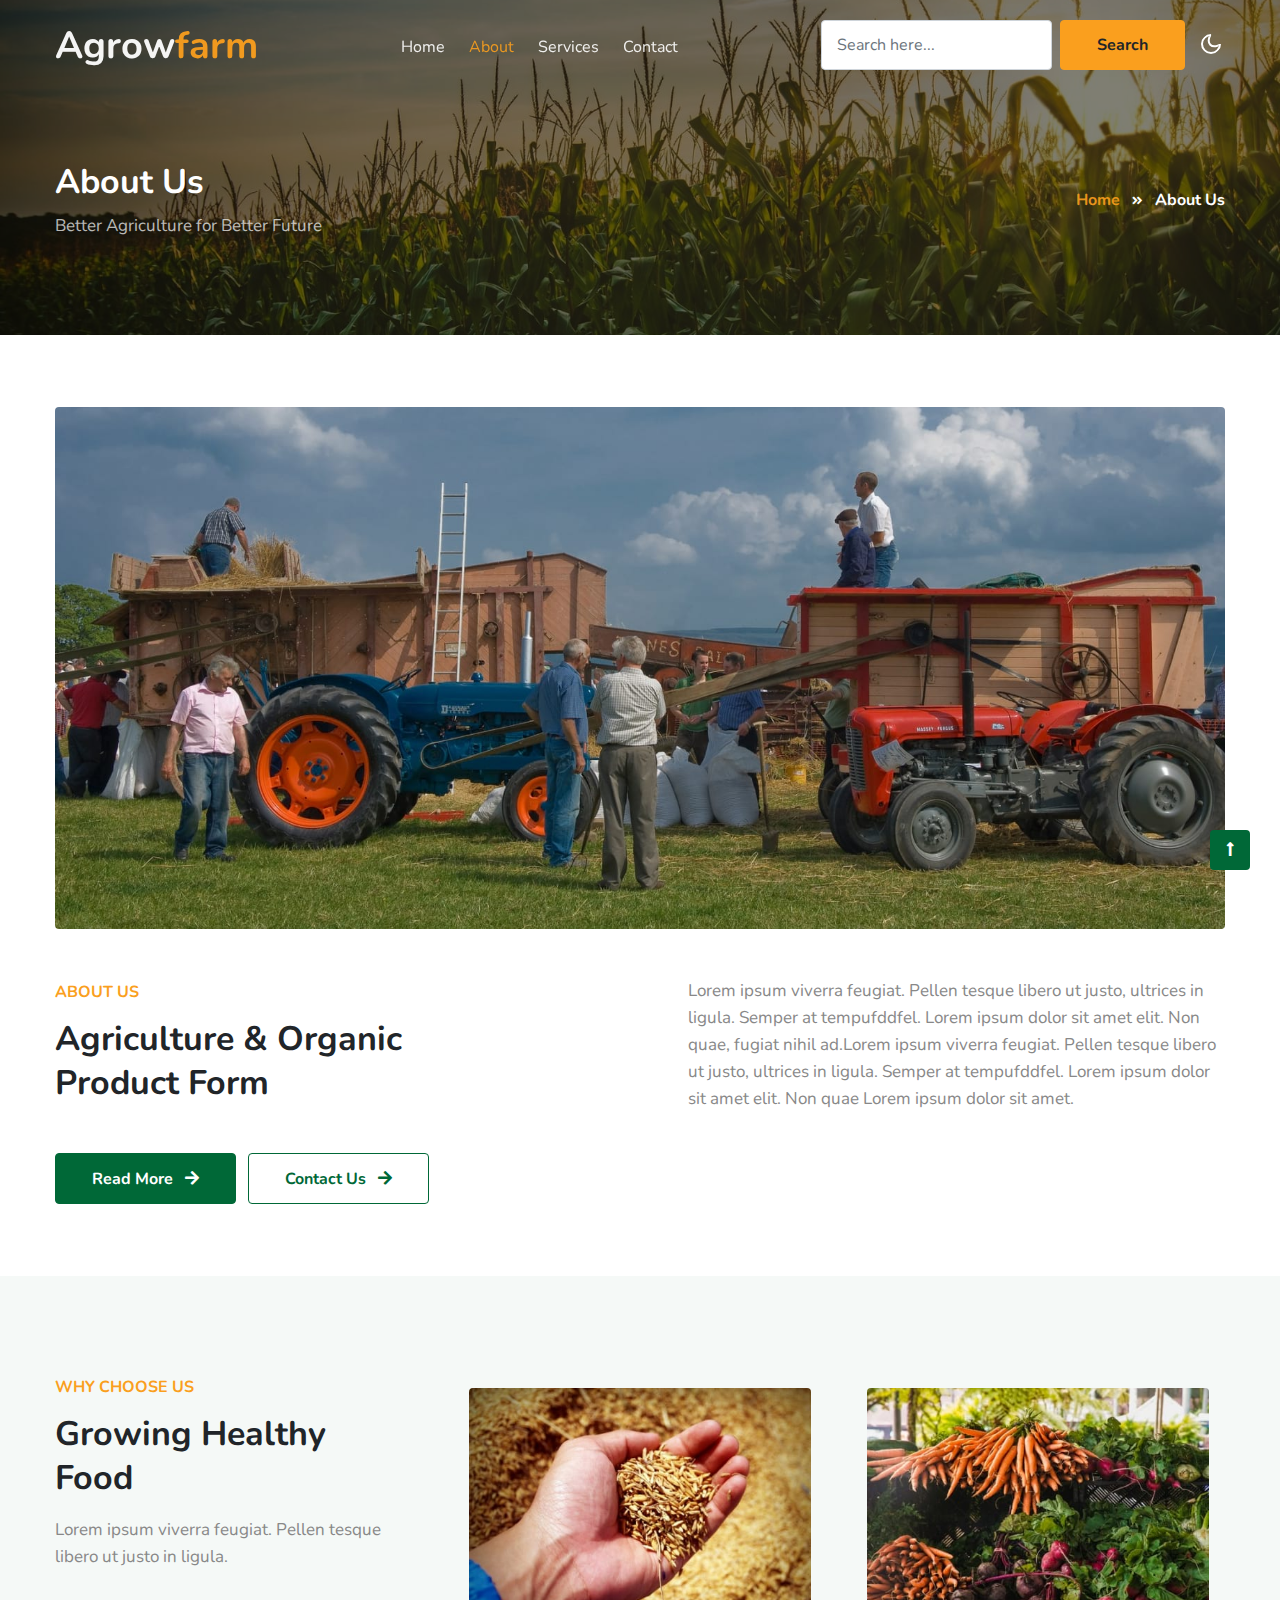
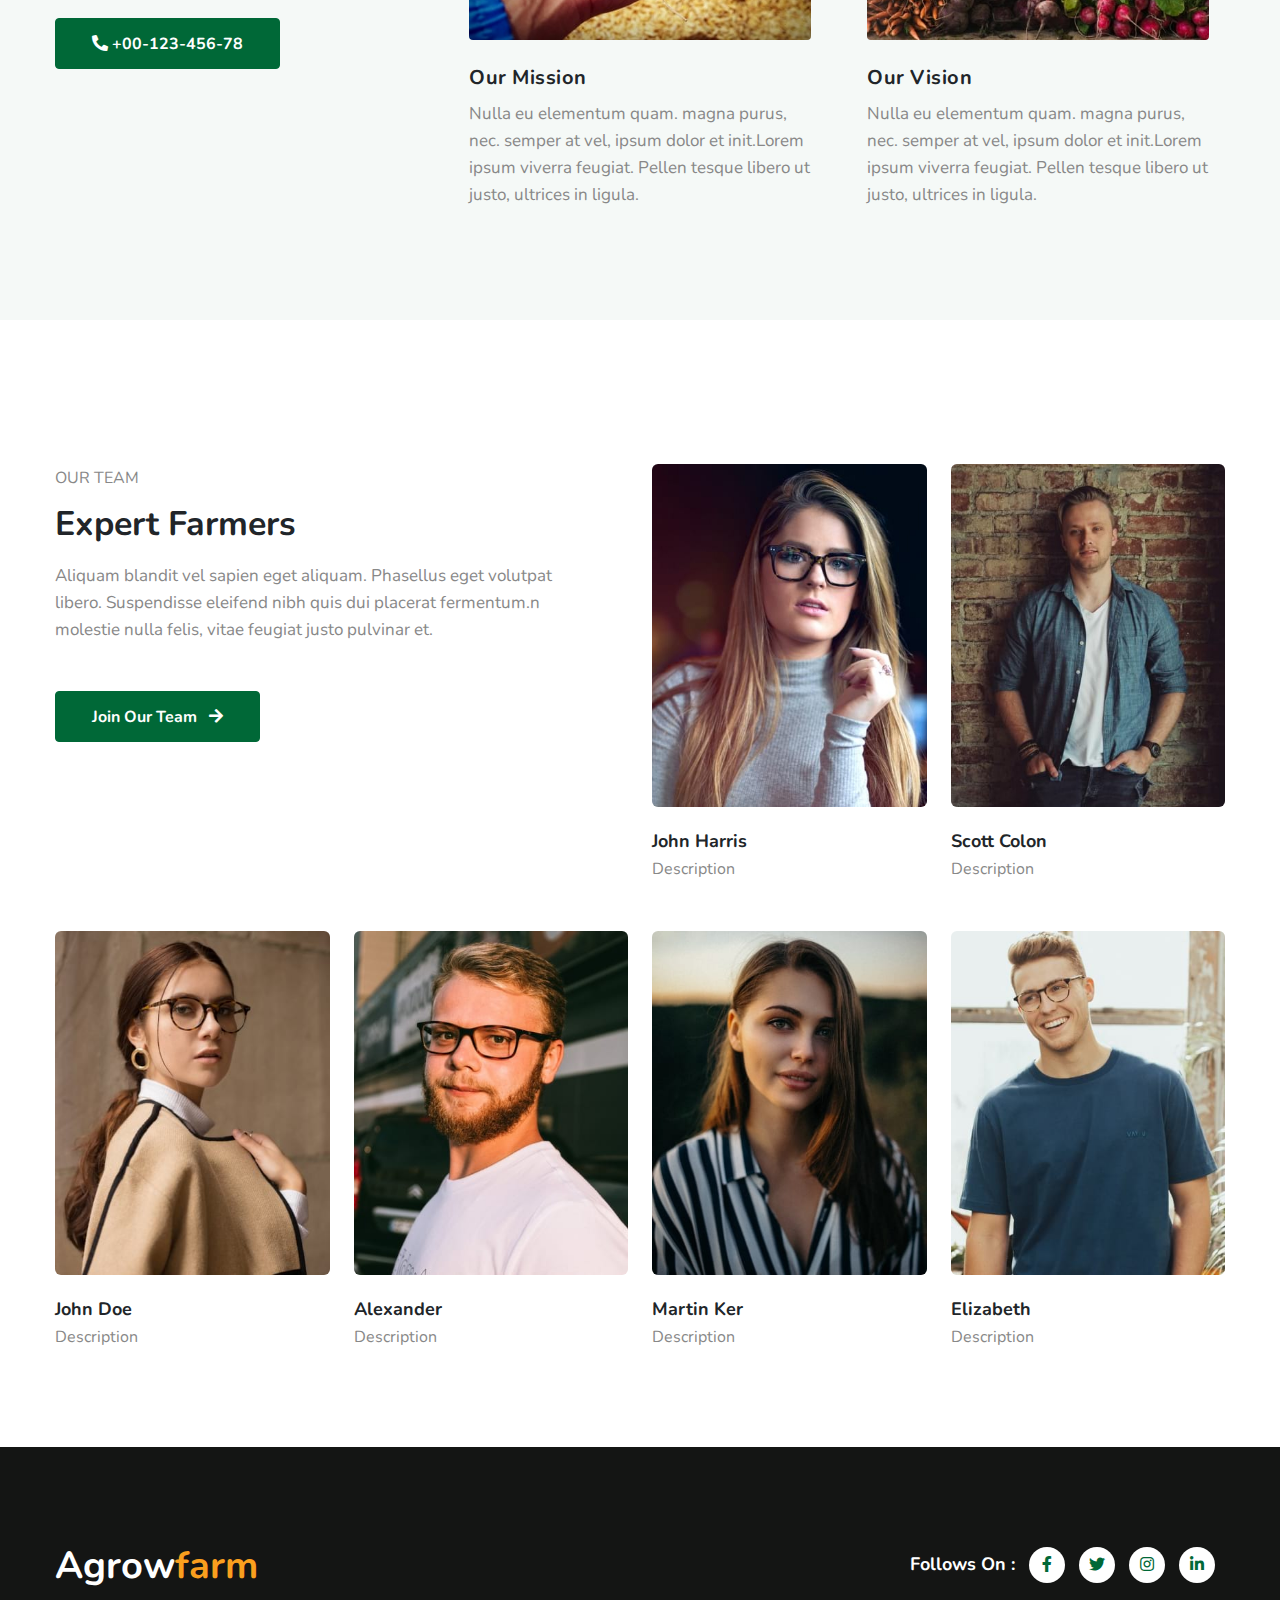
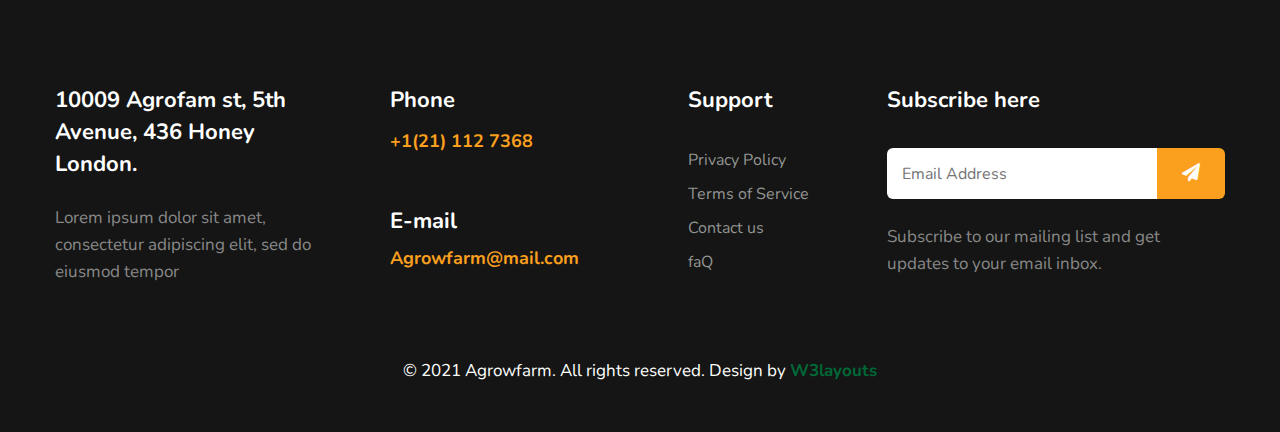
==== about.html @ 7af365a7 "initial commit" ====
<!--
Author: W3layouts
Author URL: http://w3layouts.com
-->
<!doctype html>
<html lang="en">

<head>
    <!-- Required meta tags -->
    <meta charset="utf-8">
    <meta name="viewport" content="width=device-width, initial-scale=1, shrink-to-fit=no">
    <title>Agrowfarm - Agriculture Category Bootstrap Responsive Template | About :: W3layouts </title>
    <!-- google fonts -->
    <link href="//fonts.googleapis.com/css2?family=Nunito:ital,wght@0,400;0,600;0,700;0,800;1,400&display=swap" rel="stylesheet">
    <!-- Template CSS -->
    <link rel="stylesheet" href="assets/css/style-starter.css">
</head>

<body>
    <!--/Header-->
    <header id="site-header" class="fixed-top">
        <div class="container">
            <nav class="navbar navbar-expand-lg navbar-light stroke">
                <h1><a class="navbar-brand" href="index.html">
                        Agrow<span class="sub-color">farm</span>
                    </a></h1>
                <button class="navbar-toggler collapsed" type="button" data-bs-toggle="collapse" data-bs-target="#navbarScroll" aria-controls="navbarScroll" aria-expanded="false" aria-label="Toggle navigation">
                    <span class="navbar-toggler-icon fa icon-expand fa-bars"></span>
                    <span class="navbar-toggler-icon fa icon-close fa-times"></span>
                </button>
                <div class="collapse navbar-collapse" id="navbarScroll">
                    <ul class="navbar-nav mx-lg-auto my-2 my-lg-0 navbar-nav-scroll">
                        <li class="nav-item">
                            <a class="nav-link" aria-current="page" href="index.html">Home</a>
                        </li>
                        <li class="nav-item">
                            <a class="nav-link active" href="about.html">About</a>
                        </li>
                        <li class="nav-item">
                            <a class="nav-link" href="services.html">Services</a>
                        </li>
                        
                        <li class="nav-item">
                            <a class="nav-link" href="contact.html">Contact</a>
                        </li>
                    </ul>
                    <form action="#" method="GET" class="d-flex search-header">
                        <input class="form-control me-2" type="search" placeholder="Search here..." aria-label="Search" required>
                        <button class="btn btn-style btn-secondary me-lg-3" type="submit">Search</button>
                    </form>
                </div>
                <!-- toggle switch for light and dark theme -->
                <div class="mobile-position">
                    <nav class="navigation">
                        <div class="theme-switch-wrapper">
                            <label class="theme-switch" for="checkbox">
                                <input type="checkbox" id="checkbox">
                                <div class="mode-container">
                                    <i class="gg-sun"></i>
                                    <i class="gg-moon"></i>
                                </div>
                            </label>
                        </div>
                    </nav>
                </div>
                <!-- //toggle switch for light and dark theme -->
            </nav>
        </div>
    </header>
    <!--//Header-->
    <!--/inner-page-->
    <div class="inner-banner py-5">
        <section class="w3l-breadcrumb text-left py-sm-5 ">
            <div class="container">
                <div class="w3breadcrumb-gids">
                    <div class="w3breadcrumb-left text-left">
                        <h2 class="inner-w3-title">
                            About Us </h2>
                        <p class="inner-page-para mt-2">
                            Better Agriculture
                            for Better Future</p>
                    </div>
                    <div class="w3breadcrumb-right">
                        <ul class="breadcrumbs-custom-path">
                            <li><a href="index.html">Home</a></li>
                            <li class="active"><span class="fas fa-angle-double-right mx-2"></span> About Us</li>
                        </ul>
                    </div>
                </div>

            </div>
        </section>
    </div>
    <!--//inner-page-->
    <!--/ab-->
    <section class="w3l-banner-agency py-5" id="work">
        <div class="midd-w3 py-md-4">
            <div class="container">
                <div class="about-img-top mb-lg-5 mb-4">
                    <img src="assets/images/banner2.jpg" alt="" class="img-fluid radius-image">
                </div>
                <div class="row">
                    <div class="col-lg-6 banner-content align-self">
                        <h6 class="title-subw3hny">About Us</h6>
                        <h3 class="title-w3l">Agriculture & Organic<br> Product Form</h3>
                        <div class="w3banner-content-btns">
                            <a href="about.html" class="btn btn-style btn-primary mt-lg-5 mt-4 me-2">Read More <i class="fas fa-arrow-right ms-2"></i></a>
                            <a href="contact.html" class="btn btn-style btn-outline-dark mt-lg-5 mt-4">Contact Us <i class="fas fa-arrow-right ms-2"></i></a>
                        </div>
                    </div>
                    <div class="col-lg-6 text-left ps-lg-5 mt-lg-0 mt-md-5 mt-4">
                        <p>Lorem ipsum viverra feugiat. Pellen tesque libero ut justo, ultrices in ligula. Semper at tempufddfel.
                            Lorem ipsum dolor sit amet elit. Non quae, fugiat nihil ad.Lorem ipsum viverra feugiat. Pellen tesque
                            libero ut justo, ultrices in ligula. Semper at tempufddfel. Lorem ipsum dolor sit amet elit. Non quae
                            Lorem ipsum dolor sit amet.</p>
                    </div>
                </div>
            </div>
        </div>
    </section>
    <!--//ab-->
    <section class="w3l-blog-se-3 py-5" id="ab-grids">
        <div class="container">
            <div class="inner-sec-w3ls py-lg-5 py-md-4 py-2">
                <!--/services-grids-->
                <div class="row blog-sec">
                    <div class="col-lg-4 manager-img mb-lg-0 mb-md-5 mb-4 pe-lg-5">
                        <h6 class="title-subw3hny">Why Choose Us</h6>
                        <h3 class="title-w3l">Growing Healthy Food</h3>
                        <p class="card-text mt-3">
                            Lorem ipsum viverra feugiat. Pellen tesque libero ut justo in
                            ligula.
                        </p>
                        <a href="tel:+44-123-456-78" class="btn btn-style btn-primary mt-lg-5 mt-4"><span class="fas fa-phone-alt" aria-hidden="true"></span> +00-123-456-78</a>


                    </div>
                    <div class="col-lg-4 col-md-6 about-in blog-grid-info text-left">
                        <div class="card img">
                            <div class="card-body img">
                                <a href="#" class="d-block zoom radius-image"><img src="assets/images/a2.jpg" alt="" class="img-fluid radius-image"></a>
                                <div class="blog-des mt-4">
                                    <h5 class="card-title mt-4">Our Mission</h5>
                                    <p class="card-text">Nulla eu elementum quam. magna purus, nec. semper at vel,
                                        ipsum dolor et init.Lorem ipsum viverra feugiat. Pellen tesque libero ut justo, ultrices in
                                        ligula.
                                    </p>
                                </div>
                            </div>
                        </div>
                    </div>
                    <div class="col-lg-4 col-md-6 about-in blog-grid-info text-left mt-md-0 mt-5">
                        <div class="card img">
                            <div class="card-body img">
                                <a href="#" class="d-block zoom radius-image"><img src="assets/images/a3.jpg" alt="" class="img-fluid radius-image"></a>
                                <div class="blog-des mt-3">
                                    <h5 class="card-title mt-4">Our Vision</h5>
                                    <p class="card-text">Nulla eu elementum quam. magna purus, nec. semper at vel,
                                        ipsum dolor et init.Lorem ipsum viverra feugiat. Pellen tesque libero ut justo, ultrices in
                                        ligula.
                                    </p>
                                </div>
                            </div>
                        </div>
                    </div>
                </div>
            </div>
        </div>
    </section>

    <!-- team -->
    <section class="w3l-team py-5" id="w3l-team">
        <div class="container py-md-5">
            <div class="row text-left">
                <div class="col-md-6 mt-md-5 pe-lg-5">
                    <div class="title-content text-left">
                        <h6 class="title-subw3hny">Our Team</h6>
                        <h3 class="title-w3l mb-3">Expert Farmers</h3>
                        <p>Aliquam blandit vel sapien eget aliquam. Phasellus eget volutpat libero. Suspendisse eleifend nibh quis
                            dui placerat fermentum.n molestie nulla felis, vitae feugiat justo pulvinar et.</p>
                        <a class="btn btn-style btn-primary mt-md-5 mt-4" href="#"> Join Our Team <span class="fas fa-arrow-right ms-2"></span></a>
                    </div>
                </div>
                <div class="col-md-3 col-6 mt-5">
                    <div class="team-grids text-center">
                        <img src="assets/images/team5.jpg" class="img-fluid" alt="">
                        <div class="team-info">
                            <div class="caption">
                                <div class="social-icons-section text-center">
                                    <a class="fac" href="#url">
                                        <i class="fab fa-facebook-f"></i>
                                    </a>
                                    <a class="twitter" href="#url">
                                        <i class="fab fa-twitter"></i>
                                    </a>
                                </div>
                            </div>
                        </div>
                    </div>
                    <h4>John Harris</h4>
                    <h6>Description</h6>
                </div>
                <div class="col-md-3 col-6 mt-5">
                    <div class="team-grids text-center">
                        <img src="assets/images/team6.jpg" class="img-fluid" alt="">
                        <div class="team-info">
                            <div class="caption">
                                <div class="social-icons-section text-center">
                                    <a class="fac" href="#url">
                                        <i class="fab fa-facebook-f"></i>
                                    </a>
                                    <a class="twitter" href="#url">
                                        <i class="fab fa-twitter"></i>
                                    </a>
                                </div>
                            </div>
                        </div>
                    </div>
                    <h4>Scott Colon</h4>
                    <h6>Description</h6>
                </div>
                <div class="col-md-3 col-6 mt-5">
                    <div class="team-grids text-center">
                        <img src="assets/images/team1.jpg" class="img-fluid" alt="">
                        <div class="team-info">
                            <div class="caption">
                                <div class="social-icons-section text-center">
                                    <a class="fac" href="#url">
                                        <i class="fab fa-facebook-f"></i>
                                    </a>
                                    <a class="twitter" href="#url">
                                        <i class="fab fa-twitter"></i>
                                    </a>
                                </div>
                            </div>
                        </div>
                    </div>
                    <h4>John Doe</h4>
                    <h6>Description</h6>
                </div>
                <div class="col-md-3 col-6 mt-5">
                    <div class="team-grids text-center">
                        <img src="assets/images/team2.jpg" class="img-fluid" alt="">
                        <div class="team-info">
                            <div class="caption">
                                <div class="social-icons-section text-center">
                                    <a class="fac" href="#url">
                                        <i class="fab fa-facebook-f"></i>
                                    </a>
                                    <a class="twitter" href="#url">
                                        <i class="fab fa-twitter"></i>
                                    </a>
                                </div>
                            </div>
                        </div>
                    </div>
                    <h4>Alexander</h4>
                    <h6>Description</h6>
                </div>
                <div class="col-md-3 col-6 mt-5">
                    <div class="team-grids text-center">
                        <img src="assets/images/team3.jpg" class="img-fluid" alt="">
                        <div class="team-info">
                            <div class="caption">
                                <div class="social-icons-section text-center">
                                    <a class="fac" href="#url">
                                        <i class="fab fa-facebook-f"></i>
                                    </a>
                                    <a class="twitter" href="#url">
                                        <i class="fab fa-twitter"></i>
                                    </a>
                                </div>
                            </div>
                        </div>
                    </div>
                    <h4>Martin ker </h4>
                    <h6>Description</h6>
                </div>
                <div class="col-md-3 col-6 mt-5">
                    <div class="team-grids text-center">
                        <img src="assets/images/team4.jpg" class="img-fluid" alt="">
                        <div class="team-info">
                            <div class="caption">
                                <div class="social-icons-section text-center">
                                    <a class="fac" href="#url">
                                        <i class="fab fa-facebook-f"></i>
                                    </a>
                                    <a class="twitter" href="#url">
                                        <i class="fab fa-twitter"></i>
                                    </a>
                                </div>
                            </div>
                        </div>
                    </div>
                    <h4>Elizabeth </h4>
                    <h6>Description</h6>
                </div>
            </div>

        </div>
    </section>
    <!-- team -->
    <!--/footer-->
    <footer class="w3l-footer-29-main">
        <div class="footer-29-w3l py-5">
            <div class="container pt-md-5">
                <div class="w3l-footer-text-style">
                    <div class="footer-list-cont d-sm-flex align-items-center justify-content-between mb-5">

                        <h2 class="w3logo"><a class="navbar-brand" href="index.html">
                                Agrow<span class="sub-color">farm</span>
                            </a></h2>
                        <div class="main-social-footer-29">
                            <ul>
                                <li class="w3follow mt-sm-0 mt-4">Follows On : </li>
                                <li><a href="#facebook" class="facebook"><i class="fab fa-facebook-f"></i></a></li>
                                <li><a href="#twitter" class="twitter"><i class="fab fa-twitter"></i></a></li>
                                <li><a href="#instagram" class="instagram"><i class="fab fa-instagram"></i></a></li>
                                <li><a href="#linkedin" class="linkedin"><i class="fab fa-linkedin-in"></i></a></li>
                            </ul>

                        </div>
                    </div>
                </div>
                <div class="row footer-top-29 pt-lg-5 pt-sm-4">
                    <div class="col-lg-3 col-sm-6">
                        <div class="address-grid">
                            <h5>10009 Agrofam st, 5th Avenue, 436 Honey <br> London.</h5>
                            <p class="mt-4">Lorem ipsum dolor sit amet, consectetur adipiscing elit, sed do eiusmod tempor </p>

                        </div>
                    </div>
                    <div class="col-lg-3 col-sm-6 mt-sm-0 mt-4 ps-lg-5">
                        <div class="address-grid">
                            <h5>Phone</h5>
                            <h5 class="phone-number-text mt-2"><a href="tel:+1(21) 112 7368">+1(21) 112 7368</a></h5>
                        </div>
                        <div class="address-grid mt-sm-5 mt-4">
                            <h5>E-mail</h5>
                            <h5 class="email-cont-text mt-1"> <a href="mailto:photogenic@mail.com" class="mail">Agrowfarm@mail.com</a></h5>
                        </div>
                    </div>
                    <div class="col-lg-2 col-md-6 col-sm-5 footer-list-menu ps-lg-5 mt-lg-0 mt-sm-5 mt-4">
                        <div class="address-grid">
                            <h5 class="mb-4 pb-lg-2">Support</h5>
                            <ul>
                                <li><a href="#privacy">Privacy Policy</a></li>
                                <li><a href="#terms"> Terms of Service</a></li>
                                <li><a href="contact.html">Contact us</a></li>
                                <li><a href="#faq">faQ</a></li>
                            </ul>
                        </div>
                    </div>
                    <div class="address-grid col-lg-4 col-md-6 col-sm-7 ps-lg-5 mt-lg-0 mt-sm-5 mt-4 w3l-footer-16-main">
                        <h5>Subscribe here</h5>
                        <form action="#" class="subscribe d-flex mt-4 pt-lg-2 mb-4" method="post">
                            <input type="email" name="email" placeholder="Email Address" required="">
                            <button><span class="fa fa-paper-plane" aria-hidden="true"></span></button>
                        </form>
                        <p>Subscribe to our mailing list and get updates to your email inbox.</p>
                    </div>
                </div>
                <!-- copyright -->
                <div class="w3l-copyright text-center mt-lg-5 mt-sm-4 pt-md-4 pt-3">
                    <p class="copy-footer-29">© 2021 Agrowfarm. All rights reserved. Design by <a href="https://w3layouts.com/" target="_blank">
                            W3layouts</a></p>
                </div>
            </div>
        </div>
    </footer>
    <!-- //footer -->

    <!-- Js scripts -->
    <!-- move top -->
    <button onclick="topFunction()" id="movetop" title="Go to top">
        <span class="fas fa-long-arrow-alt-up" aria-hidden="true"></span>
    </button>
    <script>
        // When the user scrolls down 20px from the top of the document, show the button
        window.onscroll = function() {
            scrollFunction()
        };

        function scrollFunction() {
            if (document.body.scrollTop > 20 || document.documentElement.scrollTop > 20) {
                document.getElementById("movetop").style.display = "block";
            } else {
                document.getElementById("movetop").style.display = "none";
            }
        }

        // When the user clicks on the button, scroll to the top of the document
        function topFunction() {
            document.body.scrollTop = 0;
            document.documentElement.scrollTop = 0;
        }

    </script>
    <!-- //move top -->

    <!-- Template JavaScript -->
    <script src="assets/js/jquery-3.3.1.min.js"></script>
    <script src="assets/js/theme-change.js"></script>
    <!--/slider-js-->
    <!-- MENU-JS -->
    <script>
        $(window).on("scroll", function() {
            var scroll = $(window).scrollTop();

            if (scroll >= 80) {
                $("#site-header").addClass("nav-fixed");
            } else {
                $("#site-header").removeClass("nav-fixed");
            }
        });

        //Main navigation Active Class Add Remove
        $(".navbar-toggler").on("click", function() {
            $("header").toggleClass("active");
        });
        $(document).on("ready", function() {
            if ($(window).width() > 991) {
                $("header").removeClass("active");
            }
            $(window).on("resize", function() {
                if ($(window).width() > 991) {
                    $("header").removeClass("active");
                }
            });
        });

    </script>
    <!-- //MENU-JS -->

    <!-- disable body scroll which navbar is in active -->
    <script>
        $(function() {
            $('.navbar-toggler').click(function() {
                $('body').toggleClass('noscroll');
            })
        });

    </script>
    <!-- //disable body scroll which navbar is in active -->
    <!-- //bootstrap -->
    <script src="assets/js/bootstrap.min.js"></script>

</body>

</html>
---- assets/css/style-starter.css ----
/*--
Author: W3layouts
Author URL: http://w3layouts.com
--*/
@charset "UTF-8";

/*!
 * Bootstrap v5.0.1 (https://getbootstrap.com/)
 * Copyright 2011-2021 The Bootstrap Authors
 * Copyright 2011-2021 Twitter, Inc.
 * Licensed under MIT (https://github.com/twbs/bootstrap/blob/main/LICENSE)
 */
:root {
    --bs-blue: #0d6efd;
    --bs-indigo: #6610f2;
    --bs-purple: #6f42c1 --bs-pink: #d63384;
    --bs-red: #dc3545;
    --bs-orange: #fd7e14;
    --bs-yellow: #ffc107;
    --bs-green: #198754;
    --bs-teal: #20c997;
    --bs-cyan: #0dcaf0;
    --bs-white: #fff;
    --bs-gray: #6c757d;
    --bs-gray-dark: #343a40;
    --bs-primary: #0d6efd;
    --bs-secondary: #6c757d;
    --bs-success: #198754;
    --bs-info: #0dcaf0;
    --bs-warning: #ffc107;
    --bs-danger: #dc3545;
    --bs-light: #f8f9fa;
    --bs-dark: #212529;
    --bs-font-sans-serif: system-ui, -apple-system, "Segoe UI", Roboto, "Helvetica Neue", Arial, "Noto Sans", "Liberation Sans", sans-serif, "Apple Color Emoji", "Segoe UI Emoji", "Segoe UI Symbol", "Noto Color Emoji";
    --bs-font-monospace: SFMono-Regular, Menlo, Monaco, Consolas, "Liberation Mono", "Courier New", monospace;
    --bs-gradient: linear-gradient(180deg, rgba(255, 255, 255, 0.15), rgba(255, 255, 255, 0))
}

*,
::after,
::before {
    box-sizing: border-box
}

@media (prefers-reduced-motion:no-preference) {
    :root {
        scroll-behavior: smooth
    }
}

body {
    margin: 0;
    font-family: 'Nunito', sans-serif;
    font-size: 1rem;
    font-weight: 400;
    line-height: 1.5;
    color: #212529;
    background-color: #fff;
    -webkit-text-size-adjust: 100%;
    -webkit-tap-highlight-color: transparent
}

hr {
    margin: 1rem 0;
    color: inherit;
    background-color: currentColor;
    border: 0;
    opacity: .25
}

hr:not([size]) {
    height: 1px
}

.h1,
.h2,
.h3,
.h4,
.h5,
.h6,
h1,
h2,
h3,
h4,
h5,
h6 {
    margin-top: 0;
    margin-bottom: .5rem;
    font-weight: 700;
    line-height: 1.2
}

.h1,
h1 {
    font-size: calc(1.375rem + 1.5vw)
}

@media (min-width:1200px) {

    .h1,
    h1 {
        font-size: 2.5rem
    }
}

.h2,
h2 {
    font-size: calc(1.325rem + .9vw)
}

@media (min-width:1200px) {

    .h2,
    h2 {
        font-size: 2rem
    }
}

.h3,
h3 {
    font-size: calc(1.3rem + .6vw)
}

@media (min-width:1200px) {

    .h3,
    h3 {
        font-size: 1.75rem
    }
}

.h4,
h4 {
    font-size: calc(1.275rem + .3vw)
}

@media (min-width:1200px) {

    .h4,
    h4 {
        font-size: 1.5rem
    }
}

.h5,
h5 {
    font-size: 1.25rem
}

.h6,
h6 {
    font-size: 1rem
}

p {
    margin-top: 0;
    margin-bottom: 1rem
}

abbr[data-bs-original-title],
abbr[title] {
    -webkit-text-decoration: underline dotted;
    text-decoration: underline dotted;
    cursor: help;
    -webkit-text-decoration-skip-ink: none;
    text-decoration-skip-ink: none
}

address {
    margin-bottom: 1rem;
    font-style: normal;
    line-height: inherit
}

ol,
ul {
    padding-left: 2rem
}

dl,
ol,
ul {
    margin-top: 0;
    margin-bottom: 1rem
}

ol ol,
ol ul,
ul ol,
ul ul {
    margin-bottom: 0
}

dt {
    font-weight: 700
}

dd {
    margin-bottom: .5rem;
    margin-left: 0
}

blockquote {
    margin: 0 0 1rem
}

b,
strong {
    font-weight: bolder
}

.small,
small {
    font-size: .875em
}

.mark,
mark {
    padding: .2em;
    background-color: #fcf8e3
}

sub,
sup {
    position: relative;
    font-size: .75em;
    line-height: 0;
    vertical-align: baseline
}

sub {
    bottom: -.25em
}

sup {
    top: -.5em
}

a {
    color: #0d6efd;
    text-decoration: underline
}

a:hover {
    color: var(--primary-color);
}

a:not([href]):not([class]),
a:not([href]):not([class]):hover {
    color: inherit;
    text-decoration: none
}

code,
kbd,
pre,
samp {
    font-family: 'Nunito', sans-serif;
    font-size: 1em;
    direction: ltr;
    unicode-bidi: bidi-override
}

pre {
    display: block;
    margin-top: 0;
    margin-bottom: 1rem;
    overflow: auto;
    font-size: .875em
}

pre code {
    font-size: inherit;
    color: inherit;
    word-break: normal
}

code {
    font-size: .875em;
    color: #d63384;
    word-wrap: break-word
}

a > code {
    color: inherit
}

kbd {
    padding: .2rem .4rem;
    font-size: .875em;
    color: #fff;
    background-color: #212529;
    border-radius: .2rem
}

kbd kbd {
    padding: 0;
    font-size: 1em;
    font-weight: 700
}

figure {
    margin: 0 0 1rem
}

img,
svg {
    vertical-align: middle
}

table {
    caption-side: bottom;
    border-collapse: collapse
}

caption {
    padding-top: .5rem;
    padding-bottom: .5rem;
    color: #6c757d;
    text-align: left
}

th {
    text-align: inherit;
    text-align: -webkit-match-parent
}

tbody,
td,
tfoot,
th,
thead,
tr {
    border-color: inherit;
    border-style: solid;
    border-width: 0
}

label {
    display: inline-block
}

button {
    border-radius: 0
}

button:focus:not(:focus-visible) {
    outline: 0
}

button,
input,
optgroup,
select,
textarea {
    margin: 0;
    font-family: 'Nunito', sans-serif;
    font-size: inherit;
    line-height: inherit
}

button,
select {
    text-transform: none
}

[role=button] {
    cursor: pointer
}

select {
    word-wrap: normal
}

select:disabled {
    opacity: 1
}

[list]::-webkit-calendar-picker-indicator {
    display: none
}

[type=button],
[type=reset],
[type=submit],
button {
    -webkit-appearance: button
}

[type=button]:not(:disabled),
[type=reset]:not(:disabled),
[type=submit]:not(:disabled),
button:not(:disabled) {
    cursor: pointer
}

::-moz-focus-inner {
    padding: 0;
    border-style: none
}

textarea {
    resize: vertical
}

fieldset {
    min-width: 0;
    padding: 0;
    margin: 0;
    border: 0
}

legend {
    float: left;
    width: 100%;
    padding: 0;
    margin-bottom: .5rem;
    font-size: calc(1.275rem + .3vw);
    line-height: inherit
}

@media (min-width:1200px) {
    legend {
        font-size: 1.5rem
    }
}

legend + * {
    clear: left
}

::-webkit-datetime-edit-day-field,
::-webkit-datetime-edit-fields-wrapper,
::-webkit-datetime-edit-hour-field,
::-webkit-datetime-edit-minute,
::-webkit-datetime-edit-month-field,
::-webkit-datetime-edit-text,
::-webkit-datetime-edit-year-field {
    padding: 0
}

::-webkit-inner-spin-button {
    height: auto
}

[type=search] {
    outline-offset: -2px;
    -webkit-appearance: textfield
}

::-webkit-search-decoration {
    -webkit-appearance: none
}

::-webkit-color-swatch-wrapper {
    padding: 0
}

::file-selector-button {
    font: inherit
}

::-webkit-file-upload-button {
    font: inherit;
    -webkit-appearance: button
}

output {
    display: inline-block
}

iframe {
    border: 0
}

summary {
    display: list-item;
    cursor: pointer
}

progress {
    vertical-align: baseline
}

[hidden] {
    display: none !important
}

.lead {
    font-size: 1.25rem;
    font-weight: 300
}

.display-1 {
    font-size: calc(1.625rem + 4.5vw);
    font-weight: 300;
    line-height: 1.2
}

@media (min-width:1200px) {
    .display-1 {
        font-size: 5rem
    }
}

.display-2 {
    font-size: calc(1.575rem + 3.9vw);
    font-weight: 300;
    line-height: 1.2
}

@media (min-width:1200px) {
    .display-2 {
        font-size: 4.5rem
    }
}

.display-3 {
    font-size: calc(1.525rem + 3.3vw);
    font-weight: 300;
    line-height: 1.2
}

@media (min-width:1200px) {
    .display-3 {
        font-size: 4rem
    }
}

.display-4 {
    font-size: calc(1.475rem + 2.7vw);
    font-weight: 300;
    line-height: 1.2
}

@media (min-width:1200px) {
    .display-4 {
        font-size: 3.5rem
    }
}

.display-5 {
    font-size: calc(1.425rem + 2.1vw);
    font-weight: 300;
    line-height: 1.2
}

@media (min-width:1200px) {
    .display-5 {
        font-size: 3rem
    }
}

.display-6 {
    font-size: calc(1.375rem + 1.5vw);
    font-weight: 300;
    line-height: 1.2
}

@media (min-width:1200px) {
    .display-6 {
        font-size: 2.5rem
    }
}

.list-unstyled {
    padding-left: 0;
    list-style: none
}

.list-inline {
    padding-left: 0;
    list-style: none
}

.list-inline-item {
    display: inline-block
}

.list-inline-item:not(:last-child) {
    margin-right: .5rem
}

.initialism {
    font-size: .875em;
    text-transform: uppercase
}

.blockquote {
    margin-bottom: 1rem;
    font-size: 1.25rem
}

.blockquote > :last-child {
    margin-bottom: 0
}

.blockquote-footer {
    margin-top: -1rem;
    margin-bottom: 1rem;
    font-size: .875em;
    color: #6c757d
}

.blockquote-footer::before {
    content: "— "
}

.img-fluid {
    max-width: 100%;
    height: auto
}

.img-thumbnail {
    padding: .25rem;
    background-color: #fff;
    border: 1px solid #dee2e6;
    border-radius: .25rem;
    max-width: 100%;
    height: auto
}

.figure {
    display: inline-block
}

.figure-img {
    margin-bottom: .5rem;
    line-height: 1
}

.figure-caption {
    font-size: .875em;
    color: #6c757d
}

.container,
.container-fluid,
.container-lg,
.container-md,
.container-sm,
.container-xl,
.container-xxl {
    width: 100%;
    padding-right: var(--bs-gutter-x, .75rem);
    padding-left: var(--bs-gutter-x, .75rem);
    margin-right: auto;
    margin-left: auto
}

@media (min-width:576px) {

    .container,
    .container-sm {
        max-width: 540px
    }
}

@media (min-width:768px) {

    .container,
    .container-md,
    .container-sm {
        max-width: 720px
    }
}

@media (min-width:992px) {

    .container,
    .container-lg,
    .container-md,
    .container-sm {
        max-width: 960px
    }
}

@media (min-width:1200px) {

    .container,
    .container-lg,
    .container-md,
    .container-sm,
    .container-xl {
        max-width: 1140px
    }
}

@media (min-width:1400px) {

    .container,
    .container-lg,
    .container-md,
    .container-sm,
    .container-xl,
    .container-xxl {
        max-width: 1320px
    }
}

.row {
    --bs-gutter-x: 1.5rem;
    --bs-gutter-y: 0;
    display: flex;
    flex-wrap: wrap;
    margin-top: calc(var(--bs-gutter-y) * -1);
    margin-right: calc(var(--bs-gutter-x)/ -2);
    margin-left: calc(var(--bs-gutter-x)/ -2)
}

.row > * {
    flex-shrink: 0;
    width: 100%;
    max-width: 100%;
    padding-right: calc(var(--bs-gutter-x)/ 2);
    padding-left: calc(var(--bs-gutter-x)/ 2);
    margin-top: var(--bs-gutter-y)
}

.col {
    flex: 1 0 0%
}

.row-cols-auto > * {
    flex: 0 0 auto;
    width: auto
}

.row-cols-1 > * {
    flex: 0 0 auto;
    width: 100%
}

.row-cols-2 > * {
    flex: 0 0 auto;
    width: 50%
}

.row-cols-3 > * {
    flex: 0 0 auto;
    width: 33.3333333333%
}

.row-cols-4 > * {
    flex: 0 0 auto;
    width: 25%
}

.row-cols-5 > * {
    flex: 0 0 auto;
    width: 20%
}

.row-cols-6 > * {
    flex: 0 0 auto;
    width: 16.6666666667%
}

.col-auto {
    flex: 0 0 auto;
    width: auto
}

.col-1 {
    flex: 0 0 auto;
    width: 8.3333333333%
}

.col-2 {
    flex: 0 0 auto;
    width: 16.6666666667%
}

.col-3 {
    flex: 0 0 auto;
    width: 25%
}

.col-4 {
    flex: 0 0 auto;
    width: 33.3333333333%
}

.col-5 {
    flex: 0 0 auto;
    width: 41.6666666667%
}

.col-6 {
    flex: 0 0 auto;
    width: 50%
}

.col-7 {
    flex: 0 0 auto;
    width: 58.3333333333%
}

.col-8 {
    flex: 0 0 auto;
    width: 66.6666666667%
}

.col-9 {
    flex: 0 0 auto;
    width: 75%
}

.col-10 {
    flex: 0 0 auto;
    width: 83.3333333333%
}

.col-11 {
    flex: 0 0 auto;
    width: 91.6666666667%
}

.col-12 {
    flex: 0 0 auto;
    width: 100%
}

.offset-1 {
    margin-left: 8.3333333333%
}

.offset-2 {
    margin-left: 16.6666666667%
}

.offset-3 {
    margin-left: 25%
}

.offset-4 {
    margin-left: 33.3333333333%
}

.offset-5 {
    margin-left: 41.6666666667%
}

.offset-6 {
    margin-left: 50%
}

.offset-7 {
    margin-left: 58.3333333333%
}

.offset-8 {
    margin-left: 66.6666666667%
}

.offset-9 {
    margin-left: 75%
}

.offset-10 {
    margin-left: 83.3333333333%
}

.offset-11 {
    margin-left: 91.6666666667%
}

.g-0,
.gx-0 {
    --bs-gutter-x: 0
}

.g-0,
.gy-0 {
    --bs-gutter-y: 0
}

.g-1,
.gx-1 {
    --bs-gutter-x: 0.25rem
}

.g-1,
.gy-1 {
    --bs-gutter-y: 0.25rem
}

.g-2,
.gx-2 {
    --bs-gutter-x: 0.5rem
}

.g-2,
.gy-2 {
    --bs-gutter-y: 0.5rem
}

.g-3,
.gx-3 {
    --bs-gutter-x: 1rem
}

.g-3,
.gy-3 {
    --bs-gutter-y: 1rem
}

.g-4,
.gx-4 {
    --bs-gutter-x: 1.5rem
}

.g-4,
.gy-4 {
    --bs-gutter-y: 1.5rem
}

.g-5,
.gx-5 {
    --bs-gutter-x: 3rem
}

.g-5,
.gy-5 {
    --bs-gutter-y: 3rem
}

@media (min-width:576px) {
    .col-sm {
        flex: 1 0 0%
    }

    .row-cols-sm-auto > * {
        flex: 0 0 auto;
        width: auto
    }

    .row-cols-sm-1 > * {
        flex: 0 0 auto;
        width: 100%
    }

    .row-cols-sm-2 > * {
        flex: 0 0 auto;
        width: 50%
    }

    .row-cols-sm-3 > * {
        flex: 0 0 auto;
        width: 33.3333333333%
    }

    .row-cols-sm-4 > * {
        flex: 0 0 auto;
        width: 25%
    }

    .row-cols-sm-5 > * {
        flex: 0 0 auto;
        width: 20%
    }

    .row-cols-sm-6 > * {
        flex: 0 0 auto;
        width: 16.6666666667%
    }

    .col-sm-auto {
        flex: 0 0 auto;
        width: auto
    }

    .col-sm-1 {
        flex: 0 0 auto;
        width: 8.3333333333%
    }

    .col-sm-2 {
        flex: 0 0 auto;
        width: 16.6666666667%
    }

    .col-sm-3 {
        flex: 0 0 auto;
        width: 25%
    }

    .col-sm-4 {
        flex: 0 0 auto;
        width: 33.3333333333%
    }

    .col-sm-5 {
        flex: 0 0 auto;
        width: 41.6666666667%
    }

    .col-sm-6 {
        flex: 0 0 auto;
        width: 50%
    }

    .col-sm-7 {
        flex: 0 0 auto;
        width: 58.3333333333%
    }

    .col-sm-8 {
        flex: 0 0 auto;
        width: 66.6666666667%
    }

    .col-sm-9 {
        flex: 0 0 auto;
        width: 75%
    }

    .col-sm-10 {
        flex: 0 0 auto;
        width: 83.3333333333%
    }

    .col-sm-11 {
        flex: 0 0 auto;
        width: 91.6666666667%
    }

    .col-sm-12 {
        flex: 0 0 auto;
        width: 100%
    }

    .offset-sm-0 {
        margin-left: 0
    }

    .offset-sm-1 {
        margin-left: 8.3333333333%
    }

    .offset-sm-2 {
        margin-left: 16.6666666667%
    }

    .offset-sm-3 {
        margin-left: 25%
    }

    .offset-sm-4 {
        margin-left: 33.3333333333%
    }

    .offset-sm-5 {
        margin-left: 41.6666666667%
    }

    .offset-sm-6 {
        margin-left: 50%
    }

    .offset-sm-7 {
        margin-left: 58.3333333333%
    }

    .offset-sm-8 {
        margin-left: 66.6666666667%
    }

    .offset-sm-9 {
        margin-left: 75%
    }

    .offset-sm-10 {
        margin-left: 83.3333333333%
    }

    .offset-sm-11 {
        margin-left: 91.6666666667%
    }

    .g-sm-0,
    .gx-sm-0 {
        --bs-gutter-x: 0
    }

    .g-sm-0,
    .gy-sm-0 {
        --bs-gutter-y: 0
    }

    .g-sm-1,
    .gx-sm-1 {
        --bs-gutter-x: 0.25rem
    }

    .g-sm-1,
    .gy-sm-1 {
        --bs-gutter-y: 0.25rem
    }

    .g-sm-2,
    .gx-sm-2 {
        --bs-gutter-x: 0.5rem
    }

    .g-sm-2,
    .gy-sm-2 {
        --bs-gutter-y: 0.5rem
    }

    .g-sm-3,
    .gx-sm-3 {
        --bs-gutter-x: 1rem
    }

    .g-sm-3,
    .gy-sm-3 {
        --bs-gutter-y: 1rem
    }

    .g-sm-4,
    .gx-sm-4 {
        --bs-gutter-x: 1.5rem
    }

    .g-sm-4,
    .gy-sm-4 {
        --bs-gutter-y: 1.5rem
    }

    .g-sm-5,
    .gx-sm-5 {
        --bs-gutter-x: 3rem
    }

    .g-sm-5,
    .gy-sm-5 {
        --bs-gutter-y: 3rem
    }
}

@media (min-width:768px) {
    .col-md {
        flex: 1 0 0%
    }

    .row-cols-md-auto > * {
        flex: 0 0 auto;
        width: auto
    }

    .row-cols-md-1 > * {
        flex: 0 0 auto;
        width: 100%
    }

    .row-cols-md-2 > * {
        flex: 0 0 auto;
        width: 50%
    }

    .row-cols-md-3 > * {
        flex: 0 0 auto;
        width: 33.3333333333%
    }

    .row-cols-md-4 > * {
        flex: 0 0 auto;
        width: 25%
    }

    .row-cols-md-5 > * {
        flex: 0 0 auto;
        width: 20%
    }

    .row-cols-md-6 > * {
        flex: 0 0 auto;
        width: 16.6666666667%
    }

    .col-md-auto {
        flex: 0 0 auto;
        width: auto
    }

    .col-md-1 {
        flex: 0 0 auto;
        width: 8.3333333333%
    }

    .col-md-2 {
        flex: 0 0 auto;
        width: 16.6666666667%
    }

    .col-md-3 {
        flex: 0 0 auto;
        width: 25%
    }

    .col-md-4 {
        flex: 0 0 auto;
        width: 33.3333333333%
    }

    .col-md-5 {
        flex: 0 0 auto;
        width: 41.6666666667%
    }

    .col-md-6 {
        flex: 0 0 auto;
        width: 50%
    }

    .col-md-7 {
        flex: 0 0 auto;
        width: 58.3333333333%
    }

    .col-md-8 {
        flex: 0 0 auto;
        width: 66.6666666667%
    }

    .col-md-9 {
        flex: 0 0 auto;
        width: 75%
    }

    .col-md-10 {
        flex: 0 0 auto;
        width: 83.3333333333%
    }

    .col-md-11 {
        flex: 0 0 auto;
        width: 91.6666666667%
    }

    .col-md-12 {
        flex: 0 0 auto;
        width: 100%
    }

    .offset-md-0 {
        margin-left: 0
    }

    .offset-md-1 {
        margin-left: 8.3333333333%
    }

    .offset-md-2 {
        margin-left: 16.6666666667%
    }

    .offset-md-3 {
        margin-left: 25%
    }

    .offset-md-4 {
        margin-left: 33.3333333333%
    }

    .offset-md-5 {
        margin-left: 41.6666666667%
    }

    .offset-md-6 {
        margin-left: 50%
    }

    .offset-md-7 {
        margin-left: 58.3333333333%
    }

    .offset-md-8 {
        margin-left: 66.6666666667%
    }

    .offset-md-9 {
        margin-left: 75%
    }

    .offset-md-10 {
        margin-left: 83.3333333333%
    }

    .offset-md-11 {
        margin-left: 91.6666666667%
    }

    .g-md-0,
    .gx-md-0 {
        --bs-gutter-x: 0
    }

    .g-md-0,
    .gy-md-0 {
        --bs-gutter-y: 0
    }

    .g-md-1,
    .gx-md-1 {
        --bs-gutter-x: 0.25rem
    }

    .g-md-1,
    .gy-md-1 {
        --bs-gutter-y: 0.25rem
    }

    .g-md-2,
    .gx-md-2 {
        --bs-gutter-x: 0.5rem
    }

    .g-md-2,
    .gy-md-2 {
        --bs-gutter-y: 0.5rem
    }

    .g-md-3,
    .gx-md-3 {
        --bs-gutter-x: 1rem
    }

    .g-md-3,
    .gy-md-3 {
        --bs-gutter-y: 1rem
    }

    .g-md-4,
    .gx-md-4 {
        --bs-gutter-x: 1.5rem
    }

    .g-md-4,
    .gy-md-4 {
        --bs-gutter-y: 1.5rem
    }

    .g-md-5,
    .gx-md-5 {
        --bs-gutter-x: 3rem
    }

    .g-md-5,
    .gy-md-5 {
        --bs-gutter-y: 3rem
    }
}

@media (min-width:992px) {
    .col-lg {
        flex: 1 0 0%
    }

    .row-cols-lg-auto > * {
        flex: 0 0 auto;
        width: auto
    }

    .row-cols-lg-1 > * {
        flex: 0 0 auto;
        width: 100%
    }

    .row-cols-lg-2 > * {
        flex: 0 0 auto;
        width: 50%
    }

    .row-cols-lg-3 > * {
        flex: 0 0 auto;
        width: 33.3333333333%
    }

    .row-cols-lg-4 > * {
        flex: 0 0 auto;
        width: 25%
    }

    .row-cols-lg-5 > * {
        flex: 0 0 auto;
        width: 20%
    }

    .row-cols-lg-6 > * {
        flex: 0 0 auto;
        width: 16.6666666667%
    }

    .col-lg-auto {
        flex: 0 0 auto;
        width: auto
    }

    .col-lg-1 {
        flex: 0 0 auto;
        width: 8.3333333333%
    }

    .col-lg-2 {
        flex: 0 0 auto;
        width: 16.6666666667%
    }

    .col-lg-3 {
        flex: 0 0 auto;
        width: 25%
    }

    .col-lg-4 {
        flex: 0 0 auto;
        width: 33.3333333333%
    }

    .col-lg-5 {
        flex: 0 0 auto;
        width: 41.6666666667%
    }

    .col-lg-6 {
        flex: 0 0 auto;
        width: 50%
    }

    .col-lg-7 {
        flex: 0 0 auto;
        width: 58.3333333333%
    }

    .col-lg-8 {
        flex: 0 0 auto;
        width: 66.6666666667%
    }

    .col-lg-9 {
        flex: 0 0 auto;
        width: 75%
    }

    .col-lg-10 {
        flex: 0 0 auto;
        width: 83.3333333333%
    }

    .col-lg-11 {
        flex: 0 0 auto;
        width: 91.6666666667%
    }

    .col-lg-12 {
        flex: 0 0 auto;
        width: 100%
    }

    .offset-lg-0 {
        margin-left: 0
    }

    .offset-lg-1 {
        margin-left: 8.3333333333%
    }

    .offset-lg-2 {
        margin-left: 16.6666666667%
    }

    .offset-lg-3 {
        margin-left: 25%
    }

    .offset-lg-4 {
        margin-left: 33.3333333333%
    }

    .offset-lg-5 {
        margin-left: 41.6666666667%
    }

    .offset-lg-6 {
        margin-left: 50%
    }

    .offset-lg-7 {
        margin-left: 58.3333333333%
    }

    .offset-lg-8 {
        margin-left: 66.6666666667%
    }

    .offset-lg-9 {
        margin-left: 75%
    }

    .offset-lg-10 {
        margin-left: 83.3333333333%
    }

    .offset-lg-11 {
        margin-left: 91.6666666667%
    }

    .g-lg-0,
    .gx-lg-0 {
        --bs-gutter-x: 0
    }

    .g-lg-0,
    .gy-lg-0 {
        --bs-gutter-y: 0
    }

    .g-lg-1,
    .gx-lg-1 {
        --bs-gutter-x: 0.25rem
    }

    .g-lg-1,
    .gy-lg-1 {
        --bs-gutter-y: 0.25rem
    }

    .g-lg-2,
    .gx-lg-2 {
        --bs-gutter-x: 0.5rem
    }

    .g-lg-2,
    .gy-lg-2 {
        --bs-gutter-y: 0.5rem
    }

    .g-lg-3,
    .gx-lg-3 {
        --bs-gutter-x: 1rem
    }

    .g-lg-3,
    .gy-lg-3 {
        --bs-gutter-y: 1rem
    }

    .g-lg-4,
    .gx-lg-4 {
        --bs-gutter-x: 1.5rem
    }

    .g-lg-4,
    .gy-lg-4 {
        --bs-gutter-y: 1.5rem
    }

    .g-lg-5,
    .gx-lg-5 {
        --bs-gutter-x: 3rem
    }

    .g-lg-5,
    .gy-lg-5 {
        --bs-gutter-y: 3rem
    }
}

@media (min-width:1200px) {
    .col-xl {
        flex: 1 0 0%
    }

    .row-cols-xl-auto > * {
        flex: 0 0 auto;
        width: auto
    }

    .row-cols-xl-1 > * {
        flex: 0 0 auto;
        width: 100%
    }

    .row-cols-xl-2 > * {
        flex: 0 0 auto;
        width: 50%
    }

    .row-cols-xl-3 > * {
        flex: 0 0 auto;
        width: 33.3333333333%
    }

    .row-cols-xl-4 > * {
        flex: 0 0 auto;
        width: 25%
    }

    .row-cols-xl-5 > * {
        flex: 0 0 auto;
        width: 20%
    }

    .row-cols-xl-6 > * {
        flex: 0 0 auto;
        width: 16.6666666667%
    }

    .col-xl-auto {
        flex: 0 0 auto;
        width: auto
    }

    .col-xl-1 {
        flex: 0 0 auto;
        width: 8.3333333333%
    }

    .col-xl-2 {
        flex: 0 0 auto;
        width: 16.6666666667%
    }

    .col-xl-3 {
        flex: 0 0 auto;
        width: 25%
    }

    .col-xl-4 {
        flex: 0 0 auto;
        width: 33.3333333333%
    }

    .col-xl-5 {
        flex: 0 0 auto;
        width: 41.6666666667%
    }

    .col-xl-6 {
        flex: 0 0 auto;
        width: 50%
    }

    .col-xl-7 {
        flex: 0 0 auto;
        width: 58.3333333333%
    }

    .col-xl-8 {
        flex: 0 0 auto;
        width: 66.6666666667%
    }

    .col-xl-9 {
        flex: 0 0 auto;
        width: 75%
    }

    .col-xl-10 {
        flex: 0 0 auto;
        width: 83.3333333333%
    }

    .col-xl-11 {
        flex: 0 0 auto;
        width: 91.6666666667%
    }

    .col-xl-12 {
        flex: 0 0 auto;
        width: 100%
    }

    .offset-xl-0 {
        margin-left: 0
    }

    .offset-xl-1 {
        margin-left: 8.3333333333%
    }

    .offset-xl-2 {
        margin-left: 16.6666666667%
    }

    .offset-xl-3 {
        margin-left: 25%
    }

    .offset-xl-4 {
        margin-left: 33.3333333333%
    }

    .offset-xl-5 {
        margin-left: 41.6666666667%
    }

    .offset-xl-6 {
        margin-left: 50%
    }

    .offset-xl-7 {
        margin-left: 58.3333333333%
    }

    .offset-xl-8 {
        margin-left: 66.6666666667%
    }

    .offset-xl-9 {
        margin-left: 75%
    }

    .offset-xl-10 {
        margin-left: 83.3333333333%
    }

    .offset-xl-11 {
        margin-left: 91.6666666667%
    }

    .g-xl-0,
    .gx-xl-0 {
        --bs-gutter-x: 0
    }

    .g-xl-0,
    .gy-xl-0 {
        --bs-gutter-y: 0
    }

    .g-xl-1,
    .gx-xl-1 {
        --bs-gutter-x: 0.25rem
    }

    .g-xl-1,
    .gy-xl-1 {
        --bs-gutter-y: 0.25rem
    }

    .g-xl-2,
    .gx-xl-2 {
        --bs-gutter-x: 0.5rem
    }

    .g-xl-2,
    .gy-xl-2 {
        --bs-gutter-y: 0.5rem
    }

    .g-xl-3,
    .gx-xl-3 {
        --bs-gutter-x: 1rem
    }

    .g-xl-3,
    .gy-xl-3 {
        --bs-gutter-y: 1rem
    }

    .g-xl-4,
    .gx-xl-4 {
        --bs-gutter-x: 1.5rem
    }

    .g-xl-4,
    .gy-xl-4 {
        --bs-gutter-y: 1.5rem
    }

    .g-xl-5,
    .gx-xl-5 {
        --bs-gutter-x: 3rem
    }

    .g-xl-5,
    .gy-xl-5 {
        --bs-gutter-y: 3rem
    }
}

@media (min-width:1400px) {
    .col-xxl {
        flex: 1 0 0%
    }

    .row-cols-xxl-auto > * {
        flex: 0 0 auto;
        width: auto
    }

    .row-cols-xxl-1 > * {
        flex: 0 0 auto;
        width: 100%
    }

    .row-cols-xxl-2 > * {
        flex: 0 0 auto;
        width: 50%
    }

    .row-cols-xxl-3 > * {
        flex: 0 0 auto;
        width: 33.3333333333%
    }

    .row-cols-xxl-4 > * {
        flex: 0 0 auto;
        width: 25%
    }

    .row-cols-xxl-5 > * {
        flex: 0 0 auto;
        width: 20%
    }

    .row-cols-xxl-6 > * {
        flex: 0 0 auto;
        width: 16.6666666667%
    }

    .col-xxl-auto {
        flex: 0 0 auto;
        width: auto
    }

    .col-xxl-1 {
        flex: 0 0 auto;
        width: 8.3333333333%
    }

    .col-xxl-2 {
        flex: 0 0 auto;
        width: 16.6666666667%
    }

    .col-xxl-3 {
        flex: 0 0 auto;
        width: 25%
    }

    .col-xxl-4 {
        flex: 0 0 auto;
        width: 33.3333333333%
    }

    .col-xxl-5 {
        flex: 0 0 auto;
        width: 41.6666666667%
    }

    .col-xxl-6 {
        flex: 0 0 auto;
        width: 50%
    }

    .col-xxl-7 {
        flex: 0 0 auto;
        width: 58.3333333333%
    }

    .col-xxl-8 {
        flex: 0 0 auto;
        width: 66.6666666667%
    }

    .col-xxl-9 {
        flex: 0 0 auto;
        width: 75%
    }

    .col-xxl-10 {
        flex: 0 0 auto;
        width: 83.3333333333%
    }

    .col-xxl-11 {
        flex: 0 0 auto;
        width: 91.6666666667%
    }

    .col-xxl-12 {
        flex: 0 0 auto;
        width: 100%
    }

    .offset-xxl-0 {
        margin-left: 0
    }

    .offset-xxl-1 {
        margin-left: 8.3333333333%
    }

    .offset-xxl-2 {
        margin-left: 16.6666666667%
    }

    .offset-xxl-3 {
        margin-left: 25%
    }

    .offset-xxl-4 {
        margin-left: 33.3333333333%
    }

    .offset-xxl-5 {
        margin-left: 41.6666666667%
    }

    .offset-xxl-6 {
        margin-left: 50%
    }

    .offset-xxl-7 {
        margin-left: 58.3333333333%
    }

    .offset-xxl-8 {
        margin-left: 66.6666666667%
    }

    .offset-xxl-9 {
        margin-left: 75%
    }

    .offset-xxl-10 {
        margin-left: 83.3333333333%
    }

    .offset-xxl-11 {
        margin-left: 91.6666666667%
    }

    .g-xxl-0,
    .gx-xxl-0 {
        --bs-gutter-x: 0
    }

    .g-xxl-0,
    .gy-xxl-0 {
        --bs-gutter-y: 0
    }

    .g-xxl-1,
    .gx-xxl-1 {
        --bs-gutter-x: 0.25rem
    }

    .g-xxl-1,
    .gy-xxl-1 {
        --bs-gutter-y: 0.25rem
    }

    .g-xxl-2,
    .gx-xxl-2 {
        --bs-gutter-x: 0.5rem
    }

    .g-xxl-2,
    .gy-xxl-2 {
        --bs-gutter-y: 0.5rem
    }

    .g-xxl-3,
    .gx-xxl-3 {
        --bs-gutter-x: 1rem
    }

    .g-xxl-3,
    .gy-xxl-3 {
        --bs-gutter-y: 1rem
    }

    .g-xxl-4,
    .gx-xxl-4 {
        --bs-gutter-x: 1.5rem
    }

    .g-xxl-4,
    .gy-xxl-4 {
        --bs-gutter-y: 1.5rem
    }

    .g-xxl-5,
    .gx-xxl-5 {
        --bs-gutter-x: 3rem
    }

    .g-xxl-5,
    .gy-xxl-5 {
        --bs-gutter-y: 3rem
    }
}

.table {
    --bs-table-bg: transparent;
    --bs-table-accent-bg: transparent;
    --bs-table-striped-color: #212529;
    --bs-table-striped-bg: rgba(0, 0, 0, 0.05);
    --bs-table-active-color: #212529;
    --bs-table-active-bg: rgba(0, 0, 0, 0.1);
    --bs-table-hover-color: #212529;
    --bs-table-hover-bg: rgba(0, 0, 0, 0.075);
    width: 100%;
    margin-bottom: 1rem;
    color: #212529;
    vertical-align: top;
    border-color: #dee2e6
}

.table > :not(caption) > * > * {
    padding: .5rem .5rem;
    background-color: var(--bs-table-bg);
    border-bottom-width: 1px;
    box-shadow: inset 0 0 0 9999px var(--bs-table-accent-bg)
}

.table > tbody {
    vertical-align: inherit
}

.table > thead {
    vertical-align: bottom
}

.table > :not(:last-child) > :last-child > * {
    border-bottom-color: currentColor
}

.caption-top {
    caption-side: top
}

.table-sm > :not(caption) > * > * {
    padding: .25rem .25rem
}

.table-bordered > :not(caption) > * {
    border-width: 1px 0
}

.table-bordered > :not(caption) > * > * {
    border-width: 0 1px
}

.table-borderless > :not(caption) > * > * {
    border-bottom-width: 0
}

.table-striped > tbody > tr:nth-of-type(odd) {
    --bs-table-accent-bg: var(--bs-table-striped-bg);
    color: var(--bs-table-striped-color)
}

.table-active {
    --bs-table-accent-bg: var(--bs-table-active-bg);
    color: var(--bs-table-active-color)
}

.table-hover > tbody > tr:hover {
    --bs-table-accent-bg: var(--bs-table-hover-bg);
    color: var(--bs-table-hover-color)
}

.table-primary {
    --bs-table-bg: #cfe2ff;
    --bs-table-striped-bg: #c5d7f2;
    --bs-table-striped-color: #000;
    --bs-table-active-bg: #bacbe6;
    --bs-table-active-color: #000;
    --bs-table-hover-bg: #bfd1ec;
    --bs-table-hover-color: #000;
    color: #000;
    border-color: #bacbe6
}

.table-secondary {
    --bs-table-bg: #e2e3e5;
    --bs-table-striped-bg: #d7d8da;
    --bs-table-striped-color: #000;
    --bs-table-active-bg: #cbccce;
    --bs-table-active-color: #000;
    --bs-table-hover-bg: #d1d2d4;
    --bs-table-hover-color: #000;
    color: #000;
    border-color: #cbccce
}

.table-success {
    --bs-table-bg: #d1e7dd;
    --bs-table-striped-bg: #c7dbd2;
    --bs-table-striped-color: #000;
    --bs-table-active-bg: #bcd0c7;
    --bs-table-active-color: #000;
    --bs-table-hover-bg: #c1d6cc;
    --bs-table-hover-color: #000;
    color: #000;
    border-color: #bcd0c7
}

.table-info {
    --bs-table-bg: #cff4fc;
    --bs-table-striped-bg: #c5e8ef;
    --bs-table-striped-color: #000;
    --bs-table-active-bg: #badce3;
    --bs-table-active-color: #000;
    --bs-table-hover-bg: #bfe2e9;
    --bs-table-hover-color: #000;
    color: #000;
    border-color: #badce3
}

.table-warning {
    --bs-table-bg: #fff3cd;
    --bs-table-striped-bg: #f2e7c3;
    --bs-table-striped-color: #000;
    --bs-table-active-bg: #e6dbb9;
    --bs-table-active-color: #000;
    --bs-table-hover-bg: #ece1be;
    --bs-table-hover-color: #000;
    color: #000;
    border-color: #e6dbb9
}

.table-danger {
    --bs-table-bg: #f8d7da;
    --bs-table-striped-bg: #eccccf;
    --bs-table-striped-color: #000;
    --bs-table-active-bg: #dfc2c4;
    --bs-table-active-color: #000;
    --bs-table-hover-bg: #e5c7ca;
    --bs-table-hover-color: #000;
    color: #000;
    border-color: #dfc2c4
}

.table-light {
    --bs-table-bg: #f8f9fa;
    --bs-table-striped-bg: #ecedee;
    --bs-table-striped-color: #000;
    --bs-table-active-bg: #dfe0e1;
    --bs-table-active-color: #000;
    --bs-table-hover-bg: #e5e6e7;
    --bs-table-hover-color: #000;
    color: #000;
    border-color: #dfe0e1
}

.table-dark {
    --bs-table-bg: #212529;
    --bs-table-striped-bg: #2c3034;
    --bs-table-striped-color: #fff;
    --bs-table-active-bg: #373b3e;
    --bs-table-active-color: #fff;
    --bs-table-hover-bg: #323539;
    --bs-table-hover-color: #fff;
    color: #fff;
    border-color: #373b3e
}

.table-responsive {
    overflow-x: auto;
    -webkit-overflow-scrolling: touch
}

@media (max-width:575.98px) {
    .table-responsive-sm {
        overflow-x: auto;
        -webkit-overflow-scrolling: touch
    }
}

@media (max-width:767.98px) {
    .table-responsive-md {
        overflow-x: auto;
        -webkit-overflow-scrolling: touch
    }
}

@media (max-width:991.98px) {
    .table-responsive-lg {
        overflow-x: auto;
        -webkit-overflow-scrolling: touch
    }
}

@media (max-width:1199.98px) {
    .table-responsive-xl {
        overflow-x: auto;
        -webkit-overflow-scrolling: touch
    }
}

@media (max-width:1399.98px) {
    .table-responsive-xxl {
        overflow-x: auto;
        -webkit-overflow-scrolling: touch
    }
}

.form-label {
    margin-bottom: .5rem
}

.col-form-label {
    padding-top: calc(.375rem + 1px);
    padding-bottom: calc(.375rem + 1px);
    margin-bottom: 0;
    font-size: inherit;
    line-height: 1.5
}

.col-form-label-lg {
    padding-top: calc(.5rem + 1px);
    padding-bottom: calc(.5rem + 1px);
    font-size: 1.25rem
}

.col-form-label-sm {
    padding-top: calc(.25rem + 1px);
    padding-bottom: calc(.25rem + 1px);
    font-size: .875rem
}

.form-text {
    margin-top: .25rem;
    font-size: .875em;
    color: #6c757d
}

.form-control {
    display: block;
    width: 100%;
    padding: .375rem .75rem;
    font-size: 1rem;
    font-weight: 400;
    line-height: 1.5;
    color: #212529;
    background-color: #fff;
    background-clip: padding-box;
    border: 1px solid #ced4da;
    -webkit-appearance: none;
    -moz-appearance: none;
    appearance: none;
    border-radius: .25rem;
    transition: border-color .15s ease-in-out, box-shadow .15s ease-in-out
}

@media (prefers-reduced-motion:reduce) {
    .form-control {
        transition: none
    }
}

.form-control[type=file] {
    overflow: hidden
}

.form-control[type=file]:not(:disabled):not([readonly]) {
    cursor: pointer
}

.form-control:focus {
    color: #212529;
    background-color: #fff;
    border: 1px solid var(--primary-color);
    outline: 0;
    box-shadow: none;
}

.form-control::-webkit-date-and-time-value {
    height: 1.5em
}

.form-control::-moz-placeholder {
    color: #6c757d;
    opacity: 1
}

.form-control::placeholder {
    color: #6c757d;
    opacity: 1
}

.form-control:disabled,
.form-control[readonly] {
    background-color: #e9ecef;
    opacity: 1
}

.form-control::file-selector-button {
    padding: .375rem .75rem;
    margin: -.375rem -.75rem;
    -webkit-margin-end: .75rem;
    margin-inline-end: .75rem;
    color: #212529;
    background-color: #e9ecef;
    pointer-events: none;
    border-color: inherit;
    border-style: solid;
    border-width: 0;
    border-inline-end-width: 1px;
    border-radius: 0;
    transition: color .15s ease-in-out, background-color .15s ease-in-out, border-color .15s ease-in-out, box-shadow .15s ease-in-out
}

@media (prefers-reduced-motion:reduce) {
    .form-control::file-selector-button {
        transition: none
    }
}

.form-control:hover:not(:disabled):not([readonly])::file-selector-button {
    background-color: #dde0e3
}

.form-control::-webkit-file-upload-button {
    padding: .375rem .75rem;
    margin: -.375rem -.75rem;
    -webkit-margin-end: .75rem;
    margin-inline-end: .75rem;
    color: #212529;
    background-color: #e9ecef;
    pointer-events: none;
    border-color: inherit;
    border-style: solid;
    border-width: 0;
    border-inline-end-width: 1px;
    border-radius: 0;
    -webkit-transition: color .15s ease-in-out, background-color .15s ease-in-out, border-color .15s ease-in-out, box-shadow .15s ease-in-out;
    transition: color .15s ease-in-out, background-color .15s ease-in-out, border-color .15s ease-in-out, box-shadow .15s ease-in-out
}

@media (prefers-reduced-motion:reduce) {
    .form-control::-webkit-file-upload-button {
        -webkit-transition: none;
        transition: none
    }
}

.form-control:hover:not(:disabled):not([readonly])::-webkit-file-upload-button {
    background-color: #dde0e3
}

.form-control-plaintext {
    display: block;
    width: 100%;
    padding: .375rem 0;
    margin-bottom: 0;
    line-height: 1.5;
    color: #212529;
    background-color: transparent;
    border: solid transparent;
    border-width: 1px 0
}

.form-control-plaintext.form-control-lg,
.form-control-plaintext.form-control-sm {
    padding-right: 0;
    padding-left: 0
}

.form-control-sm {
    min-height: calc(1.5em + .5rem + 2px);
    padding: .25rem .5rem;
    font-size: .875rem;
    border-radius: .2rem
}

.form-control-sm::file-selector-button {
    padding: .25rem .5rem;
    margin: -.25rem -.5rem;
    -webkit-margin-end: .5rem;
    margin-inline-end: .5rem
}

.form-control-sm::-webkit-file-upload-button {
    padding: .25rem .5rem;
    margin: -.25rem -.5rem;
    -webkit-margin-end: .5rem;
    margin-inline-end: .5rem
}

.form-control-lg {
    min-height: calc(1.5em + 1rem + 2px);
    padding: .5rem 1rem;
    font-size: 1.25rem;
    border-radius: .3rem
}

.form-control-lg::file-selector-button {
    padding: .5rem 1rem;
    margin: -.5rem -1rem;
    -webkit-margin-end: 1rem;
    margin-inline-end: 1rem
}

.form-control-lg::-webkit-file-upload-button {
    padding: .5rem 1rem;
    margin: -.5rem -1rem;
    -webkit-margin-end: 1rem;
    margin-inline-end: 1rem
}

textarea.form-control {
    min-height: calc(1.5em + .75rem + 2px)
}

textarea.form-control-sm {
    min-height: calc(1.5em + .5rem + 2px)
}

textarea.form-control-lg {
    min-height: calc(1.5em + 1rem + 2px)
}

.form-control-color {
    max-width: 3rem;
    height: auto;
    padding: .375rem
}

.form-control-color:not(:disabled):not([readonly]) {
    cursor: pointer
}

.form-control-color::-moz-color-swatch {
    height: 1.5em;
    border-radius: .25rem
}

.form-control-color::-webkit-color-swatch {
    height: 1.5em;
    border-radius: .25rem
}

.form-select {
    display: block;
    width: 100%;
    padding: .375rem 2.25rem .375rem .75rem;
    font-size: 1rem;
    font-weight: 400;
    line-height: 1.5;
    color: #212529;
    background-color: #fff;
    background-image: url("data:image/svg+xml,%3csvg xmlns='http://www.w3.org/2000/svg' viewBox='0 0 16 16'%3e%3cpath fill='none' stroke='%23343a40' stroke-linecap='round' stroke-linejoin='round' stroke-width='2' d='M2 5l6 6 6-6'/%3e%3c/svg%3e");
    background-repeat: no-repeat;
    background-position: right .75rem center;
    background-size: 16px 12px;
    border: 1px solid #ced4da;
    border-radius: .25rem;
    -webkit-appearance: none;
    -moz-appearance: none;
    appearance: none
}

.form-select:focus {
    border-color: #86b7fe;
    outline: 0;
    box-shadow: 0 0 0 .25rem rgba(13, 110, 253, .25)
}

.form-select[multiple],
.form-select[size]:not([size="1"]) {
    padding-right: .75rem;
    background-image: none
}

.form-select:disabled {
    background-color: #e9ecef
}

.form-select:-moz-focusring {
    color: transparent;
    text-shadow: 0 0 0 #212529
}

.form-select-sm {
    padding-top: .25rem;
    padding-bottom: .25rem;
    padding-left: .5rem;
    font-size: .875rem
}

.form-select-lg {
    padding-top: .5rem;
    padding-bottom: .5rem;
    padding-left: 1rem;
    font-size: 1.25rem
}

.form-check {
    display: block;
    min-height: 1.5rem;
    padding-left: 1.5em;
    margin-bottom: .125rem
}

.form-check .form-check-input {
    float: left;
    margin-left: -1.5em
}

.form-check-input {
    width: 1em;
    height: 1em;
    margin-top: .25em;
    vertical-align: top;
    background-color: #fff;
    background-repeat: no-repeat;
    background-position: center;
    background-size: contain;
    border: 1px solid rgba(0, 0, 0, .25);
    -webkit-appearance: none;
    -moz-appearance: none;
    appearance: none;
    -webkit-print-color-adjust: exact;
    color-adjust: exact
}

.form-check-input[type=checkbox] {
    border-radius: .25em
}

.form-check-input[type=radio] {
    border-radius: 50%
}

.form-check-input:active {
    filter: brightness(90%)
}

.form-check-input:focus {
    border-color: #86b7fe;
    outline: 0;
    box-shadow: 0 0 0 .25rem rgba(13, 110, 253, .25)
}

.form-check-input:checked {
    background-color: #0d6efd;
    border-color: #0d6efd
}

.form-check-input:checked[type=checkbox] {
    background-image: url("data:image/svg+xml,%3csvg xmlns='http://www.w3.org/2000/svg' viewBox='0 0 20 20'%3e%3cpath fill='none' stroke='%23fff' stroke-linecap='round' stroke-linejoin='round' stroke-width='3' d='M6 10l3 3l6-6'/%3e%3c/svg%3e")
}

.form-check-input:checked[type=radio] {
    background-image: url("data:image/svg+xml,%3csvg xmlns='http://www.w3.org/2000/svg' viewBox='-4 -4 8 8'%3e%3ccircle r='2' fill='%23fff'/%3e%3c/svg%3e")
}

.form-check-input[type=checkbox]:indeterminate {
    background-color: #0d6efd;
    border-color: #0d6efd;
    background-image: url("data:image/svg+xml,%3csvg xmlns='http://www.w3.org/2000/svg' viewBox='0 0 20 20'%3e%3cpath fill='none' stroke='%23fff' stroke-linecap='round' stroke-linejoin='round' stroke-width='3' d='M6 10h8'/%3e%3c/svg%3e")
}

.form-check-input:disabled {
    pointer-events: none;
    filter: none;
    opacity: .5
}

.form-check-input:disabled ~ .form-check-label,
.form-check-input[disabled] ~ .form-check-label {
    opacity: .5
}

.form-switch {
    padding-left: 2.5em
}

.form-switch .form-check-input {
    width: 2em;
    margin-left: -2.5em;
    background-image: url("data:image/svg+xml,%3csvg xmlns='http://www.w3.org/2000/svg' viewBox='-4 -4 8 8'%3e%3ccircle r='3' fill='rgba%280, 0, 0, 0.25%29'/%3e%3c/svg%3e");
    background-position: left center;
    border-radius: 2em;
    transition: background-position .15s ease-in-out
}

@media (prefers-reduced-motion:reduce) {
    .form-switch .form-check-input {
        transition: none
    }
}

.form-switch .form-check-input:focus {
    background-image: url("data:image/svg+xml,%3csvg xmlns='http://www.w3.org/2000/svg' viewBox='-4 -4 8 8'%3e%3ccircle r='3' fill='%2386b7fe'/%3e%3c/svg%3e")
}

.form-switch .form-check-input:checked {
    background-position: right center;
    background-image: url("data:image/svg+xml,%3csvg xmlns='http://www.w3.org/2000/svg' viewBox='-4 -4 8 8'%3e%3ccircle r='3' fill='%23fff'/%3e%3c/svg%3e")
}

.form-check-inline {
    display: inline-block;
    margin-right: 1rem
}

.btn-check {
    position: absolute;
    clip: rect(0, 0, 0, 0);
    pointer-events: none
}

.btn-check:disabled + .btn,
.btn-check[disabled] + .btn {
    pointer-events: none;
    filter: none;
    opacity: .65
}

.form-range {
    width: 100%;
    height: 1.5rem;
    padding: 0;
    background-color: transparent;
    -webkit-appearance: none;
    -moz-appearance: none;
    appearance: none
}

.form-range:focus {
    outline: 0
}

.form-range:focus::-webkit-slider-thumb {
    box-shadow: 0 0 0 1px #fff, 0 0 0 .25rem rgba(13, 110, 253, .25)
}

.form-range:focus::-moz-range-thumb {
    box-shadow: 0 0 0 1px #fff, 0 0 0 .25rem rgba(13, 110, 253, .25)
}

.form-range::-moz-focus-outer {
    border: 0
}

.form-range::-webkit-slider-thumb {
    width: 1rem;
    height: 1rem;
    margin-top: -.25rem;
    background-color: #0d6efd;
    border: 0;
    border-radius: 1rem;
    -webkit-transition: background-color .15s ease-in-out, border-color .15s ease-in-out, box-shadow .15s ease-in-out;
    transition: background-color .15s ease-in-out, border-color .15s ease-in-out, box-shadow .15s ease-in-out;
    -webkit-appearance: none;
    appearance: none
}

@media (prefers-reduced-motion:reduce) {
    .form-range::-webkit-slider-thumb {
        -webkit-transition: none;
        transition: none
    }
}

.form-range::-webkit-slider-thumb:active {
    background-color: #b6d4fe
}

.form-range::-webkit-slider-runnable-track {
    width: 100%;
    height: .5rem;
    color: transparent;
    cursor: pointer;
    background-color: #dee2e6;
    border-color: transparent;
    border-radius: 1rem
}

.form-range::-moz-range-thumb {
    width: 1rem;
    height: 1rem;
    background-color: #0d6efd;
    border: 0;
    border-radius: 1rem;
    -moz-transition: background-color .15s ease-in-out, border-color .15s ease-in-out, box-shadow .15s ease-in-out;
    transition: background-color .15s ease-in-out, border-color .15s ease-in-out, box-shadow .15s ease-in-out;
    -moz-appearance: none;
    appearance: none
}

@media (prefers-reduced-motion:reduce) {
    .form-range::-moz-range-thumb {
        -moz-transition: none;
        transition: none
    }
}

.form-range::-moz-range-thumb:active {
    background-color: #b6d4fe
}

.form-range::-moz-range-track {
    width: 100%;
    height: .5rem;
    color: transparent;
    cursor: pointer;
    background-color: #dee2e6;
    border-color: transparent;
    border-radius: 1rem
}

.form-range:disabled {
    pointer-events: none
}

.form-range:disabled::-webkit-slider-thumb {
    background-color: #adb5bd
}

.form-range:disabled::-moz-range-thumb {
    background-color: #adb5bd
}

.form-floating {
    position: relative
}

.form-floating > .form-control,
.form-floating > .form-select {
    height: calc(3.5rem + 2px);
    padding: 1rem .75rem
}

.form-floating > label {
    position: absolute;
    top: 0;
    left: 0;
    height: 100%;
    padding: 1rem .75rem;
    pointer-events: none;
    border: 1px solid transparent;
    transform-origin: 0 0;
    transition: opacity .1s ease-in-out, transform .1s ease-in-out
}

@media (prefers-reduced-motion:reduce) {
    .form-floating > label {
        transition: none
    }
}

.form-floating > .form-control::-moz-placeholder {
    color: transparent
}

.form-floating > .form-control::placeholder {
    color: transparent
}

.form-floating > .form-control:not(:-moz-placeholder-shown) {
    padding-top: 1.625rem;
    padding-bottom: .625rem
}

.form-floating > .form-control:focus,
.form-floating > .form-control:not(:placeholder-shown) {
    padding-top: 1.625rem;
    padding-bottom: .625rem
}

.form-floating > .form-control:-webkit-autofill {
    padding-top: 1.625rem;
    padding-bottom: .625rem
}

.form-floating > .form-select {
    padding-top: 1.625rem;
    padding-bottom: .625rem
}

.form-floating > .form-control:not(:-moz-placeholder-shown) ~ label {
    opacity: .65;
    transform: scale(.85) translateY(-.5rem) translateX(.15rem)
}

.form-floating > .form-control:focus ~ label,
.form-floating > .form-control:not(:placeholder-shown) ~ label,
.form-floating > .form-select ~ label {
    opacity: .65;
    transform: scale(.85) translateY(-.5rem) translateX(.15rem)
}

.form-floating > .form-control:-webkit-autofill ~ label {
    opacity: .65;
    transform: scale(.85) translateY(-.5rem) translateX(.15rem)
}

.input-group {
    position: relative;
    display: flex;
    flex-wrap: wrap;
    align-items: stretch;
    width: 100%
}

.input-group > .form-control,
.input-group > .form-select {
    position: relative;
    flex: 1 1 auto;
    width: 1%;
    min-width: 0
}

.input-group > .form-control:focus,
.input-group > .form-select:focus {
    z-index: 3
}

.input-group .btn {
    position: relative;
    z-index: 2
}

.input-group .btn:focus {
    z-index: 3
}

.input-group-text {
    display: flex;
    align-items: center;
    padding: .375rem .75rem;
    font-size: 1rem;
    font-weight: 400;
    line-height: 1.5;
    color: #212529;
    text-align: center;
    white-space: nowrap;
    background-color: #e9ecef;
    border: 1px solid #ced4da;
    border-radius: .25rem
}

.input-group-lg > .btn,
.input-group-lg > .form-control,
.input-group-lg > .form-select,
.input-group-lg > .input-group-text {
    padding: .5rem 1rem;
    font-size: 1.25rem;
    border-radius: .3rem
}

.input-group-sm > .btn,
.input-group-sm > .form-control,
.input-group-sm > .form-select,
.input-group-sm > .input-group-text {
    padding: .25rem .5rem;
    font-size: .875rem;
    border-radius: .2rem
}

.input-group-lg > .form-select,
.input-group-sm > .form-select {
    padding-right: 3rem
}

.input-group:not(.has-validation) > .dropdown-toggle:nth-last-child(n+3),
.input-group:not(.has-validation) > :not(:last-child):not(.dropdown-toggle):not(.dropdown-menu) {
    border-top-right-radius: 0;
    border-bottom-right-radius: 0
}

.input-group.has-validation > .dropdown-toggle:nth-last-child(n+4),
.input-group.has-validation > :nth-last-child(n+3):not(.dropdown-toggle):not(.dropdown-menu) {
    border-top-right-radius: 0;
    border-bottom-right-radius: 0
}

.input-group > :not(:first-child):not(.dropdown-menu):not(.valid-tooltip):not(.valid-feedback):not(.invalid-tooltip):not(.invalid-feedback) {
    margin-left: -1px;
    border-top-left-radius: 0;
    border-bottom-left-radius: 0
}

.valid-feedback {
    display: none;
    width: 100%;
    margin-top: .25rem;
    font-size: .875em;
    color: #198754
}

.valid-tooltip {
    position: absolute;
    top: 100%;
    z-index: 5;
    display: none;
    max-width: 100%;
    padding: .25rem .5rem;
    margin-top: .1rem;
    font-size: .875rem;
    color: #fff;
    background-color: rgba(25, 135, 84, .9);
    border-radius: .25rem
}

.is-valid ~ .valid-feedback,
.is-valid ~ .valid-tooltip,
.was-validated :valid ~ .valid-feedback,
.was-validated :valid ~ .valid-tooltip {
    display: block
}

.form-control.is-valid,
.was-validated .form-control:valid {
    border-color: #198754;
    padding-right: calc(1.5em + .75rem);
    background-image: url("data:image/svg+xml,%3csvg xmlns='http://www.w3.org/2000/svg' viewBox='0 0 8 8'%3e%3cpath fill='%23198754' d='M2.3 6.73L.6 4.53c-.4-1.04.46-1.4 1.1-.8l1.1 1.4 3.4-3.8c.6-.63 1.6-.27 1.2.7l-4 4.6c-.43.5-.8.4-1.1.1z'/%3e%3c/svg%3e");
    background-repeat: no-repeat;
    background-position: right calc(.375em + .1875rem) center;
    background-size: calc(.75em + .375rem) calc(.75em + .375rem)
}

.form-control.is-valid:focus,
.was-validated .form-control:valid:focus {
    border-color: #198754;
    box-shadow: 0 0 0 .25rem rgba(25, 135, 84, .25)
}

.was-validated textarea.form-control:valid,
textarea.form-control.is-valid {
    padding-right: calc(1.5em + .75rem);
    background-position: top calc(.375em + .1875rem) right calc(.375em + .1875rem)
}

.form-select.is-valid,
.was-validated .form-select:valid {
    border-color: #198754
}

.form-select.is-valid:not([multiple]):not([size]),
.form-select.is-valid:not([multiple])[size="1"],
.was-validated .form-select:valid:not([multiple]):not([size]),
.was-validated .form-select:valid:not([multiple])[size="1"] {
    padding-right: 4.125rem;
    background-image: url("data:image/svg+xml,%3csvg xmlns='http://www.w3.org/2000/svg' viewBox='0 0 16 16'%3e%3cpath fill='none' stroke='%23343a40' stroke-linecap='round' stroke-linejoin='round' stroke-width='2' d='M2 5l6 6 6-6'/%3e%3c/svg%3e"), url("data:image/svg+xml,%3csvg xmlns='http://www.w3.org/2000/svg' viewBox='0 0 8 8'%3e%3cpath fill='%23198754' d='M2.3 6.73L.6 4.53c-.4-1.04.46-1.4 1.1-.8l1.1 1.4 3.4-3.8c.6-.63 1.6-.27 1.2.7l-4 4.6c-.43.5-.8.4-1.1.1z'/%3e%3c/svg%3e");
    background-position: right .75rem center, center right 2.25rem;
    background-size: 16px 12px, calc(.75em + .375rem) calc(.75em + .375rem)
}

.form-select.is-valid:focus,
.was-validated .form-select:valid:focus {
    border-color: #198754;
    box-shadow: 0 0 0 .25rem rgba(25, 135, 84, .25)
}

.form-check-input.is-valid,
.was-validated .form-check-input:valid {
    border-color: #198754
}

.form-check-input.is-valid:checked,
.was-validated .form-check-input:valid:checked {
    background-color: #198754
}

.form-check-input.is-valid:focus,
.was-validated .form-check-input:valid:focus {
    box-shadow: 0 0 0 .25rem rgba(25, 135, 84, .25)
}

.form-check-input.is-valid ~ .form-check-label,
.was-validated .form-check-input:valid ~ .form-check-label {
    color: #198754
}

.form-check-inline .form-check-input ~ .valid-feedback {
    margin-left: .5em
}

.input-group .form-control.is-valid,
.input-group .form-select.is-valid,
.was-validated .input-group .form-control:valid,
.was-validated .input-group .form-select:valid {
    z-index: 1
}

.input-group .form-control.is-valid:focus,
.input-group .form-select.is-valid:focus,
.was-validated .input-group .form-control:valid:focus,
.was-validated .input-group .form-select:valid:focus {
    z-index: 3
}

.invalid-feedback {
    display: none;
    width: 100%;
    margin-top: .25rem;
    font-size: .875em;
    color: #dc3545
}

.invalid-tooltip {
    position: absolute;
    top: 100%;
    z-index: 5;
    display: none;
    max-width: 100%;
    padding: .25rem .5rem;
    margin-top: .1rem;
    font-size: .875rem;
    color: #fff;
    background-color: rgba(220, 53, 69, .9);
    border-radius: .25rem
}

.is-invalid ~ .invalid-feedback,
.is-invalid ~ .invalid-tooltip,
.was-validated :invalid ~ .invalid-feedback,
.was-validated :invalid ~ .invalid-tooltip {
    display: block
}

.form-control.is-invalid,
.was-validated .form-control:invalid {
    border-color: #dc3545;
    padding-right: calc(1.5em + .75rem);
    background-image: url("data:image/svg+xml,%3csvg xmlns='http://www.w3.org/2000/svg' viewBox='0 0 12 12' width='12' height='12' fill='none' stroke='%23dc3545'%3e%3ccircle cx='6' cy='6' r='4.5'/%3e%3cpath stroke-linejoin='round' d='M5.8 3.6h.4L6 6.5z'/%3e%3ccircle cx='6' cy='8.2' r='.6' fill='%23dc3545' stroke='none'/%3e%3c/svg%3e");
    background-repeat: no-repeat;
    background-position: right calc(.375em + .1875rem) center;
    background-size: calc(.75em + .375rem) calc(.75em + .375rem)
}

.form-control.is-invalid:focus,
.was-validated .form-control:invalid:focus {
    border-color: #dc3545;
    box-shadow: 0 0 0 .25rem rgba(220, 53, 69, .25)
}

.was-validated textarea.form-control:invalid,
textarea.form-control.is-invalid {
    padding-right: calc(1.5em + .75rem);
    background-position: top calc(.375em + .1875rem) right calc(.375em + .1875rem)
}

.form-select.is-invalid,
.was-validated .form-select:invalid {
    border-color: #dc3545
}

.form-select.is-invalid:not([multiple]):not([size]),
.form-select.is-invalid:not([multiple])[size="1"],
.was-validated .form-select:invalid:not([multiple]):not([size]),
.was-validated .form-select:invalid:not([multiple])[size="1"] {
    padding-right: 4.125rem;
    background-image: url("data:image/svg+xml,%3csvg xmlns='http://www.w3.org/2000/svg' viewBox='0 0 16 16'%3e%3cpath fill='none' stroke='%23343a40' stroke-linecap='round' stroke-linejoin='round' stroke-width='2' d='M2 5l6 6 6-6'/%3e%3c/svg%3e"), url("data:image/svg+xml,%3csvg xmlns='http://www.w3.org/2000/svg' viewBox='0 0 12 12' width='12' height='12' fill='none' stroke='%23dc3545'%3e%3ccircle cx='6' cy='6' r='4.5'/%3e%3cpath stroke-linejoin='round' d='M5.8 3.6h.4L6 6.5z'/%3e%3ccircle cx='6' cy='8.2' r='.6' fill='%23dc3545' stroke='none'/%3e%3c/svg%3e");
    background-position: right .75rem center, center right 2.25rem;
    background-size: 16px 12px, calc(.75em + .375rem) calc(.75em + .375rem)
}

.form-select.is-invalid:focus,
.was-validated .form-select:invalid:focus {
    border-color: #dc3545;
    box-shadow: 0 0 0 .25rem rgba(220, 53, 69, .25)
}

.form-check-input.is-invalid,
.was-validated .form-check-input:invalid {
    border-color: #dc3545
}

.form-check-input.is-invalid:checked,
.was-validated .form-check-input:invalid:checked {
    background-color: #dc3545
}

.form-check-input.is-invalid:focus,
.was-validated .form-check-input:invalid:focus {
    box-shadow: 0 0 0 .25rem rgba(220, 53, 69, .25)
}

.form-check-input.is-invalid ~ .form-check-label,
.was-validated .form-check-input:invalid ~ .form-check-label {
    color: #dc3545
}

.form-check-inline .form-check-input ~ .invalid-feedback {
    margin-left: .5em
}

.input-group .form-control.is-invalid,
.input-group .form-select.is-invalid,
.was-validated .input-group .form-control:invalid,
.was-validated .input-group .form-select:invalid {
    z-index: 2
}

.input-group .form-control.is-invalid:focus,
.input-group .form-select.is-invalid:focus,
.was-validated .input-group .form-control:invalid:focus,
.was-validated .input-group .form-select:invalid:focus {
    z-index: 3
}

.btn {
    display: inline-block;
    font-weight: 400;
    line-height: 1.5;
    color: #212529;
    text-align: center;
    text-decoration: none;
    vertical-align: middle;
    cursor: pointer;
    -webkit-user-select: none;
    -moz-user-select: none;
    user-select: none;
    background-color: transparent;
    border: 1px solid transparent;
    padding: .375rem .75rem;
    font-size: 1rem;
    border-radius: .25rem;
    transition: color .15s ease-in-out, background-color .15s ease-in-out, border-color .15s ease-in-out, box-shadow .15s ease-in-out
}

@media (prefers-reduced-motion:reduce) {
    .btn {
        transition: none
    }
}

.btn:hover {
    color: #212529
}

.btn-check:focus + .btn,
.btn:focus {
    outline: 0;
    box-shadow: 0 0 0 .25rem rgba(13, 110, 253, .25)
}

.btn.disabled,
.btn:disabled,
fieldset:disabled .btn {
    pointer-events: none;
    opacity: .65
}

.btn-primary {
    color: #fff;
    background-color: var(--primary-color);
    border-color: var(--primary-color);
}

.btn-primary:hover {
    color: #fff;
    background-color: #02924e;
    border-color: #02924e;
}

.btn-check:focus + .btn-primary,
.btn-primary:focus {
    color: #fff;
    background-color: #02924e;
    border-color: #02924e;
    box-shadow: 0 0 0 0.25rem rgb(76 175 80 / 35%);
}

.btn-check:active + .btn-primary,
.btn-check:checked + .btn-primary,
.btn-primary.active,
.btn-primary:active,
.show > .btn-primary.dropdown-toggle {
    color: #fff;
    background-color: #02924e;
    border-color: #02924e;
}

.btn-check:active + .btn-primary:focus,
.btn-check:checked + .btn-primary:focus,
.btn-primary.active:focus,
.btn-primary:active:focus,
.show > .btn-primary.dropdown-toggle:focus {
    box-shadow: 0 0 0 0.25rem rgb(76 175 80 / 35%);
}

.btn-primary.disabled,
.btn-primary:disabled {
    color: #fff;
    background-color: #02924e;
    border-color: #02924e;
}

.btn-secondary {
    color: #212529;
    background-color: var(--secondary-color);
    border-color: var(--secondary-color);
}

.btn-secondary:hover {
    color: #212529;
    background-color: #f39c20;
    border-color: #f39c20;
}

.btn-check:focus + .btn-secondary,
.btn-secondary:focus {
    color: #212529;
    background-color: #f39c20;
    border-color: #f39c20;
    box-shadow: 0 0 0 0.25rem rgb(250 159 30 / 33%);
}

.btn-check:active + .btn-secondary,
.btn-check:checked + .btn-secondary,
.btn-secondary.active,
.btn-secondary:active,
.show > .btn-secondary.dropdown-toggle {
    color: #212529;
    background-color: #f39c20;
    border-color: #f39c20;
}

.btn-check:active + .btn-secondary:focus,
.btn-check:checked + .btn-secondary:focus,
.btn-secondary.active:focus,
.btn-secondary:active:focus,
.show > .btn-secondary.dropdown-toggle:focus {
    box-shadow: 0 0 0 0.25rem rgb(250 159 30 / 33%);
}

.btn-secondary.disabled,
.btn-secondary:disabled {
    color: #212529;
    background-color: #f9a022;
    border-color: #f9a022;
}

.btn-success {
    color: #fff;
    background-color: #198754;
    border-color: #198754
}

.btn-success:hover {
    color: #fff;
    background-color: #157347;
    border-color: #146c43
}

.btn-check:focus + .btn-success,
.btn-success:focus {
    color: #fff;
    background-color: #157347;
    border-color: #146c43;
    box-shadow: 0 0 0 .25rem rgba(60, 153, 110, .5)
}

.btn-check:active + .btn-success,
.btn-check:checked + .btn-success,
.btn-success.active,
.btn-success:active,
.show > .btn-success.dropdown-toggle {
    color: #fff;
    background-color: #146c43;
    border-color: #13653f
}

.btn-check:active + .btn-success:focus,
.btn-check:checked + .btn-success:focus,
.btn-success.active:focus,
.btn-success:active:focus,
.show > .btn-success.dropdown-toggle:focus {
    box-shadow: 0 0 0 .25rem rgba(60, 153, 110, .5)
}

.btn-success.disabled,
.btn-success:disabled {
    color: #fff;
    background-color: #198754;
    border-color: #198754
}

.btn-info {
    color: #000;
    background-color: #0dcaf0;
    border-color: #0dcaf0
}

.btn-info:hover {
    color: #000;
    background-color: #31d2f2;
    border-color: #25cff2
}

.btn-check:focus + .btn-info,
.btn-info:focus {
    color: #000;
    background-color: #31d2f2;
    border-color: #25cff2;
    box-shadow: 0 0 0 .25rem rgba(11, 172, 204, .5)
}

.btn-check:active + .btn-info,
.btn-check:checked + .btn-info,
.btn-info.active,
.btn-info:active,
.show > .btn-info.dropdown-toggle {
    color: #000;
    background-color: #3dd5f3;
    border-color: #25cff2
}

.btn-check:active + .btn-info:focus,
.btn-check:checked + .btn-info:focus,
.btn-info.active:focus,
.btn-info:active:focus,
.show > .btn-info.dropdown-toggle:focus {
    box-shadow: 0 0 0 .25rem rgba(11, 172, 204, .5)
}

.btn-info.disabled,
.btn-info:disabled {
    color: #000;
    background-color: #0dcaf0;
    border-color: #0dcaf0
}

.btn-warning {
    color: #000;
    background-color: #ffc107;
    border-color: #ffc107
}

.btn-warning:hover {
    color: #000;
    background-color: #ffca2c;
    border-color: #ffc720
}

.btn-check:focus + .btn-warning,
.btn-warning:focus {
    color: #000;
    background-color: #ffca2c;
    border-color: #ffc720;
    box-shadow: 0 0 0 .25rem rgba(217, 164, 6, .5)
}

.btn-check:active + .btn-warning,
.btn-check:checked + .btn-warning,
.btn-warning.active,
.btn-warning:active,
.show > .btn-warning.dropdown-toggle {
    color: #000;
    background-color: #ffcd39;
    border-color: #ffc720
}

.btn-check:active + .btn-warning:focus,
.btn-check:checked + .btn-warning:focus,
.btn-warning.active:focus,
.btn-warning:active:focus,
.show > .btn-warning.dropdown-toggle:focus {
    box-shadow: 0 0 0 .25rem rgba(217, 164, 6, .5)
}

.btn-warning.disabled,
.btn-warning:disabled {
    color: #000;
    background-color: #ffc107;
    border-color: #ffc107
}

.btn-danger {
    color: #fff;
    background-color: #dc3545;
    border-color: #dc3545
}

.btn-danger:hover {
    color: #fff;
    background-color: #bb2d3b;
    border-color: #b02a37
}

.btn-check:focus + .btn-danger,
.btn-danger:focus {
    color: #fff;
    background-color: #bb2d3b;
    border-color: #b02a37;
    box-shadow: 0 0 0 .25rem rgba(225, 83, 97, .5)
}

.btn-check:active + .btn-danger,
.btn-check:checked + .btn-danger,
.btn-danger.active,
.btn-danger:active,
.show > .btn-danger.dropdown-toggle {
    color: #fff;
    background-color: #b02a37;
    border-color: #a52834
}

.btn-check:active + .btn-danger:focus,
.btn-check:checked + .btn-danger:focus,
.btn-danger.active:focus,
.btn-danger:active:focus,
.show > .btn-danger.dropdown-toggle:focus {
    box-shadow: 0 0 0 .25rem rgba(225, 83, 97, .5)
}

.btn-danger.disabled,
.btn-danger:disabled {
    color: #fff;
    background-color: #dc3545;
    border-color: #dc3545
}

.btn-light {
    color: #000;
    background-color: #f8f9fa;
    border-color: #f8f9fa
}

.btn-light:hover {
    color: #000;
    background-color: #f9fafb;
    border-color: #f9fafb
}

.btn-check:focus + .btn-light,
.btn-light:focus {
    color: #000;
    background-color: #f9fafb;
    border-color: #f9fafb;
    box-shadow: 0 0 0 .25rem rgba(211, 212, 213, .5)
}

.btn-check:active + .btn-light,
.btn-check:checked + .btn-light,
.btn-light.active,
.btn-light:active,
.show > .btn-light.dropdown-toggle {
    color: #000;
    background-color: #f9fafb;
    border-color: #f9fafb
}

.btn-check:active + .btn-light:focus,
.btn-check:checked + .btn-light:focus,
.btn-light.active:focus,
.btn-light:active:focus,
.show > .btn-light.dropdown-toggle:focus {
    box-shadow: 0 0 0 .25rem rgba(211, 212, 213, .5)
}

.btn-light.disabled,
.btn-light:disabled {
    color: #000;
    background-color: #f8f9fa;
    border-color: #f8f9fa
}

.btn-dark {
    color: var(--primary-color);
    background-color: transparent;
    border-color: var(--primary-color);
}

.btn-dark:hover {
    color: #fff;
    background-color: var(--primary-color);
    border-color: var(--primary-color);
}

.btn-check:focus + .btn-dark,
.btn-dark:focus {
    color: #fff;
    background-color: var(--primary-color);
    border-color: var(--primary-color);
    box-shadow: 0 0 0 0.25rem rgb(76 175 80 / 35%);
}

.btn-check:active + .btn-dark,
.btn-check:checked + .btn-dark,
.btn-dark.active,
.btn-dark:active,
.show > .btn-dark.dropdown-toggle {
    color: #fff;
    color: #fff;
    background-color: var(--primary-color);
    border-color: var(--primary-color);
}

.btn-check:active + .btn-dark:focus,
.btn-check:checked + .btn-dark:focus,
.btn-dark.active:focus,
.btn-dark:active:focus,
.show > .btn-dark.dropdown-toggle:focus {
    box-shadow: 0 0 0 .25rem rgba(66, 70, 73, .5)
}

.btn-dark.disabled,
.btn-dark:disabled {
    color: #fff;
    background-color: #212529;
    border-color: #212529
}

.btn-outline-primary {
    color: var(--primary-color);
    border-color: var(--primary-color);
}

.btn-outline-primary:hover {
    color: #fff;
    background-color: var(--primary-color);
    border-color: var(--primary-color);
}

.btn-check:focus + .btn-outline-primary,
.btn-outline-primary:focus {
    box-shadow: 0 0 0 0.25rem rgb(76 175 80 / 35%);
}

.btn-check:active + .btn-outline-primary,
.btn-check:checked + .btn-outline-primary,
.btn-outline-primary.active,
.btn-outline-primary.dropdown-toggle.show,
.btn-outline-primary:active {
    color: #fff;
    background-color: #0d6efd;
    border-color: #0d6efd
}

.btn-check:active + .btn-outline-primary:focus,
.btn-check:checked + .btn-outline-primary:focus,
.btn-outline-primary.active:focus,
.btn-outline-primary.dropdown-toggle.show:focus,
.btn-outline-primary:active:focus {
    box-shadow: 0 0 0 .25rem rgba(13, 110, 253, .5)
}

.btn-outline-primary.disabled,
.btn-outline-primary:disabled {
    color: #0d6efd;
    background-color: transparent
}

.btn-outline-secondary {
    color: #6c757d;
    border-color: #6c757d
}

.btn-outline-secondary:hover {
    color: #fff;
    background-color: #6c757d;
    border-color: #6c757d
}

.btn-check:focus + .btn-outline-secondary,
.btn-outline-secondary:focus {
    box-shadow: 0 0 0 .25rem rgba(108, 117, 125, .5)
}

.btn-check:active + .btn-outline-secondary,
.btn-check:checked + .btn-outline-secondary,
.btn-outline-secondary.active,
.btn-outline-secondary.dropdown-toggle.show,
.btn-outline-secondary:active {
    color: #fff;
    background-color: #6c757d;
    border-color: #6c757d
}

.btn-check:active + .btn-outline-secondary:focus,
.btn-check:checked + .btn-outline-secondary:focus,
.btn-outline-secondary.active:focus,
.btn-outline-secondary.dropdown-toggle.show:focus,
.btn-outline-secondary:active:focus {
    box-shadow: 0 0 0 .25rem rgba(108, 117, 125, .5)
}

.btn-outline-secondary.disabled,
.btn-outline-secondary:disabled {
    color: #6c757d;
    background-color: transparent
}

.btn-outline-success {
    color: #198754;
    border-color: #198754
}

.btn-outline-success:hover {
    color: #fff;
    background-color: #198754;
    border-color: #198754
}

.btn-check:focus + .btn-outline-success,
.btn-outline-success:focus {
    box-shadow: 0 0 0 .25rem rgba(25, 135, 84, .5)
}

.btn-check:active + .btn-outline-success,
.btn-check:checked + .btn-outline-success,
.btn-outline-success.active,
.btn-outline-success.dropdown-toggle.show,
.btn-outline-success:active {
    color: #fff;
    background-color: #198754;
    border-color: #198754
}

.btn-check:active + .btn-outline-success:focus,
.btn-check:checked + .btn-outline-success:focus,
.btn-outline-success.active:focus,
.btn-outline-success.dropdown-toggle.show:focus,
.btn-outline-success:active:focus {
    box-shadow: 0 0 0 .25rem rgba(25, 135, 84, .5)
}

.btn-outline-success.disabled,
.btn-outline-success:disabled {
    color: #198754;
    background-color: transparent
}

.btn-outline-info {
    color: #0dcaf0;
    border-color: #0dcaf0
}

.btn-outline-info:hover {
    color: #000;
    background-color: #0dcaf0;
    border-color: #0dcaf0
}

.btn-check:focus + .btn-outline-info,
.btn-outline-info:focus {
    box-shadow: 0 0 0 .25rem rgba(13, 202, 240, .5)
}

.btn-check:active + .btn-outline-info,
.btn-check:checked + .btn-outline-info,
.btn-outline-info.active,
.btn-outline-info.dropdown-toggle.show,
.btn-outline-info:active {
    color: #000;
    background-color: #0dcaf0;
    border-color: #0dcaf0
}

.btn-check:active + .btn-outline-info:focus,
.btn-check:checked + .btn-outline-info:focus,
.btn-outline-info.active:focus,
.btn-outline-info.dropdown-toggle.show:focus,
.btn-outline-info:active:focus {
    box-shadow: 0 0 0 .25rem rgba(13, 202, 240, .5)
}

.btn-outline-info.disabled,
.btn-outline-info:disabled {
    color: #0dcaf0;
    background-color: transparent
}

.btn-outline-warning {
    color: #ffc107;
    border-color: #ffc107
}

.btn-outline-warning:hover {
    color: #000;
    background-color: #ffc107;
    border-color: #ffc107
}

.btn-check:focus + .btn-outline-warning,
.btn-outline-warning:focus {
    box-shadow: 0 0 0 .25rem rgba(255, 193, 7, .5)
}

.btn-check:active + .btn-outline-warning,
.btn-check:checked + .btn-outline-warning,
.btn-outline-warning.active,
.btn-outline-warning.dropdown-toggle.show,
.btn-outline-warning:active {
    color: #000;
    background-color: #ffc107;
    border-color: #ffc107
}

.btn-check:active + .btn-outline-warning:focus,
.btn-check:checked + .btn-outline-warning:focus,
.btn-outline-warning.active:focus,
.btn-outline-warning.dropdown-toggle.show:focus,
.btn-outline-warning:active:focus {
    box-shadow: 0 0 0 .25rem rgba(255, 193, 7, .5)
}

.btn-outline-warning.disabled,
.btn-outline-warning:disabled {
    color: #ffc107;
    background-color: transparent
}

.btn-outline-danger {
    color: #dc3545;
    border-color: #dc3545
}

.btn-outline-danger:hover {
    color: #fff;
    background-color: #dc3545;
    border-color: #dc3545
}

.btn-check:focus + .btn-outline-danger,
.btn-outline-danger:focus {
    box-shadow: 0 0 0 .25rem rgba(220, 53, 69, .5)
}

.btn-check:active + .btn-outline-danger,
.btn-check:checked + .btn-outline-danger,
.btn-outline-danger.active,
.btn-outline-danger.dropdown-toggle.show,
.btn-outline-danger:active {
    color: #fff;
    background-color: #dc3545;
    border-color: #dc3545
}

.btn-check:active + .btn-outline-danger:focus,
.btn-check:checked + .btn-outline-danger:focus,
.btn-outline-danger.active:focus,
.btn-outline-danger.dropdown-toggle.show:focus,
.btn-outline-danger:active:focus {
    box-shadow: 0 0 0 .25rem rgba(220, 53, 69, .5)
}

.btn-outline-danger.disabled,
.btn-outline-danger:disabled {
    color: #dc3545;
    background-color: transparent
}

.btn-outline-light {
    color: #f8f9fa;
    border-color: #f8f9fa
}

.btn-outline-light:hover {
    color: #000;
    background-color: #f8f9fa;
    border-color: #f8f9fa
}

.btn-check:focus + .btn-outline-light,
.btn-outline-light:focus {
    box-shadow: 0 0 0 .25rem rgba(248, 249, 250, .5)
}

.btn-check:active + .btn-outline-light,
.btn-check:checked + .btn-outline-light,
.btn-outline-light.active,
.btn-outline-light.dropdown-toggle.show,
.btn-outline-light:active {
    color: #000;
    background-color: #f8f9fa;
    border-color: #f8f9fa
}

.btn-check:active + .btn-outline-light:focus,
.btn-check:checked + .btn-outline-light:focus,
.btn-outline-light.active:focus,
.btn-outline-light.dropdown-toggle.show:focus,
.btn-outline-light:active:focus {
    box-shadow: 0 0 0 .25rem rgba(248, 249, 250, .5)
}

.btn-outline-light.disabled,
.btn-outline-light:disabled {
    color: #f8f9fa;
    background-color: transparent
}

.btn-outline-dark {
    color: var(--primary-color);
    border-color: var(--primary-color);
}

.btn-outline-dark:hover {
    color: #fff;
    background-color: var(--primary-color);
    border-color: var(--primary-color);
}

.btn-check:focus + .btn-outline-dark,
.btn-outline-dark:focus {
    box-shadow: 0 0 0 0.25rem rgb(76 175 80 / 35%);
}

.btn-check:active + .btn-outline-dark,
.btn-check:checked + .btn-outline-dark,
.btn-outline-dark.active,
.btn-outline-dark.dropdown-toggle.show,
.btn-outline-dark:active {
    color: #fff;
    background-color: var(--primary-color);
    border-color: var(--primary-color);
}

.btn-check:active + .btn-outline-dark:focus,
.btn-check:checked + .btn-outline-dark:focus,
.btn-outline-dark.active:focus,
.btn-outline-dark.dropdown-toggle.show:focus,
.btn-outline-dark:active:focus {
    box-shadow: 0 0 0 0.25rem rgb(76 175 80 / 35%);
}

.btn-outline-dark.disabled,
.btn-outline-dark:disabled {
    color: var(--primary-color);
    background-color: transparent;
}

.btn-link {
    font-weight: 400;
    color: #0d6efd;
    text-decoration: underline
}

.btn-link:hover {
    color: #0a58ca
}

.btn-link.disabled,
.btn-link:disabled {
    color: #6c757d
}

.btn-group-lg > .btn,
.btn-lg {
    padding: .5rem 1rem;
    font-size: 1.25rem;
    border-radius: .3rem
}

.btn-group-sm > .btn,
.btn-sm {
    padding: .25rem .5rem;
    font-size: .875rem;
    border-radius: .2rem
}

.fade {
    transition: opacity .15s linear
}

@media (prefers-reduced-motion:reduce) {
    .fade {
        transition: none
    }
}

.fade:not(.show) {
    opacity: 0
}

.collapse:not(.show) {
    display: none
}

.collapsing {
    height: 0;
    overflow: hidden;
    transition: height .35s ease
}

@media (prefers-reduced-motion:reduce) {
    .collapsing {
        transition: none
    }
}

.dropdown,
.dropend,
.dropstart,
.dropup {
    position: relative
}

.dropdown-toggle {
    white-space: nowrap
}

.dropdown-toggle::after {
    display: inline-block;
    margin-left: .255em;
    vertical-align: .255em;
    content: "";
    border-top: .3em solid;
    border-right: .3em solid transparent;
    border-bottom: 0;
    border-left: .3em solid transparent
}

.dropdown-toggle:empty::after {
    margin-left: 0
}

.dropdown-menu {
    position: absolute;
    z-index: 1000;
    display: none;
    min-width: 10rem;
    padding: .5rem 0;
    margin: 0;
    font-size: 1rem;
    color: #212529;
    text-align: left;
    list-style: none;
    background-color: #fff;
    background-clip: padding-box;
    border: 1px solid rgba(0, 0, 0, .15);
    border-radius: .25rem
}

.dropdown-menu[data-bs-popper] {
    top: 100%;
    left: 0;
    margin-top: .125rem
}

.dropdown-menu-start {
    --bs-position: start
}

.dropdown-menu-start[data-bs-popper] {
    right: auto;
    left: 0
}

.dropdown-menu-end {
    --bs-position: end
}

.dropdown-menu-end[data-bs-popper] {
    right: 0;
    left: auto
}

@media (min-width:576px) {
    .dropdown-menu-sm-start {
        --bs-position: start
    }

    .dropdown-menu-sm-start[data-bs-popper] {
        right: auto;
        left: 0
    }

    .dropdown-menu-sm-end {
        --bs-position: end
    }

    .dropdown-menu-sm-end[data-bs-popper] {
        right: 0;
        left: auto
    }
}

@media (min-width:768px) {
    .dropdown-menu-md-start {
        --bs-position: start
    }

    .dropdown-menu-md-start[data-bs-popper] {
        right: auto;
        left: 0
    }

    .dropdown-menu-md-end {
        --bs-position: end
    }

    .dropdown-menu-md-end[data-bs-popper] {
        right: 0;
        left: auto
    }
}

@media (min-width:992px) {
    .dropdown-menu-lg-start {
        --bs-position: start
    }

    .dropdown-menu-lg-start[data-bs-popper] {
        right: auto;
        left: 0
    }

    .dropdown-menu-lg-end {
        --bs-position: end
    }

    .dropdown-menu-lg-end[data-bs-popper] {
        right: 0;
        left: auto
    }
}

@media (min-width:1200px) {
    .dropdown-menu-xl-start {
        --bs-position: start
    }

    .dropdown-menu-xl-start[data-bs-popper] {
        right: auto;
        left: 0
    }

    .dropdown-menu-xl-end {
        --bs-position: end
    }

    .dropdown-menu-xl-end[data-bs-popper] {
        right: 0;
        left: auto
    }
}

@media (min-width:1400px) {
    .dropdown-menu-xxl-start {
        --bs-position: start
    }

    .dropdown-menu-xxl-start[data-bs-popper] {
        right: auto;
        left: 0
    }

    .dropdown-menu-xxl-end {
        --bs-position: end
    }

    .dropdown-menu-xxl-end[data-bs-popper] {
        right: 0;
        left: auto
    }
}

.dropup .dropdown-menu[data-bs-popper] {
    top: auto;
    bottom: 100%;
    margin-top: 0;
    margin-bottom: .125rem
}

.dropup .dropdown-toggle::after {
    display: inline-block;
    margin-left: .255em;
    vertical-align: .255em;
    content: "";
    border-top: 0;
    border-right: .3em solid transparent;
    border-bottom: .3em solid;
    border-left: .3em solid transparent
}

.dropup .dropdown-toggle:empty::after {
    margin-left: 0
}

.dropend .dropdown-menu[data-bs-popper] {
    top: 0;
    right: auto;
    left: 100%;
    margin-top: 0;
    margin-left: .125rem
}

.dropend .dropdown-toggle::after {
    display: inline-block;
    margin-left: .255em;
    vertical-align: .255em;
    content: "";
    border-top: .3em solid transparent;
    border-right: 0;
    border-bottom: .3em solid transparent;
    border-left: .3em solid
}

.dropend .dropdown-toggle:empty::after {
    margin-left: 0
}

.dropend .dropdown-toggle::after {
    vertical-align: 0
}

.dropstart .dropdown-menu[data-bs-popper] {
    top: 0;
    right: 100%;
    left: auto;
    margin-top: 0;
    margin-right: .125rem
}

.dropstart .dropdown-toggle::after {
    display: inline-block;
    margin-left: .255em;
    vertical-align: .255em;
    content: ""
}

.dropstart .dropdown-toggle::after {
    display: none
}

.dropstart .dropdown-toggle::before {
    display: inline-block;
    margin-right: .255em;
    vertical-align: .255em;
    content: "";
    border-top: .3em solid transparent;
    border-right: .3em solid;
    border-bottom: .3em solid transparent
}

.dropstart .dropdown-toggle:empty::after {
    margin-left: 0
}

.dropstart .dropdown-toggle::before {
    vertical-align: 0
}

.dropdown-divider {
    height: 0;
    margin: .5rem 0;
    overflow: hidden;
    border-top: 1px solid rgba(0, 0, 0, .15)
}

.dropdown-item {
    display: block;
    width: 100%;
    padding: .25rem 1rem;
    clear: both;
    font-weight: 400;
    color: #212529;
    text-align: inherit;
    text-decoration: none;
    white-space: nowrap;
    background-color: transparent;
    border: 0
}

.dropdown-item:focus,
.dropdown-item:hover {
    color: #1e2125;
    background-color: transparent;
}

.dropdown-item.active,
.dropdown-item:active {
    color: #fff;
    text-decoration: none;
    background-color: #0d6efd
}

.dropdown-item.disabled,
.dropdown-item:disabled {
    color: #adb5bd;
    pointer-events: none;
    background-color: transparent
}

.dropdown-menu.show {
    display: block
}

.dropdown-header {
    display: block;
    padding: .5rem 1rem;
    margin-bottom: 0;
    font-size: .875rem;
    color: #6c757d;
    white-space: nowrap
}

.dropdown-item-text {
    display: block;
    padding: .25rem 1rem;
    color: #212529
}

.dropdown-menu-dark {
    color: #dee2e6;
    background-color: #343a40;
    border-color: rgba(0, 0, 0, .15)
}

.dropdown-menu-dark .dropdown-item {
    color: #dee2e6
}

.dropdown-menu-dark .dropdown-item:focus,
.dropdown-menu-dark .dropdown-item:hover {
    color: #fff;
    background-color: rgba(255, 255, 255, .15)
}

.dropdown-menu-dark .dropdown-item.active,
.dropdown-menu-dark .dropdown-item:active {
    color: #fff;
    background-color: #0d6efd
}

.dropdown-menu-dark .dropdown-item.disabled,
.dropdown-menu-dark .dropdown-item:disabled {
    color: #adb5bd
}

.dropdown-menu-dark .dropdown-divider {
    border-color: rgba(0, 0, 0, .15)
}

.dropdown-menu-dark .dropdown-item-text {
    color: #dee2e6
}

.dropdown-menu-dark .dropdown-header {
    color: #adb5bd
}

.btn-group,
.btn-group-vertical {
    position: relative;
    display: inline-flex;
    vertical-align: middle
}

.btn-group-vertical > .btn,
.btn-group > .btn {
    position: relative;
    flex: 1 1 auto
}

.btn-group-vertical > .btn-check:checked + .btn,
.btn-group-vertical > .btn-check:focus + .btn,
.btn-group-vertical > .btn.active,
.btn-group-vertical > .btn:active,
.btn-group-vertical > .btn:focus,
.btn-group-vertical > .btn:hover,
.btn-group > .btn-check:checked + .btn,
.btn-group > .btn-check:focus + .btn,
.btn-group > .btn.active,
.btn-group > .btn:active,
.btn-group > .btn:focus,
.btn-group > .btn:hover {
    z-index: 1
}

.btn-toolbar {
    display: flex;
    flex-wrap: wrap;
    justify-content: flex-start
}

.btn-toolbar .input-group {
    width: auto
}

.btn-group > .btn-group:not(:first-child),
.btn-group > .btn:not(:first-child) {
    margin-left: -1px
}

.btn-group > .btn-group:not(:last-child) > .btn,
.btn-group > .btn:not(:last-child):not(.dropdown-toggle) {
    border-top-right-radius: 0;
    border-bottom-right-radius: 0
}

.btn-group > .btn-group:not(:first-child) > .btn,
.btn-group > .btn:nth-child(n+3),
.btn-group > :not(.btn-check) + .btn {
    border-top-left-radius: 0;
    border-bottom-left-radius: 0
}

.dropdown-toggle-split {
    padding-right: .5625rem;
    padding-left: .5625rem
}

.dropdown-toggle-split::after,
.dropend .dropdown-toggle-split::after,
.dropup .dropdown-toggle-split::after {
    margin-left: 0
}

.dropstart .dropdown-toggle-split::before {
    margin-right: 0
}

.btn-group-sm > .btn + .dropdown-toggle-split,
.btn-sm + .dropdown-toggle-split {
    padding-right: .375rem;
    padding-left: .375rem
}

.btn-group-lg > .btn + .dropdown-toggle-split,
.btn-lg + .dropdown-toggle-split {
    padding-right: .75rem;
    padding-left: .75rem
}

.btn-group-vertical {
    flex-direction: column;
    align-items: flex-start;
    justify-content: center
}

.btn-group-vertical > .btn,
.btn-group-vertical > .btn-group {
    width: 100%
}

.btn-group-vertical > .btn-group:not(:first-child),
.btn-group-vertical > .btn:not(:first-child) {
    margin-top: -1px
}

.btn-group-vertical > .btn-group:not(:last-child) > .btn,
.btn-group-vertical > .btn:not(:last-child):not(.dropdown-toggle) {
    border-bottom-right-radius: 0;
    border-bottom-left-radius: 0
}

.btn-group-vertical > .btn-group:not(:first-child) > .btn,
.btn-group-vertical > .btn ~ .btn {
    border-top-left-radius: 0;
    border-top-right-radius: 0
}

.nav {
    display: flex;
    flex-wrap: wrap;
    padding-left: 0;
    margin-bottom: 0;
    list-style: none
}

.nav-link {
    display: block;
    padding: .5rem 1rem;
    color: #0d6efd;
    text-decoration: none;
    transition: color .15s ease-in-out, background-color .15s ease-in-out, border-color .15s ease-in-out
}

@media (prefers-reduced-motion:reduce) {
    .nav-link {
        transition: none
    }
}

.nav-link:focus,
.nav-link:hover {
    color: #0a58ca
}

.nav-link.disabled {
    color: #6c757d;
    pointer-events: none;
    cursor: default
}

.nav-tabs {
    border-bottom: 1px solid #dee2e6
}

.nav-tabs .nav-link {
    margin-bottom: -1px;
    background: 0 0;
    border: 1px solid transparent;
    border-top-left-radius: .25rem;
    border-top-right-radius: .25rem
}

.nav-tabs .nav-link:focus,
.nav-tabs .nav-link:hover {
    border-color: #e9ecef #e9ecef #dee2e6;
    isolation: isolate
}

.nav-tabs .nav-link.disabled {
    color: #6c757d;
    background-color: transparent;
    border-color: transparent
}

.nav-tabs .nav-item.show .nav-link,
.nav-tabs .nav-link.active {
    color: #495057;
    background-color: #fff;
    border-color: #dee2e6 #dee2e6 #fff
}

.nav-tabs .dropdown-menu {
    margin-top: -1px;
    border-top-left-radius: 0;
    border-top-right-radius: 0
}

.nav-pills .nav-link {
    background: 0 0;
    border: 0;
    border-radius: .25rem
}

.nav-pills .nav-link.active,
.nav-pills .show > .nav-link {
    color: #fff;
    background-color: #0d6efd
}

.nav-fill .nav-item,
.nav-fill > .nav-link {
    flex: 1 1 auto;
    text-align: center
}

.nav-justified .nav-item,
.nav-justified > .nav-link {
    flex-basis: 0;
    flex-grow: 1;
    text-align: center
}

.nav-fill .nav-item .nav-link,
.nav-justified .nav-item .nav-link {
    width: 100%
}

.tab-content > .tab-pane {
    display: none
}

.tab-content > .active {
    display: block
}

.navbar {
    position: relative;
    display: flex;
    flex-wrap: wrap;
    align-items: center;
    justify-content: space-between;
    padding-top: .5rem;
    padding-bottom: .5rem
}

.navbar > .container,
.navbar > .container-fluid,
.navbar > .container-lg,
.navbar > .container-md,
.navbar > .container-sm,
.navbar > .container-xl,
.navbar > .container-xxl {
    display: flex;
    flex-wrap: inherit;
    align-items: center;
    justify-content: space-between
}

.navbar-brand {
    padding-top: .3125rem;
    padding-bottom: .3125rem;
    margin-right: 1rem;
    font-size: 1.25rem;
    text-decoration: none;
    white-space: nowrap
}

.navbar-nav {
    display: flex;
    flex-direction: column;
    padding-left: 0;
    margin-bottom: 0;
    list-style: none
}

.navbar-nav .nav-link {
    padding-right: 0;
    padding-left: 0
}

.navbar-nav .dropdown-menu {
    position: static
}

.navbar-text {
    padding-top: .5rem;
    padding-bottom: .5rem
}

.navbar-collapse {
    flex-basis: 100%;
    flex-grow: 1;
    align-items: center
}

.navbar-toggler {
    padding: .25rem .75rem;
    font-size: 1.25rem;
    line-height: 1;
    background-color: transparent;
    border: 1px solid transparent;
    border-radius: .25rem;
    transition: box-shadow .15s ease-in-out
}

@media (prefers-reduced-motion:reduce) {
    .navbar-toggler {
        transition: none
    }
}

.navbar-toggler:hover {
    text-decoration: none
}

.navbar-toggler:focus {
    text-decoration: none;
    outline: 0;
    box-shadow: 0 0 0 .25rem
}

.navbar-toggler-icon {
    display: inline-block;
    width: 1.5em;
    height: 1.5em;
    vertical-align: middle;
    background-repeat: no-repeat;
    background-position: center;
    background-size: 100%
}

.navbar-nav-scroll {
    max-height: var(--bs-scroll-height, 75vh);
    overflow-y: auto
}

@media (min-width:576px) {
    .navbar-expand-sm {
        flex-wrap: nowrap;
        justify-content: flex-start
    }

    .navbar-expand-sm .navbar-nav {
        flex-direction: row
    }

    .navbar-expand-sm .navbar-nav .dropdown-menu {
        position: absolute
    }

    .navbar-expand-sm .navbar-nav .nav-link {
        padding-right: .5rem;
        padding-left: .5rem
    }

    .navbar-expand-sm .navbar-nav-scroll {
        overflow: visible
    }

    .navbar-expand-sm .navbar-collapse {
        display: flex !important;
        flex-basis: auto
    }

    .navbar-expand-sm .navbar-toggler {
        display: none
    }
}

@media (min-width:768px) {
    .navbar-expand-md {
        flex-wrap: nowrap;
        justify-content: flex-start
    }

    .navbar-expand-md .navbar-nav {
        flex-direction: row
    }

    .navbar-expand-md .navbar-nav .dropdown-menu {
        position: absolute
    }

    .navbar-expand-md .navbar-nav .nav-link {
        padding-right: .5rem;
        padding-left: .5rem
    }

    .navbar-expand-md .navbar-nav-scroll {
        overflow: visible
    }

    .navbar-expand-md .navbar-collapse {
        display: flex !important;
        flex-basis: auto
    }

    .navbar-expand-md .navbar-toggler {
        display: none
    }
}

@media (min-width:992px) {
    .navbar-expand-lg {
        flex-wrap: nowrap;
        justify-content: flex-start
    }

    .navbar-expand-lg .navbar-nav {
        flex-direction: row
    }

    .navbar-expand-lg .navbar-nav .dropdown-menu {
        position: absolute
    }

    .navbar-expand-lg .navbar-nav .nav-link {
        padding-right: .5rem;
        padding-left: .5rem
    }

    .navbar-expand-lg .navbar-nav-scroll {
        overflow: visible
    }

    .navbar-expand-lg .navbar-collapse {
        display: flex !important;
        flex-basis: auto
    }

    .navbar-expand-lg .navbar-toggler {
        display: none
    }
}

@media (min-width:1200px) {
    .navbar-expand-xl {
        flex-wrap: nowrap;
        justify-content: flex-start
    }

    .navbar-expand-xl .navbar-nav {
        flex-direction: row
    }

    .navbar-expand-xl .navbar-nav .dropdown-menu {
        position: absolute
    }

    .navbar-expand-xl .navbar-nav .nav-link {
        padding-right: .5rem;
        padding-left: .5rem
    }

    .navbar-expand-xl .navbar-nav-scroll {
        overflow: visible
    }

    .navbar-expand-xl .navbar-collapse {
        display: flex !important;
        flex-basis: auto
    }

    .navbar-expand-xl .navbar-toggler {
        display: none
    }
}

@media (min-width:1400px) {
    .navbar-expand-xxl {
        flex-wrap: nowrap;
        justify-content: flex-start
    }

    .navbar-expand-xxl .navbar-nav {
        flex-direction: row
    }

    .navbar-expand-xxl .navbar-nav .dropdown-menu {
        position: absolute
    }

    .navbar-expand-xxl .navbar-nav .nav-link {
        padding-right: .5rem;
        padding-left: .5rem
    }

    .navbar-expand-xxl .navbar-nav-scroll {
        overflow: visible
    }

    .navbar-expand-xxl .navbar-collapse {
        display: flex !important;
        flex-basis: auto
    }

    .navbar-expand-xxl .navbar-toggler {
        display: none
    }
}

.navbar-expand {
    flex-wrap: nowrap;
    justify-content: flex-start
}

.navbar-expand .navbar-nav {
    flex-direction: row
}

.navbar-expand .navbar-nav .dropdown-menu {
    position: absolute
}

.navbar-expand .navbar-nav .nav-link {
    padding-right: .5rem;
    padding-left: .5rem
}

.navbar-expand .navbar-nav-scroll {
    overflow: visible
}

.navbar-expand .navbar-collapse {
    display: flex !important;
    flex-basis: auto
}

.navbar-expand .navbar-toggler {
    display: none
}

.navbar-light .navbar-brand {
    opacity: 0.95;
}

.navbar-light .navbar-brand:focus,
.navbar-light .navbar-brand:hover {
    opacity: 0.95;
}

.navbar-light .navbar-nav .nav-link {
    color: rgba(0, 0, 0, .55);
}

.navbar-light .navbar-nav .nav-link:focus,
.navbar-light .navbar-nav .nav-link:hover {
    color: rgba(0, 0, 0, .7)
}

.navbar-light .navbar-nav .nav-link.disabled {
    color: rgba(0, 0, 0, .3)
}

.navbar-light .navbar-nav .nav-link.active,
.navbar-light .navbar-nav .show > .nav-link {
    color: rgba(0, 0, 0, .9)
}

.navbar-light .navbar-toggler {
    color: rgba(0, 0, 0, .55);
    border-color: rgba(0, 0, 0, .1)
}

.navbar-light .navbar-toggler-icon {
    background-image: url("data:image/svg+xml,%3csvg xmlns='http://www.w3.org/2000/svg' viewBox='0 0 30 30'%3e%3cpath stroke='rgba%280, 0, 0, 0.55%29' stroke-linecap='round' stroke-miterlimit='10' stroke-width='2' d='M4 7h22M4 15h22M4 23h22'/%3e%3c/svg%3e")
}

.navbar-light .navbar-text {
    color: rgba(0, 0, 0, .55)
}

.navbar-light .navbar-text a,
.navbar-light .navbar-text a:focus,
.navbar-light .navbar-text a:hover {
    color: rgba(0, 0, 0, .9)
}

.navbar-dark .navbar-brand {
    color: #fff
}

.navbar-dark .navbar-brand:focus,
.navbar-dark .navbar-brand:hover {
    color: #fff
}

.navbar-dark .navbar-nav .nav-link {
    color: rgba(255, 255, 255, .55)
}

.navbar-dark .navbar-nav .nav-link:focus,
.navbar-dark .navbar-nav .nav-link:hover {
    color: rgba(255, 255, 255, .75)
}

.navbar-dark .navbar-nav .nav-link.disabled {
    color: rgba(255, 255, 255, .25)
}

.navbar-dark .navbar-nav .nav-link.active,
.navbar-dark .navbar-nav .show > .nav-link {
    color: #fff
}

.navbar-dark .navbar-toggler {
    color: rgba(255, 255, 255, .55);
    border-color: rgba(255, 255, 255, .1)
}

.navbar-dark .navbar-toggler-icon {
    background-image: url("data:image/svg+xml,%3csvg xmlns='http://www.w3.org/2000/svg' viewBox='0 0 30 30'%3e%3cpath stroke='rgba%28255, 255, 255, 0.55%29' stroke-linecap='round' stroke-miterlimit='10' stroke-width='2' d='M4 7h22M4 15h22M4 23h22'/%3e%3c/svg%3e")
}

.navbar-dark .navbar-text {
    color: rgba(255, 255, 255, .55)
}

.navbar-dark .navbar-text a,
.navbar-dark .navbar-text a:focus,
.navbar-dark .navbar-text a:hover {
    color: #fff
}

.card {
    position: relative;
    display: flex;
    flex-direction: column;
    min-width: 0;
    word-wrap: break-word;
    background-color: #fff;
    background-clip: border-box;
    border: 1px solid rgba(0, 0, 0, .125);
    border-radius: .25rem
}

.card > hr {
    margin-right: 0;
    margin-left: 0
}

.card > .list-group {
    border-top: inherit;
    border-bottom: inherit
}

.card > .list-group:first-child {
    border-top-width: 0;
    border-top-left-radius: calc(.25rem - 1px);
    border-top-right-radius: calc(.25rem - 1px)
}

.card > .list-group:last-child {
    border-bottom-width: 0;
    border-bottom-right-radius: calc(.25rem - 1px);
    border-bottom-left-radius: calc(.25rem - 1px)
}

.card > .card-header + .list-group,
.card > .list-group + .card-footer {
    border-top: 0
}

.card-body {
    flex: 1 1 auto;
    padding: 1rem 1rem
}

.card-title {
    margin-bottom: .5rem
}

.card-subtitle {
    margin-top: -.25rem;
    margin-bottom: 0
}

.card-text:last-child {
    margin-bottom: 0
}

.card-link:hover {
    text-decoration: none
}

.card-link + .card-link {
    margin-left: 1rem
}

.card-header {
    padding: .5rem 1rem;
    margin-bottom: 0;
    background-color: rgba(0, 0, 0, .03);
    border-bottom: 1px solid rgba(0, 0, 0, .125)
}

.card-header:first-child {
    border-radius: calc(.25rem - 1px) calc(.25rem - 1px) 0 0
}

.card-footer {
    padding: .5rem 1rem;
    background-color: rgba(0, 0, 0, .03);
    border-top: 1px solid rgba(0, 0, 0, .125)
}

.card-footer:last-child {
    border-radius: 0 0 calc(.25rem - 1px) calc(.25rem - 1px)
}

.card-header-tabs {
    margin-right: -.5rem;
    margin-bottom: -.5rem;
    margin-left: -.5rem;
    border-bottom: 0
}

.card-header-pills {
    margin-right: -.5rem;
    margin-left: -.5rem
}

.card-img-overlay {
    position: absolute;
    top: 0;
    right: 0;
    bottom: 0;
    left: 0;
    padding: 1rem;
    border-radius: calc(.25rem - 1px)
}

.card-img,
.card-img-bottom,
.card-img-top {
    width: 100%
}

.card-img,
.card-img-top {
    border-top-left-radius: calc(.25rem - 1px);
    border-top-right-radius: calc(.25rem - 1px)
}

.card-img,
.card-img-bottom {
    border-bottom-right-radius: calc(.25rem - 1px);
    border-bottom-left-radius: calc(.25rem - 1px)
}

.card-group > .card {
    margin-bottom: .75rem
}

@media (min-width:576px) {
    .card-group {
        display: flex;
        flex-flow: row wrap
    }

    .card-group > .card {
        flex: 1 0 0%;
        margin-bottom: 0
    }

    .card-group > .card + .card {
        margin-left: 0;
        border-left: 0
    }

    .card-group > .card:not(:last-child) {
        border-top-right-radius: 0;
        border-bottom-right-radius: 0
    }

    .card-group > .card:not(:last-child) .card-header,
    .card-group > .card:not(:last-child) .card-img-top {
        border-top-right-radius: 0
    }

    .card-group > .card:not(:last-child) .card-footer,
    .card-group > .card:not(:last-child) .card-img-bottom {
        border-bottom-right-radius: 0
    }

    .card-group > .card:not(:first-child) {
        border-top-left-radius: 0;
        border-bottom-left-radius: 0
    }

    .card-group > .card:not(:first-child) .card-header,
    .card-group > .card:not(:first-child) .card-img-top {
        border-top-left-radius: 0
    }

    .card-group > .card:not(:first-child) .card-footer,
    .card-group > .card:not(:first-child) .card-img-bottom {
        border-bottom-left-radius: 0
    }
}

.accordion-button {
    position: relative;
    display: flex;
    align-items: center;
    width: 100%;
    padding: 1rem 1.25rem;
    font-size: 1rem;
    color: #212529;
    text-align: left;
    background-color: #fff;
    border: 0;
    border-radius: 0;
    overflow-anchor: none;
    transition: color .15s ease-in-out, background-color .15s ease-in-out, border-color .15s ease-in-out, box-shadow .15s ease-in-out, border-radius .15s ease
}

@media (prefers-reduced-motion:reduce) {
    .accordion-button {
        transition: none
    }
}

.accordion-button:not(.collapsed) {
    color: #0c63e4;
    background-color: #e7f1ff;
    box-shadow: inset 0 -1px 0 rgba(0, 0, 0, .125)
}

.accordion-button:not(.collapsed)::after {
    background-image: url("data:image/svg+xml,%3csvg xmlns='http://www.w3.org/2000/svg' viewBox='0 0 16 16' fill='%230c63e4'%3e%3cpath fill-rule='evenodd' d='M1.646 4.646a.5.5 0 0 1 .708 0L8 10.293l5.646-5.647a.5.5 0 0 1 .708.708l-6 6a.5.5 0 0 1-.708 0l-6-6a.5.5 0 0 1 0-.708z'/%3e%3c/svg%3e");
    transform: rotate(-180deg)
}

.accordion-button::after {
    flex-shrink: 0;
    width: 1.25rem;
    height: 1.25rem;
    margin-left: auto;
    content: "";
    background-image: url("data:image/svg+xml,%3csvg xmlns='http://www.w3.org/2000/svg' viewBox='0 0 16 16' fill='%23212529'%3e%3cpath fill-rule='evenodd' d='M1.646 4.646a.5.5 0 0 1 .708 0L8 10.293l5.646-5.647a.5.5 0 0 1 .708.708l-6 6a.5.5 0 0 1-.708 0l-6-6a.5.5 0 0 1 0-.708z'/%3e%3c/svg%3e");
    background-repeat: no-repeat;
    background-size: 1.25rem;
    transition: transform .2s ease-in-out
}

@media (prefers-reduced-motion:reduce) {
    .accordion-button::after {
        transition: none
    }
}

.accordion-button:hover {
    z-index: 2
}

.accordion-button:focus {
    z-index: 3;
    border-color: #86b7fe;
    outline: 0;
    box-shadow: 0 0 0 .25rem rgba(13, 110, 253, .25)
}

.accordion-header {
    margin-bottom: 0
}

.accordion-item {
    background-color: #fff;
    border: 1px solid rgba(0, 0, 0, .125)
}

.accordion-item:first-of-type {
    border-top-left-radius: .25rem;
    border-top-right-radius: .25rem
}

.accordion-item:first-of-type .accordion-button {
    border-top-left-radius: calc(.25rem - 1px);
    border-top-right-radius: calc(.25rem - 1px)
}

.accordion-item:not(:first-of-type) {
    border-top: 0
}

.accordion-item:last-of-type {
    border-bottom-right-radius: .25rem;
    border-bottom-left-radius: .25rem
}

.accordion-item:last-of-type .accordion-button.collapsed {
    border-bottom-right-radius: calc(.25rem - 1px);
    border-bottom-left-radius: calc(.25rem - 1px)
}

.accordion-item:last-of-type .accordion-collapse {
    border-bottom-right-radius: .25rem;
    border-bottom-left-radius: .25rem
}

.accordion-body {
    padding: 1rem 1.25rem
}

.accordion-flush .accordion-collapse {
    border-width: 0
}

.accordion-flush .accordion-item {
    border-right: 0;
    border-left: 0;
    border-radius: 0
}

.accordion-flush .accordion-item:first-child {
    border-top: 0
}

.accordion-flush .accordion-item:last-child {
    border-bottom: 0
}

.accordion-flush .accordion-item .accordion-button {
    border-radius: 0
}

.breadcrumb {
    display: flex;
    flex-wrap: wrap;
    padding: 0 0;
    margin-bottom: 1rem;
    list-style: none
}

.breadcrumb-item + .breadcrumb-item {
    padding-left: .5rem
}

.breadcrumb-item + .breadcrumb-item::before {
    float: left;
    padding-right: .5rem;
    color: #6c757d;
    content: var(--bs-breadcrumb-divider, "/")
}

.breadcrumb-item.active {
    color: #6c757d
}

.pagination {
    display: flex;
    padding-left: 0;
    list-style: none
}

.page-link {
    position: relative;
    display: block;
    color: #0d6efd;
    text-decoration: none;
    background-color: #fff;
    border: 1px solid #dee2e6;
    transition: color .15s ease-in-out, background-color .15s ease-in-out, border-color .15s ease-in-out, box-shadow .15s ease-in-out
}

@media (prefers-reduced-motion:reduce) {
    .page-link {
        transition: none
    }
}

.page-link:hover {
    z-index: 2;
    color: #0a58ca;
    background-color: #e9ecef;
    border-color: #dee2e6
}

.page-link:focus {
    z-index: 3;
    color: #0a58ca;
    background-color: #e9ecef;
    outline: 0;
    box-shadow: 0 0 0 .25rem rgba(13, 110, 253, .25)
}

.page-item:not(:first-child) .page-link {
    margin-left: -1px
}

.page-item.active .page-link {
    z-index: 3;
    color: #fff;
    background-color: #0d6efd;
    border-color: #0d6efd
}

.page-item.disabled .page-link {
    color: #6c757d;
    pointer-events: none;
    background-color: #fff;
    border-color: #dee2e6
}

.page-link {
    padding: .375rem .75rem
}

.page-item:first-child .page-link {
    border-top-left-radius: .25rem;
    border-bottom-left-radius: .25rem
}

.page-item:last-child .page-link {
    border-top-right-radius: .25rem;
    border-bottom-right-radius: .25rem
}

.pagination-lg .page-link {
    padding: .75rem 1.5rem;
    font-size: 1.25rem
}

.pagination-lg .page-item:first-child .page-link {
    border-top-left-radius: .3rem;
    border-bottom-left-radius: .3rem
}

.pagination-lg .page-item:last-child .page-link {
    border-top-right-radius: .3rem;
    border-bottom-right-radius: .3rem
}

.pagination-sm .page-link {
    padding: .25rem .5rem;
    font-size: .875rem
}

.pagination-sm .page-item:first-child .page-link {
    border-top-left-radius: .2rem;
    border-bottom-left-radius: .2rem
}

.pagination-sm .page-item:last-child .page-link {
    border-top-right-radius: .2rem;
    border-bottom-right-radius: .2rem
}

.badge {
    display: inline-block;
    padding: .35em .65em;
    font-size: .75em;
    font-weight: 700;
    line-height: 1;
    color: #fff;
    text-align: center;
    white-space: nowrap;
    vertical-align: baseline;
    border-radius: .25rem
}

.badge:empty {
    display: none
}

.btn .badge {
    position: relative;
    top: -1px
}

.alert {
    position: relative;
    padding: 1rem 1rem;
    margin-bottom: 1rem;
    border: 1px solid transparent;
    border-radius: .25rem
}

.alert-heading {
    color: inherit
}

.alert-link {
    font-weight: 700
}

.alert-dismissible {
    padding-right: 3rem
}

.alert-dismissible .btn-close {
    position: absolute;
    top: 0;
    right: 0;
    z-index: 2;
    padding: 1.25rem 1rem
}

.alert-primary {
    color: #084298;
    background-color: #cfe2ff;
    border-color: #b6d4fe
}

.alert-primary .alert-link {
    color: #06357a
}

.alert-secondary {
    color: #41464b;
    background-color: #e2e3e5;
    border-color: #d3d6d8
}

.alert-secondary .alert-link {
    color: #34383c
}

.alert-success {
    color: #0f5132;
    background-color: #d1e7dd;
    border-color: #badbcc
}

.alert-success .alert-link {
    color: #0c4128
}

.alert-info {
    color: #055160;
    background-color: #cff4fc;
    border-color: #b6effb
}

.alert-info .alert-link {
    color: #04414d
}

.alert-warning {
    color: #664d03;
    background-color: #fff3cd;
    border-color: #ffecb5
}

.alert-warning .alert-link {
    color: #523e02
}

.alert-danger {
    color: #842029;
    background-color: #f8d7da;
    border-color: #f5c2c7
}

.alert-danger .alert-link {
    color: #6a1a21
}

.alert-light {
    color: #636464;
    background-color: #fefefe;
    border-color: #fdfdfe
}

.alert-light .alert-link {
    color: #4f5050
}

.alert-dark {
    color: #141619;
    background-color: #d3d3d4;
    border-color: #bcbebf
}

.alert-dark .alert-link {
    color: #101214
}

@-webkit-keyframes progress-bar-stripes {
    0% {
        background-position-x: 1rem
    }
}

@keyframes progress-bar-stripes {
    0% {
        background-position-x: 1rem
    }
}

.progress {
    display: flex;
    height: 1rem;
    overflow: hidden;
    font-size: .75rem;
    background-color: #e9ecef;
    border-radius: .25rem
}

.progress-bar {
    display: flex;
    flex-direction: column;
    justify-content: center;
    overflow: hidden;
    color: #fff;
    text-align: center;
    white-space: nowrap;
    background-color: #0d6efd;
    transition: width .6s ease
}

@media (prefers-reduced-motion:reduce) {
    .progress-bar {
        transition: none
    }
}

.progress-bar-striped {
    background-image: linear-gradient(45deg, rgba(255, 255, 255, .15) 25%, transparent 25%, transparent 50%, rgba(255, 255, 255, .15) 50%, rgba(255, 255, 255, .15) 75%, transparent 75%, transparent);
    background-size: 1rem 1rem
}

.progress-bar-animated {
    -webkit-animation: 1s linear infinite progress-bar-stripes;
    animation: 1s linear infinite progress-bar-stripes
}

@media (prefers-reduced-motion:reduce) {
    .progress-bar-animated {
        -webkit-animation: none;
        animation: none
    }
}

.list-group {
    display: flex;
    flex-direction: column;
    padding-left: 0;
    margin-bottom: 0;
    border-radius: .25rem
}

.list-group-numbered {
    list-style-type: none;
    counter-reset: section
}

.list-group-numbered > li::before {
    content: counters(section, ".") ". ";
    counter-increment: section
}

.list-group-item-action {
    width: 100%;
    color: #495057;
    text-align: inherit
}

.list-group-item-action:focus,
.list-group-item-action:hover {
    z-index: 1;
    color: #495057;
    text-decoration: none;
    background-color: #f8f9fa
}

.list-group-item-action:active {
    color: #212529;
    background-color: #e9ecef
}

.list-group-item {
    position: relative;
    display: block;
    padding: .5rem 1rem;
    color: #212529;
    text-decoration: none;
    background-color: #fff;
    border: 1px solid rgba(0, 0, 0, .125)
}

.list-group-item:first-child {
    border-top-left-radius: inherit;
    border-top-right-radius: inherit
}

.list-group-item:last-child {
    border-bottom-right-radius: inherit;
    border-bottom-left-radius: inherit
}

.list-group-item.disabled,
.list-group-item:disabled {
    color: #6c757d;
    pointer-events: none;
    background-color: #fff
}

.list-group-item.active {
    z-index: 2;
    color: #fff;
    background-color: #0d6efd;
    border-color: #0d6efd
}

.list-group-item + .list-group-item {
    border-top-width: 0
}

.list-group-item + .list-group-item.active {
    margin-top: -1px;
    border-top-width: 1px
}

.list-group-horizontal {
    flex-direction: row
}

.list-group-horizontal > .list-group-item:first-child {
    border-bottom-left-radius: .25rem;
    border-top-right-radius: 0
}

.list-group-horizontal > .list-group-item:last-child {
    border-top-right-radius: .25rem;
    border-bottom-left-radius: 0
}

.list-group-horizontal > .list-group-item.active {
    margin-top: 0
}

.list-group-horizontal > .list-group-item + .list-group-item {
    border-top-width: 1px;
    border-left-width: 0
}

.list-group-horizontal > .list-group-item + .list-group-item.active {
    margin-left: -1px;
    border-left-width: 1px
}

@media (min-width:576px) {
    .list-group-horizontal-sm {
        flex-direction: row
    }

    .list-group-horizontal-sm > .list-group-item:first-child {
        border-bottom-left-radius: .25rem;
        border-top-right-radius: 0
    }

    .list-group-horizontal-sm > .list-group-item:last-child {
        border-top-right-radius: .25rem;
        border-bottom-left-radius: 0
    }

    .list-group-horizontal-sm > .list-group-item.active {
        margin-top: 0
    }

    .list-group-horizontal-sm > .list-group-item + .list-group-item {
        border-top-width: 1px;
        border-left-width: 0
    }

    .list-group-horizontal-sm > .list-group-item + .list-group-item.active {
        margin-left: -1px;
        border-left-width: 1px
    }
}

@media (min-width:768px) {
    .list-group-horizontal-md {
        flex-direction: row
    }

    .list-group-horizontal-md > .list-group-item:first-child {
        border-bottom-left-radius: .25rem;
        border-top-right-radius: 0
    }

    .list-group-horizontal-md > .list-group-item:last-child {
        border-top-right-radius: .25rem;
        border-bottom-left-radius: 0
    }

    .list-group-horizontal-md > .list-group-item.active {
        margin-top: 0
    }

    .list-group-horizontal-md > .list-group-item + .list-group-item {
        border-top-width: 1px;
        border-left-width: 0
    }

    .list-group-horizontal-md > .list-group-item + .list-group-item.active {
        margin-left: -1px;
        border-left-width: 1px
    }
}

@media (min-width:992px) {
    .list-group-horizontal-lg {
        flex-direction: row
    }

    .list-group-horizontal-lg > .list-group-item:first-child {
        border-bottom-left-radius: .25rem;
        border-top-right-radius: 0
    }

    .list-group-horizontal-lg > .list-group-item:last-child {
        border-top-right-radius: .25rem;
        border-bottom-left-radius: 0
    }

    .list-group-horizontal-lg > .list-group-item.active {
        margin-top: 0
    }

    .list-group-horizontal-lg > .list-group-item + .list-group-item {
        border-top-width: 1px;
        border-left-width: 0
    }

    .list-group-horizontal-lg > .list-group-item + .list-group-item.active {
        margin-left: -1px;
        border-left-width: 1px
    }
}

@media (min-width:1200px) {
    .list-group-horizontal-xl {
        flex-direction: row
    }

    .list-group-horizontal-xl > .list-group-item:first-child {
        border-bottom-left-radius: .25rem;
        border-top-right-radius: 0
    }

    .list-group-horizontal-xl > .list-group-item:last-child {
        border-top-right-radius: .25rem;
        border-bottom-left-radius: 0
    }

    .list-group-horizontal-xl > .list-group-item.active {
        margin-top: 0
    }

    .list-group-horizontal-xl > .list-group-item + .list-group-item {
        border-top-width: 1px;
        border-left-width: 0
    }

    .list-group-horizontal-xl > .list-group-item + .list-group-item.active {
        margin-left: -1px;
        border-left-width: 1px
    }
}

@media (min-width:1400px) {
    .list-group-horizontal-xxl {
        flex-direction: row
    }

    .list-group-horizontal-xxl > .list-group-item:first-child {
        border-bottom-left-radius: .25rem;
        border-top-right-radius: 0
    }

    .list-group-horizontal-xxl > .list-group-item:last-child {
        border-top-right-radius: .25rem;
        border-bottom-left-radius: 0
    }

    .list-group-horizontal-xxl > .list-group-item.active {
        margin-top: 0
    }

    .list-group-horizontal-xxl > .list-group-item + .list-group-item {
        border-top-width: 1px;
        border-left-width: 0
    }

    .list-group-horizontal-xxl > .list-group-item + .list-group-item.active {
        margin-left: -1px;
        border-left-width: 1px
    }
}

.list-group-flush {
    border-radius: 0
}

.list-group-flush > .list-group-item {
    border-width: 0 0 1px
}

.list-group-flush > .list-group-item:last-child {
    border-bottom-width: 0
}

.list-group-item-primary {
    color: #084298;
    background-color: #cfe2ff
}

.list-group-item-primary.list-group-item-action:focus,
.list-group-item-primary.list-group-item-action:hover {
    color: #084298;
    background-color: #bacbe6
}

.list-group-item-primary.list-group-item-action.active {
    color: #fff;
    background-color: #084298;
    border-color: #084298
}

.list-group-item-secondary {
    color: #41464b;
    background-color: #e2e3e5
}

.list-group-item-secondary.list-group-item-action:focus,
.list-group-item-secondary.list-group-item-action:hover {
    color: #41464b;
    background-color: #cbccce
}

.list-group-item-secondary.list-group-item-action.active {
    color: #fff;
    background-color: #41464b;
    border-color: #41464b
}

.list-group-item-success {
    color: #0f5132;
    background-color: #d1e7dd
}

.list-group-item-success.list-group-item-action:focus,
.list-group-item-success.list-group-item-action:hover {
    color: #0f5132;
    background-color: #bcd0c7
}

.list-group-item-success.list-group-item-action.active {
    color: #fff;
    background-color: #0f5132;
    border-color: #0f5132
}

.list-group-item-info {
    color: #055160;
    background-color: #cff4fc
}

.list-group-item-info.list-group-item-action:focus,
.list-group-item-info.list-group-item-action:hover {
    color: #055160;
    background-color: #badce3
}

.list-group-item-info.list-group-item-action.active {
    color: #fff;
    background-color: #055160;
    border-color: #055160
}

.list-group-item-warning {
    color: #664d03;
    background-color: #fff3cd
}

.list-group-item-warning.list-group-item-action:focus,
.list-group-item-warning.list-group-item-action:hover {
    color: #664d03;
    background-color: #e6dbb9
}

.list-group-item-warning.list-group-item-action.active {
    color: #fff;
    background-color: #664d03;
    border-color: #664d03
}

.list-group-item-danger {
    color: #842029;
    background-color: #f8d7da
}

.list-group-item-danger.list-group-item-action:focus,
.list-group-item-danger.list-group-item-action:hover {
    color: #842029;
    background-color: #dfc2c4
}

.list-group-item-danger.list-group-item-action.active {
    color: #fff;
    background-color: #842029;
    border-color: #842029
}

.list-group-item-light {
    color: #636464;
    background-color: #fefefe
}

.list-group-item-light.list-group-item-action:focus,
.list-group-item-light.list-group-item-action:hover {
    color: #636464;
    background-color: #e5e5e5
}

.list-group-item-light.list-group-item-action.active {
    color: #fff;
    background-color: #636464;
    border-color: #636464
}

.list-group-item-dark {
    color: #141619;
    background-color: #d3d3d4
}

.list-group-item-dark.list-group-item-action:focus,
.list-group-item-dark.list-group-item-action:hover {
    color: #141619;
    background-color: #bebebf
}

.list-group-item-dark.list-group-item-action.active {
    color: #fff;
    background-color: #141619;
    border-color: #141619
}

.btn-close {
    box-sizing: content-box;
    width: 1em;
    height: 1em;
    padding: .25em .25em;
    color: #000;
    background: transparent url("data:image/svg+xml,%3csvg xmlns='http://www.w3.org/2000/svg' viewBox='0 0 16 16' fill='%23000'%3e%3cpath d='M.293.293a1 1 0 011.414 0L8 6.586 14.293.293a1 1 0 111.414 1.414L9.414 8l6.293 6.293a1 1 0 01-1.414 1.414L8 9.414l-6.293 6.293a1 1 0 01-1.414-1.414L6.586 8 .293 1.707a1 1 0 010-1.414z'/%3e%3c/svg%3e") center/1em auto no-repeat;
    border: 0;
    border-radius: .25rem;
    opacity: .5
}

.btn-close:hover {
    color: #000;
    text-decoration: none;
    opacity: .75
}

.btn-close:focus {
    outline: 0;
    box-shadow: 0 0 0 .25rem rgba(13, 110, 253, .25);
    opacity: 1
}

.btn-close.disabled,
.btn-close:disabled {
    pointer-events: none;
    -webkit-user-select: none;
    -moz-user-select: none;
    user-select: none;
    opacity: .25
}

.btn-close-white {
    filter: invert(1) grayscale(100%) brightness(200%)
}

.toast {
    width: 350px;
    max-width: 100%;
    font-size: .875rem;
    pointer-events: auto;
    background-color: rgba(255, 255, 255, .85);
    background-clip: padding-box;
    border: 1px solid rgba(0, 0, 0, .1);
    box-shadow: 0 .5rem 1rem rgba(0, 0, 0, .15);
    border-radius: .25rem
}

.toast:not(.showing):not(.show) {
    opacity: 0
}

.toast.hide {
    display: none
}

.toast-container {
    width: -webkit-max-content;
    width: -moz-max-content;
    width: max-content;
    max-width: 100%;
    pointer-events: none
}

.toast-container > :not(:last-child) {
    margin-bottom: .75rem
}

.toast-header {
    display: flex;
    align-items: center;
    padding: .5rem .75rem;
    color: #6c757d;
    background-color: rgba(255, 255, 255, .85);
    background-clip: padding-box;
    border-bottom: 1px solid rgba(0, 0, 0, .05);
    border-top-left-radius: calc(.25rem - 1px);
    border-top-right-radius: calc(.25rem - 1px)
}

.toast-header .btn-close {
    margin-right: -.375rem;
    margin-left: .75rem
}

.toast-body {
    padding: .75rem;
    word-wrap: break-word
}

.modal {
    position: fixed;
    top: 0;
    left: 0;
    z-index: 1060;
    display: none;
    width: 100%;
    height: 100%;
    overflow-x: hidden;
    overflow-y: auto;
    outline: 0
}

.modal-dialog {
    position: relative;
    width: auto;
    margin: .5rem;
    pointer-events: none
}

.modal.fade .modal-dialog {
    transition: transform .3s ease-out;
    transform: translate(0, -50px)
}

@media (prefers-reduced-motion:reduce) {
    .modal.fade .modal-dialog {
        transition: none
    }
}

.modal.show .modal-dialog {
    transform: none
}

.modal.modal-static .modal-dialog {
    transform: scale(1.02)
}

.modal-dialog-scrollable {
    height: calc(100% - 1rem)
}

.modal-dialog-scrollable .modal-content {
    max-height: 100%;
    overflow: hidden
}

.modal-dialog-scrollable .modal-body {
    overflow-y: auto
}

.modal-dialog-centered {
    display: flex;
    align-items: center;
    min-height: calc(100% - 1rem)
}

.modal-content {
    position: relative;
    display: flex;
    flex-direction: column;
    width: 100%;
    pointer-events: auto;
    background-color: #fff;
    background-clip: padding-box;
    border: 1px solid rgba(0, 0, 0, .2);
    border-radius: .3rem;
    outline: 0
}

.modal-backdrop {
    position: fixed;
    top: 0;
    left: 0;
    z-index: 1040;
    width: 100vw;
    height: 100vh;
    background-color: #000
}

.modal-backdrop.fade {
    opacity: 0
}

.modal-backdrop.show {
    opacity: .5
}

.modal-header {
    display: flex;
    flex-shrink: 0;
    align-items: center;
    justify-content: space-between;
    padding: 1rem 1rem;
    border-bottom: 1px solid #dee2e6;
    border-top-left-radius: calc(.3rem - 1px);
    border-top-right-radius: calc(.3rem - 1px)
}

.modal-header .btn-close {
    padding: .5rem .5rem;
    margin: -.5rem -.5rem -.5rem auto
}

.modal-title {
    margin-bottom: 0;
    line-height: 1.5
}

.modal-body {
    position: relative;
    flex: 1 1 auto;
    padding: 1rem
}

.modal-footer {
    display: flex;
    flex-wrap: wrap;
    flex-shrink: 0;
    align-items: center;
    justify-content: flex-end;
    padding: .75rem;
    border-top: 1px solid #dee2e6;
    border-bottom-right-radius: calc(.3rem - 1px);
    border-bottom-left-radius: calc(.3rem - 1px)
}

.modal-footer > * {
    margin: .25rem
}

@media (min-width:576px) {
    .modal-dialog {
        max-width: 500px;
        margin: 1.75rem auto
    }

    .modal-dialog-scrollable {
        height: calc(100% - 3.5rem)
    }

    .modal-dialog-centered {
        min-height: calc(100% - 3.5rem)
    }

    .modal-sm {
        max-width: 300px
    }
}

@media (min-width:992px) {

    .modal-lg,
    .modal-xl {
        max-width: 800px
    }
}

@media (min-width:1200px) {
    .modal-xl {
        max-width: 1140px
    }
}

.modal-fullscreen {
    width: 100vw;
    max-width: none;
    height: 100%;
    margin: 0
}

.modal-fullscreen .modal-content {
    height: 100%;
    border: 0;
    border-radius: 0
}

.modal-fullscreen .modal-header {
    border-radius: 0
}

.modal-fullscreen .modal-body {
    overflow-y: auto
}

.modal-fullscreen .modal-footer {
    border-radius: 0
}

@media (max-width:575.98px) {
    .modal-fullscreen-sm-down {
        width: 100vw;
        max-width: none;
        height: 100%;
        margin: 0
    }

    .modal-fullscreen-sm-down .modal-content {
        height: 100%;
        border: 0;
        border-radius: 0
    }

    .modal-fullscreen-sm-down .modal-header {
        border-radius: 0
    }

    .modal-fullscreen-sm-down .modal-body {
        overflow-y: auto
    }

    .modal-fullscreen-sm-down .modal-footer {
        border-radius: 0
    }
}

@media (max-width:767.98px) {
    .modal-fullscreen-md-down {
        width: 100vw;
        max-width: none;
        height: 100%;
        margin: 0
    }

    .modal-fullscreen-md-down .modal-content {
        height: 100%;
        border: 0;
        border-radius: 0
    }

    .modal-fullscreen-md-down .modal-header {
        border-radius: 0
    }

    .modal-fullscreen-md-down .modal-body {
        overflow-y: auto
    }

    .modal-fullscreen-md-down .modal-footer {
        border-radius: 0
    }
}

@media (max-width:991.98px) {
    .modal-fullscreen-lg-down {
        width: 100vw;
        max-width: none;
        height: 100%;
        margin: 0
    }

    .modal-fullscreen-lg-down .modal-content {
        height: 100%;
        border: 0;
        border-radius: 0
    }

    .modal-fullscreen-lg-down .modal-header {
        border-radius: 0
    }

    .modal-fullscreen-lg-down .modal-body {
        overflow-y: auto
    }

    .modal-fullscreen-lg-down .modal-footer {
        border-radius: 0
    }
}

@media (max-width:1199.98px) {
    .modal-fullscreen-xl-down {
        width: 100vw;
        max-width: none;
        height: 100%;
        margin: 0
    }

    .modal-fullscreen-xl-down .modal-content {
        height: 100%;
        border: 0;
        border-radius: 0
    }

    .modal-fullscreen-xl-down .modal-header {
        border-radius: 0
    }

    .modal-fullscreen-xl-down .modal-body {
        overflow-y: auto
    }

    .modal-fullscreen-xl-down .modal-footer {
        border-radius: 0
    }
}

@media (max-width:1399.98px) {
    .modal-fullscreen-xxl-down {
        width: 100vw;
        max-width: none;
        height: 100%;
        margin: 0
    }

    .modal-fullscreen-xxl-down .modal-content {
        height: 100%;
        border: 0;
        border-radius: 0
    }

    .modal-fullscreen-xxl-down .modal-header {
        border-radius: 0
    }

    .modal-fullscreen-xxl-down .modal-body {
        overflow-y: auto
    }

    .modal-fullscreen-xxl-down .modal-footer {
        border-radius: 0
    }
}

.tooltip {
    position: absolute;
    z-index: 1080;
    display: block;
    margin: 0;
    font-family: 'Nunito', sans-serif;
    font-style: normal;
    font-weight: 400;
    line-height: 1.5;
    text-align: left;
    text-align: start;
    text-decoration: none;
    text-shadow: none;
    text-transform: none;
    letter-spacing: normal;
    word-break: normal;
    word-spacing: normal;
    white-space: normal;
    line-break: auto;
    font-size: .875rem;
    word-wrap: break-word;
    opacity: 0
}

.tooltip.show {
    opacity: .9
}

.tooltip .tooltip-arrow {
    position: absolute;
    display: block;
    width: .8rem;
    height: .4rem
}

.tooltip .tooltip-arrow::before {
    position: absolute;
    content: "";
    border-color: transparent;
    border-style: solid
}

.bs-tooltip-auto[data-popper-placement^=top],
.bs-tooltip-top {
    padding: .4rem 0
}

.bs-tooltip-auto[data-popper-placement^=top] .tooltip-arrow,
.bs-tooltip-top .tooltip-arrow {
    bottom: 0
}

.bs-tooltip-auto[data-popper-placement^=top] .tooltip-arrow::before,
.bs-tooltip-top .tooltip-arrow::before {
    top: -1px;
    border-width: .4rem .4rem 0;
    border-top-color: #000
}

.bs-tooltip-auto[data-popper-placement^=right],
.bs-tooltip-end {
    padding: 0 .4rem
}

.bs-tooltip-auto[data-popper-placement^=right] .tooltip-arrow,
.bs-tooltip-end .tooltip-arrow {
    left: 0;
    width: .4rem;
    height: .8rem
}

.bs-tooltip-auto[data-popper-placement^=right] .tooltip-arrow::before,
.bs-tooltip-end .tooltip-arrow::before {
    right: -1px;
    border-width: .4rem .4rem .4rem 0;
    border-right-color: #000
}

.bs-tooltip-auto[data-popper-placement^=bottom],
.bs-tooltip-bottom {
    padding: .4rem 0
}

.bs-tooltip-auto[data-popper-placement^=bottom] .tooltip-arrow,
.bs-tooltip-bottom .tooltip-arrow {
    top: 0
}

.bs-tooltip-auto[data-popper-placement^=bottom] .tooltip-arrow::before,
.bs-tooltip-bottom .tooltip-arrow::before {
    bottom: -1px;
    border-width: 0 .4rem .4rem;
    border-bottom-color: #000
}

.bs-tooltip-auto[data-popper-placement^=left],
.bs-tooltip-start {
    padding: 0 .4rem
}

.bs-tooltip-auto[data-popper-placement^=left] .tooltip-arrow,
.bs-tooltip-start .tooltip-arrow {
    right: 0;
    width: .4rem;
    height: .8rem
}

.bs-tooltip-auto[data-popper-placement^=left] .tooltip-arrow::before,
.bs-tooltip-start .tooltip-arrow::before {
    left: -1px;
    border-width: .4rem 0 .4rem .4rem;
    border-left-color: #000
}

.tooltip-inner {
    max-width: 200px;
    padding: .25rem .5rem;
    color: #fff;
    text-align: center;
    background-color: #000;
    border-radius: .25rem
}

.popover {
    position: absolute;
    top: 0;
    left: 0;
    z-index: 1070;
    display: block;
    max-width: 276px;
    font-family: 'Nunito', sans-serif;
    font-style: normal;
    font-weight: 400;
    line-height: 1.5;
    text-align: left;
    text-align: start;
    text-decoration: none;
    text-shadow: none;
    text-transform: none;
    letter-spacing: normal;
    word-break: normal;
    word-spacing: normal;
    white-space: normal;
    line-break: auto;
    font-size: .875rem;
    word-wrap: break-word;
    background-color: #fff;
    background-clip: padding-box;
    border: 1px solid rgba(0, 0, 0, .2);
    border-radius: .3rem
}

.popover .popover-arrow {
    position: absolute;
    display: block;
    width: 1rem;
    height: .5rem
}

.popover .popover-arrow::after,
.popover .popover-arrow::before {
    position: absolute;
    display: block;
    content: "";
    border-color: transparent;
    border-style: solid
}

.bs-popover-auto[data-popper-placement^=top] > .popover-arrow,
.bs-popover-top > .popover-arrow {
    bottom: calc(-.5rem - 1px)
}

.bs-popover-auto[data-popper-placement^=top] > .popover-arrow::before,
.bs-popover-top > .popover-arrow::before {
    bottom: 0;
    border-width: .5rem .5rem 0;
    border-top-color: rgba(0, 0, 0, .25)
}

.bs-popover-auto[data-popper-placement^=top] > .popover-arrow::after,
.bs-popover-top > .popover-arrow::after {
    bottom: 1px;
    border-width: .5rem .5rem 0;
    border-top-color: #fff
}

.bs-popover-auto[data-popper-placement^=right] > .popover-arrow,
.bs-popover-end > .popover-arrow {
    left: calc(-.5rem - 1px);
    width: .5rem;
    height: 1rem
}

.bs-popover-auto[data-popper-placement^=right] > .popover-arrow::before,
.bs-popover-end > .popover-arrow::before {
    left: 0;
    border-width: .5rem .5rem .5rem 0;
    border-right-color: rgba(0, 0, 0, .25)
}

.bs-popover-auto[data-popper-placement^=right] > .popover-arrow::after,
.bs-popover-end > .popover-arrow::after {
    left: 1px;
    border-width: .5rem .5rem .5rem 0;
    border-right-color: #fff
}

.bs-popover-auto[data-popper-placement^=bottom] > .popover-arrow,
.bs-popover-bottom > .popover-arrow {
    top: calc(-.5rem - 1px)
}

.bs-popover-auto[data-popper-placement^=bottom] > .popover-arrow::before,
.bs-popover-bottom > .popover-arrow::before {
    top: 0;
    border-width: 0 .5rem .5rem .5rem;
    border-bottom-color: rgba(0, 0, 0, .25)
}

.bs-popover-auto[data-popper-placement^=bottom] > .popover-arrow::after,
.bs-popover-bottom > .popover-arrow::after {
    top: 1px;
    border-width: 0 .5rem .5rem .5rem;
    border-bottom-color: #fff
}

.bs-popover-auto[data-popper-placement^=bottom] .popover-header::before,
.bs-popover-bottom .popover-header::before {
    position: absolute;
    top: 0;
    left: 50%;
    display: block;
    width: 1rem;
    margin-left: -.5rem;
    content: "";
    border-bottom: 1px solid #f0f0f0
}

.bs-popover-auto[data-popper-placement^=left] > .popover-arrow,
.bs-popover-start > .popover-arrow {
    right: calc(-.5rem - 1px);
    width: .5rem;
    height: 1rem
}

.bs-popover-auto[data-popper-placement^=left] > .popover-arrow::before,
.bs-popover-start > .popover-arrow::before {
    right: 0;
    border-width: .5rem 0 .5rem .5rem;
    border-left-color: rgba(0, 0, 0, .25)
}

.bs-popover-auto[data-popper-placement^=left] > .popover-arrow::after,
.bs-popover-start > .popover-arrow::after {
    right: 1px;
    border-width: .5rem 0 .5rem .5rem;
    border-left-color: #fff
}

.popover-header {
    padding: .5rem 1rem;
    margin-bottom: 0;
    font-size: 1rem;
    background-color: #f0f0f0;
    border-bottom: 1px solid #d8d8d8;
    border-top-left-radius: calc(.3rem - 1px);
    border-top-right-radius: calc(.3rem - 1px)
}

.popover-header:empty {
    display: none
}

.popover-body {
    padding: 1rem 1rem;
    color: #212529
}

.carousel {
    position: relative
}

.carousel.pointer-event {
    touch-action: pan-y
}

.carousel-inner {
    position: relative;
    width: 100%;
    overflow: hidden
}

.carousel-inner::after {
    display: block;
    clear: both;
    content: ""
}

.carousel-item {
    position: relative;
    display: none;
    float: left;
    width: 100%;
    margin-right: -100%;
    -webkit-backface-visibility: hidden;
    backface-visibility: hidden;
    transition: transform .6s ease-in-out
}

@media (prefers-reduced-motion:reduce) {
    .carousel-item {
        transition: none
    }
}

.carousel-item-next,
.carousel-item-prev,
.carousel-item.active {
    display: block
}

.active.carousel-item-end,
.carousel-item-next:not(.carousel-item-start) {
    transform: translateX(100%)
}

.active.carousel-item-start,
.carousel-item-prev:not(.carousel-item-end) {
    transform: translateX(-100%)
}

.carousel-fade .carousel-item {
    opacity: 0;
    transition-property: opacity;
    transform: none
}

.carousel-fade .carousel-item-next.carousel-item-start,
.carousel-fade .carousel-item-prev.carousel-item-end,
.carousel-fade .carousel-item.active {
    z-index: 1;
    opacity: 1
}

.carousel-fade .active.carousel-item-end,
.carousel-fade .active.carousel-item-start {
    z-index: 0;
    opacity: 0;
    transition: opacity 0s .6s
}

@media (prefers-reduced-motion:reduce) {

    .carousel-fade .active.carousel-item-end,
    .carousel-fade .active.carousel-item-start {
        transition: none
    }
}

.carousel-control-next,
.carousel-control-prev {
    position: absolute;
    top: 0;
    bottom: 0;
    z-index: 1;
    display: flex;
    align-items: center;
    justify-content: center;
    width: 15%;
    padding: 0;
    color: #fff;
    text-align: center;
    background: 0 0;
    border: 0;
    opacity: .5;
    transition: opacity .15s ease
}

@media (prefers-reduced-motion:reduce) {

    .carousel-control-next,
    .carousel-control-prev {
        transition: none
    }
}

.carousel-control-next:focus,
.carousel-control-next:hover,
.carousel-control-prev:focus,
.carousel-control-prev:hover {
    color: #fff;
    text-decoration: none;
    outline: 0;
    opacity: .9
}

.carousel-control-prev {
    left: 0
}

.carousel-control-next {
    right: 0
}

.carousel-control-next-icon,
.carousel-control-prev-icon {
    display: inline-block;
    width: 2rem;
    height: 2rem;
    background-repeat: no-repeat;
    background-position: 50%;
    background-size: 100% 100%
}

.carousel-control-prev-icon {
    background-image: url("data:image/svg+xml,%3csvg xmlns='http://www.w3.org/2000/svg' viewBox='0 0 16 16' fill='%23fff'%3e%3cpath d='M11.354 1.646a.5.5 0 0 1 0 .708L5.707 8l5.647 5.646a.5.5 0 0 1-.708.708l-6-6a.5.5 0 0 1 0-.708l6-6a.5.5 0 0 1 .708 0z'/%3e%3c/svg%3e")
}

.carousel-control-next-icon {
    background-image: url("data:image/svg+xml,%3csvg xmlns='http://www.w3.org/2000/svg' viewBox='0 0 16 16' fill='%23fff'%3e%3cpath d='M4.646 1.646a.5.5 0 0 1 .708 0l6 6a.5.5 0 0 1 0 .708l-6 6a.5.5 0 0 1-.708-.708L10.293 8 4.646 2.354a.5.5 0 0 1 0-.708z'/%3e%3c/svg%3e")
}

.carousel-indicators {
    position: absolute;
    right: 0;
    bottom: 0;
    left: 0;
    z-index: 2;
    display: flex;
    justify-content: center;
    padding: 0;
    margin-right: 15%;
    margin-bottom: 1rem;
    margin-left: 15%;
    list-style: none
}

.carousel-indicators [data-bs-target] {
    box-sizing: content-box;
    flex: 0 1 auto;
    width: 30px;
    height: 3px;
    padding: 0;
    margin-right: 3px;
    margin-left: 3px;
    text-indent: -999px;
    cursor: pointer;
    background-color: #fff;
    background-clip: padding-box;
    border: 0;
    border-top: 10px solid transparent;
    border-bottom: 10px solid transparent;
    opacity: .5;
    transition: opacity .6s ease
}

@media (prefers-reduced-motion:reduce) {
    .carousel-indicators [data-bs-target] {
        transition: none
    }
}

.carousel-indicators .active {
    opacity: 1
}

.carousel-caption {
    position: absolute;
    right: 15%;
    bottom: 1.25rem;
    left: 15%;
    padding-top: 1.25rem;
    padding-bottom: 1.25rem;
    color: #fff;
    text-align: center
}

.carousel-dark .carousel-control-next-icon,
.carousel-dark .carousel-control-prev-icon {
    filter: invert(1) grayscale(100)
}

.carousel-dark .carousel-indicators [data-bs-target] {
    background-color: #000
}

.carousel-dark .carousel-caption {
    color: #000
}

@-webkit-keyframes spinner-border {
    to {
        transform: rotate(360deg)
    }
}

@keyframes spinner-border {
    to {
        transform: rotate(360deg)
    }
}

.spinner-border {
    display: inline-block;
    width: 2rem;
    height: 2rem;
    vertical-align: -.125em;
    border: .25em solid currentColor;
    border-right-color: transparent;
    border-radius: 50%;
    -webkit-animation: .75s linear infinite spinner-border;
    animation: .75s linear infinite spinner-border
}

.spinner-border-sm {
    width: 1rem;
    height: 1rem;
    border-width: .2em
}

@-webkit-keyframes spinner-grow {
    0% {
        transform: scale(0)
    }

    50% {
        opacity: 1;
        transform: none
    }
}

@keyframes spinner-grow {
    0% {
        transform: scale(0)
    }

    50% {
        opacity: 1;
        transform: none
    }
}

.spinner-grow {
    display: inline-block;
    width: 2rem;
    height: 2rem;
    vertical-align: -.125em;
    background-color: currentColor;
    border-radius: 50%;
    opacity: 0;
    -webkit-animation: .75s linear infinite spinner-grow;
    animation: .75s linear infinite spinner-grow
}

.spinner-grow-sm {
    width: 1rem;
    height: 1rem
}

@media (prefers-reduced-motion:reduce) {

    .spinner-border,
    .spinner-grow {
        -webkit-animation-duration: 1.5s;
        animation-duration: 1.5s
    }
}

.offcanvas {
    position: fixed;
    bottom: 0;
    z-index: 1050;
    display: flex;
    flex-direction: column;
    max-width: 100%;
    visibility: hidden;
    background-color: #fff;
    background-clip: padding-box;
    outline: 0;
    transition: transform .3s ease-in-out
}

@media (prefers-reduced-motion:reduce) {
    .offcanvas {
        transition: none
    }
}

.offcanvas-header {
    display: flex;
    align-items: center;
    justify-content: space-between;
    padding: 1rem 1rem
}

.offcanvas-header .btn-close {
    padding: .5rem .5rem;
    margin: -.5rem -.5rem -.5rem auto
}

.offcanvas-title {
    margin-bottom: 0;
    line-height: 1.5
}

.offcanvas-body {
    flex-grow: 1;
    padding: 1rem 1rem;
    overflow-y: auto
}

.offcanvas-start {
    top: 0;
    left: 0;
    width: 400px;
    border-right: 1px solid rgba(0, 0, 0, .2);
    transform: translateX(-100%)
}

.offcanvas-end {
    top: 0;
    right: 0;
    width: 400px;
    border-left: 1px solid rgba(0, 0, 0, .2);
    transform: translateX(100%)
}

.offcanvas-top {
    top: 0;
    right: 0;
    left: 0;
    height: 30vh;
    max-height: 100%;
    border-bottom: 1px solid rgba(0, 0, 0, .2);
    transform: translateY(-100%)
}

.offcanvas-bottom {
    right: 0;
    left: 0;
    height: 30vh;
    max-height: 100%;
    border-top: 1px solid rgba(0, 0, 0, .2);
    transform: translateY(100%)
}

.offcanvas.show {
    transform: none
}

.clearfix::after {
    display: block;
    clear: both;
    content: ""
}

.link-primary {
    color: #0d6efd
}

.link-primary:focus,
.link-primary:hover {
    color: #0a58ca
}

.link-secondary {
    color: #6c757d
}

.link-secondary:focus,
.link-secondary:hover {
    color: #565e64
}

.link-success {
    color: #198754
}

.link-success:focus,
.link-success:hover {
    color: #146c43
}

.link-info {
    color: #0dcaf0
}

.link-info:focus,
.link-info:hover {
    color: #3dd5f3
}

.link-warning {
    color: #ffc107
}

.link-warning:focus,
.link-warning:hover {
    color: #ffcd39
}

.link-danger {
    color: #dc3545
}

.link-danger:focus,
.link-danger:hover {
    color: #b02a37
}

.link-light {
    color: #f8f9fa
}

.link-light:focus,
.link-light:hover {
    color: #f9fafb
}

.link-dark {
    color: #212529
}

.link-dark:focus,
.link-dark:hover {
    color: #1a1e21
}

.ratio {
    position: relative;
    width: 100%
}

.ratio::before {
    display: block;
    padding-top: var(--bs-aspect-ratio);
    content: ""
}

.ratio > * {
    position: absolute;
    top: 0;
    left: 0;
    width: 100%;
    height: 100%
}

.ratio-1x1 {
    --bs-aspect-ratio: 100%
}

.ratio-4x3 {
    --bs-aspect-ratio: calc(3 / 4 * 100%)
}

.ratio-16x9 {
    --bs-aspect-ratio: calc(9 / 16 * 100%)
}

.ratio-21x9 {
    --bs-aspect-ratio: calc(9 / 21 * 100%)
}

.fixed-top {
    position: fixed;
    top: 0;
    right: 0;
    left: 0;
    z-index: 1030
}

.fixed-bottom {
    position: fixed;
    right: 0;
    bottom: 0;
    left: 0;
    z-index: 1030
}

.sticky-top {
    position: -webkit-sticky;
    position: sticky;
    top: 0;
    z-index: 1020
}

@media (min-width:576px) {
    .sticky-sm-top {
        position: -webkit-sticky;
        position: sticky;
        top: 0;
        z-index: 1020
    }
}

@media (min-width:768px) {
    .sticky-md-top {
        position: -webkit-sticky;
        position: sticky;
        top: 0;
        z-index: 1020
    }
}

@media (min-width:992px) {
    .sticky-lg-top {
        position: -webkit-sticky;
        position: sticky;
        top: 0;
        z-index: 1020
    }
}

@media (min-width:1200px) {
    .sticky-xl-top {
        position: -webkit-sticky;
        position: sticky;
        top: 0;
        z-index: 1020
    }
}

@media (min-width:1400px) {
    .sticky-xxl-top {
        position: -webkit-sticky;
        position: sticky;
        top: 0;
        z-index: 1020
    }
}

.visually-hidden,
.visually-hidden-focusable:not(:focus):not(:focus-within) {
    position: absolute !important;
    width: 1px !important;
    height: 1px !important;
    padding: 0 !important;
    margin: -1px !important;
    overflow: hidden !important;
    clip: rect(0, 0, 0, 0) !important;
    white-space: nowrap !important;
    border: 0 !important
}

.stretched-link::after {
    position: absolute;
    top: 0;
    right: 0;
    bottom: 0;
    left: 0;
    z-index: 1;
    content: ""
}

.text-truncate {
    overflow: hidden;
    text-overflow: ellipsis;
    white-space: nowrap
}

.align-baseline {
    vertical-align: baseline !important
}

.align-top {
    vertical-align: top !important
}

.align-middle {
    vertical-align: middle !important
}

.align-bottom {
    vertical-align: bottom !important
}

.align-text-bottom {
    vertical-align: text-bottom !important
}

.align-text-top {
    vertical-align: text-top !important
}

.float-start {
    float: left !important
}

.float-end {
    float: right !important
}

.float-none {
    float: none !important
}

.overflow-auto {
    overflow: auto !important
}

.overflow-hidden {
    overflow: hidden !important
}

.overflow-visible {
    overflow: visible !important
}

.overflow-scroll {
    overflow: scroll !important
}

.d-inline {
    display: inline !important
}

.d-inline-block {
    display: inline-block !important
}

.d-block {
    display: block !important
}

.d-grid {
    display: grid !important
}

.d-table {
    display: table !important
}

.d-table-row {
    display: table-row !important
}

.d-table-cell {
    display: table-cell !important
}

.d-flex {
    display: flex !important
}

.d-inline-flex {
    display: inline-flex !important
}

.d-none {
    display: none !important
}

.shadow {
    box-shadow: 0 .5rem 1rem rgba(0, 0, 0, .15) !important
}

.shadow-sm {
    box-shadow: 0 .125rem .25rem rgba(0, 0, 0, .075) !important
}

.shadow-lg {
    box-shadow: 0 1rem 3rem rgba(0, 0, 0, .175) !important
}

.shadow-none {
    box-shadow: none !important
}

.position-static {
    position: static !important
}

.position-relative {
    position: relative !important
}

.position-absolute {
    position: absolute !important
}

.position-fixed {
    position: fixed !important
}

.position-sticky {
    position: -webkit-sticky !important;
    position: sticky !important
}

.top-0 {
    top: 0 !important
}

.top-50 {
    top: 50% !important
}

.top-100 {
    top: 100% !important
}

.bottom-0 {
    bottom: 0 !important
}

.bottom-50 {
    bottom: 50% !important
}

.bottom-100 {
    bottom: 100% !important
}

.start-0 {
    left: 0 !important
}

.start-50 {
    left: 50% !important
}

.start-100 {
    left: 100% !important
}

.end-0 {
    right: 0 !important
}

.end-50 {
    right: 50% !important
}

.end-100 {
    right: 100% !important
}

.translate-middle {
    transform: translate(-50%, -50%) !important
}

.translate-middle-x {
    transform: translateX(-50%) !important
}

.translate-middle-y {
    transform: translateY(-50%) !important
}

.border {
    border: 1px solid #dee2e6 !important
}

.border-0 {
    border: 0 !important
}

.border-top {
    border-top: 1px solid #dee2e6 !important
}

.border-top-0 {
    border-top: 0 !important
}

.border-end {
    border-right: 1px solid #dee2e6 !important
}

.border-end-0 {
    border-right: 0 !important
}

.border-bottom {
    border-bottom: 1px solid #dee2e6 !important
}

.border-bottom-0 {
    border-bottom: 0 !important
}

.border-start {
    border-left: 1px solid #dee2e6 !important
}

.border-start-0 {
    border-left: 0 !important
}

.border-primary {
    border-color: #0d6efd !important
}

.border-secondary {
    border-color: #6c757d !important
}

.border-success {
    border-color: #198754 !important
}

.border-info {
    border-color: #0dcaf0 !important
}

.border-warning {
    border-color: #ffc107 !important
}

.border-danger {
    border-color: #dc3545 !important
}

.border-light {
    border-color: #f8f9fa !important
}

.border-dark {
    border-color: #212529 !important
}

.border-white {
    border-color: #fff !important
}

.border-1 {
    border-width: 1px !important
}

.border-2 {
    border-width: 2px !important
}

.border-3 {
    border-width: 3px !important
}

.border-4 {
    border-width: 4px !important
}

.border-5 {
    border-width: 5px !important
}

.w-25 {
    width: 25% !important
}

.w-50 {
    width: 50% !important
}

.w-75 {
    width: 75% !important
}

.w-100 {
    width: 100% !important
}

.w-auto {
    width: auto !important
}

.mw-100 {
    max-width: 100% !important
}

.vw-100 {
    width: 100vw !important
}

.min-vw-100 {
    min-width: 100vw !important
}

.h-25 {
    height: 25% !important
}

.h-50 {
    height: 50% !important
}

.h-75 {
    height: 75% !important
}

.h-100 {
    height: 100% !important
}

.h-auto {
    height: auto !important
}

.mh-100 {
    max-height: 100% !important
}

.vh-100 {
    height: 100vh !important
}

.min-vh-100 {
    min-height: 100vh !important
}

.flex-fill {
    flex: 1 1 auto !important
}

.flex-row {
    flex-direction: row !important
}

.flex-column {
    flex-direction: column !important
}

.flex-row-reverse {
    flex-direction: row-reverse !important
}

.flex-column-reverse {
    flex-direction: column-reverse !important
}

.flex-grow-0 {
    flex-grow: 0 !important
}

.flex-grow-1 {
    flex-grow: 1 !important
}

.flex-shrink-0 {
    flex-shrink: 0 !important
}

.flex-shrink-1 {
    flex-shrink: 1 !important
}

.flex-wrap {
    flex-wrap: wrap !important
}

.flex-nowrap {
    flex-wrap: nowrap !important
}

.flex-wrap-reverse {
    flex-wrap: wrap-reverse !important
}

.gap-0 {
    gap: 0 !important
}

.gap-1 {
    gap: .25rem !important
}

.gap-2 {
    gap: .5rem !important
}

.gap-3 {
    gap: 1rem !important
}

.gap-4 {
    gap: 1.5rem !important
}

.gap-5 {
    gap: 3rem !important
}

.justify-content-start {
    justify-content: flex-start !important
}

.justify-content-end {
    justify-content: flex-end !important
}

.justify-content-center {
    justify-content: center !important
}

.justify-content-between {
    justify-content: space-between !important
}

.justify-content-around {
    justify-content: space-around !important
}

.justify-content-evenly {
    justify-content: space-evenly !important
}

.align-items-start {
    align-items: flex-start !important
}

.align-items-end {
    align-items: flex-end !important
}

.align-items-center {
    align-items: center !important
}

.align-items-baseline {
    align-items: baseline !important
}

.align-items-stretch {
    align-items: stretch !important
}

.align-content-start {
    align-content: flex-start !important
}

.align-content-end {
    align-content: flex-end !important
}

.align-content-center {
    align-content: center !important
}

.align-content-between {
    align-content: space-between !important
}

.align-content-around {
    align-content: space-around !important
}

.align-content-stretch {
    align-content: stretch !important
}

.align-self-auto {
    align-self: auto !important
}

.align-self-start {
    align-self: flex-start !important
}

.align-self-end {
    align-self: flex-end !important
}

.align-self-center {
    align-self: center !important
}

.align-self-baseline {
    align-self: baseline !important
}

.align-self-stretch {
    align-self: stretch !important
}

.order-first {
    order: -1 !important
}

.order-0 {
    order: 0 !important
}

.order-1 {
    order: 1 !important
}

.order-2 {
    order: 2 !important
}

.order-3 {
    order: 3 !important
}

.order-4 {
    order: 4 !important
}

.order-5 {
    order: 5 !important
}

.order-last {
    order: 6 !important
}

.m-0 {
    margin: 0 !important
}

.m-1 {
    margin: .25rem !important
}

.m-2 {
    margin: .5rem !important
}

.m-3 {
    margin: 1rem !important
}

.m-4 {
    margin: 1.5rem !important
}

.m-5 {
    margin: 3rem !important
}

.m-auto {
    margin: auto !important
}

.mx-0 {
    margin-right: 0 !important;
    margin-left: 0 !important
}

.mx-1 {
    margin-right: .25rem !important;
    margin-left: .25rem !important
}

.mx-2 {
    margin-right: .5rem !important;
    margin-left: .5rem !important
}

.mx-3 {
    margin-right: 1rem !important;
    margin-left: 1rem !important
}

.mx-4 {
    margin-right: 1.5rem !important;
    margin-left: 1.5rem !important
}

.mx-5 {
    margin-right: 3rem !important;
    margin-left: 3rem !important
}

.mx-auto {
    margin-right: auto !important;
    margin-left: auto !important
}

.my-0 {
    margin-top: 0 !important;
    margin-bottom: 0 !important
}

.my-1 {
    margin-top: .25rem !important;
    margin-bottom: .25rem !important
}

.my-2 {
    margin-top: .5rem !important;
    margin-bottom: .5rem !important
}

.my-3 {
    margin-top: 1rem !important;
    margin-bottom: 1rem !important
}

.my-4 {
    margin-top: 1.5rem !important;
    margin-bottom: 1.5rem !important
}

.my-5 {
    margin-top: 3rem !important;
    margin-bottom: 3rem !important
}

.my-auto {
    margin-top: auto !important;
    margin-bottom: auto !important
}

.mt-0 {
    margin-top: 0 !important
}

.mt-1 {
    margin-top: .25rem !important
}

.mt-2 {
    margin-top: .5rem !important
}

.mt-3 {
    margin-top: 1rem !important
}

.mt-4 {
    margin-top: 1.5rem !important
}

.mt-5 {
    margin-top: 3rem !important
}

.mt-auto {
    margin-top: auto !important
}

.me-0 {
    margin-right: 0 !important
}

.me-1 {
    margin-right: .25rem !important
}

.me-2 {
    margin-right: .5rem !important
}

.me-3 {
    margin-right: 1rem !important
}

.me-4 {
    margin-right: 1.5rem !important
}

.me-5 {
    margin-right: 3rem !important
}

.me-auto {
    margin-right: auto !important
}

.mb-0 {
    margin-bottom: 0 !important
}

.mb-1 {
    margin-bottom: .25rem !important
}

.mb-2 {
    margin-bottom: .5rem !important
}

.mb-3 {
    margin-bottom: 1rem !important
}

.mb-4 {
    margin-bottom: 1.5rem !important
}

.mb-5 {
    margin-bottom: 3rem !important
}

.mb-auto {
    margin-bottom: auto !important
}

.ms-0 {
    margin-left: 0 !important
}

.ms-1 {
    margin-left: .25rem !important
}

.ms-2 {
    margin-left: .5rem !important
}

.ms-3 {
    margin-left: 1rem !important
}

.ms-4 {
    margin-left: 1.5rem !important
}

.ms-5 {
    margin-left: 3rem !important
}

.ms-auto {
    margin-left: auto !important
}

.p-0 {
    padding: 0 !important
}

.p-1 {
    padding: .25rem !important
}

.p-2 {
    padding: .5rem !important
}

.p-3 {
    padding: 1rem !important
}

.p-4 {
    padding: 1.5rem !important
}

.p-5 {
    padding: 3rem !important
}

.px-0 {
    padding-right: 0 !important;
    padding-left: 0 !important
}

.px-1 {
    padding-right: .25rem !important;
    padding-left: .25rem !important
}

.px-2 {
    padding-right: .5rem !important;
    padding-left: .5rem !important
}

.px-3 {
    padding-right: 1rem !important;
    padding-left: 1rem !important
}

.px-4 {
    padding-right: 1.5rem !important;
    padding-left: 1.5rem !important
}

.px-5 {
    padding-right: 3rem !important;
    padding-left: 3rem !important
}

.py-0 {
    padding-top: 0 !important;
    padding-bottom: 0 !important
}

.py-1 {
    padding-top: .25rem !important;
    padding-bottom: .25rem !important
}

.py-2 {
    padding-top: .5rem !important;
    padding-bottom: .5rem !important
}

.py-3 {
    padding-top: 1rem !important;
    padding-bottom: 1rem !important
}

.py-4 {
    padding-top: 1.5rem !important;
    padding-bottom: 1.5rem !important
}

.py-5 {
    padding-top: 3rem !important;
    padding-bottom: 3rem !important
}

.pt-0 {
    padding-top: 0 !important
}

.pt-1 {
    padding-top: .25rem !important
}

.pt-2 {
    padding-top: .5rem !important
}

.pt-3 {
    padding-top: 1rem !important
}

.pt-4 {
    padding-top: 1.5rem !important
}

.pt-5 {
    padding-top: 3rem !important
}

.pe-0 {
    padding-right: 0 !important
}

.pe-1 {
    padding-right: .25rem !important
}

.pe-2 {
    padding-right: .5rem !important
}

.pe-3 {
    padding-right: 1rem !important
}

.pe-4 {
    padding-right: 1.5rem !important
}

.pe-5 {
    padding-right: 3rem !important
}

.pb-0 {
    padding-bottom: 0 !important
}

.pb-1 {
    padding-bottom: .25rem !important
}

.pb-2 {
    padding-bottom: .5rem !important
}

.pb-3 {
    padding-bottom: 1rem !important
}

.pb-4 {
    padding-bottom: 1.5rem !important
}

.pb-5 {
    padding-bottom: 3rem !important
}

.ps-0 {
    padding-left: 0 !important
}

.ps-1 {
    padding-left: .25rem !important
}

.ps-2 {
    padding-left: .5rem !important
}

.ps-3 {
    padding-left: 1rem !important
}

.ps-4 {
    padding-left: 1.5rem !important
}

.ps-5 {
    padding-left: 3rem !important
}

.font-monospace {
    font-family: var(--bs-font-monospace) !important
}

.fs-1 {
    font-size: calc(1.375rem + 1.5vw) !important
}

.fs-2 {
    font-size: calc(1.325rem + .9vw) !important
}

.fs-3 {
    font-size: calc(1.3rem + .6vw) !important
}

.fs-4 {
    font-size: calc(1.275rem + .3vw) !important
}

.fs-5 {
    font-size: 1.25rem !important
}

.fs-6 {
    font-size: 1rem !important
}

.fst-italic {
    font-style: italic !important
}

.fst-normal {
    font-style: normal !important
}

.fw-light {
    font-weight: 300 !important
}

.fw-lighter {
    font-weight: lighter !important
}

.fw-normal {
    font-weight: 400 !important
}

.fw-bold {
    font-weight: 700 !important
}

.fw-bolder {
    font-weight: bolder !important
}

.lh-1 {
    line-height: 1 !important
}

.lh-sm {
    line-height: 1.25 !important
}

.lh-base {
    line-height: 1.5 !important
}

.lh-lg {
    line-height: 2 !important
}

.text-start {
    text-align: left !important
}

.text-end {
    text-align: right !important
}

.text-center {
    text-align: center !important
}

.text-decoration-none {
    text-decoration: none !important
}

.text-decoration-underline {
    text-decoration: underline !important
}

.text-decoration-line-through {
    text-decoration: line-through !important
}

.text-lowercase {
    text-transform: lowercase !important
}

.text-uppercase {
    text-transform: uppercase !important
}

.text-capitalize {
    text-transform: capitalize !important
}

.text-wrap {
    white-space: normal !important
}

.text-nowrap {
    white-space: nowrap !important
}

.text-break {
    word-wrap: break-word !important;
    word-break: break-word !important
}

.text-primary {
    color: #0d6efd !important
}

.text-secondary {
    color: #6c757d !important
}

.text-success {
    color: #198754 !important
}

.text-info {
    color: #0dcaf0 !important
}

.text-warning {
    color: #ffc107 !important
}

.text-danger {
    color: #dc3545 !important
}

.text-light {
    color: #f8f9fa !important
}

.text-dark {
    color: #212529 !important
}

.text-white {
    color: #fff !important
}

.text-body {
    color: #212529 !important
}

.text-muted {
    color: #6c757d !important
}

.text-black-50 {
    color: rgba(0, 0, 0, .5) !important
}

.text-white-50 {
    color: rgba(255, 255, 255, .5) !important
}

.text-reset {
    color: inherit !important
}

.bg-primary {
    background-color: #0d6efd !important
}

.bg-secondary {
    background-color: #6c757d !important
}

.bg-success {
    background-color: #198754 !important
}

.bg-info {
    background-color: #0dcaf0 !important
}

.bg-warning {
    background-color: #ffc107 !important
}

.bg-danger {
    background-color: #dc3545 !important
}

.bg-light {
    background-color: #f8f9fa !important
}

.bg-dark {
    background-color: #212529 !important
}

.bg-body {
    background-color: #fff !important
}

.bg-white {
    background-color: #fff !important
}

.bg-transparent {
    background-color: transparent !important
}

.bg-gradient {
    background-image: var(--bs-gradient) !important
}

.user-select-all {
    -webkit-user-select: all !important;
    -moz-user-select: all !important;
    user-select: all !important
}

.user-select-auto {
    -webkit-user-select: auto !important;
    -moz-user-select: auto !important;
    user-select: auto !important
}

.user-select-none {
    -webkit-user-select: none !important;
    -moz-user-select: none !important;
    user-select: none !important
}

.pe-none {
    pointer-events: none !important
}

.pe-auto {
    pointer-events: auto !important
}

.rounded {
    border-radius: .25rem !important
}

.rounded-0 {
    border-radius: 0 !important
}

.rounded-1 {
    border-radius: .2rem !important
}

.rounded-2 {
    border-radius: .25rem !important
}

.rounded-3 {
    border-radius: .3rem !important
}

.rounded-circle {
    border-radius: 50% !important
}

.rounded-pill {
    border-radius: 50rem !important
}

.rounded-top {
    border-top-left-radius: .25rem !important;
    border-top-right-radius: .25rem !important
}

.rounded-end {
    border-top-right-radius: .25rem !important;
    border-bottom-right-radius: .25rem !important
}

.rounded-bottom {
    border-bottom-right-radius: .25rem !important;
    border-bottom-left-radius: .25rem !important
}

.rounded-start {
    border-bottom-left-radius: .25rem !important;
    border-top-left-radius: .25rem !important
}

.visible {
    visibility: visible !important
}

.invisible {
    visibility: hidden !important
}

@media (min-width:576px) {
    .float-sm-start {
        float: left !important
    }

    .float-sm-end {
        float: right !important
    }

    .float-sm-none {
        float: none !important
    }

    .d-sm-inline {
        display: inline !important
    }

    .d-sm-inline-block {
        display: inline-block !important
    }

    .d-sm-block {
        display: block !important
    }

    .d-sm-grid {
        display: grid !important
    }

    .d-sm-table {
        display: table !important
    }

    .d-sm-table-row {
        display: table-row !important
    }

    .d-sm-table-cell {
        display: table-cell !important
    }

    .d-sm-flex {
        display: flex !important
    }

    .d-sm-inline-flex {
        display: inline-flex !important
    }

    .d-sm-none {
        display: none !important
    }

    .flex-sm-fill {
        flex: 1 1 auto !important
    }

    .flex-sm-row {
        flex-direction: row !important
    }

    .flex-sm-column {
        flex-direction: column !important
    }

    .flex-sm-row-reverse {
        flex-direction: row-reverse !important
    }

    .flex-sm-column-reverse {
        flex-direction: column-reverse !important
    }

    .flex-sm-grow-0 {
        flex-grow: 0 !important
    }

    .flex-sm-grow-1 {
        flex-grow: 1 !important
    }

    .flex-sm-shrink-0 {
        flex-shrink: 0 !important
    }

    .flex-sm-shrink-1 {
        flex-shrink: 1 !important
    }

    .flex-sm-wrap {
        flex-wrap: wrap !important
    }

    .flex-sm-nowrap {
        flex-wrap: nowrap !important
    }

    .flex-sm-wrap-reverse {
        flex-wrap: wrap-reverse !important
    }

    .gap-sm-0 {
        gap: 0 !important
    }

    .gap-sm-1 {
        gap: .25rem !important
    }

    .gap-sm-2 {
        gap: .5rem !important
    }

    .gap-sm-3 {
        gap: 1rem !important
    }

    .gap-sm-4 {
        gap: 1.5rem !important
    }

    .gap-sm-5 {
        gap: 3rem !important
    }

    .justify-content-sm-start {
        justify-content: flex-start !important
    }

    .justify-content-sm-end {
        justify-content: flex-end !important
    }

    .justify-content-sm-center {
        justify-content: center !important
    }

    .justify-content-sm-between {
        justify-content: space-between !important
    }

    .justify-content-sm-around {
        justify-content: space-around !important
    }

    .justify-content-sm-evenly {
        justify-content: space-evenly !important
    }

    .align-items-sm-start {
        align-items: flex-start !important
    }

    .align-items-sm-end {
        align-items: flex-end !important
    }

    .align-items-sm-center {
        align-items: center !important
    }

    .align-items-sm-baseline {
        align-items: baseline !important
    }

    .align-items-sm-stretch {
        align-items: stretch !important
    }

    .align-content-sm-start {
        align-content: flex-start !important
    }

    .align-content-sm-end {
        align-content: flex-end !important
    }

    .align-content-sm-center {
        align-content: center !important
    }

    .align-content-sm-between {
        align-content: space-between !important
    }

    .align-content-sm-around {
        align-content: space-around !important
    }

    .align-content-sm-stretch {
        align-content: stretch !important
    }

    .align-self-sm-auto {
        align-self: auto !important
    }

    .align-self-sm-start {
        align-self: flex-start !important
    }

    .align-self-sm-end {
        align-self: flex-end !important
    }

    .align-self-sm-center {
        align-self: center !important
    }

    .align-self-sm-baseline {
        align-self: baseline !important
    }

    .align-self-sm-stretch {
        align-self: stretch !important
    }

    .order-sm-first {
        order: -1 !important
    }

    .order-sm-0 {
        order: 0 !important
    }

    .order-sm-1 {
        order: 1 !important
    }

    .order-sm-2 {
        order: 2 !important
    }

    .order-sm-3 {
        order: 3 !important
    }

    .order-sm-4 {
        order: 4 !important
    }

    .order-sm-5 {
        order: 5 !important
    }

    .order-sm-last {
        order: 6 !important
    }

    .m-sm-0 {
        margin: 0 !important
    }

    .m-sm-1 {
        margin: .25rem !important
    }

    .m-sm-2 {
        margin: .5rem !important
    }

    .m-sm-3 {
        margin: 1rem !important
    }

    .m-sm-4 {
        margin: 1.5rem !important
    }

    .m-sm-5 {
        margin: 3rem !important
    }

    .m-sm-auto {
        margin: auto !important
    }

    .mx-sm-0 {
        margin-right: 0 !important;
        margin-left: 0 !important
    }

    .mx-sm-1 {
        margin-right: .25rem !important;
        margin-left: .25rem !important
    }

    .mx-sm-2 {
        margin-right: .5rem !important;
        margin-left: .5rem !important
    }

    .mx-sm-3 {
        margin-right: 1rem !important;
        margin-left: 1rem !important
    }

    .mx-sm-4 {
        margin-right: 1.5rem !important;
        margin-left: 1.5rem !important
    }

    .mx-sm-5 {
        margin-right: 3rem !important;
        margin-left: 3rem !important
    }

    .mx-sm-auto {
        margin-right: auto !important;
        margin-left: auto !important
    }

    .my-sm-0 {
        margin-top: 0 !important;
        margin-bottom: 0 !important
    }

    .my-sm-1 {
        margin-top: .25rem !important;
        margin-bottom: .25rem !important
    }

    .my-sm-2 {
        margin-top: .5rem !important;
        margin-bottom: .5rem !important
    }

    .my-sm-3 {
        margin-top: 1rem !important;
        margin-bottom: 1rem !important
    }

    .my-sm-4 {
        margin-top: 1.5rem !important;
        margin-bottom: 1.5rem !important
    }

    .my-sm-5 {
        margin-top: 3rem !important;
        margin-bottom: 3rem !important
    }

    .my-sm-auto {
        margin-top: auto !important;
        margin-bottom: auto !important
    }

    .mt-sm-0 {
        margin-top: 0 !important
    }

    .mt-sm-1 {
        margin-top: .25rem !important
    }

    .mt-sm-2 {
        margin-top: .5rem !important
    }

    .mt-sm-3 {
        margin-top: 1rem !important
    }

    .mt-sm-4 {
        margin-top: 1.5rem !important
    }

    .mt-sm-5 {
        margin-top: 3rem !important
    }

    .mt-sm-auto {
        margin-top: auto !important
    }

    .me-sm-0 {
        margin-right: 0 !important
    }

    .me-sm-1 {
        margin-right: .25rem !important
    }

    .me-sm-2 {
        margin-right: .5rem !important
    }

    .me-sm-3 {
        margin-right: 1rem !important
    }

    .me-sm-4 {
        margin-right: 1.5rem !important
    }

    .me-sm-5 {
        margin-right: 3rem !important
    }

    .me-sm-auto {
        margin-right: auto !important
    }

    .mb-sm-0 {
        margin-bottom: 0 !important
    }

    .mb-sm-1 {
        margin-bottom: .25rem !important
    }

    .mb-sm-2 {
        margin-bottom: .5rem !important
    }

    .mb-sm-3 {
        margin-bottom: 1rem !important
    }

    .mb-sm-4 {
        margin-bottom: 1.5rem !important
    }

    .mb-sm-5 {
        margin-bottom: 3rem !important
    }

    .mb-sm-auto {
        margin-bottom: auto !important
    }

    .ms-sm-0 {
        margin-left: 0 !important
    }

    .ms-sm-1 {
        margin-left: .25rem !important
    }

    .ms-sm-2 {
        margin-left: .5rem !important
    }

    .ms-sm-3 {
        margin-left: 1rem !important
    }

    .ms-sm-4 {
        margin-left: 1.5rem !important
    }

    .ms-sm-5 {
        margin-left: 3rem !important
    }

    .ms-sm-auto {
        margin-left: auto !important
    }

    .p-sm-0 {
        padding: 0 !important
    }

    .p-sm-1 {
        padding: .25rem !important
    }

    .p-sm-2 {
        padding: .5rem !important
    }

    .p-sm-3 {
        padding: 1rem !important
    }

    .p-sm-4 {
        padding: 1.5rem !important
    }

    .p-sm-5 {
        padding: 3rem !important
    }

    .px-sm-0 {
        padding-right: 0 !important;
        padding-left: 0 !important
    }

    .px-sm-1 {
        padding-right: .25rem !important;
        padding-left: .25rem !important
    }

    .px-sm-2 {
        padding-right: .5rem !important;
        padding-left: .5rem !important
    }

    .px-sm-3 {
        padding-right: 1rem !important;
        padding-left: 1rem !important
    }

    .px-sm-4 {
        padding-right: 1.5rem !important;
        padding-left: 1.5rem !important
    }

    .px-sm-5 {
        padding-right: 3rem !important;
        padding-left: 3rem !important
    }

    .py-sm-0 {
        padding-top: 0 !important;
        padding-bottom: 0 !important
    }

    .py-sm-1 {
        padding-top: .25rem !important;
        padding-bottom: .25rem !important
    }

    .py-sm-2 {
        padding-top: .5rem !important;
        padding-bottom: .5rem !important
    }

    .py-sm-3 {
        padding-top: 1rem !important;
        padding-bottom: 1rem !important
    }

    .py-sm-4 {
        padding-top: 1.5rem !important;
        padding-bottom: 1.5rem !important
    }

    .py-sm-5 {
        padding-top: 3rem !important;
        padding-bottom: 3rem !important
    }

    .pt-sm-0 {
        padding-top: 0 !important
    }

    .pt-sm-1 {
        padding-top: .25rem !important
    }

    .pt-sm-2 {
        padding-top: .5rem !important
    }

    .pt-sm-3 {
        padding-top: 1rem !important
    }

    .pt-sm-4 {
        padding-top: 1.5rem !important
    }

    .pt-sm-5 {
        padding-top: 3rem !important
    }

    .pe-sm-0 {
        padding-right: 0 !important
    }

    .pe-sm-1 {
        padding-right: .25rem !important
    }

    .pe-sm-2 {
        padding-right: .5rem !important
    }

    .pe-sm-3 {
        padding-right: 1rem !important
    }

    .pe-sm-4 {
        padding-right: 1.5rem !important
    }

    .pe-sm-5 {
        padding-right: 3rem !important
    }

    .pb-sm-0 {
        padding-bottom: 0 !important
    }

    .pb-sm-1 {
        padding-bottom: .25rem !important
    }

    .pb-sm-2 {
        padding-bottom: .5rem !important
    }

    .pb-sm-3 {
        padding-bottom: 1rem !important
    }

    .pb-sm-4 {
        padding-bottom: 1.5rem !important
    }

    .pb-sm-5 {
        padding-bottom: 3rem !important
    }

    .ps-sm-0 {
        padding-left: 0 !important
    }

    .ps-sm-1 {
        padding-left: .25rem !important
    }

    .ps-sm-2 {
        padding-left: .5rem !important
    }

    .ps-sm-3 {
        padding-left: 1rem !important
    }

    .ps-sm-4 {
        padding-left: 1.5rem !important
    }

    .ps-sm-5 {
        padding-left: 3rem !important
    }

    .text-sm-start {
        text-align: left !important
    }

    .text-sm-end {
        text-align: right !important
    }

    .text-sm-center {
        text-align: center !important
    }
}

@media (min-width:768px) {
    .float-md-start {
        float: left !important
    }

    .float-md-end {
        float: right !important
    }

    .float-md-none {
        float: none !important
    }

    .d-md-inline {
        display: inline !important
    }

    .d-md-inline-block {
        display: inline-block !important
    }

    .d-md-block {
        display: block !important
    }

    .d-md-grid {
        display: grid !important
    }

    .d-md-table {
        display: table !important
    }

    .d-md-table-row {
        display: table-row !important
    }

    .d-md-table-cell {
        display: table-cell !important
    }

    .d-md-flex {
        display: flex !important
    }

    .d-md-inline-flex {
        display: inline-flex !important
    }

    .d-md-none {
        display: none !important
    }

    .flex-md-fill {
        flex: 1 1 auto !important
    }

    .flex-md-row {
        flex-direction: row !important
    }

    .flex-md-column {
        flex-direction: column !important
    }

    .flex-md-row-reverse {
        flex-direction: row-reverse !important
    }

    .flex-md-column-reverse {
        flex-direction: column-reverse !important
    }

    .flex-md-grow-0 {
        flex-grow: 0 !important
    }

    .flex-md-grow-1 {
        flex-grow: 1 !important
    }

    .flex-md-shrink-0 {
        flex-shrink: 0 !important
    }

    .flex-md-shrink-1 {
        flex-shrink: 1 !important
    }

    .flex-md-wrap {
        flex-wrap: wrap !important
    }

    .flex-md-nowrap {
        flex-wrap: nowrap !important
    }

    .flex-md-wrap-reverse {
        flex-wrap: wrap-reverse !important
    }

    .gap-md-0 {
        gap: 0 !important
    }

    .gap-md-1 {
        gap: .25rem !important
    }

    .gap-md-2 {
        gap: .5rem !important
    }

    .gap-md-3 {
        gap: 1rem !important
    }

    .gap-md-4 {
        gap: 1.5rem !important
    }

    .gap-md-5 {
        gap: 3rem !important
    }

    .justify-content-md-start {
        justify-content: flex-start !important
    }

    .justify-content-md-end {
        justify-content: flex-end !important
    }

    .justify-content-md-center {
        justify-content: center !important
    }

    .justify-content-md-between {
        justify-content: space-between !important
    }

    .justify-content-md-around {
        justify-content: space-around !important
    }

    .justify-content-md-evenly {
        justify-content: space-evenly !important
    }

    .align-items-md-start {
        align-items: flex-start !important
    }

    .align-items-md-end {
        align-items: flex-end !important
    }

    .align-items-md-center {
        align-items: center !important
    }

    .align-items-md-baseline {
        align-items: baseline !important
    }

    .align-items-md-stretch {
        align-items: stretch !important
    }

    .align-content-md-start {
        align-content: flex-start !important
    }

    .align-content-md-end {
        align-content: flex-end !important
    }

    .align-content-md-center {
        align-content: center !important
    }

    .align-content-md-between {
        align-content: space-between !important
    }

    .align-content-md-around {
        align-content: space-around !important
    }

    .align-content-md-stretch {
        align-content: stretch !important
    }

    .align-self-md-auto {
        align-self: auto !important
    }

    .align-self-md-start {
        align-self: flex-start !important
    }

    .align-self-md-end {
        align-self: flex-end !important
    }

    .align-self-md-center {
        align-self: center !important
    }

    .align-self-md-baseline {
        align-self: baseline !important
    }

    .align-self-md-stretch {
        align-self: stretch !important
    }

    .order-md-first {
        order: -1 !important
    }

    .order-md-0 {
        order: 0 !important
    }

    .order-md-1 {
        order: 1 !important
    }

    .order-md-2 {
        order: 2 !important
    }

    .order-md-3 {
        order: 3 !important
    }

    .order-md-4 {
        order: 4 !important
    }

    .order-md-5 {
        order: 5 !important
    }

    .order-md-last {
        order: 6 !important
    }

    .m-md-0 {
        margin: 0 !important
    }

    .m-md-1 {
        margin: .25rem !important
    }

    .m-md-2 {
        margin: .5rem !important
    }

    .m-md-3 {
        margin: 1rem !important
    }

    .m-md-4 {
        margin: 1.5rem !important
    }

    .m-md-5 {
        margin: 3rem !important
    }

    .m-md-auto {
        margin: auto !important
    }

    .mx-md-0 {
        margin-right: 0 !important;
        margin-left: 0 !important
    }

    .mx-md-1 {
        margin-right: .25rem !important;
        margin-left: .25rem !important
    }

    .mx-md-2 {
        margin-right: .5rem !important;
        margin-left: .5rem !important
    }

    .mx-md-3 {
        margin-right: 1rem !important;
        margin-left: 1rem !important
    }

    .mx-md-4 {
        margin-right: 1.5rem !important;
        margin-left: 1.5rem !important
    }

    .mx-md-5 {
        margin-right: 3rem !important;
        margin-left: 3rem !important
    }

    .mx-md-auto {
        margin-right: auto !important;
        margin-left: auto !important
    }

    .my-md-0 {
        margin-top: 0 !important;
        margin-bottom: 0 !important
    }

    .my-md-1 {
        margin-top: .25rem !important;
        margin-bottom: .25rem !important
    }

    .my-md-2 {
        margin-top: .5rem !important;
        margin-bottom: .5rem !important
    }

    .my-md-3 {
        margin-top: 1rem !important;
        margin-bottom: 1rem !important
    }

    .my-md-4 {
        margin-top: 1.5rem !important;
        margin-bottom: 1.5rem !important
    }

    .my-md-5 {
        margin-top: 3rem !important;
        margin-bottom: 3rem !important
    }

    .my-md-auto {
        margin-top: auto !important;
        margin-bottom: auto !important
    }

    .mt-md-0 {
        margin-top: 0 !important
    }

    .mt-md-1 {
        margin-top: .25rem !important
    }

    .mt-md-2 {
        margin-top: .5rem !important
    }

    .mt-md-3 {
        margin-top: 1rem !important
    }

    .mt-md-4 {
        margin-top: 1.5rem !important
    }

    .mt-md-5 {
        margin-top: 3rem !important
    }

    .mt-md-auto {
        margin-top: auto !important
    }

    .me-md-0 {
        margin-right: 0 !important
    }

    .me-md-1 {
        margin-right: .25rem !important
    }

    .me-md-2 {
        margin-right: .5rem !important
    }

    .me-md-3 {
        margin-right: 1rem !important
    }

    .me-md-4 {
        margin-right: 1.5rem !important
    }

    .me-md-5 {
        margin-right: 3rem !important
    }

    .me-md-auto {
        margin-right: auto !important
    }

    .mb-md-0 {
        margin-bottom: 0 !important
    }

    .mb-md-1 {
        margin-bottom: .25rem !important
    }

    .mb-md-2 {
        margin-bottom: .5rem !important
    }

    .mb-md-3 {
        margin-bottom: 1rem !important
    }

    .mb-md-4 {
        margin-bottom: 1.5rem !important
    }

    .mb-md-5 {
        margin-bottom: 3rem !important
    }

    .mb-md-auto {
        margin-bottom: auto !important
    }

    .ms-md-0 {
        margin-left: 0 !important
    }

    .ms-md-1 {
        margin-left: .25rem !important
    }

    .ms-md-2 {
        margin-left: .5rem !important
    }

    .ms-md-3 {
        margin-left: 1rem !important
    }

    .ms-md-4 {
        margin-left: 1.5rem !important
    }

    .ms-md-5 {
        margin-left: 3rem !important
    }

    .ms-md-auto {
        margin-left: auto !important
    }

    .p-md-0 {
        padding: 0 !important
    }

    .p-md-1 {
        padding: .25rem !important
    }

    .p-md-2 {
        padding: .5rem !important
    }

    .p-md-3 {
        padding: 1rem !important
    }

    .p-md-4 {
        padding: 1.5rem !important
    }

    .p-md-5 {
        padding: 3rem !important
    }

    .px-md-0 {
        padding-right: 0 !important;
        padding-left: 0 !important
    }

    .px-md-1 {
        padding-right: .25rem !important;
        padding-left: .25rem !important
    }

    .px-md-2 {
        padding-right: .5rem !important;
        padding-left: .5rem !important
    }

    .px-md-3 {
        padding-right: 1rem !important;
        padding-left: 1rem !important
    }

    .px-md-4 {
        padding-right: 1.5rem !important;
        padding-left: 1.5rem !important
    }

    .px-md-5 {
        padding-right: 3rem !important;
        padding-left: 3rem !important
    }

    .py-md-0 {
        padding-top: 0 !important;
        padding-bottom: 0 !important
    }

    .py-md-1 {
        padding-top: .25rem !important;
        padding-bottom: .25rem !important
    }

    .py-md-2 {
        padding-top: .5rem !important;
        padding-bottom: .5rem !important
    }

    .py-md-3 {
        padding-top: 1rem !important;
        padding-bottom: 1rem !important
    }

    .py-md-4 {
        padding-top: 1.5rem !important;
        padding-bottom: 1.5rem !important
    }

    .py-md-5 {
        padding-top: 3rem !important;
        padding-bottom: 3rem !important
    }

    .pt-md-0 {
        padding-top: 0 !important
    }

    .pt-md-1 {
        padding-top: .25rem !important
    }

    .pt-md-2 {
        padding-top: .5rem !important
    }

    .pt-md-3 {
        padding-top: 1rem !important
    }

    .pt-md-4 {
        padding-top: 1.5rem !important
    }

    .pt-md-5 {
        padding-top: 3rem !important
    }

    .pe-md-0 {
        padding-right: 0 !important
    }

    .pe-md-1 {
        padding-right: .25rem !important
    }

    .pe-md-2 {
        padding-right: .5rem !important
    }

    .pe-md-3 {
        padding-right: 1rem !important
    }

    .pe-md-4 {
        padding-right: 1.5rem !important
    }

    .pe-md-5 {
        padding-right: 3rem !important
    }

    .pb-md-0 {
        padding-bottom: 0 !important
    }

    .pb-md-1 {
        padding-bottom: .25rem !important
    }

    .pb-md-2 {
        padding-bottom: .5rem !important
    }

    .pb-md-3 {
        padding-bottom: 1rem !important
    }

    .pb-md-4 {
        padding-bottom: 1.5rem !important
    }

    .pb-md-5 {
        padding-bottom: 3rem !important
    }

    .ps-md-0 {
        padding-left: 0 !important
    }

    .ps-md-1 {
        padding-left: .25rem !important
    }

    .ps-md-2 {
        padding-left: .5rem !important
    }

    .ps-md-3 {
        padding-left: 1rem !important
    }

    .ps-md-4 {
        padding-left: 1.5rem !important
    }

    .ps-md-5 {
        padding-left: 3rem !important
    }

    .text-md-start {
        text-align: left !important
    }

    .text-md-end {
        text-align: right !important
    }

    .text-md-center {
        text-align: center !important
    }
}

@media (min-width:992px) {
    .float-lg-start {
        float: left !important
    }

    .float-lg-end {
        float: right !important
    }

    .float-lg-none {
        float: none !important
    }

    .d-lg-inline {
        display: inline !important
    }

    .d-lg-inline-block {
        display: inline-block !important
    }

    .d-lg-block {
        display: block !important
    }

    .d-lg-grid {
        display: grid !important
    }

    .d-lg-table {
        display: table !important
    }

    .d-lg-table-row {
        display: table-row !important
    }

    .d-lg-table-cell {
        display: table-cell !important
    }

    .d-lg-flex {
        display: flex !important
    }

    .d-lg-inline-flex {
        display: inline-flex !important
    }

    .d-lg-none {
        display: none !important
    }

    .flex-lg-fill {
        flex: 1 1 auto !important
    }

    .flex-lg-row {
        flex-direction: row !important
    }

    .flex-lg-column {
        flex-direction: column !important
    }

    .flex-lg-row-reverse {
        flex-direction: row-reverse !important
    }

    .flex-lg-column-reverse {
        flex-direction: column-reverse !important
    }

    .flex-lg-grow-0 {
        flex-grow: 0 !important
    }

    .flex-lg-grow-1 {
        flex-grow: 1 !important
    }

    .flex-lg-shrink-0 {
        flex-shrink: 0 !important
    }

    .flex-lg-shrink-1 {
        flex-shrink: 1 !important
    }

    .flex-lg-wrap {
        flex-wrap: wrap !important
    }

    .flex-lg-nowrap {
        flex-wrap: nowrap !important
    }

    .flex-lg-wrap-reverse {
        flex-wrap: wrap-reverse !important
    }

    .gap-lg-0 {
        gap: 0 !important
    }

    .gap-lg-1 {
        gap: .25rem !important
    }

    .gap-lg-2 {
        gap: .5rem !important
    }

    .gap-lg-3 {
        gap: 1rem !important
    }

    .gap-lg-4 {
        gap: 1.5rem !important
    }

    .gap-lg-5 {
        gap: 3rem !important
    }

    .justify-content-lg-start {
        justify-content: flex-start !important
    }

    .justify-content-lg-end {
        justify-content: flex-end !important
    }

    .justify-content-lg-center {
        justify-content: center !important
    }

    .justify-content-lg-between {
        justify-content: space-between !important
    }

    .justify-content-lg-around {
        justify-content: space-around !important
    }

    .justify-content-lg-evenly {
        justify-content: space-evenly !important
    }

    .align-items-lg-start {
        align-items: flex-start !important
    }

    .align-items-lg-end {
        align-items: flex-end !important
    }

    .align-items-lg-center {
        align-items: center !important
    }

    .align-items-lg-baseline {
        align-items: baseline !important
    }

    .align-items-lg-stretch {
        align-items: stretch !important
    }

    .align-content-lg-start {
        align-content: flex-start !important
    }

    .align-content-lg-end {
        align-content: flex-end !important
    }

    .align-content-lg-center {
        align-content: center !important
    }

    .align-content-lg-between {
        align-content: space-between !important
    }

    .align-content-lg-around {
        align-content: space-around !important
    }

    .align-content-lg-stretch {
        align-content: stretch !important
    }

    .align-self-lg-auto {
        align-self: auto !important
    }

    .align-self-lg-start {
        align-self: flex-start !important
    }

    .align-self-lg-end {
        align-self: flex-end !important
    }

    .align-self-lg-center {
        align-self: center !important
    }

    .align-self-lg-baseline {
        align-self: baseline !important
    }

    .align-self-lg-stretch {
        align-self: stretch !important
    }

    .order-lg-first {
        order: -1 !important
    }

    .order-lg-0 {
        order: 0 !important
    }

    .order-lg-1 {
        order: 1 !important
    }

    .order-lg-2 {
        order: 2 !important
    }

    .order-lg-3 {
        order: 3 !important
    }

    .order-lg-4 {
        order: 4 !important
    }

    .order-lg-5 {
        order: 5 !important
    }

    .order-lg-last {
        order: 6 !important
    }

    .m-lg-0 {
        margin: 0 !important
    }

    .m-lg-1 {
        margin: .25rem !important
    }

    .m-lg-2 {
        margin: .5rem !important
    }

    .m-lg-3 {
        margin: 1rem !important
    }

    .m-lg-4 {
        margin: 1.5rem !important
    }

    .m-lg-5 {
        margin: 3rem !important
    }

    .m-lg-auto {
        margin: auto !important
    }

    .mx-lg-0 {
        margin-right: 0 !important;
        margin-left: 0 !important
    }

    .mx-lg-1 {
        margin-right: .25rem !important;
        margin-left: .25rem !important
    }

    .mx-lg-2 {
        margin-right: .5rem !important;
        margin-left: .5rem !important
    }

    .mx-lg-3 {
        margin-right: 1rem !important;
        margin-left: 1rem !important
    }

    .mx-lg-4 {
        margin-right: 1.5rem !important;
        margin-left: 1.5rem !important
    }

    .mx-lg-5 {
        margin-right: 3rem !important;
        margin-left: 3rem !important
    }

    .mx-lg-auto {
        margin-right: auto !important;
        margin-left: auto !important
    }

    .my-lg-0 {
        margin-top: 0 !important;
        margin-bottom: 0 !important
    }

    .my-lg-1 {
        margin-top: .25rem !important;
        margin-bottom: .25rem !important
    }

    .my-lg-2 {
        margin-top: .5rem !important;
        margin-bottom: .5rem !important
    }

    .my-lg-3 {
        margin-top: 1rem !important;
        margin-bottom: 1rem !important
    }

    .my-lg-4 {
        margin-top: 1.5rem !important;
        margin-bottom: 1.5rem !important
    }

    .my-lg-5 {
        margin-top: 3rem !important;
        margin-bottom: 3rem !important
    }

    .my-lg-auto {
        margin-top: auto !important;
        margin-bottom: auto !important
    }

    .mt-lg-0 {
        margin-top: 0 !important
    }

    .mt-lg-1 {
        margin-top: .25rem !important
    }

    .mt-lg-2 {
        margin-top: .5rem !important
    }

    .mt-lg-3 {
        margin-top: 1rem !important
    }

    .mt-lg-4 {
        margin-top: 1.5rem !important
    }

    .mt-lg-5 {
        margin-top: 3rem !important
    }

    .mt-lg-auto {
        margin-top: auto !important
    }

    .me-lg-0 {
        margin-right: 0 !important
    }

    .me-lg-1 {
        margin-right: .25rem !important
    }

    .me-lg-2 {
        margin-right: .5rem !important
    }

    .me-lg-3 {
        margin-right: 1rem !important
    }

    .me-lg-4 {
        margin-right: 1.5rem !important
    }

    .me-lg-5 {
        margin-right: 3rem !important
    }

    .me-lg-auto {
        margin-right: auto !important
    }

    .mb-lg-0 {
        margin-bottom: 0 !important
    }

    .mb-lg-1 {
        margin-bottom: .25rem !important
    }

    .mb-lg-2 {
        margin-bottom: .5rem !important
    }

    .mb-lg-3 {
        margin-bottom: 1rem !important
    }

    .mb-lg-4 {
        margin-bottom: 1.5rem !important
    }

    .mb-lg-5 {
        margin-bottom: 3rem !important
    }

    .mb-lg-auto {
        margin-bottom: auto !important
    }

    .ms-lg-0 {
        margin-left: 0 !important
    }

    .ms-lg-1 {
        margin-left: .25rem !important
    }

    .ms-lg-2 {
        margin-left: .5rem !important
    }

    .ms-lg-3 {
        margin-left: 1rem !important
    }

    .ms-lg-4 {
        margin-left: 1.5rem !important
    }

    .ms-lg-5 {
        margin-left: 3rem !important
    }

    .ms-lg-auto {
        margin-left: auto !important
    }

    .p-lg-0 {
        padding: 0 !important
    }

    .p-lg-1 {
        padding: .25rem !important
    }

    .p-lg-2 {
        padding: .5rem !important
    }

    .p-lg-3 {
        padding: 1rem !important
    }

    .p-lg-4 {
        padding: 1.5rem !important
    }

    .p-lg-5 {
        padding: 3rem !important
    }

    .px-lg-0 {
        padding-right: 0 !important;
        padding-left: 0 !important
    }

    .px-lg-1 {
        padding-right: .25rem !important;
        padding-left: .25rem !important
    }

    .px-lg-2 {
        padding-right: .5rem !important;
        padding-left: .5rem !important
    }

    .px-lg-3 {
        padding-right: 1rem !important;
        padding-left: 1rem !important
    }

    .px-lg-4 {
        padding-right: 1.5rem !important;
        padding-left: 1.5rem !important
    }

    .px-lg-5 {
        padding-right: 3rem !important;
        padding-left: 3rem !important
    }

    .py-lg-0 {
        padding-top: 0 !important;
        padding-bottom: 0 !important
    }

    .py-lg-1 {
        padding-top: .25rem !important;
        padding-bottom: .25rem !important
    }

    .py-lg-2 {
        padding-top: .5rem !important;
        padding-bottom: .5rem !important
    }

    .py-lg-3 {
        padding-top: 1rem !important;
        padding-bottom: 1rem !important
    }

    .py-lg-4 {
        padding-top: 1.5rem !important;
        padding-bottom: 1.5rem !important
    }

    .py-lg-5 {
        padding-top: 3rem !important;
        padding-bottom: 3rem !important
    }

    .pt-lg-0 {
        padding-top: 0 !important
    }

    .pt-lg-1 {
        padding-top: .25rem !important
    }

    .pt-lg-2 {
        padding-top: .5rem !important
    }

    .pt-lg-3 {
        padding-top: 1rem !important
    }

    .pt-lg-4 {
        padding-top: 1.5rem !important
    }

    .pt-lg-5 {
        padding-top: 3rem !important
    }

    .pe-lg-0 {
        padding-right: 0 !important
    }

    .pe-lg-1 {
        padding-right: .25rem !important
    }

    .pe-lg-2 {
        padding-right: .5rem !important
    }

    .pe-lg-3 {
        padding-right: 1rem !important
    }

    .pe-lg-4 {
        padding-right: 1.5rem !important
    }

    .pe-lg-5 {
        padding-right: 3rem !important
    }

    .pb-lg-0 {
        padding-bottom: 0 !important
    }

    .pb-lg-1 {
        padding-bottom: .25rem !important
    }

    .pb-lg-2 {
        padding-bottom: .5rem !important
    }

    .pb-lg-3 {
        padding-bottom: 1rem !important
    }

    .pb-lg-4 {
        padding-bottom: 1.5rem !important
    }

    .pb-lg-5 {
        padding-bottom: 3rem !important
    }

    .ps-lg-0 {
        padding-left: 0 !important
    }

    .ps-lg-1 {
        padding-left: .25rem !important
    }

    .ps-lg-2 {
        padding-left: .5rem !important
    }

    .ps-lg-3 {
        padding-left: 1rem !important
    }

    .ps-lg-4 {
        padding-left: 1.5rem !important
    }

    .ps-lg-5 {
        padding-left: 3rem !important
    }

    .text-lg-start {
        text-align: left !important
    }

    .text-lg-end {
        text-align: right !important
    }

    .text-lg-center {
        text-align: center !important
    }
}

@media (min-width:1200px) {
    .float-xl-start {
        float: left !important
    }

    .float-xl-end {
        float: right !important
    }

    .float-xl-none {
        float: none !important
    }

    .d-xl-inline {
        display: inline !important
    }

    .d-xl-inline-block {
        display: inline-block !important
    }

    .d-xl-block {
        display: block !important
    }

    .d-xl-grid {
        display: grid !important
    }

    .d-xl-table {
        display: table !important
    }

    .d-xl-table-row {
        display: table-row !important
    }

    .d-xl-table-cell {
        display: table-cell !important
    }

    .d-xl-flex {
        display: flex !important
    }

    .d-xl-inline-flex {
        display: inline-flex !important
    }

    .d-xl-none {
        display: none !important
    }

    .flex-xl-fill {
        flex: 1 1 auto !important
    }

    .flex-xl-row {
        flex-direction: row !important
    }

    .flex-xl-column {
        flex-direction: column !important
    }

    .flex-xl-row-reverse {
        flex-direction: row-reverse !important
    }

    .flex-xl-column-reverse {
        flex-direction: column-reverse !important
    }

    .flex-xl-grow-0 {
        flex-grow: 0 !important
    }

    .flex-xl-grow-1 {
        flex-grow: 1 !important
    }

    .flex-xl-shrink-0 {
        flex-shrink: 0 !important
    }

    .flex-xl-shrink-1 {
        flex-shrink: 1 !important
    }

    .flex-xl-wrap {
        flex-wrap: wrap !important
    }

    .flex-xl-nowrap {
        flex-wrap: nowrap !important
    }

    .flex-xl-wrap-reverse {
        flex-wrap: wrap-reverse !important
    }

    .gap-xl-0 {
        gap: 0 !important
    }

    .gap-xl-1 {
        gap: .25rem !important
    }

    .gap-xl-2 {
        gap: .5rem !important
    }

    .gap-xl-3 {
        gap: 1rem !important
    }

    .gap-xl-4 {
        gap: 1.5rem !important
    }

    .gap-xl-5 {
        gap: 3rem !important
    }

    .justify-content-xl-start {
        justify-content: flex-start !important
    }

    .justify-content-xl-end {
        justify-content: flex-end !important
    }

    .justify-content-xl-center {
        justify-content: center !important
    }

    .justify-content-xl-between {
        justify-content: space-between !important
    }

    .justify-content-xl-around {
        justify-content: space-around !important
    }

    .justify-content-xl-evenly {
        justify-content: space-evenly !important
    }

    .align-items-xl-start {
        align-items: flex-start !important
    }

    .align-items-xl-end {
        align-items: flex-end !important
    }

    .align-items-xl-center {
        align-items: center !important
    }

    .align-items-xl-baseline {
        align-items: baseline !important
    }

    .align-items-xl-stretch {
        align-items: stretch !important
    }

    .align-content-xl-start {
        align-content: flex-start !important
    }

    .align-content-xl-end {
        align-content: flex-end !important
    }

    .align-content-xl-center {
        align-content: center !important
    }

    .align-content-xl-between {
        align-content: space-between !important
    }

    .align-content-xl-around {
        align-content: space-around !important
    }

    .align-content-xl-stretch {
        align-content: stretch !important
    }

    .align-self-xl-auto {
        align-self: auto !important
    }

    .align-self-xl-start {
        align-self: flex-start !important
    }

    .align-self-xl-end {
        align-self: flex-end !important
    }

    .align-self-xl-center {
        align-self: center !important
    }

    .align-self-xl-baseline {
        align-self: baseline !important
    }

    .align-self-xl-stretch {
        align-self: stretch !important
    }

    .order-xl-first {
        order: -1 !important
    }

    .order-xl-0 {
        order: 0 !important
    }

    .order-xl-1 {
        order: 1 !important
    }

    .order-xl-2 {
        order: 2 !important
    }

    .order-xl-3 {
        order: 3 !important
    }

    .order-xl-4 {
        order: 4 !important
    }

    .order-xl-5 {
        order: 5 !important
    }

    .order-xl-last {
        order: 6 !important
    }

    .m-xl-0 {
        margin: 0 !important
    }

    .m-xl-1 {
        margin: .25rem !important
    }

    .m-xl-2 {
        margin: .5rem !important
    }

    .m-xl-3 {
        margin: 1rem !important
    }

    .m-xl-4 {
        margin: 1.5rem !important
    }

    .m-xl-5 {
        margin: 3rem !important
    }

    .m-xl-auto {
        margin: auto !important
    }

    .mx-xl-0 {
        margin-right: 0 !important;
        margin-left: 0 !important
    }

    .mx-xl-1 {
        margin-right: .25rem !important;
        margin-left: .25rem !important
    }

    .mx-xl-2 {
        margin-right: .5rem !important;
        margin-left: .5rem !important
    }

    .mx-xl-3 {
        margin-right: 1rem !important;
        margin-left: 1rem !important
    }

    .mx-xl-4 {
        margin-right: 1.5rem !important;
        margin-left: 1.5rem !important
    }

    .mx-xl-5 {
        margin-right: 3rem !important;
        margin-left: 3rem !important
    }

    .mx-xl-auto {
        margin-right: auto !important;
        margin-left: auto !important
    }

    .my-xl-0 {
        margin-top: 0 !important;
        margin-bottom: 0 !important
    }

    .my-xl-1 {
        margin-top: .25rem !important;
        margin-bottom: .25rem !important
    }

    .my-xl-2 {
        margin-top: .5rem !important;
        margin-bottom: .5rem !important
    }

    .my-xl-3 {
        margin-top: 1rem !important;
        margin-bottom: 1rem !important
    }

    .my-xl-4 {
        margin-top: 1.5rem !important;
        margin-bottom: 1.5rem !important
    }

    .my-xl-5 {
        margin-top: 3rem !important;
        margin-bottom: 3rem !important
    }

    .my-xl-auto {
        margin-top: auto !important;
        margin-bottom: auto !important
    }

    .mt-xl-0 {
        margin-top: 0 !important
    }

    .mt-xl-1 {
        margin-top: .25rem !important
    }

    .mt-xl-2 {
        margin-top: .5rem !important
    }

    .mt-xl-3 {
        margin-top: 1rem !important
    }

    .mt-xl-4 {
        margin-top: 1.5rem !important
    }

    .mt-xl-5 {
        margin-top: 3rem !important
    }

    .mt-xl-auto {
        margin-top: auto !important
    }

    .me-xl-0 {
        margin-right: 0 !important
    }

    .me-xl-1 {
        margin-right: .25rem !important
    }

    .me-xl-2 {
        margin-right: .5rem !important
    }

    .me-xl-3 {
        margin-right: 1rem !important
    }

    .me-xl-4 {
        margin-right: 1.5rem !important
    }

    .me-xl-5 {
        margin-right: 3rem !important
    }

    .me-xl-auto {
        margin-right: auto !important
    }

    .mb-xl-0 {
        margin-bottom: 0 !important
    }

    .mb-xl-1 {
        margin-bottom: .25rem !important
    }

    .mb-xl-2 {
        margin-bottom: .5rem !important
    }

    .mb-xl-3 {
        margin-bottom: 1rem !important
    }

    .mb-xl-4 {
        margin-bottom: 1.5rem !important
    }

    .mb-xl-5 {
        margin-bottom: 3rem !important
    }

    .mb-xl-auto {
        margin-bottom: auto !important
    }

    .ms-xl-0 {
        margin-left: 0 !important
    }

    .ms-xl-1 {
        margin-left: .25rem !important
    }

    .ms-xl-2 {
        margin-left: .5rem !important
    }

    .ms-xl-3 {
        margin-left: 1rem !important
    }

    .ms-xl-4 {
        margin-left: 1.5rem !important
    }

    .ms-xl-5 {
        margin-left: 3rem !important
    }

    .ms-xl-auto {
        margin-left: auto !important
    }

    .p-xl-0 {
        padding: 0 !important
    }

    .p-xl-1 {
        padding: .25rem !important
    }

    .p-xl-2 {
        padding: .5rem !important
    }

    .p-xl-3 {
        padding: 1rem !important
    }

    .p-xl-4 {
        padding: 1.5rem !important
    }

    .p-xl-5 {
        padding: 3rem !important
    }

    .px-xl-0 {
        padding-right: 0 !important;
        padding-left: 0 !important
    }

    .px-xl-1 {
        padding-right: .25rem !important;
        padding-left: .25rem !important
    }

    .px-xl-2 {
        padding-right: .5rem !important;
        padding-left: .5rem !important
    }

    .px-xl-3 {
        padding-right: 1rem !important;
        padding-left: 1rem !important
    }

    .px-xl-4 {
        padding-right: 1.5rem !important;
        padding-left: 1.5rem !important
    }

    .px-xl-5 {
        padding-right: 3rem !important;
        padding-left: 3rem !important
    }

    .py-xl-0 {
        padding-top: 0 !important;
        padding-bottom: 0 !important
    }

    .py-xl-1 {
        padding-top: .25rem !important;
        padding-bottom: .25rem !important
    }

    .py-xl-2 {
        padding-top: .5rem !important;
        padding-bottom: .5rem !important
    }

    .py-xl-3 {
        padding-top: 1rem !important;
        padding-bottom: 1rem !important
    }

    .py-xl-4 {
        padding-top: 1.5rem !important;
        padding-bottom: 1.5rem !important
    }

    .py-xl-5 {
        padding-top: 3rem !important;
        padding-bottom: 3rem !important
    }

    .pt-xl-0 {
        padding-top: 0 !important
    }

    .pt-xl-1 {
        padding-top: .25rem !important
    }

    .pt-xl-2 {
        padding-top: .5rem !important
    }

    .pt-xl-3 {
        padding-top: 1rem !important
    }

    .pt-xl-4 {
        padding-top: 1.5rem !important
    }

    .pt-xl-5 {
        padding-top: 3rem !important
    }

    .pe-xl-0 {
        padding-right: 0 !important
    }

    .pe-xl-1 {
        padding-right: .25rem !important
    }

    .pe-xl-2 {
        padding-right: .5rem !important
    }

    .pe-xl-3 {
        padding-right: 1rem !important
    }

    .pe-xl-4 {
        padding-right: 1.5rem !important
    }

    .pe-xl-5 {
        padding-right: 3rem !important
    }

    .pb-xl-0 {
        padding-bottom: 0 !important
    }

    .pb-xl-1 {
        padding-bottom: .25rem !important
    }

    .pb-xl-2 {
        padding-bottom: .5rem !important
    }

    .pb-xl-3 {
        padding-bottom: 1rem !important
    }

    .pb-xl-4 {
        padding-bottom: 1.5rem !important
    }

    .pb-xl-5 {
        padding-bottom: 3rem !important
    }

    .ps-xl-0 {
        padding-left: 0 !important
    }

    .ps-xl-1 {
        padding-left: .25rem !important
    }

    .ps-xl-2 {
        padding-left: .5rem !important
    }

    .ps-xl-3 {
        padding-left: 1rem !important
    }

    .ps-xl-4 {
        padding-left: 1.5rem !important
    }

    .ps-xl-5 {
        padding-left: 3rem !important
    }

    .text-xl-start {
        text-align: left !important
    }

    .text-xl-end {
        text-align: right !important
    }

    .text-xl-center {
        text-align: center !important
    }
}

@media (min-width:1400px) {
    .float-xxl-start {
        float: left !important
    }

    .float-xxl-end {
        float: right !important
    }

    .float-xxl-none {
        float: none !important
    }

    .d-xxl-inline {
        display: inline !important
    }

    .d-xxl-inline-block {
        display: inline-block !important
    }

    .d-xxl-block {
        display: block !important
    }

    .d-xxl-grid {
        display: grid !important
    }

    .d-xxl-table {
        display: table !important
    }

    .d-xxl-table-row {
        display: table-row !important
    }

    .d-xxl-table-cell {
        display: table-cell !important
    }

    .d-xxl-flex {
        display: flex !important
    }

    .d-xxl-inline-flex {
        display: inline-flex !important
    }

    .d-xxl-none {
        display: none !important
    }

    .flex-xxl-fill {
        flex: 1 1 auto !important
    }

    .flex-xxl-row {
        flex-direction: row !important
    }

    .flex-xxl-column {
        flex-direction: column !important
    }

    .flex-xxl-row-reverse {
        flex-direction: row-reverse !important
    }

    .flex-xxl-column-reverse {
        flex-direction: column-reverse !important
    }

    .flex-xxl-grow-0 {
        flex-grow: 0 !important
    }

    .flex-xxl-grow-1 {
        flex-grow: 1 !important
    }

    .flex-xxl-shrink-0 {
        flex-shrink: 0 !important
    }

    .flex-xxl-shrink-1 {
        flex-shrink: 1 !important
    }

    .flex-xxl-wrap {
        flex-wrap: wrap !important
    }

    .flex-xxl-nowrap {
        flex-wrap: nowrap !important
    }

    .flex-xxl-wrap-reverse {
        flex-wrap: wrap-reverse !important
    }

    .gap-xxl-0 {
        gap: 0 !important
    }

    .gap-xxl-1 {
        gap: .25rem !important
    }

    .gap-xxl-2 {
        gap: .5rem !important
    }

    .gap-xxl-3 {
        gap: 1rem !important
    }

    .gap-xxl-4 {
        gap: 1.5rem !important
    }

    .gap-xxl-5 {
        gap: 3rem !important
    }

    .justify-content-xxl-start {
        justify-content: flex-start !important
    }

    .justify-content-xxl-end {
        justify-content: flex-end !important
    }

    .justify-content-xxl-center {
        justify-content: center !important
    }

    .justify-content-xxl-between {
        justify-content: space-between !important
    }

    .justify-content-xxl-around {
        justify-content: space-around !important
    }

    .justify-content-xxl-evenly {
        justify-content: space-evenly !important
    }

    .align-items-xxl-start {
        align-items: flex-start !important
    }

    .align-items-xxl-end {
        align-items: flex-end !important
    }

    .align-items-xxl-center {
        align-items: center !important
    }

    .align-items-xxl-baseline {
        align-items: baseline !important
    }

    .align-items-xxl-stretch {
        align-items: stretch !important
    }

    .align-content-xxl-start {
        align-content: flex-start !important
    }

    .align-content-xxl-end {
        align-content: flex-end !important
    }

    .align-content-xxl-center {
        align-content: center !important
    }

    .align-content-xxl-between {
        align-content: space-between !important
    }

    .align-content-xxl-around {
        align-content: space-around !important
    }

    .align-content-xxl-stretch {
        align-content: stretch !important
    }

    .align-self-xxl-auto {
        align-self: auto !important
    }

    .align-self-xxl-start {
        align-self: flex-start !important
    }

    .align-self-xxl-end {
        align-self: flex-end !important
    }

    .align-self-xxl-center {
        align-self: center !important
    }

    .align-self-xxl-baseline {
        align-self: baseline !important
    }

    .align-self-xxl-stretch {
        align-self: stretch !important
    }

    .order-xxl-first {
        order: -1 !important
    }

    .order-xxl-0 {
        order: 0 !important
    }

    .order-xxl-1 {
        order: 1 !important
    }

    .order-xxl-2 {
        order: 2 !important
    }

    .order-xxl-3 {
        order: 3 !important
    }

    .order-xxl-4 {
        order: 4 !important
    }

    .order-xxl-5 {
        order: 5 !important
    }

    .order-xxl-last {
        order: 6 !important
    }

    .m-xxl-0 {
        margin: 0 !important
    }

    .m-xxl-1 {
        margin: .25rem !important
    }

    .m-xxl-2 {
        margin: .5rem !important
    }

    .m-xxl-3 {
        margin: 1rem !important
    }

    .m-xxl-4 {
        margin: 1.5rem !important
    }

    .m-xxl-5 {
        margin: 3rem !important
    }

    .m-xxl-auto {
        margin: auto !important
    }

    .mx-xxl-0 {
        margin-right: 0 !important;
        margin-left: 0 !important
    }

    .mx-xxl-1 {
        margin-right: .25rem !important;
        margin-left: .25rem !important
    }

    .mx-xxl-2 {
        margin-right: .5rem !important;
        margin-left: .5rem !important
    }

    .mx-xxl-3 {
        margin-right: 1rem !important;
        margin-left: 1rem !important
    }

    .mx-xxl-4 {
        margin-right: 1.5rem !important;
        margin-left: 1.5rem !important
    }

    .mx-xxl-5 {
        margin-right: 3rem !important;
        margin-left: 3rem !important
    }

    .mx-xxl-auto {
        margin-right: auto !important;
        margin-left: auto !important
    }

    .my-xxl-0 {
        margin-top: 0 !important;
        margin-bottom: 0 !important
    }

    .my-xxl-1 {
        margin-top: .25rem !important;
        margin-bottom: .25rem !important
    }

    .my-xxl-2 {
        margin-top: .5rem !important;
        margin-bottom: .5rem !important
    }

    .my-xxl-3 {
        margin-top: 1rem !important;
        margin-bottom: 1rem !important
    }

    .my-xxl-4 {
        margin-top: 1.5rem !important;
        margin-bottom: 1.5rem !important
    }

    .my-xxl-5 {
        margin-top: 3rem !important;
        margin-bottom: 3rem !important
    }

    .my-xxl-auto {
        margin-top: auto !important;
        margin-bottom: auto !important
    }

    .mt-xxl-0 {
        margin-top: 0 !important
    }

    .mt-xxl-1 {
        margin-top: .25rem !important
    }

    .mt-xxl-2 {
        margin-top: .5rem !important
    }

    .mt-xxl-3 {
        margin-top: 1rem !important
    }

    .mt-xxl-4 {
        margin-top: 1.5rem !important
    }

    .mt-xxl-5 {
        margin-top: 3rem !important
    }

    .mt-xxl-auto {
        margin-top: auto !important
    }

    .me-xxl-0 {
        margin-right: 0 !important
    }

    .me-xxl-1 {
        margin-right: .25rem !important
    }

    .me-xxl-2 {
        margin-right: .5rem !important
    }

    .me-xxl-3 {
        margin-right: 1rem !important
    }

    .me-xxl-4 {
        margin-right: 1.5rem !important
    }

    .me-xxl-5 {
        margin-right: 3rem !important
    }

    .me-xxl-auto {
        margin-right: auto !important
    }

    .mb-xxl-0 {
        margin-bottom: 0 !important
    }

    .mb-xxl-1 {
        margin-bottom: .25rem !important
    }

    .mb-xxl-2 {
        margin-bottom: .5rem !important
    }

    .mb-xxl-3 {
        margin-bottom: 1rem !important
    }

    .mb-xxl-4 {
        margin-bottom: 1.5rem !important
    }

    .mb-xxl-5 {
        margin-bottom: 3rem !important
    }

    .mb-xxl-auto {
        margin-bottom: auto !important
    }

    .ms-xxl-0 {
        margin-left: 0 !important
    }

    .ms-xxl-1 {
        margin-left: .25rem !important
    }

    .ms-xxl-2 {
        margin-left: .5rem !important
    }

    .ms-xxl-3 {
        margin-left: 1rem !important
    }

    .ms-xxl-4 {
        margin-left: 1.5rem !important
    }

    .ms-xxl-5 {
        margin-left: 3rem !important
    }

    .ms-xxl-auto {
        margin-left: auto !important
    }

    .p-xxl-0 {
        padding: 0 !important
    }

    .p-xxl-1 {
        padding: .25rem !important
    }

    .p-xxl-2 {
        padding: .5rem !important
    }

    .p-xxl-3 {
        padding: 1rem !important
    }

    .p-xxl-4 {
        padding: 1.5rem !important
    }

    .p-xxl-5 {
        padding: 3rem !important
    }

    .px-xxl-0 {
        padding-right: 0 !important;
        padding-left: 0 !important
    }

    .px-xxl-1 {
        padding-right: .25rem !important;
        padding-left: .25rem !important
    }

    .px-xxl-2 {
        padding-right: .5rem !important;
        padding-left: .5rem !important
    }

    .px-xxl-3 {
        padding-right: 1rem !important;
        padding-left: 1rem !important
    }

    .px-xxl-4 {
        padding-right: 1.5rem !important;
        padding-left: 1.5rem !important
    }

    .px-xxl-5 {
        padding-right: 3rem !important;
        padding-left: 3rem !important
    }

    .py-xxl-0 {
        padding-top: 0 !important;
        padding-bottom: 0 !important
    }

    .py-xxl-1 {
        padding-top: .25rem !important;
        padding-bottom: .25rem !important
    }

    .py-xxl-2 {
        padding-top: .5rem !important;
        padding-bottom: .5rem !important
    }

    .py-xxl-3 {
        padding-top: 1rem !important;
        padding-bottom: 1rem !important
    }

    .py-xxl-4 {
        padding-top: 1.5rem !important;
        padding-bottom: 1.5rem !important
    }

    .py-xxl-5 {
        padding-top: 3rem !important;
        padding-bottom: 3rem !important
    }

    .pt-xxl-0 {
        padding-top: 0 !important
    }

    .pt-xxl-1 {
        padding-top: .25rem !important
    }

    .pt-xxl-2 {
        padding-top: .5rem !important
    }

    .pt-xxl-3 {
        padding-top: 1rem !important
    }

    .pt-xxl-4 {
        padding-top: 1.5rem !important
    }

    .pt-xxl-5 {
        padding-top: 3rem !important
    }

    .pe-xxl-0 {
        padding-right: 0 !important
    }

    .pe-xxl-1 {
        padding-right: .25rem !important
    }

    .pe-xxl-2 {
        padding-right: .5rem !important
    }

    .pe-xxl-3 {
        padding-right: 1rem !important
    }

    .pe-xxl-4 {
        padding-right: 1.5rem !important
    }

    .pe-xxl-5 {
        padding-right: 3rem !important
    }

    .pb-xxl-0 {
        padding-bottom: 0 !important
    }

    .pb-xxl-1 {
        padding-bottom: .25rem !important
    }

    .pb-xxl-2 {
        padding-bottom: .5rem !important
    }

    .pb-xxl-3 {
        padding-bottom: 1rem !important
    }

    .pb-xxl-4 {
        padding-bottom: 1.5rem !important
    }

    .pb-xxl-5 {
        padding-bottom: 3rem !important
    }

    .ps-xxl-0 {
        padding-left: 0 !important
    }

    .ps-xxl-1 {
        padding-left: .25rem !important
    }

    .ps-xxl-2 {
        padding-left: .5rem !important
    }

    .ps-xxl-3 {
        padding-left: 1rem !important
    }

    .ps-xxl-4 {
        padding-left: 1.5rem !important
    }

    .ps-xxl-5 {
        padding-left: 3rem !important
    }

    .text-xxl-start {
        text-align: left !important
    }

    .text-xxl-end {
        text-align: right !important
    }

    .text-xxl-center {
        text-align: center !important
    }
}

@media (min-width:1200px) {
    .fs-1 {
        font-size: 2.5rem !important
    }

    .fs-2 {
        font-size: 2rem !important
    }

    .fs-3 {
        font-size: 1.75rem !important
    }

    .fs-4 {
        font-size: 1.5rem !important
    }
}

@media print {
    .d-print-inline {
        display: inline !important
    }

    .d-print-inline-block {
        display: inline-block !important
    }

    .d-print-block {
        display: block !important
    }

    .d-print-grid {
        display: grid !important
    }

    .d-print-table {
        display: table !important
    }

    .d-print-table-row {
        display: table-row !important
    }

    .d-print-table-cell {
        display: table-cell !important
    }

    .d-print-flex {
        display: flex !important
    }

    .d-print-inline-flex {
        display: inline-flex !important
    }

    .d-print-none {
        display: none !important
    }
}

/*# sourceMappingURL=bootstrap.min.css.map */

/*--/Font-Awesome--*/
/*!
 * Font Awesome Free 5.15.2 by @fontawesome - https://fontawesome.com
 * License - https://fontawesome.com/license/free (Icons: CC BY 4.0, Fonts: SIL OFL 1.1, Code: MIT License)
 */
.fa,
.fas,
.far,
.fal,
.fad,
.fab {
    -moz-osx-font-smoothing: grayscale;
    -webkit-font-smoothing: antialiased;
    display: inline-block;
    font-style: normal;
    font-variant: normal;
    text-rendering: auto;
    line-height: 1;
}

.fa-lg {
    font-size: 1.33333em;
    line-height: 0.75em;
    vertical-align: -.0667em;
}

.fa-xs {
    font-size: .75em;
}

.fa-sm {
    font-size: .875em;
}

.fa-1x {
    font-size: 1em;
}

.fa-2x {
    font-size: 2em;
}

.fa-3x {
    font-size: 3em;
}

.fa-4x {
    font-size: 4em;
}

.fa-5x {
    font-size: 5em;
}

.fa-6x {
    font-size: 6em;
}

.fa-7x {
    font-size: 7em;
}

.fa-8x {
    font-size: 8em;
}

.fa-9x {
    font-size: 9em;
}

.fa-10x {
    font-size: 10em;
}

.fa-fw {
    text-align: center;
    width: 1.25em;
}

.fa-ul {
    list-style-type: none;
    margin-left: 2.5em;
    padding-left: 0;
}

.fa-ul > li {
    position: relative;
}

.fa-li {
    left: -2em;
    position: absolute;
    text-align: center;
    width: 2em;
    line-height: inherit;
}

.fa-border {
    border: solid 0.08em #eee;
    border-radius: .1em;
    padding: .2em .25em .15em;
}

.fa-pull-left {
    float: left;
}

.fa-pull-right {
    float: right;
}

.fa.fa-pull-left,
.fas.fa-pull-left,
.far.fa-pull-left,
.fal.fa-pull-left,
.fab.fa-pull-left {
    margin-right: .3em;
}

.fa.fa-pull-right,
.fas.fa-pull-right,
.far.fa-pull-right,
.fal.fa-pull-right,
.fab.fa-pull-right {
    margin-left: .3em;
}

.fa-spin {
    -webkit-animation: fa-spin 2s infinite linear;
    animation: fa-spin 2s infinite linear;
}

.fa-pulse {
    -webkit-animation: fa-spin 1s infinite steps(8);
    animation: fa-spin 1s infinite steps(8);
}

@-webkit-keyframes fa-spin {
    0% {
        -webkit-transform: rotate(0deg);
        transform: rotate(0deg);
    }

    100% {
        -webkit-transform: rotate(360deg);
        transform: rotate(360deg);
    }
}

@keyframes fa-spin {
    0% {
        -webkit-transform: rotate(0deg);
        transform: rotate(0deg);
    }

    100% {
        -webkit-transform: rotate(360deg);
        transform: rotate(360deg);
    }
}

.fa-rotate-90 {
    -ms-filter: "progid:DXImageTransform.Microsoft.BasicImage(rotation=1)";
    -webkit-transform: rotate(90deg);
    transform: rotate(90deg);
}

.fa-rotate-180 {
    -ms-filter: "progid:DXImageTransform.Microsoft.BasicImage(rotation=2)";
    -webkit-transform: rotate(180deg);
    transform: rotate(180deg);
}

.fa-rotate-270 {
    -ms-filter: "progid:DXImageTransform.Microsoft.BasicImage(rotation=3)";
    -webkit-transform: rotate(270deg);
    transform: rotate(270deg);
}

.fa-flip-horizontal {
    -ms-filter: "progid:DXImageTransform.Microsoft.BasicImage(rotation=0, mirror=1)";
    -webkit-transform: scale(-1, 1);
    transform: scale(-1, 1);
}

.fa-flip-vertical {
    -ms-filter: "progid:DXImageTransform.Microsoft.BasicImage(rotation=2, mirror=1)";
    -webkit-transform: scale(1, -1);
    transform: scale(1, -1);
}

.fa-flip-both,
.fa-flip-horizontal.fa-flip-vertical {
    -ms-filter: "progid:DXImageTransform.Microsoft.BasicImage(rotation=2, mirror=1)";
    -webkit-transform: scale(-1, -1);
    transform: scale(-1, -1);
}

:root .fa-rotate-90,
:root .fa-rotate-180,
:root .fa-rotate-270,
:root .fa-flip-horizontal,
:root .fa-flip-vertical,
:root .fa-flip-both {
    -webkit-filter: none;
    filter: none;
}

.fa-stack {
    display: inline-block;
    height: 2em;
    line-height: 2em;
    position: relative;
    vertical-align: middle;
    width: 2.5em;
}

.fa-stack-1x,
.fa-stack-2x {
    left: 0;
    position: absolute;
    text-align: center;
    width: 100%;
}

.fa-stack-1x {
    line-height: inherit;
}

.fa-stack-2x {
    font-size: 2em;
}

.fa-inverse {
    color: #fff;
}

/* Font Awesome uses the Unicode Private Use Area (PUA) to ensure screen
  readers do not read off random characters that represent icons */
.fa-500px:before {
    content: "\f26e";
}

.fa-accessible-icon:before {
    content: "\f368";
}

.fa-accusoft:before {
    content: "\f369";
}

.fa-acquisitions-incorporated:before {
    content: "\f6af";
}

.fa-ad:before {
    content: "\f641";
}

.fa-address-book:before {
    content: "\f2b9";
}

.fa-address-card:before {
    content: "\f2bb";
}

.fa-adjust:before {
    content: "\f042";
}

.fa-adn:before {
    content: "\f170";
}

.fa-adversal:before {
    content: "\f36a";
}

.fa-affiliatetheme:before {
    content: "\f36b";
}

.fa-air-freshener:before {
    content: "\f5d0";
}

.fa-airbnb:before {
    content: "\f834";
}

.fa-algolia:before {
    content: "\f36c";
}

.fa-align-center:before {
    content: "\f037";
}

.fa-align-justify:before {
    content: "\f039";
}

.fa-align-left:before {
    content: "\f036";
}

.fa-align-right:before {
    content: "\f038";
}

.fa-alipay:before {
    content: "\f642";
}

.fa-allergies:before {
    content: "\f461";
}

.fa-amazon:before {
    content: "\f270";
}

.fa-amazon-pay:before {
    content: "\f42c";
}

.fa-ambulance:before {
    content: "\f0f9";
}

.fa-american-sign-language-interpreting:before {
    content: "\f2a3";
}

.fa-amilia:before {
    content: "\f36d";
}

.fa-anchor:before {
    content: "\f13d";
}

.fa-android:before {
    content: "\f17b";
}

.fa-angellist:before {
    content: "\f209";
}

.fa-angle-double-down:before {
    content: "\f103";
}

.fa-angle-double-left:before {
    content: "\f100";
}

.fa-angle-double-right:before {
    content: "\f101";
}

.fa-angle-double-up:before {
    content: "\f102";
}

.fa-angle-down:before {
    content: "\f107";
}

.fa-angle-left:before {
    content: "\f104";
}

.fa-angle-right:before {
    content: "\f105";
}

.fa-angle-up:before {
    content: "\f106";
}

.fa-angry:before {
    content: "\f556";
}

.fa-angrycreative:before {
    content: "\f36e";
}

.fa-angular:before {
    content: "\f420";
}

.fa-ankh:before {
    content: "\f644";
}

.fa-app-store:before {
    content: "\f36f";
}

.fa-app-store-ios:before {
    content: "\f370";
}

.fa-apper:before {
    content: "\f371";
}

.fa-apple:before {
    content: "\f179";
}

.fa-apple-alt:before {
    content: "\f5d1";
}

.fa-apple-pay:before {
    content: "\f415";
}

.fa-archive:before {
    content: "\f187";
}

.fa-archway:before {
    content: "\f557";
}

.fa-arrow-alt-circle-down:before {
    content: "\f358";
}

.fa-arrow-alt-circle-left:before {
    content: "\f359";
}

.fa-arrow-alt-circle-right:before {
    content: "\f35a";
}

.fa-arrow-alt-circle-up:before {
    content: "\f35b";
}

.fa-arrow-circle-down:before {
    content: "\f0ab";
}

.fa-arrow-circle-left:before {
    content: "\f0a8";
}

.fa-arrow-circle-right:before {
    content: "\f0a9";
}

.fa-arrow-circle-up:before {
    content: "\f0aa";
}

.fa-arrow-down:before {
    content: "\f063";
}

.fa-arrow-left:before {
    content: "\f060";
}

.fa-arrow-right:before {
    content: "\f061";
}

.fa-arrow-up:before {
    content: "\f062";
}

.fa-arrows-alt:before {
    content: "\f0b2";
}

.fa-arrows-alt-h:before {
    content: "\f337";
}

.fa-arrows-alt-v:before {
    content: "\f338";
}

.fa-artstation:before {
    content: "\f77a";
}

.fa-assistive-listening-systems:before {
    content: "\f2a2";
}

.fa-asterisk:before {
    content: "\f069";
}

.fa-asymmetrik:before {
    content: "\f372";
}

.fa-at:before {
    content: "\f1fa";
}

.fa-atlas:before {
    content: "\f558";
}

.fa-atlassian:before {
    content: "\f77b";
}

.fa-atom:before {
    content: "\f5d2";
}

.fa-audible:before {
    content: "\f373";
}

.fa-audio-description:before {
    content: "\f29e";
}

.fa-autoprefixer:before {
    content: "\f41c";
}

.fa-avianex:before {
    content: "\f374";
}

.fa-aviato:before {
    content: "\f421";
}

.fa-award:before {
    content: "\f559";
}

.fa-aws:before {
    content: "\f375";
}

.fa-baby:before {
    content: "\f77c";
}

.fa-baby-carriage:before {
    content: "\f77d";
}

.fa-backspace:before {
    content: "\f55a";
}

.fa-backward:before {
    content: "\f04a";
}

.fa-bacon:before {
    content: "\f7e5";
}

.fa-bacteria:before {
    content: "\e059";
}

.fa-bacterium:before {
    content: "\e05a";
}

.fa-bahai:before {
    content: "\f666";
}

.fa-balance-scale:before {
    content: "\f24e";
}

.fa-balance-scale-left:before {
    content: "\f515";
}

.fa-balance-scale-right:before {
    content: "\f516";
}

.fa-ban:before {
    content: "\f05e";
}

.fa-band-aid:before {
    content: "\f462";
}

.fa-bandcamp:before {
    content: "\f2d5";
}

.fa-barcode:before {
    content: "\f02a";
}

.fa-bars:before {
    content: "\f0c9";
}

.fa-baseball-ball:before {
    content: "\f433";
}

.fa-basketball-ball:before {
    content: "\f434";
}

.fa-bath:before {
    content: "\f2cd";
}

.fa-battery-empty:before {
    content: "\f244";
}

.fa-battery-full:before {
    content: "\f240";
}

.fa-battery-half:before {
    content: "\f242";
}

.fa-battery-quarter:before {
    content: "\f243";
}

.fa-battery-three-quarters:before {
    content: "\f241";
}

.fa-battle-net:before {
    content: "\f835";
}

.fa-bed:before {
    content: "\f236";
}

.fa-beer:before {
    content: "\f0fc";
}

.fa-behance:before {
    content: "\f1b4";
}

.fa-behance-square:before {
    content: "\f1b5";
}

.fa-bell:before {
    content: "\f0f3";
}

.fa-bell-slash:before {
    content: "\f1f6";
}

.fa-bezier-curve:before {
    content: "\f55b";
}

.fa-bible:before {
    content: "\f647";
}

.fa-bicycle:before {
    content: "\f206";
}

.fa-biking:before {
    content: "\f84a";
}

.fa-bimobject:before {
    content: "\f378";
}

.fa-binoculars:before {
    content: "\f1e5";
}

.fa-biohazard:before {
    content: "\f780";
}

.fa-birthday-cake:before {
    content: "\f1fd";
}

.fa-bitbucket:before {
    content: "\f171";
}

.fa-bitcoin:before {
    content: "\f379";
}

.fa-bity:before {
    content: "\f37a";
}

.fa-black-tie:before {
    content: "\f27e";
}

.fa-blackberry:before {
    content: "\f37b";
}

.fa-blender:before {
    content: "\f517";
}

.fa-blender-phone:before {
    content: "\f6b6";
}

.fa-blind:before {
    content: "\f29d";
}

.fa-blog:before {
    content: "\f781";
}

.fa-blogger:before {
    content: "\f37c";
}

.fa-blogger-b:before {
    content: "\f37d";
}

.fa-bluetooth:before {
    content: "\f293";
}

.fa-bluetooth-b:before {
    content: "\f294";
}

.fa-bold:before {
    content: "\f032";
}

.fa-bolt:before {
    content: "\f0e7";
}

.fa-bomb:before {
    content: "\f1e2";
}

.fa-bone:before {
    content: "\f5d7";
}

.fa-bong:before {
    content: "\f55c";
}

.fa-book:before {
    content: "\f02d";
}

.fa-book-dead:before {
    content: "\f6b7";
}

.fa-book-medical:before {
    content: "\f7e6";
}

.fa-book-open:before {
    content: "\f518";
}

.fa-book-reader:before {
    content: "\f5da";
}

.fa-bookmark:before {
    content: "\f02e";
}

.fa-bootstrap:before {
    content: "\f836";
}

.fa-border-all:before {
    content: "\f84c";
}

.fa-border-none:before {
    content: "\f850";
}

.fa-border-style:before {
    content: "\f853";
}

.fa-bowling-ball:before {
    content: "\f436";
}

.fa-box:before {
    content: "\f466";
}

.fa-box-open:before {
    content: "\f49e";
}

.fa-box-tissue:before {
    content: "\e05b";
}

.fa-boxes:before {
    content: "\f468";
}

.fa-braille:before {
    content: "\f2a1";
}

.fa-brain:before {
    content: "\f5dc";
}

.fa-bread-slice:before {
    content: "\f7ec";
}

.fa-briefcase:before {
    content: "\f0b1";
}

.fa-briefcase-medical:before {
    content: "\f469";
}

.fa-broadcast-tower:before {
    content: "\f519";
}

.fa-broom:before {
    content: "\f51a";
}

.fa-brush:before {
    content: "\f55d";
}

.fa-btc:before {
    content: "\f15a";
}

.fa-buffer:before {
    content: "\f837";
}

.fa-bug:before {
    content: "\f188";
}

.fa-building:before {
    content: "\f1ad";
}

.fa-bullhorn:before {
    content: "\f0a1";
}

.fa-bullseye:before {
    content: "\f140";
}

.fa-burn:before {
    content: "\f46a";
}

.fa-buromobelexperte:before {
    content: "\f37f";
}

.fa-bus:before {
    content: "\f207";
}

.fa-bus-alt:before {
    content: "\f55e";
}

.fa-business-time:before {
    content: "\f64a";
}

.fa-buy-n-large:before {
    content: "\f8a6";
}

.fa-buysellads:before {
    content: "\f20d";
}

.fa-calculator:before {
    content: "\f1ec";
}

.fa-calendar:before {
    content: "\f133";
}

.fa-calendar-alt:before {
    content: "\f073";
}

.fa-calendar-check:before {
    content: "\f274";
}

.fa-calendar-day:before {
    content: "\f783";
}

.fa-calendar-minus:before {
    content: "\f272";
}

.fa-calendar-plus:before {
    content: "\f271";
}

.fa-calendar-times:before {
    content: "\f273";
}

.fa-calendar-week:before {
    content: "\f784";
}

.fa-camera:before {
    content: "\f030";
}

.fa-camera-retro:before {
    content: "\f083";
}

.fa-campground:before {
    content: "\f6bb";
}

.fa-canadian-maple-leaf:before {
    content: "\f785";
}

.fa-candy-cane:before {
    content: "\f786";
}

.fa-cannabis:before {
    content: "\f55f";
}

.fa-capsules:before {
    content: "\f46b";
}

.fa-car:before {
    content: "\f1b9";
}

.fa-car-alt:before {
    content: "\f5de";
}

.fa-car-battery:before {
    content: "\f5df";
}

.fa-car-crash:before {
    content: "\f5e1";
}

.fa-car-side:before {
    content: "\f5e4";
}

.fa-caravan:before {
    content: "\f8ff";
}

.fa-caret-down:before {
    content: "\f0d7";
}

.fa-caret-left:before {
    content: "\f0d9";
}

.fa-caret-right:before {
    content: "\f0da";
}

.fa-caret-square-down:before {
    content: "\f150";
}

.fa-caret-square-left:before {
    content: "\f191";
}

.fa-caret-square-right:before {
    content: "\f152";
}

.fa-caret-square-up:before {
    content: "\f151";
}

.fa-caret-up:before {
    content: "\f0d8";
}

.fa-carrot:before {
    content: "\f787";
}

.fa-cart-arrow-down:before {
    content: "\f218";
}

.fa-cart-plus:before {
    content: "\f217";
}

.fa-cash-register:before {
    content: "\f788";
}

.fa-cat:before {
    content: "\f6be";
}

.fa-cc-amazon-pay:before {
    content: "\f42d";
}

.fa-cc-amex:before {
    content: "\f1f3";
}

.fa-cc-apple-pay:before {
    content: "\f416";
}

.fa-cc-diners-club:before {
    content: "\f24c";
}

.fa-cc-discover:before {
    content: "\f1f2";
}

.fa-cc-jcb:before {
    content: "\f24b";
}

.fa-cc-mastercard:before {
    content: "\f1f1";
}

.fa-cc-paypal:before {
    content: "\f1f4";
}

.fa-cc-stripe:before {
    content: "\f1f5";
}

.fa-cc-visa:before {
    content: "\f1f0";
}

.fa-centercode:before {
    content: "\f380";
}

.fa-centos:before {
    content: "\f789";
}

.fa-certificate:before {
    content: "\f0a3";
}

.fa-chair:before {
    content: "\f6c0";
}

.fa-chalkboard:before {
    content: "\f51b";
}

.fa-chalkboard-teacher:before {
    content: "\f51c";
}

.fa-charging-station:before {
    content: "\f5e7";
}

.fa-chart-area:before {
    content: "\f1fe";
}

.fa-chart-bar:before {
    content: "\f080";
}

.fa-chart-line:before {
    content: "\f201";
}

.fa-chart-pie:before {
    content: "\f200";
}

.fa-check:before {
    content: "\f00c";
}

.fa-check-circle:before {
    content: "\f058";
}

.fa-check-double:before {
    content: "\f560";
}

.fa-check-square:before {
    content: "\f14a";
}

.fa-cheese:before {
    content: "\f7ef";
}

.fa-chess:before {
    content: "\f439";
}

.fa-chess-bishop:before {
    content: "\f43a";
}

.fa-chess-board:before {
    content: "\f43c";
}

.fa-chess-king:before {
    content: "\f43f";
}

.fa-chess-knight:before {
    content: "\f441";
}

.fa-chess-pawn:before {
    content: "\f443";
}

.fa-chess-queen:before {
    content: "\f445";
}

.fa-chess-rook:before {
    content: "\f447";
}

.fa-chevron-circle-down:before {
    content: "\f13a";
}

.fa-chevron-circle-left:before {
    content: "\f137";
}

.fa-chevron-circle-right:before {
    content: "\f138";
}

.fa-chevron-circle-up:before {
    content: "\f139";
}

.fa-chevron-down:before {
    content: "\f078";
}

.fa-chevron-left:before {
    content: "\f053";
}

.fa-chevron-right:before {
    content: "\f054";
}

.fa-chevron-up:before {
    content: "\f077";
}

.fa-child:before {
    content: "\f1ae";
}

.fa-chrome:before {
    content: "\f268";
}

.fa-chromecast:before {
    content: "\f838";
}

.fa-church:before {
    content: "\f51d";
}

.fa-circle:before {
    content: "\f111";
}

.fa-circle-notch:before {
    content: "\f1ce";
}

.fa-city:before {
    content: "\f64f";
}

.fa-clinic-medical:before {
    content: "\f7f2";
}

.fa-clipboard:before {
    content: "\f328";
}

.fa-clipboard-check:before {
    content: "\f46c";
}

.fa-clipboard-list:before {
    content: "\f46d";
}

.fa-clock:before {
    content: "\f017";
}

.fa-clone:before {
    content: "\f24d";
}

.fa-closed-captioning:before {
    content: "\f20a";
}

.fa-cloud:before {
    content: "\f0c2";
}

.fa-cloud-download-alt:before {
    content: "\f381";
}

.fa-cloud-meatball:before {
    content: "\f73b";
}

.fa-cloud-moon:before {
    content: "\f6c3";
}

.fa-cloud-moon-rain:before {
    content: "\f73c";
}

.fa-cloud-rain:before {
    content: "\f73d";
}

.fa-cloud-showers-heavy:before {
    content: "\f740";
}

.fa-cloud-sun:before {
    content: "\f6c4";
}

.fa-cloud-sun-rain:before {
    content: "\f743";
}

.fa-cloud-upload-alt:before {
    content: "\f382";
}

.fa-cloudflare:before {
    content: "\e07d";
}

.fa-cloudscale:before {
    content: "\f383";
}

.fa-cloudsmith:before {
    content: "\f384";
}

.fa-cloudversify:before {
    content: "\f385";
}

.fa-cocktail:before {
    content: "\f561";
}

.fa-code:before {
    content: "\f121";
}

.fa-code-branch:before {
    content: "\f126";
}

.fa-codepen:before {
    content: "\f1cb";
}

.fa-codiepie:before {
    content: "\f284";
}

.fa-coffee:before {
    content: "\f0f4";
}

.fa-cog:before {
    content: "\f013";
}

.fa-cogs:before {
    content: "\f085";
}

.fa-coins:before {
    content: "\f51e";
}

.fa-columns:before {
    content: "\f0db";
}

.fa-comment:before {
    content: "\f075";
}

.fa-comment-alt:before {
    content: "\f27a";
}

.fa-comment-dollar:before {
    content: "\f651";
}

.fa-comment-dots:before {
    content: "\f4ad";
}

.fa-comment-medical:before {
    content: "\f7f5";
}

.fa-comment-slash:before {
    content: "\f4b3";
}

.fa-comments:before {
    content: "\f086";
}

.fa-comments-dollar:before {
    content: "\f653";
}

.fa-compact-disc:before {
    content: "\f51f";
}

.fa-compass:before {
    content: "\f14e";
}

.fa-compress:before {
    content: "\f066";
}

.fa-compress-alt:before {
    content: "\f422";
}

.fa-compress-arrows-alt:before {
    content: "\f78c";
}

.fa-concierge-bell:before {
    content: "\f562";
}

.fa-confluence:before {
    content: "\f78d";
}

.fa-connectdevelop:before {
    content: "\f20e";
}

.fa-contao:before {
    content: "\f26d";
}

.fa-cookie:before {
    content: "\f563";
}

.fa-cookie-bite:before {
    content: "\f564";
}

.fa-copy:before {
    content: "\f0c5";
}

.fa-copyright:before {
    content: "\f1f9";
}

.fa-cotton-bureau:before {
    content: "\f89e";
}

.fa-couch:before {
    content: "\f4b8";
}

.fa-cpanel:before {
    content: "\f388";
}

.fa-creative-commons:before {
    content: "\f25e";
}

.fa-creative-commons-by:before {
    content: "\f4e7";
}

.fa-creative-commons-nc:before {
    content: "\f4e8";
}

.fa-creative-commons-nc-eu:before {
    content: "\f4e9";
}

.fa-creative-commons-nc-jp:before {
    content: "\f4ea";
}

.fa-creative-commons-nd:before {
    content: "\f4eb";
}

.fa-creative-commons-pd:before {
    content: "\f4ec";
}

.fa-creative-commons-pd-alt:before {
    content: "\f4ed";
}

.fa-creative-commons-remix:before {
    content: "\f4ee";
}

.fa-creative-commons-sa:before {
    content: "\f4ef";
}

.fa-creative-commons-sampling:before {
    content: "\f4f0";
}

.fa-creative-commons-sampling-plus:before {
    content: "\f4f1";
}

.fa-creative-commons-share:before {
    content: "\f4f2";
}

.fa-creative-commons-zero:before {
    content: "\f4f3";
}

.fa-credit-card:before {
    content: "\f09d";
}

.fa-critical-role:before {
    content: "\f6c9";
}

.fa-crop:before {
    content: "\f125";
}

.fa-crop-alt:before {
    content: "\f565";
}

.fa-cross:before {
    content: "\f654";
}

.fa-crosshairs:before {
    content: "\f05b";
}

.fa-crow:before {
    content: "\f520";
}

.fa-crown:before {
    content: "\f521";
}

.fa-crutch:before {
    content: "\f7f7";
}

.fa-css3:before {
    content: "\f13c";
}

.fa-css3-alt:before {
    content: "\f38b";
}

.fa-cube:before {
    content: "\f1b2";
}

.fa-cubes:before {
    content: "\f1b3";
}

.fa-cut:before {
    content: "\f0c4";
}

.fa-cuttlefish:before {
    content: "\f38c";
}

.fa-d-and-d:before {
    content: "\f38d";
}

.fa-d-and-d-beyond:before {
    content: "\f6ca";
}

.fa-dailymotion:before {
    content: "\e052";
}

.fa-dashcube:before {
    content: "\f210";
}

.fa-database:before {
    content: "\f1c0";
}

.fa-deaf:before {
    content: "\f2a4";
}

.fa-deezer:before {
    content: "\e077";
}

.fa-delicious:before {
    content: "\f1a5";
}

.fa-democrat:before {
    content: "\f747";
}

.fa-deploydog:before {
    content: "\f38e";
}

.fa-deskpro:before {
    content: "\f38f";
}

.fa-desktop:before {
    content: "\f108";
}

.fa-dev:before {
    content: "\f6cc";
}

.fa-deviantart:before {
    content: "\f1bd";
}

.fa-dharmachakra:before {
    content: "\f655";
}

.fa-dhl:before {
    content: "\f790";
}

.fa-diagnoses:before {
    content: "\f470";
}

.fa-diaspora:before {
    content: "\f791";
}

.fa-dice:before {
    content: "\f522";
}

.fa-dice-d20:before {
    content: "\f6cf";
}

.fa-dice-d6:before {
    content: "\f6d1";
}

.fa-dice-five:before {
    content: "\f523";
}

.fa-dice-four:before {
    content: "\f524";
}

.fa-dice-one:before {
    content: "\f525";
}

.fa-dice-six:before {
    content: "\f526";
}

.fa-dice-three:before {
    content: "\f527";
}

.fa-dice-two:before {
    content: "\f528";
}

.fa-digg:before {
    content: "\f1a6";
}

.fa-digital-ocean:before {
    content: "\f391";
}

.fa-digital-tachograph:before {
    content: "\f566";
}

.fa-directions:before {
    content: "\f5eb";
}

.fa-discord:before {
    content: "\f392";
}

.fa-discourse:before {
    content: "\f393";
}

.fa-disease:before {
    content: "\f7fa";
}

.fa-divide:before {
    content: "\f529";
}

.fa-dizzy:before {
    content: "\f567";
}

.fa-dna:before {
    content: "\f471";
}

.fa-dochub:before {
    content: "\f394";
}

.fa-docker:before {
    content: "\f395";
}

.fa-dog:before {
    content: "\f6d3";
}

.fa-dollar-sign:before {
    content: "\f155";
}

.fa-dolly:before {
    content: "\f472";
}

.fa-dolly-flatbed:before {
    content: "\f474";
}

.fa-donate:before {
    content: "\f4b9";
}

.fa-door-closed:before {
    content: "\f52a";
}

.fa-door-open:before {
    content: "\f52b";
}

.fa-dot-circle:before {
    content: "\f192";
}

.fa-dove:before {
    content: "\f4ba";
}

.fa-download:before {
    content: "\f019";
}

.fa-draft2digital:before {
    content: "\f396";
}

.fa-drafting-compass:before {
    content: "\f568";
}

.fa-dragon:before {
    content: "\f6d5";
}

.fa-draw-polygon:before {
    content: "\f5ee";
}

.fa-dribbble:before {
    content: "\f17d";
}

.fa-dribbble-square:before {
    content: "\f397";
}

.fa-dropbox:before {
    content: "\f16b";
}

.fa-drum:before {
    content: "\f569";
}

.fa-drum-steelpan:before {
    content: "\f56a";
}

.fa-drumstick-bite:before {
    content: "\f6d7";
}

.fa-drupal:before {
    content: "\f1a9";
}

.fa-dumbbell:before {
    content: "\f44b";
}

.fa-dumpster:before {
    content: "\f793";
}

.fa-dumpster-fire:before {
    content: "\f794";
}

.fa-dungeon:before {
    content: "\f6d9";
}

.fa-dyalog:before {
    content: "\f399";
}

.fa-earlybirds:before {
    content: "\f39a";
}

.fa-ebay:before {
    content: "\f4f4";
}

.fa-edge:before {
    content: "\f282";
}

.fa-edge-legacy:before {
    content: "\e078";
}

.fa-edit:before {
    content: "\f044";
}

.fa-egg:before {
    content: "\f7fb";
}

.fa-eject:before {
    content: "\f052";
}

.fa-elementor:before {
    content: "\f430";
}

.fa-ellipsis-h:before {
    content: "\f141";
}

.fa-ellipsis-v:before {
    content: "\f142";
}

.fa-ello:before {
    content: "\f5f1";
}

.fa-ember:before {
    content: "\f423";
}

.fa-empire:before {
    content: "\f1d1";
}

.fa-envelope:before {
    content: "\f0e0";
}

.fa-envelope-open:before {
    content: "\f2b6";
}

.fa-envelope-open-text:before {
    content: "\f658";
}

.fa-envelope-square:before {
    content: "\f199";
}

.fa-envira:before {
    content: "\f299";
}

.fa-equals:before {
    content: "\f52c";
}

.fa-eraser:before {
    content: "\f12d";
}

.fa-erlang:before {
    content: "\f39d";
}

.fa-ethereum:before {
    content: "\f42e";
}

.fa-ethernet:before {
    content: "\f796";
}

.fa-etsy:before {
    content: "\f2d7";
}

.fa-euro-sign:before {
    content: "\f153";
}

.fa-evernote:before {
    content: "\f839";
}

.fa-exchange-alt:before {
    content: "\f362";
}

.fa-exclamation:before {
    content: "\f12a";
}

.fa-exclamation-circle:before {
    content: "\f06a";
}

.fa-exclamation-triangle:before {
    content: "\f071";
}

.fa-expand:before {
    content: "\f065";
}

.fa-expand-alt:before {
    content: "\f424";
}

.fa-expand-arrows-alt:before {
    content: "\f31e";
}

.fa-expeditedssl:before {
    content: "\f23e";
}

.fa-external-link-alt:before {
    content: "\f35d";
}

.fa-external-link-square-alt:before {
    content: "\f360";
}

.fa-eye:before {
    content: "\f06e";
}

.fa-eye-dropper:before {
    content: "\f1fb";
}

.fa-eye-slash:before {
    content: "\f070";
}

.fa-facebook:before {
    content: "\f09a";
}

.fa-facebook-f:before {
    content: "\f39e";
}

.fa-facebook-messenger:before {
    content: "\f39f";
}

.fa-facebook-square:before {
    content: "\f082";
}

.fa-fan:before {
    content: "\f863";
}

.fa-fantasy-flight-games:before {
    content: "\f6dc";
}

.fa-fast-backward:before {
    content: "\f049";
}

.fa-fast-forward:before {
    content: "\f050";
}

.fa-faucet:before {
    content: "\e005";
}

.fa-fax:before {
    content: "\f1ac";
}

.fa-feather:before {
    content: "\f52d";
}

.fa-feather-alt:before {
    content: "\f56b";
}

.fa-fedex:before {
    content: "\f797";
}

.fa-fedora:before {
    content: "\f798";
}

.fa-female:before {
    content: "\f182";
}

.fa-fighter-jet:before {
    content: "\f0fb";
}

.fa-figma:before {
    content: "\f799";
}

.fa-file:before {
    content: "\f15b";
}

.fa-file-alt:before {
    content: "\f15c";
}

.fa-file-archive:before {
    content: "\f1c6";
}

.fa-file-audio:before {
    content: "\f1c7";
}

.fa-file-code:before {
    content: "\f1c9";
}

.fa-file-contract:before {
    content: "\f56c";
}

.fa-file-csv:before {
    content: "\f6dd";
}

.fa-file-download:before {
    content: "\f56d";
}

.fa-file-excel:before {
    content: "\f1c3";
}

.fa-file-export:before {
    content: "\f56e";
}

.fa-file-image:before {
    content: "\f1c5";
}

.fa-file-import:before {
    content: "\f56f";
}

.fa-file-invoice:before {
    content: "\f570";
}

.fa-file-invoice-dollar:before {
    content: "\f571";
}

.fa-file-medical:before {
    content: "\f477";
}

.fa-file-medical-alt:before {
    content: "\f478";
}

.fa-file-pdf:before {
    content: "\f1c1";
}

.fa-file-powerpoint:before {
    content: "\f1c4";
}

.fa-file-prescription:before {
    content: "\f572";
}

.fa-file-signature:before {
    content: "\f573";
}

.fa-file-upload:before {
    content: "\f574";
}

.fa-file-video:before {
    content: "\f1c8";
}

.fa-file-word:before {
    content: "\f1c2";
}

.fa-fill:before {
    content: "\f575";
}

.fa-fill-drip:before {
    content: "\f576";
}

.fa-film:before {
    content: "\f008";
}

.fa-filter:before {
    content: "\f0b0";
}

.fa-fingerprint:before {
    content: "\f577";
}

.fa-fire:before {
    content: "\f06d";
}

.fa-fire-alt:before {
    content: "\f7e4";
}

.fa-fire-extinguisher:before {
    content: "\f134";
}

.fa-firefox:before {
    content: "\f269";
}

.fa-firefox-browser:before {
    content: "\e007";
}

.fa-first-aid:before {
    content: "\f479";
}

.fa-first-order:before {
    content: "\f2b0";
}

.fa-first-order-alt:before {
    content: "\f50a";
}

.fa-firstdraft:before {
    content: "\f3a1";
}

.fa-fish:before {
    content: "\f578";
}

.fa-fist-raised:before {
    content: "\f6de";
}

.fa-flag:before {
    content: "\f024";
}

.fa-flag-checkered:before {
    content: "\f11e";
}

.fa-flag-usa:before {
    content: "\f74d";
}

.fa-flask:before {
    content: "\f0c3";
}

.fa-flickr:before {
    content: "\f16e";
}

.fa-flipboard:before {
    content: "\f44d";
}

.fa-flushed:before {
    content: "\f579";
}

.fa-fly:before {
    content: "\f417";
}

.fa-folder:before {
    content: "\f07b";
}

.fa-folder-minus:before {
    content: "\f65d";
}

.fa-folder-open:before {
    content: "\f07c";
}

.fa-folder-plus:before {
    content: "\f65e";
}

.fa-font:before {
    content: "\f031";
}

.fa-font-awesome:before {
    content: "\f2b4";
}

.fa-font-awesome-alt:before {
    content: "\f35c";
}

.fa-font-awesome-flag:before {
    content: "\f425";
}

.fa-font-awesome-logo-full:before {
    content: "\f4e6";
}

.fa-fonticons:before {
    content: "\f280";
}

.fa-fonticons-fi:before {
    content: "\f3a2";
}

.fa-football-ball:before {
    content: "\f44e";
}

.fa-fort-awesome:before {
    content: "\f286";
}

.fa-fort-awesome-alt:before {
    content: "\f3a3";
}

.fa-forumbee:before {
    content: "\f211";
}

.fa-forward:before {
    content: "\f04e";
}

.fa-foursquare:before {
    content: "\f180";
}

.fa-free-code-camp:before {
    content: "\f2c5";
}

.fa-freebsd:before {
    content: "\f3a4";
}

.fa-frog:before {
    content: "\f52e";
}

.fa-frown:before {
    content: "\f119";
}

.fa-frown-open:before {
    content: "\f57a";
}

.fa-fulcrum:before {
    content: "\f50b";
}

.fa-funnel-dollar:before {
    content: "\f662";
}

.fa-futbol:before {
    content: "\f1e3";
}

.fa-galactic-republic:before {
    content: "\f50c";
}

.fa-galactic-senate:before {
    content: "\f50d";
}

.fa-gamepad:before {
    content: "\f11b";
}

.fa-gas-pump:before {
    content: "\f52f";
}

.fa-gavel:before {
    content: "\f0e3";
}

.fa-gem:before {
    content: "\f3a5";
}

.fa-genderless:before {
    content: "\f22d";
}

.fa-get-pocket:before {
    content: "\f265";
}

.fa-gg:before {
    content: "\f260";
}

.fa-gg-circle:before {
    content: "\f261";
}

.fa-ghost:before {
    content: "\f6e2";
}

.fa-gift:before {
    content: "\f06b";
}

.fa-gifts:before {
    content: "\f79c";
}

.fa-git:before {
    content: "\f1d3";
}

.fa-git-alt:before {
    content: "\f841";
}

.fa-git-square:before {
    content: "\f1d2";
}

.fa-github:before {
    content: "\f09b";
}

.fa-github-alt:before {
    content: "\f113";
}

.fa-github-square:before {
    content: "\f092";
}

.fa-gitkraken:before {
    content: "\f3a6";
}

.fa-gitlab:before {
    content: "\f296";
}

.fa-gitter:before {
    content: "\f426";
}

.fa-glass-cheers:before {
    content: "\f79f";
}

.fa-glass-martini:before {
    content: "\f000";
}

.fa-glass-martini-alt:before {
    content: "\f57b";
}

.fa-glass-whiskey:before {
    content: "\f7a0";
}

.fa-glasses:before {
    content: "\f530";
}

.fa-glide:before {
    content: "\f2a5";
}

.fa-glide-g:before {
    content: "\f2a6";
}

.fa-globe:before {
    content: "\f0ac";
}

.fa-globe-africa:before {
    content: "\f57c";
}

.fa-globe-americas:before {
    content: "\f57d";
}

.fa-globe-asia:before {
    content: "\f57e";
}

.fa-globe-europe:before {
    content: "\f7a2";
}

.fa-gofore:before {
    content: "\f3a7";
}

.fa-golf-ball:before {
    content: "\f450";
}

.fa-goodreads:before {
    content: "\f3a8";
}

.fa-goodreads-g:before {
    content: "\f3a9";
}

.fa-google:before {
    content: "\f1a0";
}

.fa-google-drive:before {
    content: "\f3aa";
}

.fa-google-pay:before {
    content: "\e079";
}

.fa-google-play:before {
    content: "\f3ab";
}

.fa-google-plus:before {
    content: "\f2b3";
}

.fa-google-plus-g:before {
    content: "\f0d5";
}

.fa-google-plus-square:before {
    content: "\f0d4";
}

.fa-google-wallet:before {
    content: "\f1ee";
}

.fa-gopuram:before {
    content: "\f664";
}

.fa-graduation-cap:before {
    content: "\f19d";
}

.fa-gratipay:before {
    content: "\f184";
}

.fa-grav:before {
    content: "\f2d6";
}

.fa-greater-than:before {
    content: "\f531";
}

.fa-greater-than-equal:before {
    content: "\f532";
}

.fa-grimace:before {
    content: "\f57f";
}

.fa-grin:before {
    content: "\f580";
}

.fa-grin-alt:before {
    content: "\f581";
}

.fa-grin-beam:before {
    content: "\f582";
}

.fa-grin-beam-sweat:before {
    content: "\f583";
}

.fa-grin-hearts:before {
    content: "\f584";
}

.fa-grin-squint:before {
    content: "\f585";
}

.fa-grin-squint-tears:before {
    content: "\f586";
}

.fa-grin-stars:before {
    content: "\f587";
}

.fa-grin-tears:before {
    content: "\f588";
}

.fa-grin-tongue:before {
    content: "\f589";
}

.fa-grin-tongue-squint:before {
    content: "\f58a";
}

.fa-grin-tongue-wink:before {
    content: "\f58b";
}

.fa-grin-wink:before {
    content: "\f58c";
}

.fa-grip-horizontal:before {
    content: "\f58d";
}

.fa-grip-lines:before {
    content: "\f7a4";
}

.fa-grip-lines-vertical:before {
    content: "\f7a5";
}

.fa-grip-vertical:before {
    content: "\f58e";
}

.fa-gripfire:before {
    content: "\f3ac";
}

.fa-grunt:before {
    content: "\f3ad";
}

.fa-guilded:before {
    content: "\e07e";
}

.fa-guitar:before {
    content: "\f7a6";
}

.fa-gulp:before {
    content: "\f3ae";
}

.fa-h-square:before {
    content: "\f0fd";
}

.fa-hacker-news:before {
    content: "\f1d4";
}

.fa-hacker-news-square:before {
    content: "\f3af";
}

.fa-hackerrank:before {
    content: "\f5f7";
}

.fa-hamburger:before {
    content: "\f805";
}

.fa-hammer:before {
    content: "\f6e3";
}

.fa-hamsa:before {
    content: "\f665";
}

.fa-hand-holding:before {
    content: "\f4bd";
}

.fa-hand-holding-heart:before {
    content: "\f4be";
}

.fa-hand-holding-medical:before {
    content: "\e05c";
}

.fa-hand-holding-usd:before {
    content: "\f4c0";
}

.fa-hand-holding-water:before {
    content: "\f4c1";
}

.fa-hand-lizard:before {
    content: "\f258";
}

.fa-hand-middle-finger:before {
    content: "\f806";
}

.fa-hand-paper:before {
    content: "\f256";
}

.fa-hand-peace:before {
    content: "\f25b";
}

.fa-hand-point-down:before {
    content: "\f0a7";
}

.fa-hand-point-left:before {
    content: "\f0a5";
}

.fa-hand-point-right:before {
    content: "\f0a4";
}

.fa-hand-point-up:before {
    content: "\f0a6";
}

.fa-hand-pointer:before {
    content: "\f25a";
}

.fa-hand-rock:before {
    content: "\f255";
}

.fa-hand-scissors:before {
    content: "\f257";
}

.fa-hand-sparkles:before {
    content: "\e05d";
}

.fa-hand-spock:before {
    content: "\f259";
}

.fa-hands:before {
    content: "\f4c2";
}

.fa-hands-helping:before {
    content: "\f4c4";
}

.fa-hands-wash:before {
    content: "\e05e";
}

.fa-handshake:before {
    content: "\f2b5";
}

.fa-handshake-alt-slash:before {
    content: "\e05f";
}

.fa-handshake-slash:before {
    content: "\e060";
}

.fa-hanukiah:before {
    content: "\f6e6";
}

.fa-hard-hat:before {
    content: "\f807";
}

.fa-hashtag:before {
    content: "\f292";
}

.fa-hat-cowboy:before {
    content: "\f8c0";
}

.fa-hat-cowboy-side:before {
    content: "\f8c1";
}

.fa-hat-wizard:before {
    content: "\f6e8";
}

.fa-hdd:before {
    content: "\f0a0";
}

.fa-head-side-cough:before {
    content: "\e061";
}

.fa-head-side-cough-slash:before {
    content: "\e062";
}

.fa-head-side-mask:before {
    content: "\e063";
}

.fa-head-side-virus:before {
    content: "\e064";
}

.fa-heading:before {
    content: "\f1dc";
}

.fa-headphones:before {
    content: "\f025";
}

.fa-headphones-alt:before {
    content: "\f58f";
}

.fa-headset:before {
    content: "\f590";
}

.fa-heart:before {
    content: "\f004";
}

.fa-heart-broken:before {
    content: "\f7a9";
}

.fa-heartbeat:before {
    content: "\f21e";
}

.fa-helicopter:before {
    content: "\f533";
}

.fa-highlighter:before {
    content: "\f591";
}

.fa-hiking:before {
    content: "\f6ec";
}

.fa-hippo:before {
    content: "\f6ed";
}

.fa-hips:before {
    content: "\f452";
}

.fa-hire-a-helper:before {
    content: "\f3b0";
}

.fa-history:before {
    content: "\f1da";
}

.fa-hive:before {
    content: "\e07f";
}

.fa-hockey-puck:before {
    content: "\f453";
}

.fa-holly-berry:before {
    content: "\f7aa";
}

.fa-home:before {
    content: "\f015";
}

.fa-hooli:before {
    content: "\f427";
}

.fa-hornbill:before {
    content: "\f592";
}

.fa-horse:before {
    content: "\f6f0";
}

.fa-horse-head:before {
    content: "\f7ab";
}

.fa-hospital:before {
    content: "\f0f8";
}

.fa-hospital-alt:before {
    content: "\f47d";
}

.fa-hospital-symbol:before {
    content: "\f47e";
}

.fa-hospital-user:before {
    content: "\f80d";
}

.fa-hot-tub:before {
    content: "\f593";
}

.fa-hotdog:before {
    content: "\f80f";
}

.fa-hotel:before {
    content: "\f594";
}

.fa-hotjar:before {
    content: "\f3b1";
}

.fa-hourglass:before {
    content: "\f254";
}

.fa-hourglass-end:before {
    content: "\f253";
}

.fa-hourglass-half:before {
    content: "\f252";
}

.fa-hourglass-start:before {
    content: "\f251";
}

.fa-house-damage:before {
    content: "\f6f1";
}

.fa-house-user:before {
    content: "\e065";
}

.fa-houzz:before {
    content: "\f27c";
}

.fa-hryvnia:before {
    content: "\f6f2";
}

.fa-html5:before {
    content: "\f13b";
}

.fa-hubspot:before {
    content: "\f3b2";
}

.fa-i-cursor:before {
    content: "\f246";
}

.fa-ice-cream:before {
    content: "\f810";
}

.fa-icicles:before {
    content: "\f7ad";
}

.fa-icons:before {
    content: "\f86d";
}

.fa-id-badge:before {
    content: "\f2c1";
}

.fa-id-card:before {
    content: "\f2c2";
}

.fa-id-card-alt:before {
    content: "\f47f";
}

.fa-ideal:before {
    content: "\e013";
}

.fa-igloo:before {
    content: "\f7ae";
}

.fa-image:before {
    content: "\f03e";
}

.fa-images:before {
    content: "\f302";
}

.fa-imdb:before {
    content: "\f2d8";
}

.fa-inbox:before {
    content: "\f01c";
}

.fa-indent:before {
    content: "\f03c";
}

.fa-industry:before {
    content: "\f275";
}

.fa-infinity:before {
    content: "\f534";
}

.fa-info:before {
    content: "\f129";
}

.fa-info-circle:before {
    content: "\f05a";
}

.fa-innosoft:before {
    content: "\e080";
}

.fa-instagram:before {
    content: "\f16d";
}

.fa-instagram-square:before {
    content: "\e055";
}

.fa-instalod:before {
    content: "\e081";
}

.fa-intercom:before {
    content: "\f7af";
}

.fa-internet-explorer:before {
    content: "\f26b";
}

.fa-invision:before {
    content: "\f7b0";
}

.fa-ioxhost:before {
    content: "\f208";
}

.fa-italic:before {
    content: "\f033";
}

.fa-itch-io:before {
    content: "\f83a";
}

.fa-itunes:before {
    content: "\f3b4";
}

.fa-itunes-note:before {
    content: "\f3b5";
}

.fa-java:before {
    content: "\f4e4";
}

.fa-jedi:before {
    content: "\f669";
}

.fa-jedi-order:before {
    content: "\f50e";
}

.fa-jenkins:before {
    content: "\f3b6";
}

.fa-jira:before {
    content: "\f7b1";
}

.fa-joget:before {
    content: "\f3b7";
}

.fa-joint:before {
    content: "\f595";
}

.fa-joomla:before {
    content: "\f1aa";
}

.fa-journal-whills:before {
    content: "\f66a";
}

.fa-js:before {
    content: "\f3b8";
}

.fa-js-square:before {
    content: "\f3b9";
}

.fa-jsfiddle:before {
    content: "\f1cc";
}

.fa-kaaba:before {
    content: "\f66b";
}

.fa-kaggle:before {
    content: "\f5fa";
}

.fa-key:before {
    content: "\f084";
}

.fa-keybase:before {
    content: "\f4f5";
}

.fa-keyboard:before {
    content: "\f11c";
}

.fa-keycdn:before {
    content: "\f3ba";
}

.fa-khanda:before {
    content: "\f66d";
}

.fa-kickstarter:before {
    content: "\f3bb";
}

.fa-kickstarter-k:before {
    content: "\f3bc";
}

.fa-kiss:before {
    content: "\f596";
}

.fa-kiss-beam:before {
    content: "\f597";
}

.fa-kiss-wink-heart:before {
    content: "\f598";
}

.fa-kiwi-bird:before {
    content: "\f535";
}

.fa-korvue:before {
    content: "\f42f";
}

.fa-landmark:before {
    content: "\f66f";
}

.fa-language:before {
    content: "\f1ab";
}

.fa-laptop:before {
    content: "\f109";
}

.fa-laptop-code:before {
    content: "\f5fc";
}

.fa-laptop-house:before {
    content: "\e066";
}

.fa-laptop-medical:before {
    content: "\f812";
}

.fa-laravel:before {
    content: "\f3bd";
}

.fa-lastfm:before {
    content: "\f202";
}

.fa-lastfm-square:before {
    content: "\f203";
}

.fa-laugh:before {
    content: "\f599";
}

.fa-laugh-beam:before {
    content: "\f59a";
}

.fa-laugh-squint:before {
    content: "\f59b";
}

.fa-laugh-wink:before {
    content: "\f59c";
}

.fa-layer-group:before {
    content: "\f5fd";
}

.fa-leaf:before {
    content: "\f06c";
}

.fa-leanpub:before {
    content: "\f212";
}

.fa-lemon:before {
    content: "\f094";
}

.fa-less:before {
    content: "\f41d";
}

.fa-less-than:before {
    content: "\f536";
}

.fa-less-than-equal:before {
    content: "\f537";
}

.fa-level-down-alt:before {
    content: "\f3be";
}

.fa-level-up-alt:before {
    content: "\f3bf";
}

.fa-life-ring:before {
    content: "\f1cd";
}

.fa-lightbulb:before {
    content: "\f0eb";
}

.fa-line:before {
    content: "\f3c0";
}

.fa-link:before {
    content: "\f0c1";
}

.fa-linkedin:before {
    content: "\f08c";
}

.fa-linkedin-in:before {
    content: "\f0e1";
}

.fa-linode:before {
    content: "\f2b8";
}

.fa-linux:before {
    content: "\f17c";
}

.fa-lira-sign:before {
    content: "\f195";
}

.fa-list:before {
    content: "\f03a";
}

.fa-list-alt:before {
    content: "\f022";
}

.fa-list-ol:before {
    content: "\f0cb";
}

.fa-list-ul:before {
    content: "\f0ca";
}

.fa-location-arrow:before {
    content: "\f124";
}

.fa-lock:before {
    content: "\f023";
}

.fa-lock-open:before {
    content: "\f3c1";
}

.fa-long-arrow-alt-down:before {
    content: "\f309";
}

.fa-long-arrow-alt-left:before {
    content: "\f30a";
}

.fa-long-arrow-alt-right:before {
    content: "\f30b";
}

.fa-long-arrow-alt-up:before {
    content: "\f30c";
}

.fa-low-vision:before {
    content: "\f2a8";
}

.fa-luggage-cart:before {
    content: "\f59d";
}

.fa-lungs:before {
    content: "\f604";
}

.fa-lungs-virus:before {
    content: "\e067";
}

.fa-lyft:before {
    content: "\f3c3";
}

.fa-magento:before {
    content: "\f3c4";
}

.fa-magic:before {
    content: "\f0d0";
}

.fa-magnet:before {
    content: "\f076";
}

.fa-mail-bulk:before {
    content: "\f674";
}

.fa-mailchimp:before {
    content: "\f59e";
}

.fa-male:before {
    content: "\f183";
}

.fa-mandalorian:before {
    content: "\f50f";
}

.fa-map:before {
    content: "\f279";
}

.fa-map-marked:before {
    content: "\f59f";
}

.fa-map-marked-alt:before {
    content: "\f5a0";
}

.fa-map-marker:before {
    content: "\f041";
}

.fa-map-marker-alt:before {
    content: "\f3c5";
}

.fa-map-pin:before {
    content: "\f276";
}

.fa-map-signs:before {
    content: "\f277";
}

.fa-markdown:before {
    content: "\f60f";
}

.fa-marker:before {
    content: "\f5a1";
}

.fa-mars:before {
    content: "\f222";
}

.fa-mars-double:before {
    content: "\f227";
}

.fa-mars-stroke:before {
    content: "\f229";
}

.fa-mars-stroke-h:before {
    content: "\f22b";
}

.fa-mars-stroke-v:before {
    content: "\f22a";
}

.fa-mask:before {
    content: "\f6fa";
}

.fa-mastodon:before {
    content: "\f4f6";
}

.fa-maxcdn:before {
    content: "\f136";
}

.fa-mdb:before {
    content: "\f8ca";
}

.fa-medal:before {
    content: "\f5a2";
}

.fa-medapps:before {
    content: "\f3c6";
}

.fa-medium:before {
    content: "\f23a";
}

.fa-medium-m:before {
    content: "\f3c7";
}

.fa-medkit:before {
    content: "\f0fa";
}

.fa-medrt:before {
    content: "\f3c8";
}

.fa-meetup:before {
    content: "\f2e0";
}

.fa-megaport:before {
    content: "\f5a3";
}

.fa-meh:before {
    content: "\f11a";
}

.fa-meh-blank:before {
    content: "\f5a4";
}

.fa-meh-rolling-eyes:before {
    content: "\f5a5";
}

.fa-memory:before {
    content: "\f538";
}

.fa-mendeley:before {
    content: "\f7b3";
}

.fa-menorah:before {
    content: "\f676";
}

.fa-mercury:before {
    content: "\f223";
}

.fa-meteor:before {
    content: "\f753";
}

.fa-microblog:before {
    content: "\e01a";
}

.fa-microchip:before {
    content: "\f2db";
}

.fa-microphone:before {
    content: "\f130";
}

.fa-microphone-alt:before {
    content: "\f3c9";
}

.fa-microphone-alt-slash:before {
    content: "\f539";
}

.fa-microphone-slash:before {
    content: "\f131";
}

.fa-microscope:before {
    content: "\f610";
}

.fa-microsoft:before {
    content: "\f3ca";
}

.fa-minus:before {
    content: "\f068";
}

.fa-minus-circle:before {
    content: "\f056";
}

.fa-minus-square:before {
    content: "\f146";
}

.fa-mitten:before {
    content: "\f7b5";
}

.fa-mix:before {
    content: "\f3cb";
}

.fa-mixcloud:before {
    content: "\f289";
}

.fa-mixer:before {
    content: "\e056";
}

.fa-mizuni:before {
    content: "\f3cc";
}

.fa-mobile:before {
    content: "\f10b";
}

.fa-mobile-alt:before {
    content: "\f3cd";
}

.fa-modx:before {
    content: "\f285";
}

.fa-monero:before {
    content: "\f3d0";
}

.fa-money-bill:before {
    content: "\f0d6";
}

.fa-money-bill-alt:before {
    content: "\f3d1";
}

.fa-money-bill-wave:before {
    content: "\f53a";
}

.fa-money-bill-wave-alt:before {
    content: "\f53b";
}

.fa-money-check:before {
    content: "\f53c";
}

.fa-money-check-alt:before {
    content: "\f53d";
}

.fa-monument:before {
    content: "\f5a6";
}

.fa-moon:before {
    content: "\f186";
}

.fa-mortar-pestle:before {
    content: "\f5a7";
}

.fa-mosque:before {
    content: "\f678";
}

.fa-motorcycle:before {
    content: "\f21c";
}

.fa-mountain:before {
    content: "\f6fc";
}

.fa-mouse:before {
    content: "\f8cc";
}

.fa-mouse-pointer:before {
    content: "\f245";
}

.fa-mug-hot:before {
    content: "\f7b6";
}

.fa-music:before {
    content: "\f001";
}

.fa-napster:before {
    content: "\f3d2";
}

.fa-neos:before {
    content: "\f612";
}

.fa-network-wired:before {
    content: "\f6ff";
}

.fa-neuter:before {
    content: "\f22c";
}

.fa-newspaper:before {
    content: "\f1ea";
}

.fa-nimblr:before {
    content: "\f5a8";
}

.fa-node:before {
    content: "\f419";
}

.fa-node-js:before {
    content: "\f3d3";
}

.fa-not-equal:before {
    content: "\f53e";
}

.fa-notes-medical:before {
    content: "\f481";
}

.fa-npm:before {
    content: "\f3d4";
}

.fa-ns8:before {
    content: "\f3d5";
}

.fa-nutritionix:before {
    content: "\f3d6";
}

.fa-object-group:before {
    content: "\f247";
}

.fa-object-ungroup:before {
    content: "\f248";
}

.fa-octopus-deploy:before {
    content: "\e082";
}

.fa-odnoklassniki:before {
    content: "\f263";
}

.fa-odnoklassniki-square:before {
    content: "\f264";
}

.fa-oil-can:before {
    content: "\f613";
}

.fa-old-republic:before {
    content: "\f510";
}

.fa-om:before {
    content: "\f679";
}

.fa-opencart:before {
    content: "\f23d";
}

.fa-openid:before {
    content: "\f19b";
}

.fa-opera:before {
    content: "\f26a";
}

.fa-optin-monster:before {
    content: "\f23c";
}

.fa-orcid:before {
    content: "\f8d2";
}

.fa-osi:before {
    content: "\f41a";
}

.fa-otter:before {
    content: "\f700";
}

.fa-outdent:before {
    content: "\f03b";
}

.fa-page4:before {
    content: "\f3d7";
}

.fa-pagelines:before {
    content: "\f18c";
}

.fa-pager:before {
    content: "\f815";
}

.fa-paint-brush:before {
    content: "\f1fc";
}

.fa-paint-roller:before {
    content: "\f5aa";
}

.fa-palette:before {
    content: "\f53f";
}

.fa-palfed:before {
    content: "\f3d8";
}

.fa-pallet:before {
    content: "\f482";
}

.fa-paper-plane:before {
    content: "\f1d8";
}

.fa-paperclip:before {
    content: "\f0c6";
}

.fa-parachute-box:before {
    content: "\f4cd";
}

.fa-paragraph:before {
    content: "\f1dd";
}

.fa-parking:before {
    content: "\f540";
}

.fa-passport:before {
    content: "\f5ab";
}

.fa-pastafarianism:before {
    content: "\f67b";
}

.fa-paste:before {
    content: "\f0ea";
}

.fa-patreon:before {
    content: "\f3d9";
}

.fa-pause:before {
    content: "\f04c";
}

.fa-pause-circle:before {
    content: "\f28b";
}

.fa-paw:before {
    content: "\f1b0";
}

.fa-paypal:before {
    content: "\f1ed";
}

.fa-peace:before {
    content: "\f67c";
}

.fa-pen:before {
    content: "\f304";
}

.fa-pen-alt:before {
    content: "\f305";
}

.fa-pen-fancy:before {
    content: "\f5ac";
}

.fa-pen-nib:before {
    content: "\f5ad";
}

.fa-pen-square:before {
    content: "\f14b";
}

.fa-pencil-alt:before {
    content: "\f303";
}

.fa-pencil-ruler:before {
    content: "\f5ae";
}

.fa-penny-arcade:before {
    content: "\f704";
}

.fa-people-arrows:before {
    content: "\e068";
}

.fa-people-carry:before {
    content: "\f4ce";
}

.fa-pepper-hot:before {
    content: "\f816";
}

.fa-perbyte:before {
    content: "\e083";
}

.fa-percent:before {
    content: "\f295";
}

.fa-percentage:before {
    content: "\f541";
}

.fa-periscope:before {
    content: "\f3da";
}

.fa-person-booth:before {
    content: "\f756";
}

.fa-phabricator:before {
    content: "\f3db";
}

.fa-phoenix-framework:before {
    content: "\f3dc";
}

.fa-phoenix-squadron:before {
    content: "\f511";
}

.fa-phone:before {
    content: "\f095";
}

.fa-phone-alt:before {
    content: "\f879";
}

.fa-phone-slash:before {
    content: "\f3dd";
}

.fa-phone-square:before {
    content: "\f098";
}

.fa-phone-square-alt:before {
    content: "\f87b";
}

.fa-phone-volume:before {
    content: "\f2a0";
}

.fa-photo-video:before {
    content: "\f87c";
}

.fa-php:before {
    content: "\f457";
}

.fa-pied-piper:before {
    content: "\f2ae";
}

.fa-pied-piper-alt:before {
    content: "\f1a8";
}

.fa-pied-piper-hat:before {
    content: "\f4e5";
}

.fa-pied-piper-pp:before {
    content: "\f1a7";
}

.fa-pied-piper-square:before {
    content: "\e01e";
}

.fa-piggy-bank:before {
    content: "\f4d3";
}

.fa-pills:before {
    content: "\f484";
}

.fa-pinterest:before {
    content: "\f0d2";
}

.fa-pinterest-p:before {
    content: "\f231";
}

.fa-pinterest-square:before {
    content: "\f0d3";
}

.fa-pizza-slice:before {
    content: "\f818";
}

.fa-place-of-worship:before {
    content: "\f67f";
}

.fa-plane:before {
    content: "\f072";
}

.fa-plane-arrival:before {
    content: "\f5af";
}

.fa-plane-departure:before {
    content: "\f5b0";
}

.fa-plane-slash:before {
    content: "\e069";
}

.fa-play:before {
    content: "\f04b";
}

.fa-play-circle:before {
    content: "\f144";
}

.fa-playstation:before {
    content: "\f3df";
}

.fa-plug:before {
    content: "\f1e6";
}

.fa-plus:before {
    content: "\f067";
}

.fa-plus-circle:before {
    content: "\f055";
}

.fa-plus-square:before {
    content: "\f0fe";
}

.fa-podcast:before {
    content: "\f2ce";
}

.fa-poll:before {
    content: "\f681";
}

.fa-poll-h:before {
    content: "\f682";
}

.fa-poo:before {
    content: "\f2fe";
}

.fa-poo-storm:before {
    content: "\f75a";
}

.fa-poop:before {
    content: "\f619";
}

.fa-portrait:before {
    content: "\f3e0";
}

.fa-pound-sign:before {
    content: "\f154";
}

.fa-power-off:before {
    content: "\f011";
}

.fa-pray:before {
    content: "\f683";
}

.fa-praying-hands:before {
    content: "\f684";
}

.fa-prescription:before {
    content: "\f5b1";
}

.fa-prescription-bottle:before {
    content: "\f485";
}

.fa-prescription-bottle-alt:before {
    content: "\f486";
}

.fa-print:before {
    content: "\f02f";
}

.fa-procedures:before {
    content: "\f487";
}

.fa-product-hunt:before {
    content: "\f288";
}

.fa-project-diagram:before {
    content: "\f542";
}

.fa-pump-medical:before {
    content: "\e06a";
}

.fa-pump-soap:before {
    content: "\e06b";
}

.fa-pushed:before {
    content: "\f3e1";
}

.fa-puzzle-piece:before {
    content: "\f12e";
}

.fa-python:before {
    content: "\f3e2";
}

.fa-qq:before {
    content: "\f1d6";
}

.fa-qrcode:before {
    content: "\f029";
}

.fa-question:before {
    content: "\f128";
}

.fa-question-circle:before {
    content: "\f059";
}

.fa-quidditch:before {
    content: "\f458";
}

.fa-quinscape:before {
    content: "\f459";
}

.fa-quora:before {
    content: "\f2c4";
}

.fa-quote-left:before {
    content: "\f10d";
}

.fa-quote-right:before {
    content: "\f10e";
}

.fa-quran:before {
    content: "\f687";
}

.fa-r-project:before {
    content: "\f4f7";
}

.fa-radiation:before {
    content: "\f7b9";
}

.fa-radiation-alt:before {
    content: "\f7ba";
}

.fa-rainbow:before {
    content: "\f75b";
}

.fa-random:before {
    content: "\f074";
}

.fa-raspberry-pi:before {
    content: "\f7bb";
}

.fa-ravelry:before {
    content: "\f2d9";
}

.fa-react:before {
    content: "\f41b";
}

.fa-reacteurope:before {
    content: "\f75d";
}

.fa-readme:before {
    content: "\f4d5";
}

.fa-rebel:before {
    content: "\f1d0";
}

.fa-receipt:before {
    content: "\f543";
}

.fa-record-vinyl:before {
    content: "\f8d9";
}

.fa-recycle:before {
    content: "\f1b8";
}

.fa-red-river:before {
    content: "\f3e3";
}

.fa-reddit:before {
    content: "\f1a1";
}

.fa-reddit-alien:before {
    content: "\f281";
}

.fa-reddit-square:before {
    content: "\f1a2";
}

.fa-redhat:before {
    content: "\f7bc";
}

.fa-redo:before {
    content: "\f01e";
}

.fa-redo-alt:before {
    content: "\f2f9";
}

.fa-registered:before {
    content: "\f25d";
}

.fa-remove-format:before {
    content: "\f87d";
}

.fa-renren:before {
    content: "\f18b";
}

.fa-reply:before {
    content: "\f3e5";
}

.fa-reply-all:before {
    content: "\f122";
}

.fa-replyd:before {
    content: "\f3e6";
}

.fa-republican:before {
    content: "\f75e";
}

.fa-researchgate:before {
    content: "\f4f8";
}

.fa-resolving:before {
    content: "\f3e7";
}

.fa-restroom:before {
    content: "\f7bd";
}

.fa-retweet:before {
    content: "\f079";
}

.fa-rev:before {
    content: "\f5b2";
}

.fa-ribbon:before {
    content: "\f4d6";
}

.fa-ring:before {
    content: "\f70b";
}

.fa-road:before {
    content: "\f018";
}

.fa-robot:before {
    content: "\f544";
}

.fa-rocket:before {
    content: "\f135";
}

.fa-rocketchat:before {
    content: "\f3e8";
}

.fa-rockrms:before {
    content: "\f3e9";
}

.fa-route:before {
    content: "\f4d7";
}

.fa-rss:before {
    content: "\f09e";
}

.fa-rss-square:before {
    content: "\f143";
}

.fa-ruble-sign:before {
    content: "\f158";
}

.fa-ruler:before {
    content: "\f545";
}

.fa-ruler-combined:before {
    content: "\f546";
}

.fa-ruler-horizontal:before {
    content: "\f547";
}

.fa-ruler-vertical:before {
    content: "\f548";
}

.fa-running:before {
    content: "\f70c";
}

.fa-rupee-sign:before {
    content: "\f156";
}

.fa-rust:before {
    content: "\e07a";
}

.fa-sad-cry:before {
    content: "\f5b3";
}

.fa-sad-tear:before {
    content: "\f5b4";
}

.fa-safari:before {
    content: "\f267";
}

.fa-salesforce:before {
    content: "\f83b";
}

.fa-sass:before {
    content: "\f41e";
}

.fa-satellite:before {
    content: "\f7bf";
}

.fa-satellite-dish:before {
    content: "\f7c0";
}

.fa-save:before {
    content: "\f0c7";
}

.fa-schlix:before {
    content: "\f3ea";
}

.fa-school:before {
    content: "\f549";
}

.fa-screwdriver:before {
    content: "\f54a";
}

.fa-scribd:before {
    content: "\f28a";
}

.fa-scroll:before {
    content: "\f70e";
}

.fa-sd-card:before {
    content: "\f7c2";
}

.fa-search:before {
    content: "\f002";
}

.fa-search-dollar:before {
    content: "\f688";
}

.fa-search-location:before {
    content: "\f689";
}

.fa-search-minus:before {
    content: "\f010";
}

.fa-search-plus:before {
    content: "\f00e";
}

.fa-searchengin:before {
    content: "\f3eb";
}

.fa-seedling:before {
    content: "\f4d8";
}

.fa-sellcast:before {
    content: "\f2da";
}

.fa-sellsy:before {
    content: "\f213";
}

.fa-server:before {
    content: "\f233";
}

.fa-servicestack:before {
    content: "\f3ec";
}

.fa-shapes:before {
    content: "\f61f";
}

.fa-share:before {
    content: "\f064";
}

.fa-share-alt:before {
    content: "\f1e0";
}

.fa-share-alt-square:before {
    content: "\f1e1";
}

.fa-share-square:before {
    content: "\f14d";
}

.fa-shekel-sign:before {
    content: "\f20b";
}

.fa-shield-alt:before {
    content: "\f3ed";
}

.fa-shield-virus:before {
    content: "\e06c";
}

.fa-ship:before {
    content: "\f21a";
}

.fa-shipping-fast:before {
    content: "\f48b";
}

.fa-shirtsinbulk:before {
    content: "\f214";
}

.fa-shoe-prints:before {
    content: "\f54b";
}

.fa-shopify:before {
    content: "\e057";
}

.fa-shopping-bag:before {
    content: "\f290";
}

.fa-shopping-basket:before {
    content: "\f291";
}

.fa-shopping-cart:before {
    content: "\f07a";
}

.fa-shopware:before {
    content: "\f5b5";
}

.fa-shower:before {
    content: "\f2cc";
}

.fa-shuttle-van:before {
    content: "\f5b6";
}

.fa-sign:before {
    content: "\f4d9";
}

.fa-sign-in-alt:before {
    content: "\f2f6";
}

.fa-sign-language:before {
    content: "\f2a7";
}

.fa-sign-out-alt:before {
    content: "\f2f5";
}

.fa-signal:before {
    content: "\f012";
}

.fa-signature:before {
    content: "\f5b7";
}

.fa-sim-card:before {
    content: "\f7c4";
}

.fa-simplybuilt:before {
    content: "\f215";
}

.fa-sink:before {
    content: "\e06d";
}

.fa-sistrix:before {
    content: "\f3ee";
}

.fa-sitemap:before {
    content: "\f0e8";
}

.fa-sith:before {
    content: "\f512";
}

.fa-skating:before {
    content: "\f7c5";
}

.fa-sketch:before {
    content: "\f7c6";
}

.fa-skiing:before {
    content: "\f7c9";
}

.fa-skiing-nordic:before {
    content: "\f7ca";
}

.fa-skull:before {
    content: "\f54c";
}

.fa-skull-crossbones:before {
    content: "\f714";
}

.fa-skyatlas:before {
    content: "\f216";
}

.fa-skype:before {
    content: "\f17e";
}

.fa-slack:before {
    content: "\f198";
}

.fa-slack-hash:before {
    content: "\f3ef";
}

.fa-slash:before {
    content: "\f715";
}

.fa-sleigh:before {
    content: "\f7cc";
}

.fa-sliders-h:before {
    content: "\f1de";
}

.fa-slideshare:before {
    content: "\f1e7";
}

.fa-smile:before {
    content: "\f118";
}

.fa-smile-beam:before {
    content: "\f5b8";
}

.fa-smile-wink:before {
    content: "\f4da";
}

.fa-smog:before {
    content: "\f75f";
}

.fa-smoking:before {
    content: "\f48d";
}

.fa-smoking-ban:before {
    content: "\f54d";
}

.fa-sms:before {
    content: "\f7cd";
}

.fa-snapchat:before {
    content: "\f2ab";
}

.fa-snapchat-ghost:before {
    content: "\f2ac";
}

.fa-snapchat-square:before {
    content: "\f2ad";
}

.fa-snowboarding:before {
    content: "\f7ce";
}

.fa-snowflake:before {
    content: "\f2dc";
}

.fa-snowman:before {
    content: "\f7d0";
}

.fa-snowplow:before {
    content: "\f7d2";
}

.fa-soap:before {
    content: "\e06e";
}

.fa-socks:before {
    content: "\f696";
}

.fa-solar-panel:before {
    content: "\f5ba";
}

.fa-sort:before {
    content: "\f0dc";
}

.fa-sort-alpha-down:before {
    content: "\f15d";
}

.fa-sort-alpha-down-alt:before {
    content: "\f881";
}

.fa-sort-alpha-up:before {
    content: "\f15e";
}

.fa-sort-alpha-up-alt:before {
    content: "\f882";
}

.fa-sort-amount-down:before {
    content: "\f160";
}

.fa-sort-amount-down-alt:before {
    content: "\f884";
}

.fa-sort-amount-up:before {
    content: "\f161";
}

.fa-sort-amount-up-alt:before {
    content: "\f885";
}

.fa-sort-down:before {
    content: "\f0dd";
}

.fa-sort-numeric-down:before {
    content: "\f162";
}

.fa-sort-numeric-down-alt:before {
    content: "\f886";
}

.fa-sort-numeric-up:before {
    content: "\f163";
}

.fa-sort-numeric-up-alt:before {
    content: "\f887";
}

.fa-sort-up:before {
    content: "\f0de";
}

.fa-soundcloud:before {
    content: "\f1be";
}

.fa-sourcetree:before {
    content: "\f7d3";
}

.fa-spa:before {
    content: "\f5bb";
}

.fa-space-shuttle:before {
    content: "\f197";
}

.fa-speakap:before {
    content: "\f3f3";
}

.fa-speaker-deck:before {
    content: "\f83c";
}

.fa-spell-check:before {
    content: "\f891";
}

.fa-spider:before {
    content: "\f717";
}

.fa-spinner:before {
    content: "\f110";
}

.fa-splotch:before {
    content: "\f5bc";
}

.fa-spotify:before {
    content: "\f1bc";
}

.fa-spray-can:before {
    content: "\f5bd";
}

.fa-square:before {
    content: "\f0c8";
}

.fa-square-full:before {
    content: "\f45c";
}

.fa-square-root-alt:before {
    content: "\f698";
}

.fa-squarespace:before {
    content: "\f5be";
}

.fa-stack-exchange:before {
    content: "\f18d";
}

.fa-stack-overflow:before {
    content: "\f16c";
}

.fa-stackpath:before {
    content: "\f842";
}

.fa-stamp:before {
    content: "\f5bf";
}

.fa-star:before {
    content: "\f005";
}

.fa-star-and-crescent:before {
    content: "\f699";
}

.fa-star-half:before {
    content: "\f089";
}

.fa-star-half-alt:before {
    content: "\f5c0";
}

.fa-star-of-david:before {
    content: "\f69a";
}

.fa-star-of-life:before {
    content: "\f621";
}

.fa-staylinked:before {
    content: "\f3f5";
}

.fa-steam:before {
    content: "\f1b6";
}

.fa-steam-square:before {
    content: "\f1b7";
}

.fa-steam-symbol:before {
    content: "\f3f6";
}

.fa-step-backward:before {
    content: "\f048";
}

.fa-step-forward:before {
    content: "\f051";
}

.fa-stethoscope:before {
    content: "\f0f1";
}

.fa-sticker-mule:before {
    content: "\f3f7";
}

.fa-sticky-note:before {
    content: "\f249";
}

.fa-stop:before {
    content: "\f04d";
}

.fa-stop-circle:before {
    content: "\f28d";
}

.fa-stopwatch:before {
    content: "\f2f2";
}

.fa-stopwatch-20:before {
    content: "\e06f";
}

.fa-store:before {
    content: "\f54e";
}

.fa-store-alt:before {
    content: "\f54f";
}

.fa-store-alt-slash:before {
    content: "\e070";
}

.fa-store-slash:before {
    content: "\e071";
}

.fa-strava:before {
    content: "\f428";
}

.fa-stream:before {
    content: "\f550";
}

.fa-street-view:before {
    content: "\f21d";
}

.fa-strikethrough:before {
    content: "\f0cc";
}

.fa-stripe:before {
    content: "\f429";
}

.fa-stripe-s:before {
    content: "\f42a";
}

.fa-stroopwafel:before {
    content: "\f551";
}

.fa-studiovinari:before {
    content: "\f3f8";
}

.fa-stumbleupon:before {
    content: "\f1a4";
}

.fa-stumbleupon-circle:before {
    content: "\f1a3";
}

.fa-subscript:before {
    content: "\f12c";
}

.fa-subway:before {
    content: "\f239";
}

.fa-suitcase:before {
    content: "\f0f2";
}

.fa-suitcase-rolling:before {
    content: "\f5c1";
}

.fa-sun:before {
    content: "\f185";
}

.fa-superpowers:before {
    content: "\f2dd";
}

.fa-superscript:before {
    content: "\f12b";
}

.fa-supple:before {
    content: "\f3f9";
}

.fa-surprise:before {
    content: "\f5c2";
}

.fa-suse:before {
    content: "\f7d6";
}

.fa-swatchbook:before {
    content: "\f5c3";
}

.fa-swift:before {
    content: "\f8e1";
}

.fa-swimmer:before {
    content: "\f5c4";
}

.fa-swimming-pool:before {
    content: "\f5c5";
}

.fa-symfony:before {
    content: "\f83d";
}

.fa-synagogue:before {
    content: "\f69b";
}

.fa-sync:before {
    content: "\f021";
}

.fa-sync-alt:before {
    content: "\f2f1";
}

.fa-syringe:before {
    content: "\f48e";
}

.fa-table:before {
    content: "\f0ce";
}

.fa-table-tennis:before {
    content: "\f45d";
}

.fa-tablet:before {
    content: "\f10a";
}

.fa-tablet-alt:before {
    content: "\f3fa";
}

.fa-tablets:before {
    content: "\f490";
}

.fa-tachometer-alt:before {
    content: "\f3fd";
}

.fa-tag:before {
    content: "\f02b";
}

.fa-tags:before {
    content: "\f02c";
}

.fa-tape:before {
    content: "\f4db";
}

.fa-tasks:before {
    content: "\f0ae";
}

.fa-taxi:before {
    content: "\f1ba";
}

.fa-teamspeak:before {
    content: "\f4f9";
}

.fa-teeth:before {
    content: "\f62e";
}

.fa-teeth-open:before {
    content: "\f62f";
}

.fa-telegram:before {
    content: "\f2c6";
}

.fa-telegram-plane:before {
    content: "\f3fe";
}

.fa-temperature-high:before {
    content: "\f769";
}

.fa-temperature-low:before {
    content: "\f76b";
}

.fa-tencent-weibo:before {
    content: "\f1d5";
}

.fa-tenge:before {
    content: "\f7d7";
}

.fa-terminal:before {
    content: "\f120";
}

.fa-text-height:before {
    content: "\f034";
}

.fa-text-width:before {
    content: "\f035";
}

.fa-th:before {
    content: "\f00a";
}

.fa-th-large:before {
    content: "\f009";
}

.fa-th-list:before {
    content: "\f00b";
}

.fa-the-red-yeti:before {
    content: "\f69d";
}

.fa-theater-masks:before {
    content: "\f630";
}

.fa-themeco:before {
    content: "\f5c6";
}

.fa-themeisle:before {
    content: "\f2b2";
}

.fa-thermometer:before {
    content: "\f491";
}

.fa-thermometer-empty:before {
    content: "\f2cb";
}

.fa-thermometer-full:before {
    content: "\f2c7";
}

.fa-thermometer-half:before {
    content: "\f2c9";
}

.fa-thermometer-quarter:before {
    content: "\f2ca";
}

.fa-thermometer-three-quarters:before {
    content: "\f2c8";
}

.fa-think-peaks:before {
    content: "\f731";
}

.fa-thumbs-down:before {
    content: "\f165";
}

.fa-thumbs-up:before {
    content: "\f164";
}

.fa-thumbtack:before {
    content: "\f08d";
}

.fa-ticket-alt:before {
    content: "\f3ff";
}

.fa-tiktok:before {
    content: "\e07b";
}

.fa-times:before {
    content: "\f00d";
}

.fa-times-circle:before {
    content: "\f057";
}

.fa-tint:before {
    content: "\f043";
}

.fa-tint-slash:before {
    content: "\f5c7";
}

.fa-tired:before {
    content: "\f5c8";
}

.fa-toggle-off:before {
    content: "\f204";
}

.fa-toggle-on:before {
    content: "\f205";
}

.fa-toilet:before {
    content: "\f7d8";
}

.fa-toilet-paper:before {
    content: "\f71e";
}

.fa-toilet-paper-slash:before {
    content: "\e072";
}

.fa-toolbox:before {
    content: "\f552";
}

.fa-tools:before {
    content: "\f7d9";
}

.fa-tooth:before {
    content: "\f5c9";
}

.fa-torah:before {
    content: "\f6a0";
}

.fa-torii-gate:before {
    content: "\f6a1";
}

.fa-tractor:before {
    content: "\f722";
}

.fa-trade-federation:before {
    content: "\f513";
}

.fa-trademark:before {
    content: "\f25c";
}

.fa-traffic-light:before {
    content: "\f637";
}

.fa-trailer:before {
    content: "\e041";
}

.fa-train:before {
    content: "\f238";
}

.fa-tram:before {
    content: "\f7da";
}

.fa-transgender:before {
    content: "\f224";
}

.fa-transgender-alt:before {
    content: "\f225";
}

.fa-trash:before {
    content: "\f1f8";
}

.fa-trash-alt:before {
    content: "\f2ed";
}

.fa-trash-restore:before {
    content: "\f829";
}

.fa-trash-restore-alt:before {
    content: "\f82a";
}

.fa-tree:before {
    content: "\f1bb";
}

.fa-trello:before {
    content: "\f181";
}

.fa-tripadvisor:before {
    content: "\f262";
}

.fa-trophy:before {
    content: "\f091";
}

.fa-truck:before {
    content: "\f0d1";
}

.fa-truck-loading:before {
    content: "\f4de";
}

.fa-truck-monster:before {
    content: "\f63b";
}

.fa-truck-moving:before {
    content: "\f4df";
}

.fa-truck-pickup:before {
    content: "\f63c";
}

.fa-tshirt:before {
    content: "\f553";
}

.fa-tty:before {
    content: "\f1e4";
}

.fa-tumblr:before {
    content: "\f173";
}

.fa-tumblr-square:before {
    content: "\f174";
}

.fa-tv:before {
    content: "\f26c";
}

.fa-twitch:before {
    content: "\f1e8";
}

.fa-twitter:before {
    content: "\f099";
}

.fa-twitter-square:before {
    content: "\f081";
}

.fa-typo3:before {
    content: "\f42b";
}

.fa-uber:before {
    content: "\f402";
}

.fa-ubuntu:before {
    content: "\f7df";
}

.fa-uikit:before {
    content: "\f403";
}

.fa-umbraco:before {
    content: "\f8e8";
}

.fa-umbrella:before {
    content: "\f0e9";
}

.fa-umbrella-beach:before {
    content: "\f5ca";
}

.fa-uncharted:before {
    content: "\e084";
}

.fa-underline:before {
    content: "\f0cd";
}

.fa-undo:before {
    content: "\f0e2";
}

.fa-undo-alt:before {
    content: "\f2ea";
}

.fa-uniregistry:before {
    content: "\f404";
}

.fa-unity:before {
    content: "\e049";
}

.fa-universal-access:before {
    content: "\f29a";
}

.fa-university:before {
    content: "\f19c";
}

.fa-unlink:before {
    content: "\f127";
}

.fa-unlock:before {
    content: "\f09c";
}

.fa-unlock-alt:before {
    content: "\f13e";
}

.fa-unsplash:before {
    content: "\e07c";
}

.fa-untappd:before {
    content: "\f405";
}

.fa-upload:before {
    content: "\f093";
}

.fa-ups:before {
    content: "\f7e0";
}

.fa-usb:before {
    content: "\f287";
}

.fa-user:before {
    content: "\f007";
}

.fa-user-alt:before {
    content: "\f406";
}

.fa-user-alt-slash:before {
    content: "\f4fa";
}

.fa-user-astronaut:before {
    content: "\f4fb";
}

.fa-user-check:before {
    content: "\f4fc";
}

.fa-user-circle:before {
    content: "\f2bd";
}

.fa-user-clock:before {
    content: "\f4fd";
}

.fa-user-cog:before {
    content: "\f4fe";
}

.fa-user-edit:before {
    content: "\f4ff";
}

.fa-user-friends:before {
    content: "\f500";
}

.fa-user-graduate:before {
    content: "\f501";
}

.fa-user-injured:before {
    content: "\f728";
}

.fa-user-lock:before {
    content: "\f502";
}

.fa-user-md:before {
    content: "\f0f0";
}

.fa-user-minus:before {
    content: "\f503";
}

.fa-user-ninja:before {
    content: "\f504";
}

.fa-user-nurse:before {
    content: "\f82f";
}

.fa-user-plus:before {
    content: "\f234";
}

.fa-user-secret:before {
    content: "\f21b";
}

.fa-user-shield:before {
    content: "\f505";
}

.fa-user-slash:before {
    content: "\f506";
}

.fa-user-tag:before {
    content: "\f507";
}

.fa-user-tie:before {
    content: "\f508";
}

.fa-user-times:before {
    content: "\f235";
}

.fa-users:before {
    content: "\f0c0";
}

.fa-users-cog:before {
    content: "\f509";
}

.fa-users-slash:before {
    content: "\e073";
}

.fa-usps:before {
    content: "\f7e1";
}

.fa-ussunnah:before {
    content: "\f407";
}

.fa-utensil-spoon:before {
    content: "\f2e5";
}

.fa-utensils:before {
    content: "\f2e7";
}

.fa-vaadin:before {
    content: "\f408";
}

.fa-vector-square:before {
    content: "\f5cb";
}

.fa-venus:before {
    content: "\f221";
}

.fa-venus-double:before {
    content: "\f226";
}

.fa-venus-mars:before {
    content: "\f228";
}

.fa-vest:before {
    content: "\e085";
}

.fa-vest-patches:before {
    content: "\e086";
}

.fa-viacoin:before {
    content: "\f237";
}

.fa-viadeo:before {
    content: "\f2a9";
}

.fa-viadeo-square:before {
    content: "\f2aa";
}

.fa-vial:before {
    content: "\f492";
}

.fa-vials:before {
    content: "\f493";
}

.fa-viber:before {
    content: "\f409";
}

.fa-video:before {
    content: "\f03d";
}

.fa-video-slash:before {
    content: "\f4e2";
}

.fa-vihara:before {
    content: "\f6a7";
}

.fa-vimeo:before {
    content: "\f40a";
}

.fa-vimeo-square:before {
    content: "\f194";
}

.fa-vimeo-v:before {
    content: "\f27d";
}

.fa-vine:before {
    content: "\f1ca";
}

.fa-virus:before {
    content: "\e074";
}

.fa-virus-slash:before {
    content: "\e075";
}

.fa-viruses:before {
    content: "\e076";
}

.fa-vk:before {
    content: "\f189";
}

.fa-vnv:before {
    content: "\f40b";
}

.fa-voicemail:before {
    content: "\f897";
}

.fa-volleyball-ball:before {
    content: "\f45f";
}

.fa-volume-down:before {
    content: "\f027";
}

.fa-volume-mute:before {
    content: "\f6a9";
}

.fa-volume-off:before {
    content: "\f026";
}

.fa-volume-up:before {
    content: "\f028";
}

.fa-vote-yea:before {
    content: "\f772";
}

.fa-vr-cardboard:before {
    content: "\f729";
}

.fa-vuejs:before {
    content: "\f41f";
}

.fa-walking:before {
    content: "\f554";
}

.fa-wallet:before {
    content: "\f555";
}

.fa-warehouse:before {
    content: "\f494";
}

.fa-watchman-monitoring:before {
    content: "\e087";
}

.fa-water:before {
    content: "\f773";
}

.fa-wave-square:before {
    content: "\f83e";
}

.fa-waze:before {
    content: "\f83f";
}

.fa-weebly:before {
    content: "\f5cc";
}

.fa-weibo:before {
    content: "\f18a";
}

.fa-weight:before {
    content: "\f496";
}

.fa-weight-hanging:before {
    content: "\f5cd";
}

.fa-weixin:before {
    content: "\f1d7";
}

.fa-whatsapp:before {
    content: "\f232";
}

.fa-whatsapp-square:before {
    content: "\f40c";
}

.fa-wheelchair:before {
    content: "\f193";
}

.fa-whmcs:before {
    content: "\f40d";
}

.fa-wifi:before {
    content: "\f1eb";
}

.fa-wikipedia-w:before {
    content: "\f266";
}

.fa-wind:before {
    content: "\f72e";
}

.fa-window-close:before {
    content: "\f410";
}

.fa-window-maximize:before {
    content: "\f2d0";
}

.fa-window-minimize:before {
    content: "\f2d1";
}

.fa-window-restore:before {
    content: "\f2d2";
}

.fa-windows:before {
    content: "\f17a";
}

.fa-wine-bottle:before {
    content: "\f72f";
}

.fa-wine-glass:before {
    content: "\f4e3";
}

.fa-wine-glass-alt:before {
    content: "\f5ce";
}

.fa-wix:before {
    content: "\f5cf";
}

.fa-wizards-of-the-coast:before {
    content: "\f730";
}

.fa-wodu:before {
    content: "\e088";
}

.fa-wolf-pack-battalion:before {
    content: "\f514";
}

.fa-won-sign:before {
    content: "\f159";
}

.fa-wordpress:before {
    content: "\f19a";
}

.fa-wordpress-simple:before {
    content: "\f411";
}

.fa-wpbeginner:before {
    content: "\f297";
}

.fa-wpexplorer:before {
    content: "\f2de";
}

.fa-wpforms:before {
    content: "\f298";
}

.fa-wpressr:before {
    content: "\f3e4";
}

.fa-wrench:before {
    content: "\f0ad";
}

.fa-x-ray:before {
    content: "\f497";
}

.fa-xbox:before {
    content: "\f412";
}

.fa-xing:before {
    content: "\f168";
}

.fa-xing-square:before {
    content: "\f169";
}

.fa-y-combinator:before {
    content: "\f23b";
}

.fa-yahoo:before {
    content: "\f19e";
}

.fa-yammer:before {
    content: "\f840";
}

.fa-yandex:before {
    content: "\f413";
}

.fa-yandex-international:before {
    content: "\f414";
}

.fa-yarn:before {
    content: "\f7e3";
}

.fa-yelp:before {
    content: "\f1e9";
}

.fa-yen-sign:before {
    content: "\f157";
}

.fa-yin-yang:before {
    content: "\f6ad";
}

.fa-yoast:before {
    content: "\f2b1";
}

.fa-youtube:before {
    content: "\f167";
}

.fa-youtube-square:before {
    content: "\f431";
}

.fa-zhihu:before {
    content: "\f63f";
}

.sr-only {
    border: 0;
    clip: rect(0, 0, 0, 0);
    height: 1px;
    margin: -1px;
    overflow: hidden;
    padding: 0;
    position: absolute;
    width: 1px;
}

.sr-only-focusable:active,
.sr-only-focusable:focus {
    clip: auto;
    height: auto;
    margin: 0;
    overflow: visible;
    position: static;
    width: auto;
}

@font-face {
    font-family: 'Font Awesome 5 Brands';
    font-style: normal;
    font-weight: 400;
    font-display: block;
    src: url("../webfonts/fa-brands-400.eot");
    src: url("../webfonts/fa-brands-400.eot?#iefix") format("embedded-opentype"), url("../webfonts/fa-brands-400.woff2") format("woff2"), url("../webfonts/fa-brands-400.woff") format("woff"), url("../webfonts/fa-brands-400.ttf") format("truetype"), url("../webfonts/fa-brands-400.svg#fontawesome") format("svg");
}

.fab {
    font-family: 'Font Awesome 5 Brands';
    font-weight: 400;
}

@font-face {
    font-family: 'Font Awesome 5 Free';
    font-style: normal;
    font-weight: 400;
    font-display: block;
    src: url("../webfonts/fa-regular-400.eot");
    src: url("../webfonts/fa-regular-400.eot?#iefix") format("embedded-opentype"), url("../webfonts/fa-regular-400.woff2") format("woff2"), url("../webfonts/fa-regular-400.woff") format("woff"), url("../webfonts/fa-regular-400.ttf") format("truetype"), url("../webfonts/fa-regular-400.svg#fontawesome") format("svg");
}

.far {
    font-family: 'Font Awesome 5 Free';
    font-weight: 400;
}

@font-face {
    font-family: 'Font Awesome 5 Free';
    font-style: normal;
    font-weight: 900;
    font-display: block;
    src: url("../webfonts/fa-solid-900.eot");
    src: url("../webfonts/fa-solid-900.eot?#iefix") format("embedded-opentype"), url("../webfonts/fa-solid-900.woff2") format("woff2"), url("../webfonts/fa-solid-900.woff") format("woff"), url("../webfonts/fa-solid-900.ttf") format("truetype"), url("../webfonts/fa-solid-900.svg#fontawesome") format("svg");
}

.fa,
.fas {
    font-family: 'Font Awesome 5 Free';
    font-weight: 900;
}

/*--//Font-Awesome--*/

.sr-only {
    position: absolute;
    width: 1px;
    height: 1px;
    padding: 0;
    margin: -1px;
    overflow: hidden;
    clip: rect(0, 0, 0, 0);
    border: 0;
}

.sr-only-focusable:active,
.sr-only-focusable:focus {
    position: static;
    width: auto;
    height: auto;
    margin: 0;
    overflow: visible;
    clip: auto;
}

:root {
    --primary-color: #006837;
    --secondary-color: #fa9f1e;
    --font-color: #888;
    --bg-color: #fff;
    --heading-color: #212529;
    --primary-dark: #212529;
    --border-radius: 4px;
    --border-radius-full: 35px;
    --border-color: transparent;
    --border-color-light: #e4e6e5;
    --nav-color: #212529;
    --dropdown-color: #fff;
    --iframe-filter: grayscale(0%);
    --bg-grey: #f5f9f7;
    --bg-lightgrey: #f3f5f4;
    --layer: rgb(10 8 0 / 52%);
    --footer-bg: #141514;
    --footer-bglight: #272d3a;
}

[data-theme="dark"] {
    --primary-color: #006837;
    --primary-dark: #212127;
    --secondary-color: #fa9f1e;
    --font-color: #c2c2c2;
    --bg-color: #0e0e0e;
    --heading-color: #eee;
    --border-color: rgba(255, 255, 255, 0.2);
    --border-color-light: rgba(255, 255, 255, 0.1);
    --nav-color: #fff;
    --dropdown-color: #121725;
    --iframe-filter: grayscale(100%);
    --bg-grey: #080808;
    --bg-lightgrey: var(--heading-color);
    --layer: rgb(0 0 0 / 60%);
    --footer-bg: #000402;
    --footer-bglight: #111;
}

.noscroll {
    overflow: hidden;
    height: 100vh;
}

html {
    scroll-behavior: smooth;
}

body,
html {
    margin: 0;
    padding: 0;
    background: var(--bg-color);
    color: var(--font-color);
    font-family: 'Nunito', sans-serif;

}

body a,
button,
.btn {
    cursor: pointer !important;
}

.clear {
    clear: both;
}

.img-responsive {
    max-width: 100%;
    display: block;
}

.d-grid {
    display: grid;
}

.align-self {
    align-self: center;
}

button,
input,
select,
label,
li,
span {
    -webkit-appearance: none;
    outline: none;
    font-family: 'Nunito', sans-serif;

}

a,
a:hover {
    text-decoration: none;
}

iframe {
    border: none;
    display: block;
}

ul {
    margin: 0;
    padding: 0;
}

h1,
h2,
h3,
h4,
h5,
h6 {
    margin: 0;
    padding: 0;
    color: var(--heading-color);
}

p {
    margin: 0;
    padding: 0;
    font-size: 17px;
    line-height: 27px;
    color: var(--font-color);
    font-family: 'Nunito', sans-serif;

}

li {
    list-style-type: none;
}

p.white {
    color: #eee;
}

.align-center {
    align-self: center;
}

.noscroll {
    min-height: 100vh;
    overflow: hidden;
}

.radius-image {
    border-radius: var(--border-radius);
}

.radius-image-full {
    border-radius: var(--border-radius-full);
}

/*-- container --*/
.container {
    width: 100%;
    padding-right: 15px;
    padding-left: 15px;
    margin-right: auto;
    margin-left: auto;
}

@media (min-width: 992px) {
    .container {
        max-width: 960px;
        margin-right: auto;
        margin-left: auto;
    }
}

@media (min-width: 1200px) {
    .container {
        max-width: 1140px;
        margin-right: auto;
        margin-left: auto;
    }
}

@media (min-width: 1280px) {
    .container {
        max-width: 1200px;
    }
}

/*-- //container --*/
.btn-style {
    padding: 16px 36px;
    font-size: 16px;
    line-height: 16px;
    font-weight: 700;
    transition: 0.3s ease-in;
    border-radius: var(--border-radius);
    text-transform: capitalize;
}

.btn-white {
    color: var(--primary-color);
    background: #fff;
    border: 1px solid #fff;
}

.btn-style1 {
    padding: 8px 35px;
    font-size: 16px;
    line-height: 28px;
    font-weight: 700;
    transition: 0.3s ease-in;
    color: var(--heading-color);
    border-radius: var(--border-radius);
}

.transparant-btn {
    color: var(--primary-color);
    background: transparent;
    border: 1px solid var(--primary-color);
}

.transparant-btn:hover,
.btn-white:hover {
    color: #fff;
    background: var(--primary-color);
    border: 1px solid var(--primary-color);
}

.transparant-btn:focus {
    box-shadow: none;
}

.title-w3l,
.title-w3l.two {
    font-size: 34px;
    line-height: 44px;
    font-weight: 700;
    text-transform: capitalize;
}

.title-w3l span.thin {
    font-weight: 300;
    font-size: 38px;
    line-height: 48px;
    color: var(--heading-color)
}

.title-w3l.two {
    color: #fff;
}

.title-subw3hny {
    font-size: 16px;
    font-weight: 700;
    text-transform: uppercase;
    line-height: 30px;
    color: var(--secondary-color);
    display: block;
    margin-bottom: 10px;
}

a.read {
    text-transform: capitalize;
    font-size: 16px;
    font-weight: 700;
    letter-spacing: .02em;
    color: var(--heading-color);
    opacity: .8;
}

a.read:hover {
    color: var(--primary-color);
}

a.read span.fa,
a.read span.fas {
    font-size: 15px;
    transition: 0.3s ease-in;
    font-weight: 700;
    vertical-align: 0px;
}

a.read:hover span.fa,
a.read:hover span.fas {
    transform: translateX(4px);
    transition: 0.3s ease-in;
}

@media (max-width: 1080px) {
    .title-w3l {
        font-size: 32px !important;
        line-height: 40px;
    }
}

@media (max-width: 568px) {
    .title-w3l {
        font-size: 30px !important;
        line-height: 38px;
    }

    .btn-style {
        padding: 16px 30px;
    }
}

@media (max-width:480px) {
    .title-w3l {
        font-size: 26px !important;
        line-height: 32px;
    }

    .btn-style {
        padding: 14px 28px;
    }
}

@media (max-width: 375px) {
    .title-w3l {
        font-size: 24px !important;
        line-height: 30px;
    }

    p {
        font-size: 16px;
        line-height: 26px;
    }
}

/*-- toggle switch --*/
.theme-switch-wrapper {
    display: flex;
    align-items: center;
}

.theme-switch-wrapper em {
    margin-left: 10px;
    font-size: 1rem;
}

.theme-switch {
    display: inline-block;
    position: relative;
    margin: 0;
}

.theme-switch input {
    display: none;
}

/*-- //toggle switch --*/
/*-- dark and light mode styling --*/
.mode-container {
    width: 24px;
    height: 24px;
    padding: 1px 0;
}

.gg-sun {
    position: relative;
    transform: scale(var(--ggs, 1));
    height: 24px;
    background: linear-gradient(180deg, currentColor 4px, transparent 0) no-repeat 5px -6px/2px 6px, linear-gradient(180deg, currentColor 4px, transparent 0) no-repeat 5px 14px/2px 6px, linear-gradient(180deg, currentColor 4px, transparent 0) no-repeat -8px 5px/6px 2px, linear-gradient(180deg, currentColor 4px, transparent 0) no-repeat 14px 5px/6px 2px;
    border-radius: 100px;
    box-shadow: inset 0 0 0 2px;
    border: 6px solid transparent;
}

.gg-moon {
    overflow: hidden;
    position: relative;
    transform: rotate(-135deg) scale(var(--ggs, 1));
    width: 20px;
    height: 20px;
    border: 2px solid;
    border-bottom: 2px solid transparent;
}

.gg-moon,
.gg-moon:after {
    display: block;
    box-sizing: border-box;
    border-radius: 50%;
    color: #fff;
}

.nav-fixed .gg-moon,
.nav-fixed .gg-moon:after {
    display: block;
    box-sizing: border-box;
    border-radius: 50%;
    color: #fff;
}

.gg-moon:after {
    content: "";
    position: absolute;
    width: 12px;
    height: 18px;
    border: 2px solid transparent;
    box-shadow: 0 0 0 2px;
    top: 8px;
    left: 2px;
}

.gg-sun,
.gg-sun:after,
.gg-sun:before {
    box-sizing: border-box;
    display: block;
    width: 24px;
    color: #eee;
}

.gg-sun:after,
.gg-sun:before {
    content: "";
    position: absolute;
    height: 2px;
    border-right: 4px solid;
    border-left: 4px solid;
    left: -6px;
    top: 5px;
}

.gg-sun:before {
    transform: rotate(-45deg);
}

.gg-sun:after {
    transform: rotate(45deg);
}

.mode-container i.gg-sun {
    display: none;
}

.mode-container i.gg-moon {
    display: block;
}

input:checked + .mode-container i.gg-sun {
    display: block;
}

input:checked + .mode-container i.gg-moon {
    display: none;
}

/*--//Light-and-Drak-Mode--*/
/*---/Header-Style--*/
/* header */
header {
    background-color: transparent;
    padding: 0;
    transition: all 0.4s ease 0s;
    height: 90px;
    display: grid;
    align-items: center;
    /* box-shadow: 0 3px 9px rgba(0, 0, 0, 0.05); */
}

header.nav-fixed {
    padding: 0;
    background-color: var(--bg-color);
    height: 80px;
    border-bottom: none;
    box-shadow: 0 25px 98px 0 rgba(0, 0, 0, 0.03);
    z-index: 10 !important;
    /* for z-index:10 to display gallery popup */
}

.navbar .navbar-brand {
    margin: 0;
    padding: 0;
    font-size: 38px;
    font-weight: 700;
    /* text-transform: uppercase; */
    color: #fff;
    margin: 0;
}

span.sub-color {
    color: var(--secondary-color);
}

.navbar .navbar-brand i {
    font-weight: 900;
    color: var(--primary-color);
}

.navbar h1 {
    line-height: 0;
}

.navbar .navbar-brand img {
    max-width: 140px;
    transition: all 0.5s ease;
}

.navbar-nav .nav-item {
    padding: 0 12px;
    transition: all 0.5s ease;
    position: relative;
}

.navbar-nav .nav-link:focus {
    color: var(--secondary-color);
}

.navbar-expand-lg .navbar-nav .show > .nav-link,
.navbar-expand-lg .navbar-nav .active > .nav-link,
.navbar-expand-lg .navbar-nav .nav-link.show,
.navbar-expand-lg .navbar-nav .nav-link.active,
.navbar-expand-lg .navbar-nav .nav-link:hover {
    color: var(--secondary-color);
}

nav ul li a,
nav ul li a:after,
nav ul li a:before {
    transition: all .5s;
}

.navbar-expand-lg .navbar-nav .nav-link {
    transition: all 0.5s ease;
    padding: 14px 0 10px;
    font-size: 16px;
    font-weight: 400;
    color: #fff;
    position: relative;
    opacity: .9;
    text-transform: capitalize;
}

a.nav-link:before,
a.dropdown-item:before {
    position: absolute;
    content: '';
    background: var(--secondary-color);
    width: 0px;
    height: 2px;
    bottom: 8px;
}

.navbar-nav .nav-link:hover:before,
a.dropdown-item:hover:before {
    width: 100%;
}

.navbar-nav .dropdown-menu li {
    width: 100%;
}


a.dropdown-item {
    font-weight: 400;
    font-size: 1em;
    position: relative;
    color: var(--heading-color);
    padding-top: 0;
    display: block;
    width: 100px;
    padding-bottom: 14px;
}

a.dropdown-item:hover {
    color: var(--primary-color);
    background: none;
}

a.dropdown-item.active {
    background: transparent;
    color: var(--primary-color);
}

.navbar-expand-lg .navbar-nav .dropdown-menu {
    transform: translateX(-30px);
    background: var(--bg-color);
    border: 1px solid var(--border-color-light);

}

.navbar-expand-lg .navbar-nav .dropdown-menu:before {
    content: '';
    width: 14px;
    height: 14px;
    background: var(--bg-color);
    border: 1px solid var(--border-color-light);
    display: block;
    border-right: none;
    border-bottom: none;
    transform: translateX(-50%) rotateZ(45deg);
    position: absolute;
    top: -7px;
    left: 49%;
    z-index: 1001;
}


.dropdown-toggle::after {
    display: none;
}

/*--/serach--*/
.search-header input {
    font-size: 16px;
    border-radius: 4px;
    background: var(--bg-color);
    padding: 8px 15px;
    color: var(--font-color);
}

.search-header input:focus {
    box-shadow: none;
    border-color: var(--primary-color);
    background: var(--bg-color);
}

.nav-fixed .navbar-nav .nav-link {
    color: var(--heading-color);
    opacity: 0.8;
}

.nav-fixed .navbar-brand {
    color: var(--heading-color);
}

.nav-fixed .gg-moon,
.nav-fixed .gg-moon:after {
    color: var(--heading-color);
}

/*--//serach--*/
@media only screen and (max-width: 992px) {
    header.nav-fixed {
        height: auto;
        padding: 14px 0;
    }

    header {
        height: auto;
        padding: 17px 0;
    }

    nav.navbar.navbar-expand-lg.navbar-light {
        padding: 0;
    }

    .navbar-collapse {
        max-height: calc(100vh - 80px);
        overflow-y: scroll;
    }

    .navbar-toggler {
        padding: 0rem !important;
        border: none;
    }

    .navbar-toggler:focus {
        box-shadow: none;
    }

    .navbar-collapse {
        float: left;
        text-align: center;
        width: 100%;
        background: var(--bg-color);
        padding: 20px;
        margin-top: 16px;
        /* box-shadow: 0 6px 19px rgb(0 0 0 / 5%); */
        border-radius: 4px;
        border: 1px solid var(--border-color-light);
    }

    .navbar-expand-lg .navbar-nav .nav-item {
        padding: 2px 0;
    }

    .navbar-nav .dropdown-menu {
        text-align: center;
    }

    .navbar-expand-lg .navbar-nav .nav-link {
        display: inline-block;
        text-align: center;
    }

    .navbar-expand-lg .navbar-nav .dropdown-menu {
        transform: translateX(0px);
        border: 1px solid var(--border-color-light);
    }

    .navbar-expand-lg .navbar-nav .dropdown-menu:before {
        border: 1px solid var(--border-color-light);
        border-right: none;
        border-bottom: none;
    }

    .navbar-toggler-icon {
        background-image: none;
        padding: 0;
        width: 34px;
        height: 34px;
        display: inline-block;
        background: #272121;
        border-radius: 4px;
        text-align: center;
    }

    .navbar-toggler-icon.fa {
        font-size: 20px;
        line-height: 1.2em;
        background: var(--primary-color);
        line-height: 34px;
        color: #fff;
    }

    button.navbar-toggler .icon-close {
        display: block;
    }

    button.navbar-toggler .icon-expand {
        display: none;
    }

    button.navbar-toggler.collapsed .icon-close {
        display: none;
    }

    button.navbar-toggler.collapsed .icon-expand {
        display: block;
    }

    .mobile-position {
        position: absolute;
        right: 50px;
        top: 6px;
    }
}

@media only screen and (max-width: 480px) {
    .navbar .navbar-brand {
        font-size: 32px;
    }

    .mobile-position {
        top: 12px;
    }
}

/*---//Header-Style--*/

/*---/Banner-Style--*/
#myVideo {
    position: absolute;
    right: 0;
    bottom: 0;
    min-width: 100%;
    min-height: 100%;
    z-index: 0;
    width: 100%;
}

.banner-19 .banner-layer {
    background: url(../images/banner1.jpg) no-repeat center;
    -ms-background-size: cover;
    background-size: cover;
    z-index: 0;
    position: relative;
    display: grid;
    align-items: center;
    min-height: 680px;
    background-size: cover;
}
.main-content-top {
    position: absolute;
    top: 0;
    /* min-height: 100vh; */
    bottom: 0;
    left: 0;
    right: 0;
    display: flex;
    align-items: center;
    background: var(--layer);
}

.banner-19 .main-content {
    /* max-width: 560px; */
    margin-top: 70px;
    display: grid;
    grid-gap: 40px;
    grid-template-columns: 1.5fr 1fr;
    align-items: center;
}

.banner-19 .main-content h6 {
    font-size: 14px;
    line-height: 28px;
    color: #fff;
    text-transform: uppercase;
    opacity: 0.9;
    font-weight: 700;
    letter-spacing: 1px;
}

.banner-19 .main-content h4 {
    font-size: 80px;
    line-height: 90px;
    color: #fff;
    font-weight: 700;
}

.banner-19 .w3lbanner-right p {
    font-size: 22px;
    line-height: 32px;
    color: #fff;
    opacity: 0.9;
}

/* responsive */
@media (max-width: 1130px) {
    #myVideo {
        width: auto;
        height: 100%;
    }

    .banner-19 .w3lbanner-right p {
        font-size: 20px;
        line-height: 30px;
    }
}

@media (max-width: 1080px) {
    .banner-19 .banner-layer {
        min-height: 600px;
    }

    .banner-19 .main-content {
        display: grid;
        grid-gap: 20px;
    }
}

@media (max-width: 992px) {
    .banner-19 .main-content h4 {
        font-size: 45px;
        line-height: 55px;
    }

    .banner-19 .banner-layer {
        min-height: 580px;
    }

    .banner-19 .main-content {
        /* max-width: 560px; */
        margin-top: 70px;
        display: grid;
        grid-gap: 30px;
        grid-template-columns: 1fr;
        align-items: center;
    }
}

@media (max-width:640px) {
    .banner-19 .main-content h4 {
        font-size: 40px;
        line-height: 50px;

    }

    .banner-19 .w3lbanner-right p {
        font-size: 18px;
        line-height: 28px;
    }

    .banner-19 .main-content {
        margin-top: 30px;
    }

    .banner-19 .banner-layer {
        min-height: 500px;
    }

}

@media (max-width:600px) {
    .banner-19 .main-content h4 {
        font-size: 35px;
        line-height: 45px;
    }

    .banner-19 .banner-layer {
        min-height: 460px;
    }
}

@media (max-width:480px) {
    .banner-19 .main-content h4 {
        font-size: 30px;
        line-height: 40px;
    }

    .brk-btn {
        padding: 12px;
        margin-top: 1em;
    }
}

/*---//Banner-Style--*/
/*--/about--*/
.w3l-about-6 ul.service-list li {
    display: block;
    margin-bottom: 15px;
}

.w3l-about-6 ul.service-list li:last-child {
    margin-bottom: 0px;
}

.w3l-about-6 ul.service-list li a {
    font-size: 18px;
    line-height: 28px;
    font-weight: 700;
    color: var(--heading-color);
    position: relative;
}

.w3l-about-6 ul.service-list li a span.fa {
    color: var(--primary-color);
    margin-right: 5px;
    opacity: .8;
}

.w3l-about-6 ul.service-list li a:hover {
    transition: 0.3s ease;
    color: var(--primary-color);
}

@media (max-width: 568px) {
    .w3l-about-6 ul.service-list li {
        margin-bottom: 10px;
    }
}

@media (max-width: 480px) {
    .HomeAboutImages .row {
        padding: 0 10px;
    }

    .HomeAboutImages .col-6 {
        padding: 0 5px;
    }
}

@media (max-width: 415px) {
    .w3l-about-6 ul.service-list li {
        margin-bottom: 5px;
    }
}

@media (max-width: 384px) {
    .w3l-about-6 ul.service-list li a {
        font-size: 16px;
        line-height: 27px;
    }
}

/*--//about--*/
/*--/w3l-grids-3hny--*/
.w3l-grids-3hny {
    background-color: var(--bg-grey);
}

.w3l-grids-3hny img.news-image {
    border-radius: var(--border-radius);
}

.w3l-grids-3hny h4 a {
    font-size: 22px;
    line-height: 32px;
    font-weight: 700;
    margin-bottom: 8px;
    display: block;
    color: var(--heading-color);
}

.w3l-grids-3hny h4 a:hover {
    color: var(--primary-color);
    transition: 0.3s ease-in-out;
}

.w3l-grids-3hny .grids3-info-in {
    display: grid;
    grid-template-columns: 1fr 7fr;
    grid-gap: 10px 20px;
    margin-top: 26px;
}

.w3l-grids-3hny .grids3-info-in i {
    color: var(--primary-color);
    font-size: 36px;
    margin-top: 4px;
}

.grids-of-3-saas-info {
    position: relative;
    padding: 20px 30px;
}

.grids-of-3-saas-info h5 a {
    background: var(--bg-color);
    padding: 12px;
    position: absolute;
    left: 0;
    right: 0;
    margin: 0 auto;
    top: -32px;
    z-index: 99;
    max-width: 68%;
    border-radius: var(--border-radius);
    box-shadow: rgb(1 1 1 / 5%) 1px 1px 5px 0px;
    font-weight: 700;
    color: var(--primary-color);
}

p.saas-para {
    margin-top: 20px;
}

/*--//w3l-grids-3hny--*/
/*--/w3l-circles--*/
.w3l-circles {
    background: var(--bg-color);
}

.circliful {
    position: relative;
}

.circle-text,
.circle-info,
.circle-text-half,
.circle-info-half {
    width: 100%;
    position: absolute;
    text-align: center;
    display: inline-block;
    font-weight: 700;
    color: var(--heading-color);
}

.circle-info,
.circle-info-half {
    color: #999;
}

.circliful .fa {
    margin: -10px 3px 0 3px;
    position: relative;
    bottom: 4px;
}

.progress-circles-grids {
    display: grid;
    grid-template-columns: 1fr 1fr;
    grid-gap: 20px;
}

.progress-left {
    display: grid;
    grid-template-columns: 1fr 6fr;
    grid-gap: 15px;
}

.progress-circles h4 {
    font-weight: 700;
    font-size: 20px;
    line-height: 28px;
    margin-bottom: 8px;
}

@media (max-width: 991px) {
    .progress-left {
        display: grid;
        grid-template-columns: 1fr;
        grid-gap: 10px;
    }
}

@media (max-width:767px) {
    .progress-circles h4 {
        font-weight: 700;
        font-size: 18px;
        line-height: 20px;
        margin-bottom: 6px;
    }
}

@media (max-width: 480px) {
    canvas {
        width: 120px;
        height: 120px;
    }

    .circle-text,
    .circle-info,
    .circle-text-half,
    .circle-info-half {
        font-size: 26px !important;
        line-height: 160px !important;
    }

    .circliful {
        width: 120px !important;
    }
}

@media (max-width:480px) {

    .circle-text,
    .circle-info,
    .circle-text-half,
    .circle-info-half {
        font-size: 20px !important;
        line-height: 126px !important;
    }

    .progress-circles h4 {
        font-size: 16px;
        line-height: 26px;
    }
}

@media (max-width: 365px) {}

/*--//w3l-circles--*/
/* card section */
.w3l-features-4 .features4-grid h5 {
    margin: 20px 0 20px;
}

a.grid-link {
    color: var(--primary-color);
    font-weight: 700;
    display: block;
}

a.grid-link span {
    font-size: 13px;
    padding-left: 2px;
}

.w3l-features-4 .features4-grid {
    box-shadow: 0 10px 30px 0 rgb(17 17 17 / 2%);
    background: var(--bg-grey);
    padding: 30px;
    transition: all 0.2s ease;
    -moz-transition: all 0.2s ease;
    -webkit-transition: all 0.2s ease;
    -ms-transition: all 0.2s ease;
    -o-transition: all 0.2s ease;
    border-radius: var(--border-radius);
    border: 1px solid var(--border-color-light);
}

.w3l-features-4 .features4-grid:hover,
.w3l-features-4 .features4-grid.active {
    background: var(--primary-color);
}

.w3l-features-4 .feature-images span {
    color: var(--primary-color);
    font-size: 36px;
}

.w3l-features-4 .features4-grid:hover span,
.w3l-features-4 .features4-grid.active span {
    color: var(--secondary-color);
}

.w3l-features-4 .features4-grid:hover a,
.w3l-features-4 .features4-grid.active a {
    color: #fff;
}

.w3l-features-4 .features4-grid:hover,
.w3l-features-4 .features4-grid.active {
    box-shadow: 0 10px 30px 0 rgba(17, 17, 17, 0.13);
}

.w3l-features-4 .features4-grid h5 a {
    font-size: 22px;
    line-height: 30px;
    font-weight: 700;
    color: var(--heading-color);
}

.w3l-features-4 .middle-button {
    text-align: center;
    margin-top: 4em;
}

@media all and (max-width: 768px) {
    .w3l-features-4 .features4-grid h5 a {
        font-size: 19px;
    }

    .w3l-features-4 .features4-grid {
        padding: 25px;
    }
}

/* //card section */
.w3l-content-4 {
    background: var(--bg-lightgrey);
}

.w3l-content-4 .content-info-in h6 a {
    text-align: left;
    margin-bottom: 0;
    color: var(--heading-color);
    font-weight: 700;
    font-size: 24px;
}

.w3l-content-4 .content-info-in h6 a:hover {
    color: var(--primary-color);
}

.w3l-content-4 .content-info-in h6 {
    margin: 0px 0 12px 0;
}

.w3l-content-4 .content4-icon {
    font-size: 30px;
    text-align: center;
}

.w3l-content-4 .content4-right-info {
    padding-left: 0;
}

.w3l-content-4 .content4-icon span {
    width: 80px;
    height: 80px;
    line-height: 80px;
    color: #fff;
    font-size: 32px;
    border-radius: var(--border-radius);
    background: var(--primary-color);
}


@media (max-width: 767px) {
    .w3l-content-4 .content4-icon {
        font-size: 30px;
    }

    .w3l-content-4 .content-info-in h6 a {
        font-size: 22px;
    }

    .w3l-content-4 .content4-right-info {
        padding-left: 20px;
    }

    .w3l-content-4 .content4-icon span.fa {
        margin-top: 0px;
        vertical-align: middle;
    }
}

@media (max-width:640px) {
    .w3l-content-4 .content4-right-info {
        padding-left: 30px;
    }
}

@media (max-width: 480px) {



    .w3l-content-4 .content4-icon {
        font-size: 25px;
    }

    .w3l-content-4 .content4-right-info {
        padding-left: 30px;
    }
}

@media (max-width: 384px) {


    .w3l-content-4 .content4-right-info {
        padding-left: 35px;
    }

    .w3l-content-4 .content-info-in h6 a {
        font-size: 20px;
        letter-spacing: 0;
    }
}


/*-- play icon animation --*/
@-webkit-keyframes ripple {
    0% {
        box-shadow: 0 0 0 0 rgb(255 255 255 / 30%), 0 0 0 10px rgb(255 255 255 / 30%), 0 0 0 20px rgb(255 255 255 / 30%);
    }

    100% {
        box-shadow: 0 0 0 10px rgb(255 255 255 / 30%), 0 0 0 20px rgb(255 255 255 / 30%), 0 0 0 40px rgb(255 255 255 / 20%);
    }
}

@keyframes ripple {
    0% {
        box-shadow: 0 0 0 0 rgb(255 255 255 / 30%), 0 0 0 10px rgb(255 255 255 / 30%), 0 0 0 20px rgb(255 255 255 / 30%);
    }

    100% {
        box-shadow: 0 0 0 10px rgb(255 255 255 / 30%), 0 0 0 20px rgb(255 255 255 / 30%), 0 0 0 40px rgb(255 255 255 / 20%);
    }
}

/*-- //play icon animation --*/
/*--//video--*/
/*--/testimonials--*/
.w3l-testimonials {
    background: url(../images/banner4.jpg) no-repeat center;
    background-size: cover;
    -webkit-background-size: cover;
    -o-background-size: cover;
    -moz-background-size: cover;
    -ms-background-size: cover;
    position: relative;
    z-index: 1;
}

.w3l-testimonials::before {
    background: var(--layer);
    content: "";
    position: absolute;
    top: 0;
    min-height: 100%;
    left: 0;
    right: 0;
    z-index: -1;
}

.w3l-testimonials .testimonial {
    position: relative;
    overflow: hidden;
    text-align: center;
}

.w3l-testimonials .testimonial {
    display: block;
    padding: 40px 30px;
    position: relative;
    border: none;
    max-width: 750px;
    margin: auto;
    text-align: center;
}

.w3l-testimonials blockquote q {
    font-size: 20px;
    line-height: 28px;
    color: #fff;
    font-weight: 700;
}

.w3l-testimonials blockquote q::before {
    display: none;
}

.w3l-testimonials .test-img {
    width: 70px;
    height: 70px;
    display: inline-block;
    overflow: hidden;
    background: var(--bg-color);
    border-radius: 50%;
}

.w3l-testimonials .testimonial img {
    width: 100%;
    min-height: 100%;
    -o-object-fit: cover;
    object-fit: cover;
    -o-object-position: center;
    object-position: center;
}

.testi-des {
    display: grid;
    grid-auto-flow: column;
    justify-content: center;
    text-align: left;
    grid-gap: 20px;
}

.w3l-testimonials .testimonial blockquote {
    font-size: 16px;
    font-weight: 400;
    line-height: 26px;
    position: relative;
    margin-bottom: 1.5em;
}

.w3l-clients .testimonial .peopl {
    margin: 0;
    margin-left: 20px;
    text-align: left;
}

.testimonial i.fas.fa-quote-right {
    color: #fff;
    font-size: 50px;
    margin-bottom: 20px;
}

.w3l-testimonials .testimonial .peopl h3 {
    margin: 0;
    font-weight: 700;
    font-size: 20px;
    color: #fff;
}

.w3l-testimonials p.indentity {
    font-style: normal;
    margin-bottom: 0;
    opacity: 0.7;
    color: #fff;
}

.w3l-testimonials .title-subw3hny {
    opacity: 0.8;
    color: #fff;
}

@media (max-width: 768px) {
    .w3l-testimonials .testimonial {
        padding: 20px 20px;
    }

    .w3l-testimonials blockquote q {
        font-size: 18px;
        line-height: 28px;
        color: #fff;
        font-weight: 700;
    }
}

@media (max-width: 415px) {
    .w3l-testimonials .testimonial {
        padding: 20px 0px;
    }
}


/*--/testimonials--*/
/*--/video--*/
.w3l-index5 {
    background: url(../images/banner1.jpg) no-repeat;
    -ms-background-size: cover;
    background-size: cover;
    z-index: 0;
    position: relative;
    display: grid;
    align-items: center;
    background-size: cover;
}

.w3l-index5:before {
    content: "";
    background: rgb(0 0 0 / 55%);
    position: absolute;
    top: 0;
    bottom: 0;
    left: 0;
    right: 0;
    z-index: -1;
}

.w3l-index5 .new-block {
    display: grid;
    align-items: center;
    padding: 2rem 0;
}

.w3l-index5 .middle-section h2 {
    font-size: 45px;
    line-height: 55px;
    font-weight: 700;
}

.w3l-index5 .video-info p,
p.vhny-para {
    color: #fff;
    opacity: 0.8;
}

.w3l-index5 span.video-play-icon {
    background: #fff;
    display: inline-block;
    width: 55px;
    height: 55px;
    line-height: 55px;
    border-radius: 50%;
    -webkit-animation: ripple 1s linear infinite;
    animation: ripple 1s linear infinite;
    animation: ripple 1s linear infinite;
	    -webkit-animation: ripple 1s linear infinite;
    transition: 0.3s ease-in-out;
    -webkit-transition: 0.3s ease-in-out;
    -moz-transition: 0.3s ease-in-out;
    -ms-transition: 0.3s ease-in-out;
    -o-transition: 0.3s ease-in-out;

}

.w3l-index5 span.video-play-icon span {
    color: var(--primary-color);
}

.w3l-index5 span.video-play-icon:hover {
    transform: scale(1.1);
 transition: 0.3s ease-in-out;
    -webkit-transition: 0.3s ease-in-out;
    -moz-transition: 0.3s ease-in-out;
    -ms-transition: 0.3s ease-in-out;
    -o-transition: 0.3s ease-in-out;
}

.w3l-index5 span.fa.fa-play {
    line-height: 55px;
}

.w3l-index5 .play-view {
    left: 0;
    right: 0;
    top: calc(50% - 40px);
}

@media (max-width: 800px) {
    .w3l-index5 .middle-section h2 {
        font-size: 40px;
        line-height: 50px;
    }
}

@media (max-width: 667px) {
    .w3l-index5 .middle-section h2 {
        font-size: 32px !important;
        line-height: 42px;
    }

    .w3l-index5 .play-view {
        left: 0;
        right: 0;
        top: calc(50% - 28px);
    }
}

/*-- stats --*/
.w3l-stats-main {
    background: var(--bg-color);
}

.stats-content-left {
    align-content: center;
    display: grid;
}

.stat-icon-des {
    text-align: left;
}

.w3l-stats-main .icon.stat-icon {
    text-align: left;
}

.w3l-stats-main .icon.stat-icon span {
    font-size: 46px;
    color: var(--primary-color);
}

.stats_info p {
    font-size: 46px;
    line-height: 56px;
    font-weight: 700;
    color: var(--secondary-color);
    margin-top: 10px;
    margin-bottom: 0;
}

p.para-stat {
    font-size: 17px;
    line-height: 27px;
    color: var(--font-color);
    font-weight: normal;
    opacity: 0.9;
}

.stats_info h4 {
    font-size: 26px;
    line-height: 36px;
    color: var(--heading-color);
    font-weight: 700;
    opacity: 1;
}

.stats_bottom_grid_left img {
    margin: 0 auto;
}

.stats_info {
    text-align: center;
    border-top: none;
    display: grid;
    grid-template-columns: 1fr 6fr;
    grid-gap: 40px;
}

@media (max-width:1280px) {
    .stats_info h4 {
        font-size: 20px;
        line-height: 30px;
    }

    .stats_info {
        text-align: center;
        border-top: none;
        display: grid;
        grid-template-columns: 1fr 2fr;
        grid-gap: 10px 20px;
    }
}

@media (max-width:1080px) {
    .stats_info {
        text-align: center;
        border-top: none;
        display: grid;
        grid-template-columns: 1fr 3fr;
        grid-gap: 10px 20px;
    }

}

@media (max-width: 767px) {

    .w3l-stats-main .icon.stat-icon span {
        font-size: 36px;
        margin-bottom: 10px;
    }
}

@media (max-width:600px) {
    .stats_info p {
        font-size: 32px;
        line-height: 26px;
    }

    p.para-stat {
        font-size: 16px;
        line-height: 26px;
    }

    .stats_info h4 {
        font-size: 18px;
        line-height: 28px;
    }

    .stat-icon-des h3.title-w3l {
        font-size: 24px !important;
    }
}

/*--//stats--*/
/*--/inner-banner--*/
.inner-banner {
    background: url(../images/banner1.jpg) no-repeat center;
    background-size: cover;
    -webkit-background-size: cover;
    -moz-background-size: cover;
    -o-background-size: cover;
    -ms-background-size: cover;
    position: relative;
    z-index: 0;
}

.inner-banner:before {
    content: "";
    background: var(--layer);
    position: absolute;
    top: 0;
    min-height: 100%;
    left: 0;
    right: 0;
    z-index: -1;
}

.w3breadcrumb-gids {
    display: grid;
    grid-template-columns: 2fr 1fr;
    grid-gap: 30px;
    align-items: center;
    padding-top: 4em;
}

.w3breadcrumb-right {
    text-align: right;
}

h2.inner-w3-title {
    font-size: 34px;
    line-height: 44px;
    font-weight: 700;
    text-transform: capitalize;
    color: #fff;
}

.inner-banner p.inner-page-para {
    color: #fff;
    opacity: 0.7;
}

.breadcrumbs-custom-path {
    text-align: center;
    display: inline-block;
}

.breadcrumbs-custom-path li {
    position: relative;
    display: inline-block;
    vertical-align: middle;
    font-size: 16px;
    line-height: 1.5;
    font-weight: 700;
    color: #fff;
    text-transform: capitalize;
}

.breadcrumbs-custom-path li span {
    font-size: 12px;
}

.breadcrumbs-custom-path a,
.breadcrumbs-custom-path a:active,
.breadcrumbs-custom-path a:focus {
    color: var(--secondary-color);
    opacity: 0.9;
}

.breadcrumbs-custom-path a:hover {
    color: var(--secondary-color);
}

.breadcrumbs-custom-path li.active {
    color: #fff;
}

p.abinfo-para {
    max-width: 600px;
    margin: 0 auto;
}

@media (max-width:992px) {
    .w3breadcrumb-gids {
        display: grid;
        grid-template-columns: 1fr;
        grid-gap: 20px;
        align-items: center;
        padding-top: 3em;
    }

    .w3breadcrumb-right {
        text-align: left;
    }
}

@media (max-width:667px) {
    h2.inner-w3-title {
        font-size: 30px;
        line-height: 40px;
    }
}

@media (max-width:600px) {
    h2.inner-w3-title {
        font-size: 28px;
        line-height: 38px;
    }
}

/*--//inner-banner--*/
/*--/w3l-blog-se-3--*/
.w3l-blog-se-3 {
    background: var(--bg-grey);
}

.w3l-blog-se-3 .about-in.blog-grid-info .card {
    padding: 0;
    border: none;
    background: none;
}

.w3l-blog-se-3 h5 {
    font-size: 20px;
    font-weight: 700;
    text-transform: capitalize;
    line-height: 28px;
    letter-spacing: .5px;
    color: var(--heading-color);
}

/*--//w3l-blog-se-3--*/
/*--/team--*/
.w3l-team {
    background: var(--bg-color);
}

.w3l-team .team-grids {
    position: relative;
    overflow: hidden;
    z-index: 1;
}

.w3l-team h4 {
    font-size: 18px;
    line-height: 28px;
    font-weight: 700;
    text-transform: capitalize;
    margin-top: 20px;
    color: var(--heading-color);
}

.w3l-team h6 {
    font-size: 16px;
    line-height: 28px;
    color: var(--font-color);
    font-weight: 400;
}

.w3l-team h6.title-subhny {
    font-size: 18px;
    font-weight: 700;
    text-transform: capitalize;
    line-height: 28px;
    letter-spacing: .5px;
    color: var(--primary-color);
}

.w3l-team .social-icons-section a {
    border-radius: 50px;
    display: inline-block;
    background: rgba(29, 29, 29, 0.7);
    width: 40px;
    height: 40px;
    line-height: 40px;
    text-align: center;
    color: #fff;
    margin: 0 2px;
}

.w3l-team .social-icons-section a.fac {
    background: #3b5998;
}

.w3l-team .social-icons-section a.twitter {
    background: #1da1f2;
}

.w3l-team .social-icons-section a span.fa {
    line-height: 40px;
}

.w3l-team .team-grids img {
    border-radius: 6px;
    width: 100%;
}

.w3l-team .social-icons-section a:hover {
    opacity: .8;
}

.w3l-team .team-info {
    position: absolute;
    bottom: -227px;
    margin: 0;
    padding: 2em 0;
    transition: .5s;
    -moz-transition: .5s;
    width: 100%;
    text-align: center;
    border-bottom-left-radius: 10px;
    border-bottom-right-radius: 10px;
}

.w3l-team .team-grids:hover div.team-info {
    bottom: 0;
}

.w3l-team .social-icons-section,
.w3l-team .team-grids h6 {
    margin-top: 0.5em;
}

.w3l-team .caption {
    padding: 0px;
}

.w3l-team .social-icons-section {
    padding: 10px;
    margin-top: 10px;
}

@media (max-width: 1080px) {
    .w3l-team .team-grids h4 {
        font-size: 1em;
    }

    .w3l-team .about_grids h3 {
        font-size: 22px;
    }

    .w3l-team .about-in .card {
        padding: 1.5em .5em;
    }
}

@media (max-width: 991px) {
    .w3l-team .team-grids img {
        width: 100%;
    }

    .w3l-team h4 {
        font-size: 18px;
        margin-top: 15px;
    }
}

@media (max-width: 480px) {
    .w3l-team .row {
        padding: 0 10px;
    }

    .w3l-team .row .col-6 {
        padding: 0 8px;
    }

    .w3l-team h4 {
        font-size: 22px;
        margin-top: 15px;
    }
}

@media (max-width: 384px) {
    .w3l-team .team .row {
        padding: 0 10px;
    }

    .w3l-team .team .col-6 {
        padding: 0 5px;
    }

    .w3l-team h4 {
        font-size: 17px;
        margin-top: 15px;
    }
}

/*--//team--*/
/*--/contact--*/
.w3l-contact-main,
.bootstrap-components {
    background: var(--bg-color);
}

.w3l-contact-main .d-grid {
    display: grid;
}

.w3l-contact-main .grid-col-2 {
    grid-template-columns: 1fr 1fr 1fr;
}

.w3l-contact-main .grid-col-3 {
    grid-template-columns: 1fr 1fr 1fr;
}

.w3l-contact-main .grid-col-4 {
    grid-template-columns: 1fr 1fr 1fr 1fr;
}

.w3l-contact-main a.action img {
    margin-left: 4px;
}

.w3l-contact-main .form-top-left {
    display: grid;
    grid-template-columns: 1fr 1fr 1fr;
    grid-gap: 20px;
}

.w3l-contact-main .top-map {
    margin: 0 auto;
}

.w3l-contact-main .form-top1 p {
    max-width: 600px;
    margin: auto;
}

.w3l-contact-main .map iframe {
    border: none;
    width: 100%;
    min-height: 400px;
    display: block;
    -webkit-filter: var(--iframe-filter);
    -moz-filter: var(--iframe-filter);
    -ms-filter: var(--iframe-filter);
    -o-filter: var(--iframe-filter);
    filter: var(--iframe-filter);
    border-radius: 6px;
}

.w3l-contact-main .map-content-9 form input,
.w3l-contact-main .map-content-9 form textarea {
    width: 100%;
    color: var(--font-color);
    background: var(--bg-grey);
    font-size: 18px;
    font-weight: normal;
    font-style: normal;
    border: none;
    font-family: inherit;
    padding: 0px 25px;
    border: 1px solid var(--border-color-light);
    outline: none;
    border-radius: var(--border-radius);
    -webkit-border-radius: var(--border-radius);
    -moz-border-radius: var(--border-radius);
    -ms-border-radius: var(--border-radius);
    -o-border-radius: var(--border-radius);
    height: 60px;
    display: inline-block;
    line-height: 50px;
    box-shadow: none;
}

.w3l-contact-main .map-content-9 h5 {
    font-size: 25px;
    line-height: 30px;
    margin-bottom: 20px;
    color: #233142;
}

.w3l-contact-main .map-content-9 form textarea {
    resize: none;
    height: 150px;
    margin: 30px 0;
}

.w3l-contact-main .map-content-9 form input:focus,
.w3l-contact-main .map-content-9 form textarea:focus {
    outline: none;
    border: 1px solid var(--primary-color);
    background: none;
}

@media (max-width: 800px) {
    .w3l-contact-main h4.sub-feat-text {
        margin-bottom: 10px;
        font-size: 33px;
    }

    .w3l-contact-main p.sub-para {
        font-size: 15px;
    }
}

@media (max-width: 640px) {
    .w3l-contact-main .map iframe {
        min-height: 350px;
    }
}

@media (max-width:600px) {
    .w3l-contact-main .map iframe {
        min-height: 300px;
    }

    .w3l-contact-main .form-top-left {
        display: grid;
        grid-template-columns: 1fr;
        grid-gap: 20px;
    }
}

@media (max-width: 480px) {
    .w3l-contact-main h4.sub-feat-text {
        margin-bottom: 8px;
        font-size: 30px;
    }

    .w3l-contact-main p.sub-para {
        font-size: 14px;
        margin-bottom: 35px;
        line-height: 20px;
    }

    .w3l-contact-main .map iframe {
        min-height: 270px;
    }

    .w3l-contact-main button {
        width: 100%;
    }
}

@media (max-width: 384px) {
    .w3l-contact-main h4.sub-feat-text {
        margin-bottom: 20px;
        font-size: 28px;
        line-height: 28px;
    }
}

.text-box h3 {
    font-size: 20px;
    font-weight: 700;
    margin-bottom: 15px;
}

.w3l-contact-info .icon-box span {
    color: var(--primary-color);
    font-size: 40px;
}

.w3l-contact-info .single-contact-infos:first-child .icon-box span {
    font-size: 30px;
}

.w3l-contact-info .single-contact-infos {
    display: grid;
    grid-template-columns: auto 1fr;
    grid-gap: 20px;
}

.w3l-contact-info .text-box p a {
    color: var(--font-color);
}

.w3l-contact-info .text-box p a:hover {
    color: var(--heading-color);
}

@media (max-width: 1024px) {
    .w3l-contact-info .single-contact-infos:first-child .icon-box span {
        font-size: 30px;
    }
}

@media (max-width: 415px) {
    .w3l-contact-main .form-top-left {
        grid-template-columns: 1fr;
        grid-gap: 15px;
    }

    .text-box h3 {
        font-size: 20px;
    }

    .w3l-contact-info .single-contact-infos:first-child .icon-box span.fa {
        font-size: 25px;
    }

    .w3l-contact-info .single-contact-infos {
        grid-gap: 16px;
        padding: 23px;
    }

    .w3l-contact-main .map-content-9 form input,
    .w3l-contact-main .map-content-9 form textarea {
        font-size: 17px;
        height: 58px;
        padding: 0px 20px;
    }

    .w3l-contact-main .map-content-9 form textarea {
        height: 100px;
        margin: 20px 0px 15px 0;
    }
}

/*--/Footer-9--*/
/* movetop styling */
#movetop {
    position: fixed;
    bottom: 30px;
    right: 30px;
    z-index: 9;
    font-size: 16px;
    border: none;
    outline: none;
    cursor: pointer;
    color: #fff;
    width: 40px;
    height: 40px;
    background: var(--primary-color);
    border-radius: 4px;
    -webkit-border-radius: 4px;
    -o-border-radius: 4px;
    -moz-border-radius: 4px;
    -ms-border-radius: 4px;
    padding: 0;
}

#movetop:hover {
    opacity: .8;
}

/* //movetop styling */
.footer-29-w3l {
    background: var(--footer-bg);
}

.footer-29-w3l h2.w3logo a.navbar-brand {
    padding: 0;
    font-size: 38px;
    font-weight: 700;
    color: #fff;
    margin: 0;
}

.w3l-footer-text-style h2 {
    display: inline-block;
}

.w3l-footer-text-style h6 {
    font-size: 45px;
    font-weight: bold;
    color: var(--secondary-color);
    text-decoration: underline;
    text-decoration-thickness: 2px;
}

.footer-29-w3l .address-grid h5 {
    color: #fff;
    font-weight: 700;
    font-size: 22px;
    line-height: 32px;
}

.footer-29-w3l .address-grid h5 span {
    font-weight: bold;
}

.footer-29-w3l h5.phone-number-text a {
    color: var(--secondary-color);
    font-size: 18px;
    font-weight: bold;
}

h5.phone-number-text a:hover {
    color: var(--primary-color);
}

.footer-29-w3l h5.email-cont-text a {
    color: var(--secondary-color);
    font-size: 18px;
}

.footer-29-w3l h5.email-cont-text a:hover {
    color: var(--secondary-color);
    opacity: 0.9;
}

.w3l-footer-16-main .subscribe input {
    background: var(--bg-color);
    border: none;
    padding: 12px 15px;
    font-size: 16px;
    outline: none;
    width: 80%;
    color: var(--heading-color);
    border: none;
    border-radius: 6px 0px 0px 6px;
}

.w3l-footer-16-main .subscribe button {
    background: var(--secondary-color);
    border: none;
    outline: none;
    font-size: 18px;
    padding: 12px 15px;
    cursor: pointer;
    width: 20%;
    color: #fff;
    border-radius: 0px 6px 6px 0px;
}

.w3l-footer-16-main .subscribe button:hover {
    background: var(--primary-color);
}

/* copyright */
p.copy-footer-29 {
    color: #fff;
}

.w3l-copyright .copy-footer-29 a {
    color: var(--primary-color);
    font-weight: bold;
}

.w3l-copyright .copy-footer-29 a:hover {
    color: var(--secondary-color);
}

.main-social-footer-29 li {
    display: inline-block;
    list-style: none;
    margin-right: 10px;
}

.main-social-footer-29 li.w3follow {
    font-size: 18px;
    color: #fff;
    font-weight: 700;

}

.main-social-footer-29 a {
    display: inline-block;
    text-align: center;
    font-size: 16px;
    width: 36px;
    height: 36px;
    background: var(--bg-color);
    line-height: 36px;
    color: var(--primary-color);
    border-radius: 50%;
}

.main-social-footer-29 a:hover {
    color: #fff;
    transition: 0.3s ease;
    background: var(--primary-color);
}

.footer-list-menu li {
    display: block;
}

.footer-list-menu li a {
    font-size: 16px;
    color: #929492;
    margin-bottom: 10px;
    display: block;
}

.footer-list-menu li a:hover {
    color: var(--secondary-color);
}

@media (max-width: 1199px) {
    h5.phone-number-text a {
        font-size: 24px;
    }
}

@media (max-width: 768px) {
    .w3l-footer-text-style h6 {
        font-size: 40px;
    }
}

@media (max-width: 440px) {
    .footer-list-cont {
        display: block !important;
    }

    .main-social-footer-29 {
        margin-top: 20px;
    }

    .footer-list-menu li a {
        font-size: 16px;
    }
}

/*--//Footer-9--*/
/*# sourceMappingURL=style-freedom.css.map */
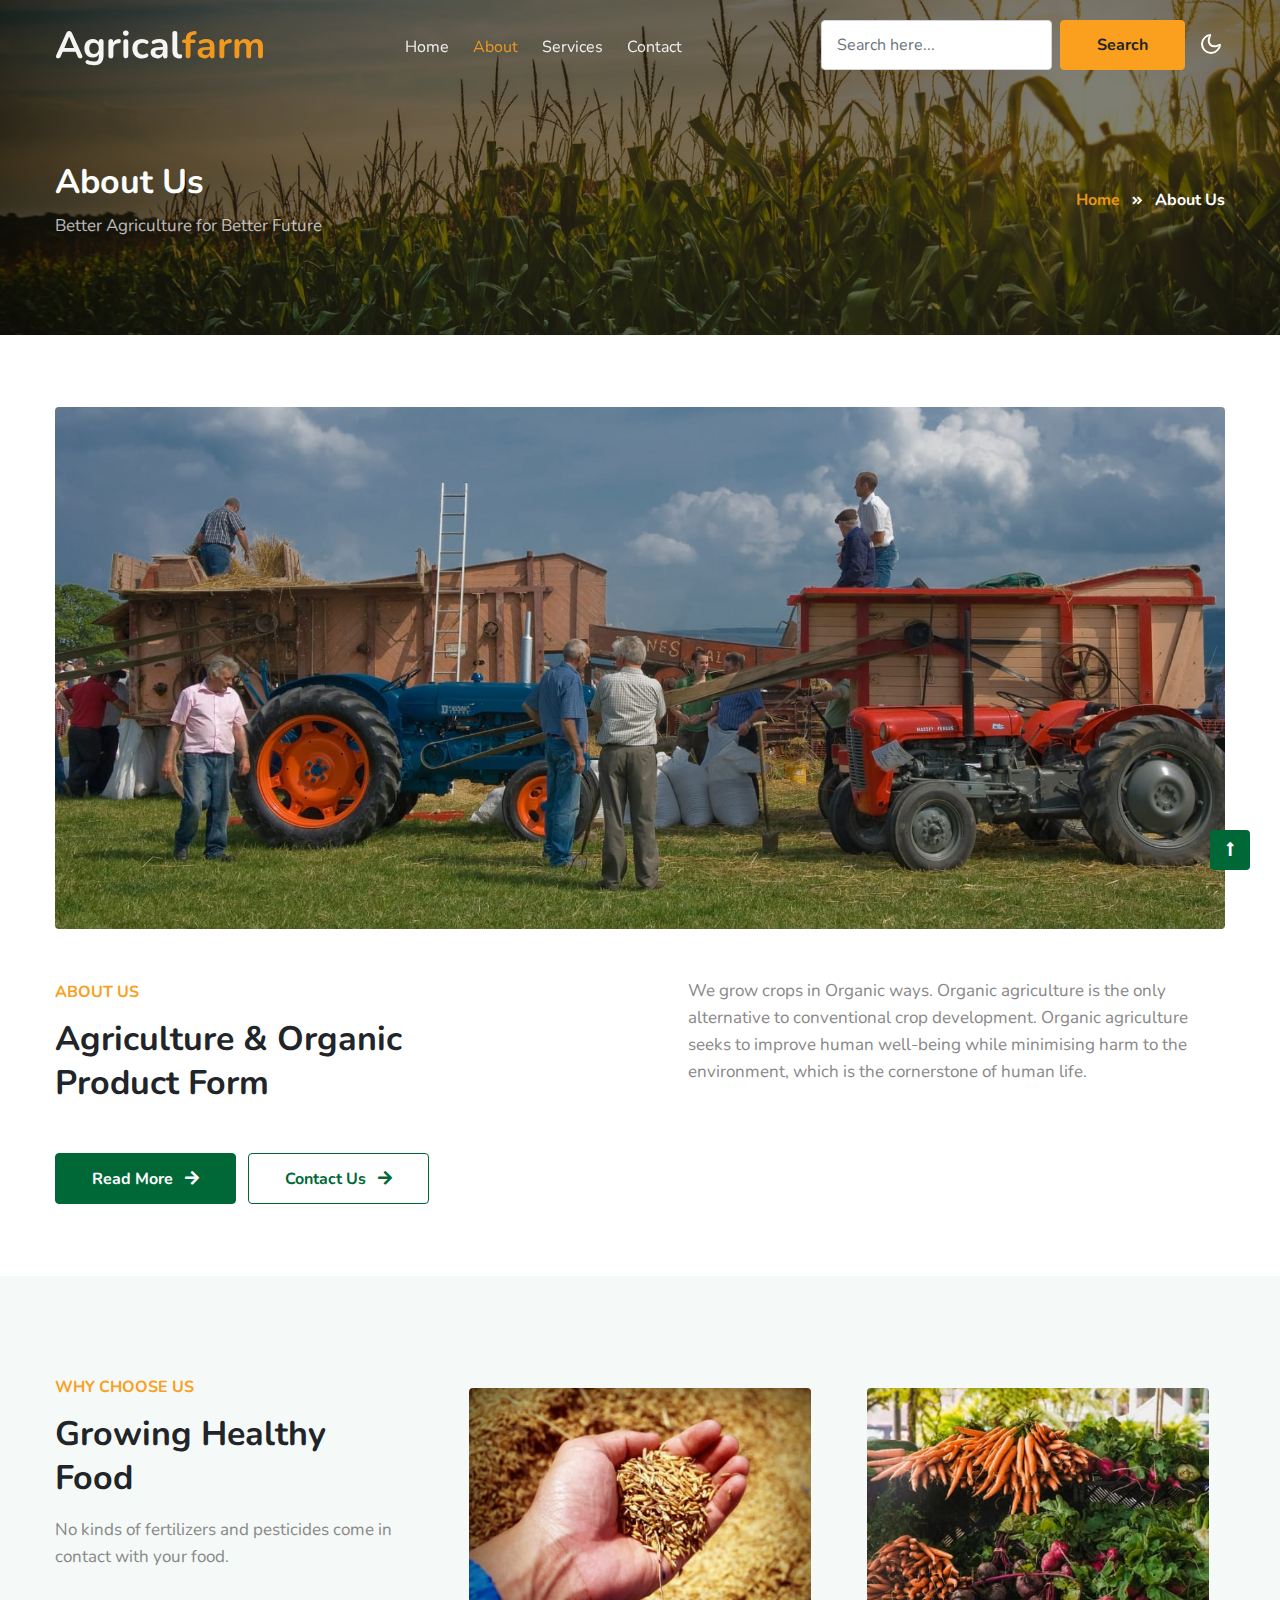
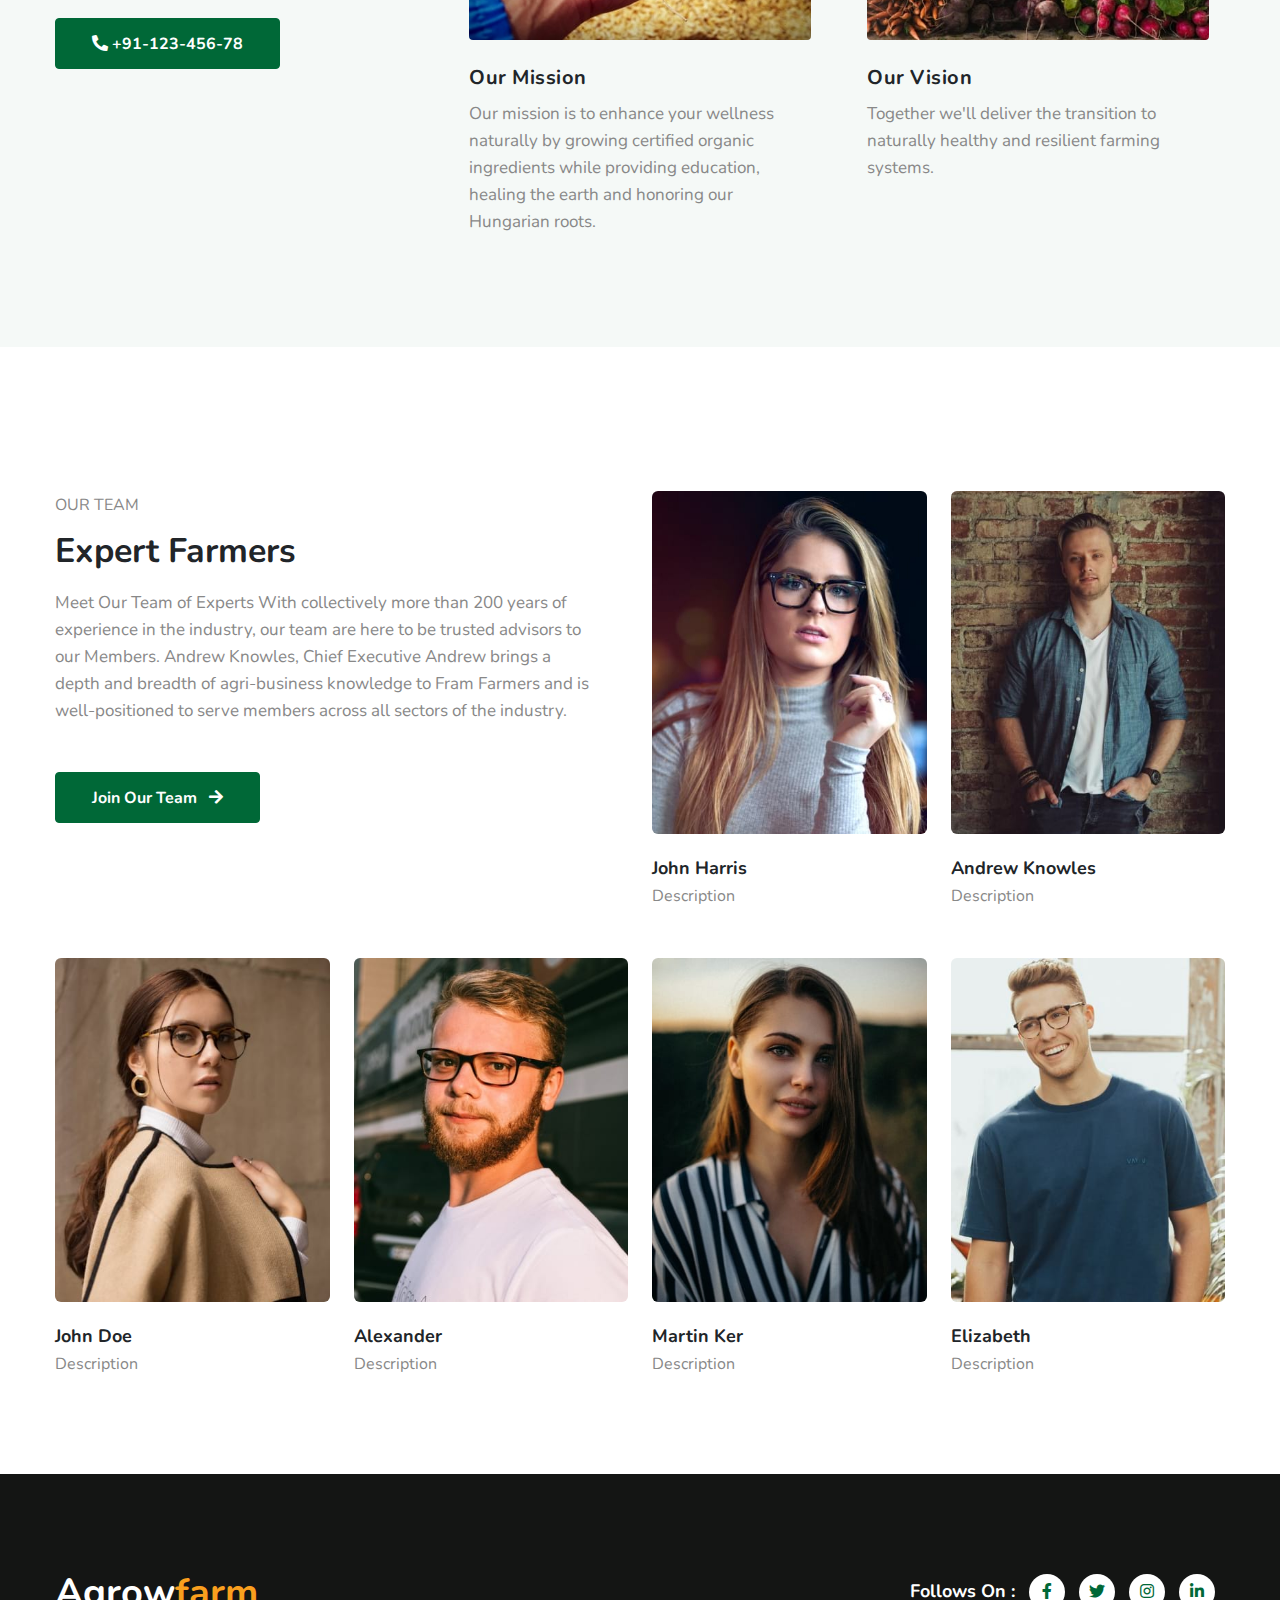
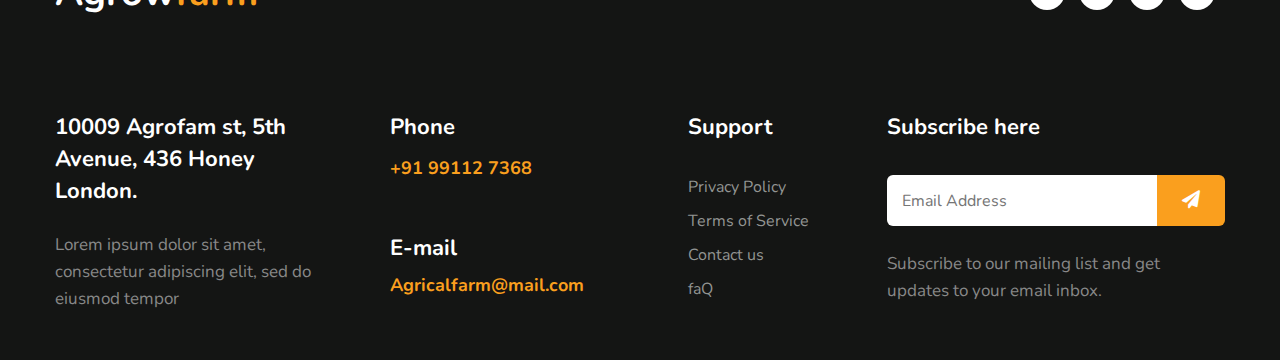
==== commit 3abf6c26: "as commit" ====
--- a/about.html
+++ b/about.html
@@ -1,450 +1,442 @@
-<!--
-Author: W3layouts
-Author URL: http://w3layouts.com
--->
-<!doctype html>
-<html lang="en">
-
-<head>
-    <!-- Required meta tags -->
-    <meta charset="utf-8">
-    <meta name="viewport" content="width=device-width, initial-scale=1, shrink-to-fit=no">
-    <title>Agrowfarm - Agriculture Category Bootstrap Responsive Template | About :: W3layouts </title>
-    <!-- google fonts -->
-    <link href="//fonts.googleapis.com/css2?family=Nunito:ital,wght@0,400;0,600;0,700;0,800;1,400&display=swap" rel="stylesheet">
-    <!-- Template CSS -->
-    <link rel="stylesheet" href="assets/css/style-starter.css">
-</head>
-
-<body>
-    <!--/Header-->
-    <header id="site-header" class="fixed-top">
-        <div class="container">
-            <nav class="navbar navbar-expand-lg navbar-light stroke">
-                <h1><a class="navbar-brand" href="index.html">
-                        Agrow<span class="sub-color">farm</span>
-                    </a></h1>
-                <button class="navbar-toggler collapsed" type="button" data-bs-toggle="collapse" data-bs-target="#navbarScroll" aria-controls="navbarScroll" aria-expanded="false" aria-label="Toggle navigation">
-                    <span class="navbar-toggler-icon fa icon-expand fa-bars"></span>
-                    <span class="navbar-toggler-icon fa icon-close fa-times"></span>
-                </button>
-                <div class="collapse navbar-collapse" id="navbarScroll">
-                    <ul class="navbar-nav mx-lg-auto my-2 my-lg-0 navbar-nav-scroll">
-                        <li class="nav-item">
-                            <a class="nav-link" aria-current="page" href="index.html">Home</a>
-                        </li>
-                        <li class="nav-item">
-                            <a class="nav-link active" href="about.html">About</a>
-                        </li>
-                        <li class="nav-item">
-                            <a class="nav-link" href="services.html">Services</a>
-                        </li>
-                        
-                        <li class="nav-item">
-                            <a class="nav-link" href="contact.html">Contact</a>
-                        </li>
-                    </ul>
-                    <form action="#" method="GET" class="d-flex search-header">
-                        <input class="form-control me-2" type="search" placeholder="Search here..." aria-label="Search" required>
-                        <button class="btn btn-style btn-secondary me-lg-3" type="submit">Search</button>
-                    </form>
-                </div>
-                <!-- toggle switch for light and dark theme -->
-                <div class="mobile-position">
-                    <nav class="navigation">
-                        <div class="theme-switch-wrapper">
-                            <label class="theme-switch" for="checkbox">
-                                <input type="checkbox" id="checkbox">
-                                <div class="mode-container">
-                                    <i class="gg-sun"></i>
-                                    <i class="gg-moon"></i>
-                                </div>
-                            </label>
-                        </div>
-                    </nav>
-                </div>
-                <!-- //toggle switch for light and dark theme -->
-            </nav>
-        </div>
-    </header>
-    <!--//Header-->
-    <!--/inner-page-->
-    <div class="inner-banner py-5">
-        <section class="w3l-breadcrumb text-left py-sm-5 ">
-            <div class="container">
-                <div class="w3breadcrumb-gids">
-                    <div class="w3breadcrumb-left text-left">
-                        <h2 class="inner-w3-title">
-                            About Us </h2>
-                        <p class="inner-page-para mt-2">
-                            Better Agriculture
-                            for Better Future</p>
-                    </div>
-                    <div class="w3breadcrumb-right">
-                        <ul class="breadcrumbs-custom-path">
-                            <li><a href="index.html">Home</a></li>
-                            <li class="active"><span class="fas fa-angle-double-right mx-2"></span> About Us</li>
-                        </ul>
-                    </div>
-                </div>
-
-            </div>
-        </section>
-    </div>
-    <!--//inner-page-->
-    <!--/ab-->
-    <section class="w3l-banner-agency py-5" id="work">
-        <div class="midd-w3 py-md-4">
-            <div class="container">
-                <div class="about-img-top mb-lg-5 mb-4">
-                    <img src="assets/images/banner2.jpg" alt="" class="img-fluid radius-image">
-                </div>
-                <div class="row">
-                    <div class="col-lg-6 banner-content align-self">
-                        <h6 class="title-subw3hny">About Us</h6>
-                        <h3 class="title-w3l">Agriculture & Organic<br> Product Form</h3>
-                        <div class="w3banner-content-btns">
-                            <a href="about.html" class="btn btn-style btn-primary mt-lg-5 mt-4 me-2">Read More <i class="fas fa-arrow-right ms-2"></i></a>
-                            <a href="contact.html" class="btn btn-style btn-outline-dark mt-lg-5 mt-4">Contact Us <i class="fas fa-arrow-right ms-2"></i></a>
-                        </div>
-                    </div>
-                    <div class="col-lg-6 text-left ps-lg-5 mt-lg-0 mt-md-5 mt-4">
-                        <p>Lorem ipsum viverra feugiat. Pellen tesque libero ut justo, ultrices in ligula. Semper at tempufddfel.
-                            Lorem ipsum dolor sit amet elit. Non quae, fugiat nihil ad.Lorem ipsum viverra feugiat. Pellen tesque
-                            libero ut justo, ultrices in ligula. Semper at tempufddfel. Lorem ipsum dolor sit amet elit. Non quae
-                            Lorem ipsum dolor sit amet.</p>
-                    </div>
-                </div>
-            </div>
-        </div>
-    </section>
-    <!--//ab-->
-    <section class="w3l-blog-se-3 py-5" id="ab-grids">
-        <div class="container">
-            <div class="inner-sec-w3ls py-lg-5 py-md-4 py-2">
-                <!--/services-grids-->
-                <div class="row blog-sec">
-                    <div class="col-lg-4 manager-img mb-lg-0 mb-md-5 mb-4 pe-lg-5">
-                        <h6 class="title-subw3hny">Why Choose Us</h6>
-                        <h3 class="title-w3l">Growing Healthy Food</h3>
-                        <p class="card-text mt-3">
-                            Lorem ipsum viverra feugiat. Pellen tesque libero ut justo in
-                            ligula.
-                        </p>
-                        <a href="tel:+44-123-456-78" class="btn btn-style btn-primary mt-lg-5 mt-4"><span class="fas fa-phone-alt" aria-hidden="true"></span> +00-123-456-78</a>
-
-
-                    </div>
-                    <div class="col-lg-4 col-md-6 about-in blog-grid-info text-left">
-                        <div class="card img">
-                            <div class="card-body img">
-                                <a href="#" class="d-block zoom radius-image"><img src="assets/images/a2.jpg" alt="" class="img-fluid radius-image"></a>
-                                <div class="blog-des mt-4">
-                                    <h5 class="card-title mt-4">Our Mission</h5>
-                                    <p class="card-text">Nulla eu elementum quam. magna purus, nec. semper at vel,
-                                        ipsum dolor et init.Lorem ipsum viverra feugiat. Pellen tesque libero ut justo, ultrices in
-                                        ligula.
-                                    </p>
-                                </div>
-                            </div>
-                        </div>
-                    </div>
-                    <div class="col-lg-4 col-md-6 about-in blog-grid-info text-left mt-md-0 mt-5">
-                        <div class="card img">
-                            <div class="card-body img">
-                                <a href="#" class="d-block zoom radius-image"><img src="assets/images/a3.jpg" alt="" class="img-fluid radius-image"></a>
-                                <div class="blog-des mt-3">
-                                    <h5 class="card-title mt-4">Our Vision</h5>
-                                    <p class="card-text">Nulla eu elementum quam. magna purus, nec. semper at vel,
-                                        ipsum dolor et init.Lorem ipsum viverra feugiat. Pellen tesque libero ut justo, ultrices in
-                                        ligula.
-                                    </p>
-                                </div>
-                            </div>
-                        </div>
-                    </div>
-                </div>
-            </div>
-        </div>
-    </section>
-
-    <!-- team -->
-    <section class="w3l-team py-5" id="w3l-team">
-        <div class="container py-md-5">
-            <div class="row text-left">
-                <div class="col-md-6 mt-md-5 pe-lg-5">
-                    <div class="title-content text-left">
-                        <h6 class="title-subw3hny">Our Team</h6>
-                        <h3 class="title-w3l mb-3">Expert Farmers</h3>
-                        <p>Aliquam blandit vel sapien eget aliquam. Phasellus eget volutpat libero. Suspendisse eleifend nibh quis
-                            dui placerat fermentum.n molestie nulla felis, vitae feugiat justo pulvinar et.</p>
-                        <a class="btn btn-style btn-primary mt-md-5 mt-4" href="#"> Join Our Team <span class="fas fa-arrow-right ms-2"></span></a>
-                    </div>
-                </div>
-                <div class="col-md-3 col-6 mt-5">
-                    <div class="team-grids text-center">
-                        <img src="assets/images/team5.jpg" class="img-fluid" alt="">
-                        <div class="team-info">
-                            <div class="caption">
-                                <div class="social-icons-section text-center">
-                                    <a class="fac" href="#url">
-                                        <i class="fab fa-facebook-f"></i>
-                                    </a>
-                                    <a class="twitter" href="#url">
-                                        <i class="fab fa-twitter"></i>
-                                    </a>
-                                </div>
-                            </div>
-                        </div>
-                    </div>
-                    <h4>John Harris</h4>
-                    <h6>Description</h6>
-                </div>
-                <div class="col-md-3 col-6 mt-5">
-                    <div class="team-grids text-center">
-                        <img src="assets/images/team6.jpg" class="img-fluid" alt="">
-                        <div class="team-info">
-                            <div class="caption">
-                                <div class="social-icons-section text-center">
-                                    <a class="fac" href="#url">
-                                        <i class="fab fa-facebook-f"></i>
-                                    </a>
-                                    <a class="twitter" href="#url">
-                                        <i class="fab fa-twitter"></i>
-                                    </a>
-                                </div>
-                            </div>
-                        </div>
-                    </div>
-                    <h4>Scott Colon</h4>
-                    <h6>Description</h6>
-                </div>
-                <div class="col-md-3 col-6 mt-5">
-                    <div class="team-grids text-center">
-                        <img src="assets/images/team1.jpg" class="img-fluid" alt="">
-                        <div class="team-info">
-                            <div class="caption">
-                                <div class="social-icons-section text-center">
-                                    <a class="fac" href="#url">
-                                        <i class="fab fa-facebook-f"></i>
-                                    </a>
-                                    <a class="twitter" href="#url">
-                                        <i class="fab fa-twitter"></i>
-                                    </a>
-                                </div>
-                            </div>
-                        </div>
-                    </div>
-                    <h4>John Doe</h4>
-                    <h6>Description</h6>
-                </div>
-                <div class="col-md-3 col-6 mt-5">
-                    <div class="team-grids text-center">
-                        <img src="assets/images/team2.jpg" class="img-fluid" alt="">
-                        <div class="team-info">
-                            <div class="caption">
-                                <div class="social-icons-section text-center">
-                                    <a class="fac" href="#url">
-                                        <i class="fab fa-facebook-f"></i>
-                                    </a>
-                                    <a class="twitter" href="#url">
-                                        <i class="fab fa-twitter"></i>
-                                    </a>
-                                </div>
-                            </div>
-                        </div>
-                    </div>
-                    <h4>Alexander</h4>
-                    <h6>Description</h6>
-                </div>
-                <div class="col-md-3 col-6 mt-5">
-                    <div class="team-grids text-center">
-                        <img src="assets/images/team3.jpg" class="img-fluid" alt="">
-                        <div class="team-info">
-                            <div class="caption">
-                                <div class="social-icons-section text-center">
-                                    <a class="fac" href="#url">
-                                        <i class="fab fa-facebook-f"></i>
-                                    </a>
-                                    <a class="twitter" href="#url">
-                                        <i class="fab fa-twitter"></i>
-                                    </a>
-                                </div>
-                            </div>
-                        </div>
-                    </div>
-                    <h4>Martin ker </h4>
-                    <h6>Description</h6>
-                </div>
-                <div class="col-md-3 col-6 mt-5">
-                    <div class="team-grids text-center">
-                        <img src="assets/images/team4.jpg" class="img-fluid" alt="">
-                        <div class="team-info">
-                            <div class="caption">
-                                <div class="social-icons-section text-center">
-                                    <a class="fac" href="#url">
-                                        <i class="fab fa-facebook-f"></i>
-                                    </a>
-                                    <a class="twitter" href="#url">
-                                        <i class="fab fa-twitter"></i>
-                                    </a>
-                                </div>
-                            </div>
-                        </div>
-                    </div>
-                    <h4>Elizabeth </h4>
-                    <h6>Description</h6>
-                </div>
-            </div>
-
-        </div>
-    </section>
-    <!-- team -->
-    <!--/footer-->
-    <footer class="w3l-footer-29-main">
-        <div class="footer-29-w3l py-5">
-            <div class="container pt-md-5">
-                <div class="w3l-footer-text-style">
-                    <div class="footer-list-cont d-sm-flex align-items-center justify-content-between mb-5">
-
-                        <h2 class="w3logo"><a class="navbar-brand" href="index.html">
-                                Agrow<span class="sub-color">farm</span>
-                            </a></h2>
-                        <div class="main-social-footer-29">
-                            <ul>
-                                <li class="w3follow mt-sm-0 mt-4">Follows On : </li>
-                                <li><a href="#facebook" class="facebook"><i class="fab fa-facebook-f"></i></a></li>
-                                <li><a href="#twitter" class="twitter"><i class="fab fa-twitter"></i></a></li>
-                                <li><a href="#instagram" class="instagram"><i class="fab fa-instagram"></i></a></li>
-                                <li><a href="#linkedin" class="linkedin"><i class="fab fa-linkedin-in"></i></a></li>
-                            </ul>
-
-                        </div>
-                    </div>
-                </div>
-                <div class="row footer-top-29 pt-lg-5 pt-sm-4">
-                    <div class="col-lg-3 col-sm-6">
-                        <div class="address-grid">
-                            <h5>10009 Agrofam st, 5th Avenue, 436 Honey <br> London.</h5>
-                            <p class="mt-4">Lorem ipsum dolor sit amet, consectetur adipiscing elit, sed do eiusmod tempor </p>
-
-                        </div>
-                    </div>
-                    <div class="col-lg-3 col-sm-6 mt-sm-0 mt-4 ps-lg-5">
-                        <div class="address-grid">
-                            <h5>Phone</h5>
-                            <h5 class="phone-number-text mt-2"><a href="tel:+1(21) 112 7368">+1(21) 112 7368</a></h5>
-                        </div>
-                        <div class="address-grid mt-sm-5 mt-4">
-                            <h5>E-mail</h5>
-                            <h5 class="email-cont-text mt-1"> <a href="mailto:photogenic@mail.com" class="mail">Agrowfarm@mail.com</a></h5>
-                        </div>
-                    </div>
-                    <div class="col-lg-2 col-md-6 col-sm-5 footer-list-menu ps-lg-5 mt-lg-0 mt-sm-5 mt-4">
-                        <div class="address-grid">
-                            <h5 class="mb-4 pb-lg-2">Support</h5>
-                            <ul>
-                                <li><a href="#privacy">Privacy Policy</a></li>
-                                <li><a href="#terms"> Terms of Service</a></li>
-                                <li><a href="contact.html">Contact us</a></li>
-                                <li><a href="#faq">faQ</a></li>
-                            </ul>
-                        </div>
-                    </div>
-                    <div class="address-grid col-lg-4 col-md-6 col-sm-7 ps-lg-5 mt-lg-0 mt-sm-5 mt-4 w3l-footer-16-main">
-                        <h5>Subscribe here</h5>
-                        <form action="#" class="subscribe d-flex mt-4 pt-lg-2 mb-4" method="post">
-                            <input type="email" name="email" placeholder="Email Address" required="">
-                            <button><span class="fa fa-paper-plane" aria-hidden="true"></span></button>
-                        </form>
-                        <p>Subscribe to our mailing list and get updates to your email inbox.</p>
-                    </div>
-                </div>
-                <!-- copyright -->
-                <div class="w3l-copyright text-center mt-lg-5 mt-sm-4 pt-md-4 pt-3">
-                    <p class="copy-footer-29">© 2021 Agrowfarm. All rights reserved. Design by <a href="https://w3layouts.com/" target="_blank">
-                            W3layouts</a></p>
-                </div>
-            </div>
-        </div>
-    </footer>
-    <!-- //footer -->
-
-    <!-- Js scripts -->
-    <!-- move top -->
-    <button onclick="topFunction()" id="movetop" title="Go to top">
-        <span class="fas fa-long-arrow-alt-up" aria-hidden="true"></span>
-    </button>
-    <script>
-        // When the user scrolls down 20px from the top of the document, show the button
-        window.onscroll = function() {
-            scrollFunction()
-        };
-
-        function scrollFunction() {
-            if (document.body.scrollTop > 20 || document.documentElement.scrollTop > 20) {
-                document.getElementById("movetop").style.display = "block";
-            } else {
-                document.getElementById("movetop").style.display = "none";
-            }
-        }
-
-        // When the user clicks on the button, scroll to the top of the document
-        function topFunction() {
-            document.body.scrollTop = 0;
-            document.documentElement.scrollTop = 0;
-        }
-
-    </script>
-    <!-- //move top -->
-
-    <!-- Template JavaScript -->
-    <script src="assets/js/jquery-3.3.1.min.js"></script>
-    <script src="assets/js/theme-change.js"></script>
-    <!--/slider-js-->
-    <!-- MENU-JS -->
-    <script>
-        $(window).on("scroll", function() {
-            var scroll = $(window).scrollTop();
-
-            if (scroll >= 80) {
-                $("#site-header").addClass("nav-fixed");
-            } else {
-                $("#site-header").removeClass("nav-fixed");
-            }
-        });
-
-        //Main navigation Active Class Add Remove
-        $(".navbar-toggler").on("click", function() {
-            $("header").toggleClass("active");
-        });
-        $(document).on("ready", function() {
-            if ($(window).width() > 991) {
-                $("header").removeClass("active");
-            }
-            $(window).on("resize", function() {
-                if ($(window).width() > 991) {
-                    $("header").removeClass("active");
-                }
-            });
-        });
-
-    </script>
-    <!-- //MENU-JS -->
-
-    <!-- disable body scroll which navbar is in active -->
-    <script>
-        $(function() {
-            $('.navbar-toggler').click(function() {
-                $('body').toggleClass('noscroll');
-            })
-        });
-
-    </script>
-    <!-- //disable body scroll which navbar is in active -->
-    <!-- //bootstrap -->
-    <script src="assets/js/bootstrap.min.js"></script>
-
-</body>
-
-</html>
+<!doctype html>
+<html lang="en">
+
+<head>
+    <!-- Required meta tags -->
+    <meta charset="utf-8">
+    <meta name="viewport" content="width=device-width, initial-scale=1, shrink-to-fit=no">
+    <title>Agricalfarm </title>
+    <!-- google fonts -->
+    <link href="//fonts.googleapis.com/css2?family=Nunito:ital,wght@0,400;0,600;0,700;0,800;1,400&display=swap" rel="stylesheet">
+    <!-- Template CSS -->
+    <link rel="stylesheet" href="assets/css/style-starter.css">
+</head>
+
+<body>
+    <!--/Header-->
+    <header id="site-header" class="fixed-top">
+        <div class="container">
+            <nav class="navbar navbar-expand-lg navbar-light stroke">
+                <h1><a class="navbar-brand" href="index.html">
+                        Agrical<span class="sub-color">farm</span>
+                    </a></h1>
+                <button class="navbar-toggler collapsed" type="button" data-bs-toggle="collapse" data-bs-target="#navbarScroll" aria-controls="navbarScroll" aria-expanded="false" aria-label="Toggle navigation">
+                    <span class="navbar-toggler-icon fa icon-expand fa-bars"></span>
+                    <span class="navbar-toggler-icon fa icon-close fa-times"></span>
+                </button>
+                <div class="collapse navbar-collapse" id="navbarScroll">
+                    <ul class="navbar-nav mx-lg-auto my-2 my-lg-0 navbar-nav-scroll">
+                        <li class="nav-item">
+                            <a class="nav-link" aria-current="page" href="index.html">Home</a>
+                        </li>
+                        <li class="nav-item">
+                            <a class="nav-link active" href="about.html">About</a>
+                        </li>
+                        <li class="nav-item">
+                            <a class="nav-link" href="services.html">Services</a>
+                        </li>
+                        
+                        <li class="nav-item">
+                            <a class="nav-link" href="contact.html">Contact</a>
+                        </li>
+                    </ul>
+                    <form action="#" method="GET" class="d-flex search-header">
+                        <input class="form-control me-2" type="search" placeholder="Search here..." aria-label="Search" required>
+                        <button class="btn btn-style btn-secondary me-lg-3" type="submit">Search</button>
+                    </form>
+                </div>
+                <!-- toggle switch for light and dark theme -->
+                <div class="mobile-position">
+                    <nav class="navigation">
+                        <div class="theme-switch-wrapper">
+                            <label class="theme-switch" for="checkbox">
+                                <input type="checkbox" id="checkbox">
+                                <div class="mode-container">
+                                    <i class="gg-sun"></i>
+                                    <i class="gg-moon"></i>
+                                </div>
+                            </label>
+                        </div>
+                    </nav>
+                </div>
+                <!-- //toggle switch for light and dark theme -->
+            </nav>
+        </div>
+    </header>
+    <!--//Header-->
+    <!--/inner-page-->
+    <div class="inner-banner py-5">
+        <section class="w3l-breadcrumb text-left py-sm-5 ">
+            <div class="container">
+                <div class="w3breadcrumb-gids">
+                    <div class="w3breadcrumb-left text-left">
+                        <h2 class="inner-w3-title">
+                            About Us </h2>
+                        <p class="inner-page-para mt-2">
+                            Better Agriculture
+                            for Better Future</p>
+                    </div>
+                    <div class="w3breadcrumb-right">
+                        <ul class="breadcrumbs-custom-path">
+                            <li><a href="index.html">Home</a></li>
+                            <li class="active"><span class="fas fa-angle-double-right mx-2"></span> About Us</li>
+                        </ul>
+                    </div>
+                </div>
+
+            </div>
+        </section>
+    </div>
+    <!--//inner-page-->
+    <!--/ab-->
+    <section class="w3l-banner-agency py-5" id="work">
+        <div class="midd-w3 py-md-4">
+            <div class="container">
+                <div class="about-img-top mb-lg-5 mb-4">
+                    <img src="assets/images/banner2.jpg" alt="" class="img-fluid radius-image">
+                </div>
+                <div class="row">
+                    <div class="col-lg-6 banner-content align-self">
+                        <h6 class="title-subw3hny">About Us</h6>
+                        <h3 class="title-w3l">Agriculture & Organic<br> Product Form</h3>
+                        <div class="w3banner-content-btns">
+                            <a href="about.html" class="btn btn-style btn-primary mt-lg-5 mt-4 me-2">Read More <i class="fas fa-arrow-right ms-2"></i></a>
+                            <a href="contact.html" class="btn btn-style btn-outline-dark mt-lg-5 mt-4">Contact Us <i class="fas fa-arrow-right ms-2"></i></a>
+                        </div>
+                    </div>
+                    <div class="col-lg-6 text-left ps-lg-5 mt-lg-0 mt-md-5 mt-4">
+                        <p>We grow crops in Organic ways. Organic agriculture is the only alternative
+                            to conventional crop development. Organic agriculture seeks to improve human 
+                            well-being while minimising harm to the environment, which is the cornerstone 
+                            of human life. </p>
+                    </div>
+                </div>
+            </div>
+        </div>
+    </section>
+    <!--//ab-->
+    <section class="w3l-blog-se-3 py-5" id="ab-grids">
+        <div class="container">
+            <div class="inner-sec-w3ls py-lg-5 py-md-4 py-2">
+                <!--/services-grids-->
+                <div class="row blog-sec">
+                    <div class="col-lg-4 manager-img mb-lg-0 mb-md-5 mb-4 pe-lg-5">
+                        <h6 class="title-subw3hny">Why Choose Us</h6>
+                        <h3 class="title-w3l">Growing Healthy Food</h3>
+                        <p class="card-text mt-3">
+                            No kinds of fertilizers and pesticides come in contact with your food.
+                        </p>
+                        <a href="tel:+44-123-456-78" class="btn btn-style btn-primary mt-lg-5 mt-4"><span class="fas fa-phone-alt" aria-hidden="true"></span> +91-123-456-78</a>
+
+
+                    </div>
+                    <div class="col-lg-4 col-md-6 about-in blog-grid-info text-left">
+                        <div class="card img">
+                            <div class="card-body img">
+                                <a href="#" class="d-block zoom radius-image"><img src="assets/images/a2.jpg" alt="" class="img-fluid radius-image"></a>
+                                <div class="blog-des mt-4">
+                                    <h5 class="card-title mt-4">Our Mission</h5>
+                                    <p class="card-text">Our mission is to enhance your wellness naturally 
+                                        by growing certified organic ingredients while providing education, 
+                                        healing the earth and honoring our Hungarian roots.
+                                    </p>
+                                </div>
+                            </div>
+                        </div>
+                    </div>
+                    <div class="col-lg-4 col-md-6 about-in blog-grid-info text-left mt-md-0 mt-5">
+                        <div class="card img">
+                            <div class="card-body img">
+                                <a href="#" class="d-block zoom radius-image"><img src="assets/images/a3.jpg" alt="" class="img-fluid radius-image"></a>
+                                <div class="blog-des mt-3">
+                                    <h5 class="card-title mt-4">Our Vision</h5>
+                                    <p class="card-text">Together we'll deliver the transition to naturally healthy 
+                                        and resilient farming systems.
+                                    </p>
+                                </div>
+                            </div>
+                        </div>
+                    </div>
+                </div>
+            </div>
+        </div>
+    </section>
+
+    <!-- team -->
+    <section class="w3l-team py-5" id="w3l-team">
+        <div class="container py-md-5">
+            <div class="row text-left">
+                <div class="col-md-6 mt-md-5 pe-lg-5">
+                    <div class="title-content text-left">
+                        <h6 class="title-subw3hny">Our Team</h6>
+                        <h3 class="title-w3l mb-3">Expert Farmers</h3>
+                        <p>Meet Our Team of Experts With collectively more than 200 years of experience in the industry, 
+                            our team are here to be trusted advisors to our Members. Andrew Knowles, Chief Executive Andrew
+                             brings a depth and breadth of agri-business knowledge to Fram Farmers and is well-positioned to 
+                             serve members across all sectors of the industry.</p>
+                        <a class="btn btn-style btn-primary mt-md-5 mt-4" href="#"> Join Our Team <span class="fas fa-arrow-right ms-2"></span></a>
+                    </div>
+                </div>
+                <div class="col-md-3 col-6 mt-5">
+                    <div class="team-grids text-center">
+                        <img src="assets/images/team5.jpg" class="img-fluid" alt="">
+                        <div class="team-info">
+                            <div class="caption">
+                                <div class="social-icons-section text-center">
+                                    <a class="fac" href="#url">
+                                        <i class="fab fa-facebook-f"></i>
+                                    </a>
+                                    <a class="twitter" href="#url">
+                                        <i class="fab fa-twitter"></i>
+                                    </a>
+                                </div>
+                            </div>
+                        </div>
+                    </div>
+                    <h4>John Harris</h4>
+                    <h6>Description</h6>
+                </div>
+                <div class="col-md-3 col-6 mt-5">
+                    <div class="team-grids text-center">
+                        <img src="assets/images/team6.jpg" class="img-fluid" alt="">
+                        <div class="team-info">
+                            <div class="caption">
+                                <div class="social-icons-section text-center">
+                                    <a class="fac" href="#url">
+                                        <i class="fab fa-facebook-f"></i>
+                                    </a>
+                                    <a class="twitter" href="#url">
+                                        <i class="fab fa-twitter"></i>
+                                    </a>
+                                </div>
+                            </div>
+                        </div>
+                    </div>
+                    <h4>Andrew Knowles</h4>
+                    <h6>Description</h6>
+                </div>
+                <div class="col-md-3 col-6 mt-5">
+                    <div class="team-grids text-center">
+                        <img src="assets/images/team1.jpg" class="img-fluid" alt="">
+                        <div class="team-info">
+                            <div class="caption">
+                                <div class="social-icons-section text-center">
+                                    <a class="fac" href="#url">
+                                        <i class="fab fa-facebook-f"></i>
+                                    </a>
+                                    <a class="twitter" href="#url">
+                                        <i class="fab fa-twitter"></i>
+                                    </a>
+                                </div>
+                            </div>
+                        </div>
+                    </div>
+                    <h4>John Doe</h4>
+                    <h6>Description</h6>
+                </div>
+                <div class="col-md-3 col-6 mt-5">
+                    <div class="team-grids text-center">
+                        <img src="assets/images/team2.jpg" class="img-fluid" alt="">
+                        <div class="team-info">
+                            <div class="caption">
+                                <div class="social-icons-section text-center">
+                                    <a class="fac" href="#url">
+                                        <i class="fab fa-facebook-f"></i>
+                                    </a>
+                                    <a class="twitter" href="#url">
+                                        <i class="fab fa-twitter"></i>
+                                    </a>
+                                </div>
+                            </div>
+                        </div>
+                    </div>
+                    <h4>Alexander</h4>
+                    <h6>Description</h6>
+                </div>
+                <div class="col-md-3 col-6 mt-5">
+                    <div class="team-grids text-center">
+                        <img src="assets/images/team3.jpg" class="img-fluid" alt="">
+                        <div class="team-info">
+                            <div class="caption">
+                                <div class="social-icons-section text-center">
+                                    <a class="fac" href="#url">
+                                        <i class="fab fa-facebook-f"></i>
+                                    </a>
+                                    <a class="twitter" href="#url">
+                                        <i class="fab fa-twitter"></i>
+                                    </a>
+                                </div>
+                            </div>
+                        </div>
+                    </div>
+                    <h4>Martin ker </h4>
+                    <h6>Description</h6>
+                </div>
+                <div class="col-md-3 col-6 mt-5">
+                    <div class="team-grids text-center">
+                        <img src="assets/images/team4.jpg" class="img-fluid" alt="">
+                        <div class="team-info">
+                            <div class="caption">
+                                <div class="social-icons-section text-center">
+                                    <a class="fac" href="#url">
+                                        <i class="fab fa-facebook-f"></i>
+                                    </a>
+                                    <a class="twitter" href="#url">
+                                        <i class="fab fa-twitter"></i>
+                                    </a>
+                                </div>
+                            </div>
+                        </div>
+                    </div>
+                    <h4>Elizabeth </h4>
+                    <h6>Description</h6>
+                </div>
+            </div>
+
+        </div>
+    </section>
+    <!-- team -->
+    <!--/footer-->
+    <footer class="w3l-footer-29-main">
+        <div class="footer-29-w3l py-5">
+            <div class="container pt-md-5">
+                <div class="w3l-footer-text-style">
+                    <div class="footer-list-cont d-sm-flex align-items-center justify-content-between mb-5">
+
+                        <h2 class="w3logo"><a class="navbar-brand" href="index.html">
+                                Agrow<span class="sub-color">farm</span>
+                            </a></h2>
+                        <div class="main-social-footer-29">
+                            <ul>
+                                <li class="w3follow mt-sm-0 mt-4">Follows On : </li>
+                                <li><a href="#facebook" class="facebook"><i class="fab fa-facebook-f"></i></a></li>
+                                <li><a href="#twitter" class="twitter"><i class="fab fa-twitter"></i></a></li>
+                                <li><a href="#instagram" class="instagram"><i class="fab fa-instagram"></i></a></li>
+                                <li><a href="#linkedin" class="linkedin"><i class="fab fa-linkedin-in"></i></a></li>
+                            </ul>
+
+                        </div>
+                    </div>
+                </div>
+                <div class="row footer-top-29 pt-lg-5 pt-sm-4">
+                    <div class="col-lg-3 col-sm-6">
+                        <div class="address-grid">
+                            <h5>10009 Agrofam st, 5th Avenue, 436 Honey <br> London.</h5>
+                            <p class="mt-4">Lorem ipsum dolor sit amet, consectetur adipiscing elit, sed do eiusmod tempor </p>
+
+                        </div>
+                    </div>
+                    <div class="col-lg-3 col-sm-6 mt-sm-0 mt-4 ps-lg-5">
+                        <div class="address-grid">
+                            <h5>Phone</h5>
+                            <h5 class="phone-number-text mt-2"><a href="tel:+91 99112 7368">+91 99112 7368</a></h5>
+                        </div>
+                        <div class="address-grid mt-sm-5 mt-4">
+                            <h5>E-mail</h5>
+                            <h5 class="email-cont-text mt-1"> <a href="mailto:sample111@mail.com" class="mail">Agricalfarm@mail.com</a></h5>
+                        </div>
+                    </div>
+                    <div class="col-lg-2 col-md-6 col-sm-5 footer-list-menu ps-lg-5 mt-lg-0 mt-sm-5 mt-4">
+                        <div class="address-grid">
+                            <h5 class="mb-4 pb-lg-2">Support</h5>
+                            <ul>
+                                <li><a href="#privacy">Privacy Policy</a></li>
+                                <li><a href="#terms"> Terms of Service</a></li>
+                                <li><a href="contact.html">Contact us</a></li>
+                                <li><a href="#faq">faQ</a></li>
+                            </ul>
+                        </div>
+                    </div>
+                    <div class="address-grid col-lg-4 col-md-6 col-sm-7 ps-lg-5 mt-lg-0 mt-sm-5 mt-4 w3l-footer-16-main">
+                        <h5>Subscribe here</h5>
+                        <form action="#" class="subscribe d-flex mt-4 pt-lg-2 mb-4" method="post">
+                            <input type="email" name="email" placeholder="Email Address" required="">
+                            <button><span class="fa fa-paper-plane" aria-hidden="true"></span></button>
+                        </form>
+                        <p>Subscribe to our mailing list and get updates to your email inbox.</p>
+                    </div>
+                </div>
+                
+            </div>
+        </div>
+    </footer>
+    <!-- //footer -->
+
+    <!-- Js scripts -->
+    <!-- move top -->
+    <button onclick="topFunction()" id="movetop" title="Go to top">
+        <span class="fas fa-long-arrow-alt-up" aria-hidden="true"></span>
+    </button>
+    <script>
+        // When the user scrolls down 20px from the top of the document, show the button
+        window.onscroll = function() {
+            scrollFunction()
+        };
+
+        function scrollFunction() {
+            if (document.body.scrollTop > 20 || document.documentElement.scrollTop > 20) {
+                document.getElementById("movetop").style.display = "block";
+            } else {
+                document.getElementById("movetop").style.display = "none";
+            }
+        }
+
+        // When the user clicks on the button, scroll to the top of the document
+        function topFunction() {
+            document.body.scrollTop = 0;
+            document.documentElement.scrollTop = 0;
+        }
+
+    </script>
+    <!-- //move top -->
+
+    <!-- Template JavaScript -->
+    <script src="assets/js/jquery-3.3.1.min.js"></script>
+    <script src="assets/js/theme-change.js"></script>
+    <!--/slider-js-->
+    <!-- MENU-JS -->
+    <script>
+        $(window).on("scroll", function() {
+            var scroll = $(window).scrollTop();
+
+            if (scroll >= 80) {
+                $("#site-header").addClass("nav-fixed");
+            } else {
+                $("#site-header").removeClass("nav-fixed");
+            }
+        });
+
+        //Main navigation Active Class Add Remove
+        $(".navbar-toggler").on("click", function() {
+            $("header").toggleClass("active");
+        });
+        $(document).on("ready", function() {
+            if ($(window).width() > 991) {
+                $("header").removeClass("active");
+            }
+            $(window).on("resize", function() {
+                if ($(window).width() > 991) {
+                    $("header").removeClass("active");
+                }
+            });
+        });
+
+    </script>
+    <!-- //MENU-JS -->
+
+    <!-- disable body scroll which navbar is in active -->
+    <script>
+        $(function() {
+            $('.navbar-toggler').click(function() {
+                $('body').toggleClass('noscroll');
+            })
+        });
+
+    </script>
+    <!-- //disable body scroll which navbar is in active -->
+    <!-- //bootstrap -->
+    <script src="assets/js/bootstrap.min.js"></script>
+
+</body>
+
+</html>
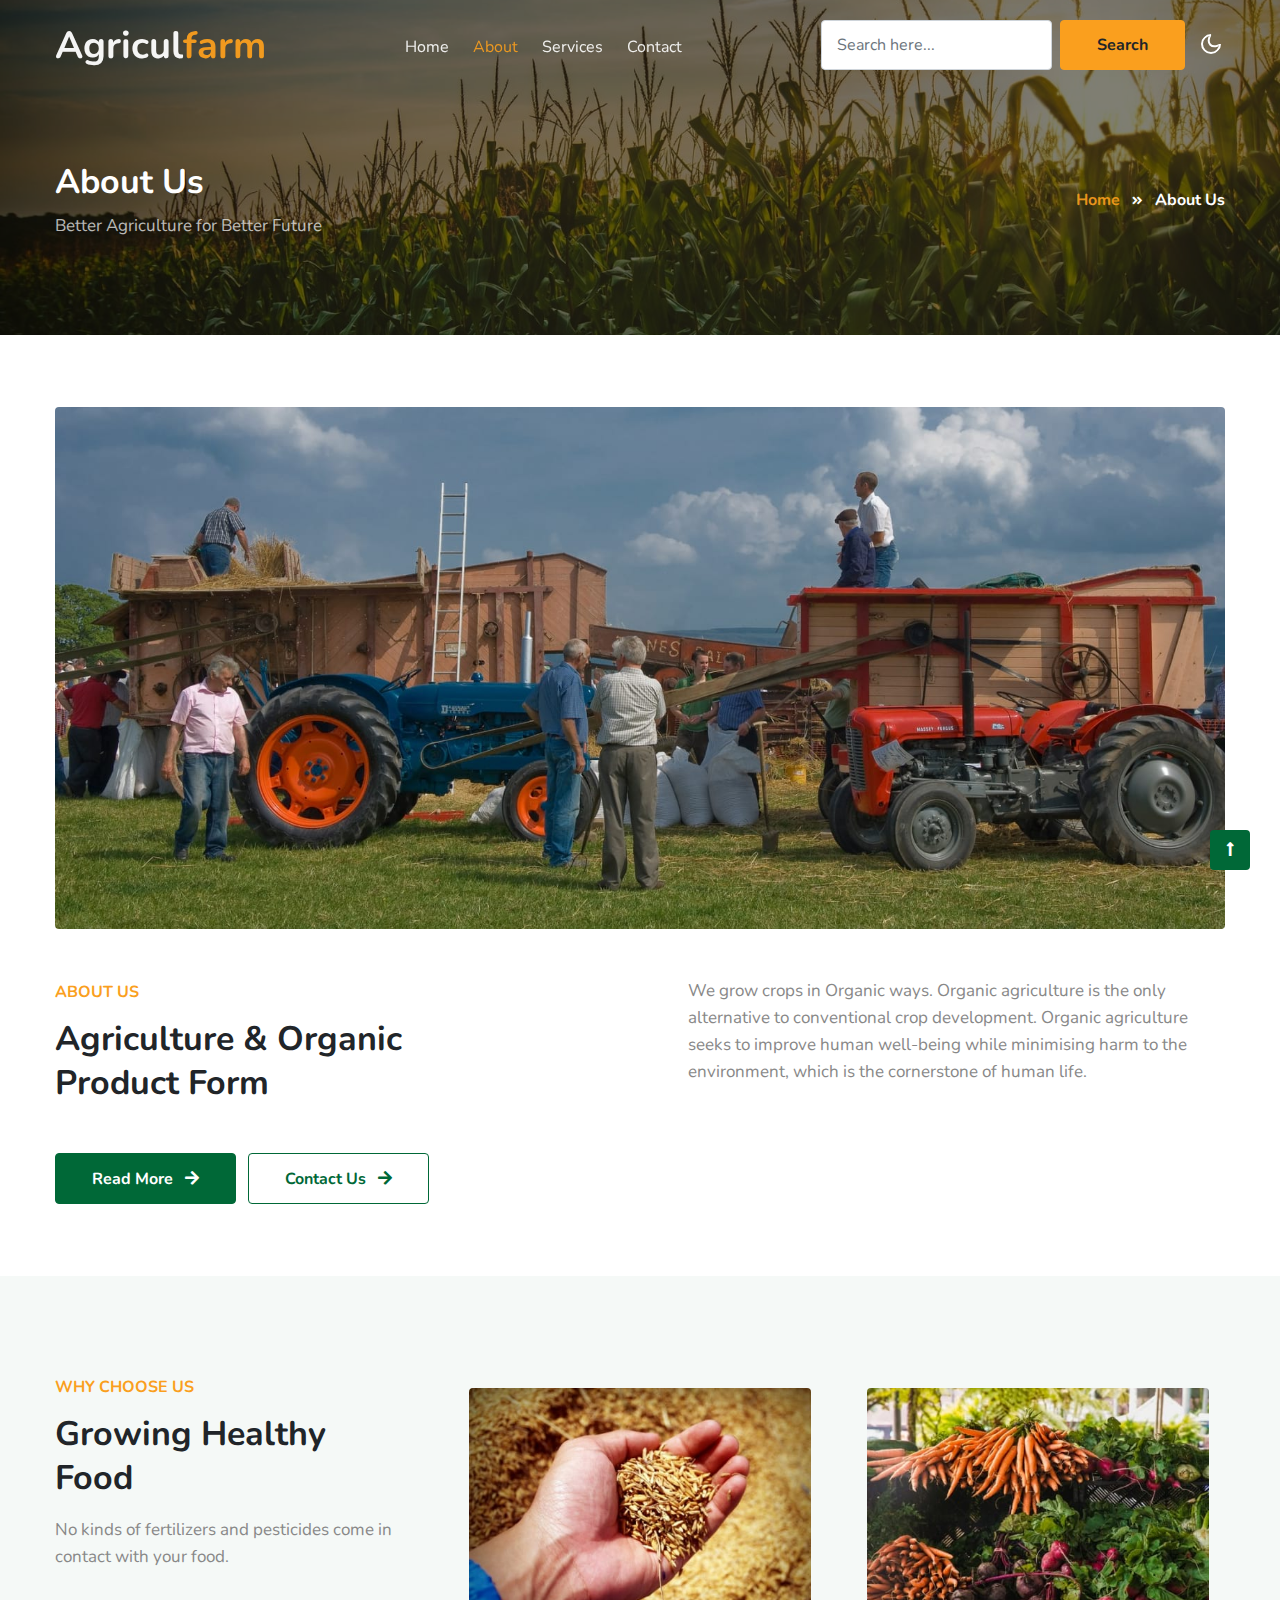
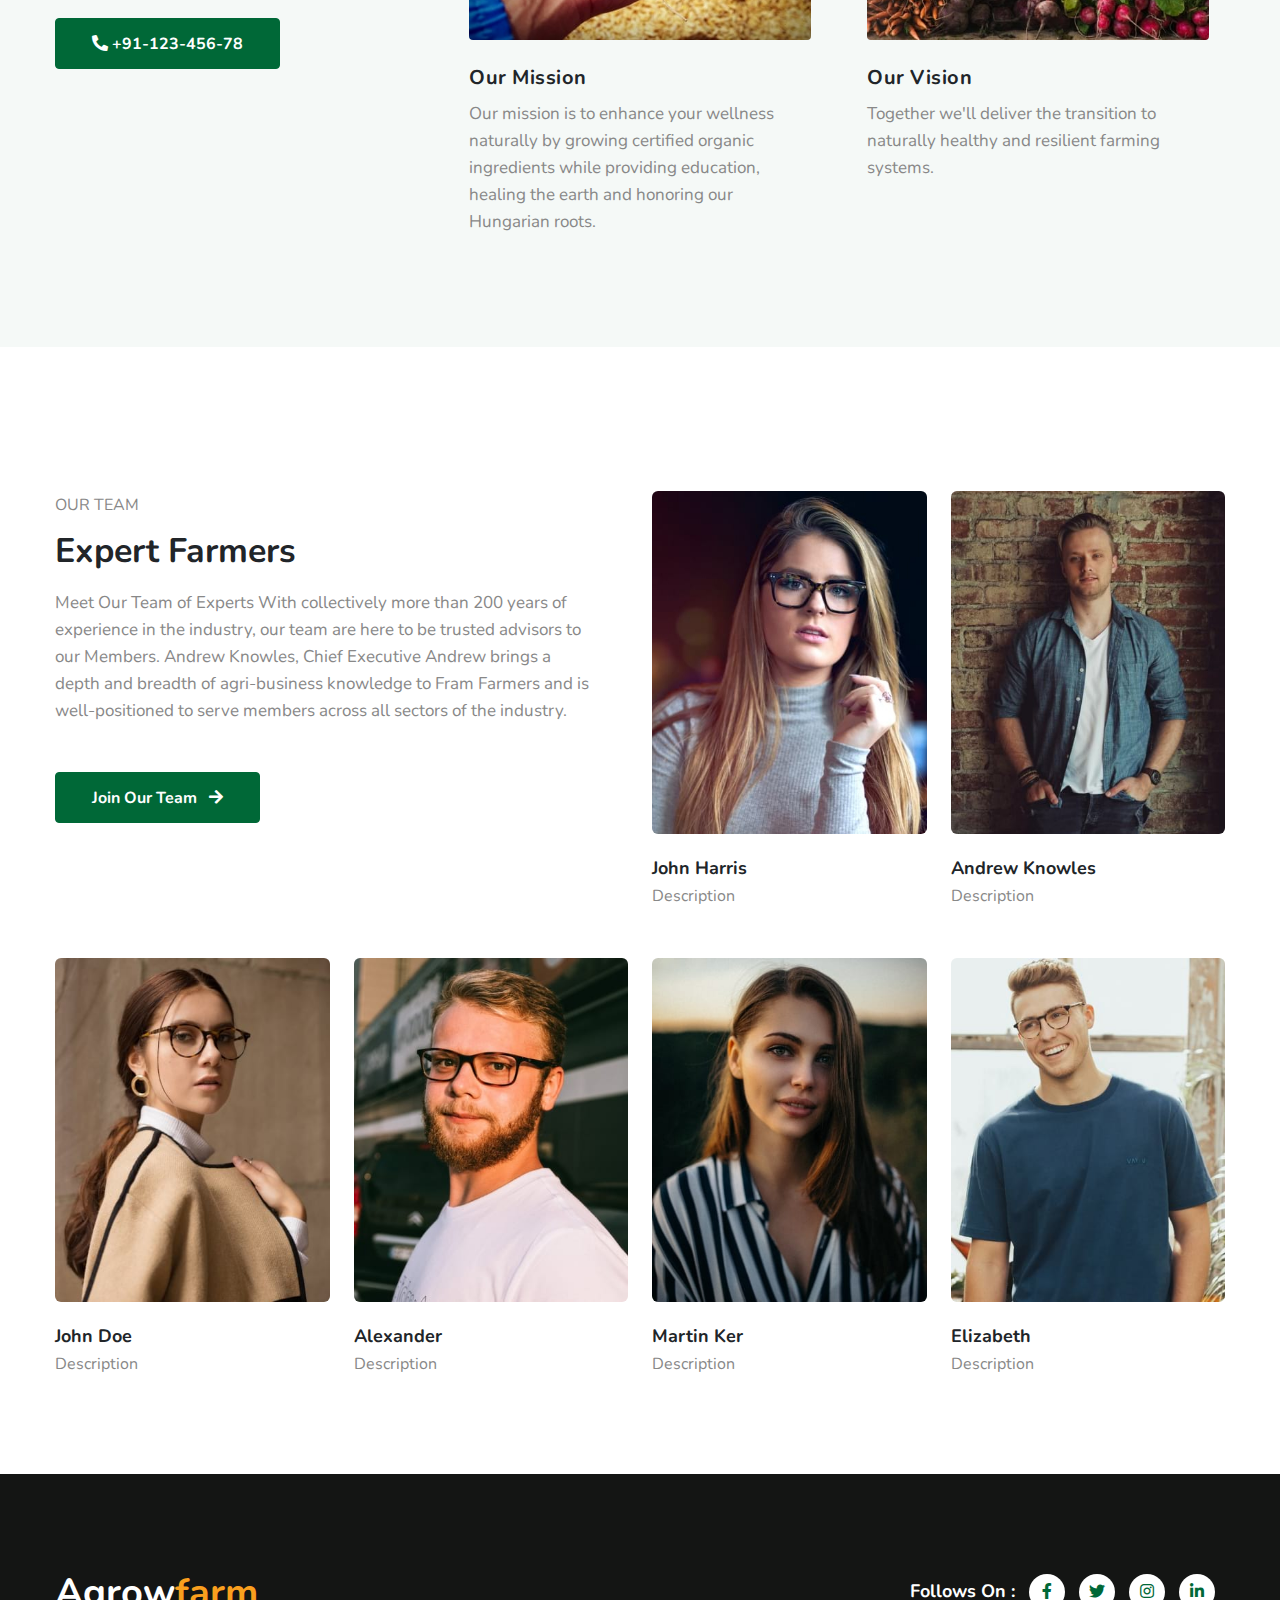
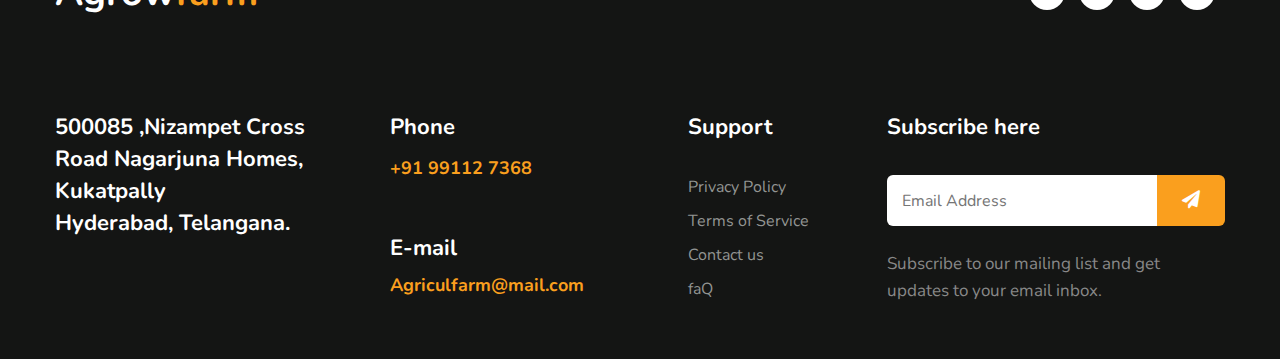
==== commit 340dd348: "final commit" ====
--- a/about.html
+++ b/about.html
@@ -5,7 +5,7 @@
     <!-- Required meta tags -->
     <meta charset="utf-8">
     <meta name="viewport" content="width=device-width, initial-scale=1, shrink-to-fit=no">
-    <title>Agricalfarm </title>
+    <title>Agriculfarm </title>
     <!-- google fonts -->
     <link href="//fonts.googleapis.com/css2?family=Nunito:ital,wght@0,400;0,600;0,700;0,800;1,400&display=swap" rel="stylesheet">
     <!-- Template CSS -->
@@ -18,7 +18,7 @@
         <div class="container">
             <nav class="navbar navbar-expand-lg navbar-light stroke">
                 <h1><a class="navbar-brand" href="index.html">
-                        Agrical<span class="sub-color">farm</span>
+                        Agricul<span class="sub-color">farm</span>
                     </a></h1>
                 <button class="navbar-toggler collapsed" type="button" data-bs-toggle="collapse" data-bs-target="#navbarScroll" aria-controls="navbarScroll" aria-expanded="false" aria-label="Toggle navigation">
                     <span class="navbar-toggler-icon fa icon-expand fa-bars"></span>
@@ -321,8 +321,8 @@
                 <div class="row footer-top-29 pt-lg-5 pt-sm-4">
                     <div class="col-lg-3 col-sm-6">
                         <div class="address-grid">
-                            <h5>10009 Agrofam st, 5th Avenue, 436 Honey <br> London.</h5>
-                            <p class="mt-4">Lorem ipsum dolor sit amet, consectetur adipiscing elit, sed do eiusmod tempor </p>
+                            <h5>500085 ,Nizampet Cross Road
+                                Nagarjuna Homes, Kukatpally <br> Hyderabad, Telangana.</h5>
 
                         </div>
                     </div>
@@ -333,7 +333,7 @@
                         </div>
                         <div class="address-grid mt-sm-5 mt-4">
                             <h5>E-mail</h5>
-                            <h5 class="email-cont-text mt-1"> <a href="mailto:sample111@mail.com" class="mail">Agricalfarm@mail.com</a></h5>
+                            <h5 class="email-cont-text mt-1"> <a href="mailto:sample111@mail.com" class="mail">Agriculfarm@mail.com</a></h5>
                         </div>
                     </div>
                     <div class="col-lg-2 col-md-6 col-sm-5 footer-list-menu ps-lg-5 mt-lg-0 mt-sm-5 mt-4">
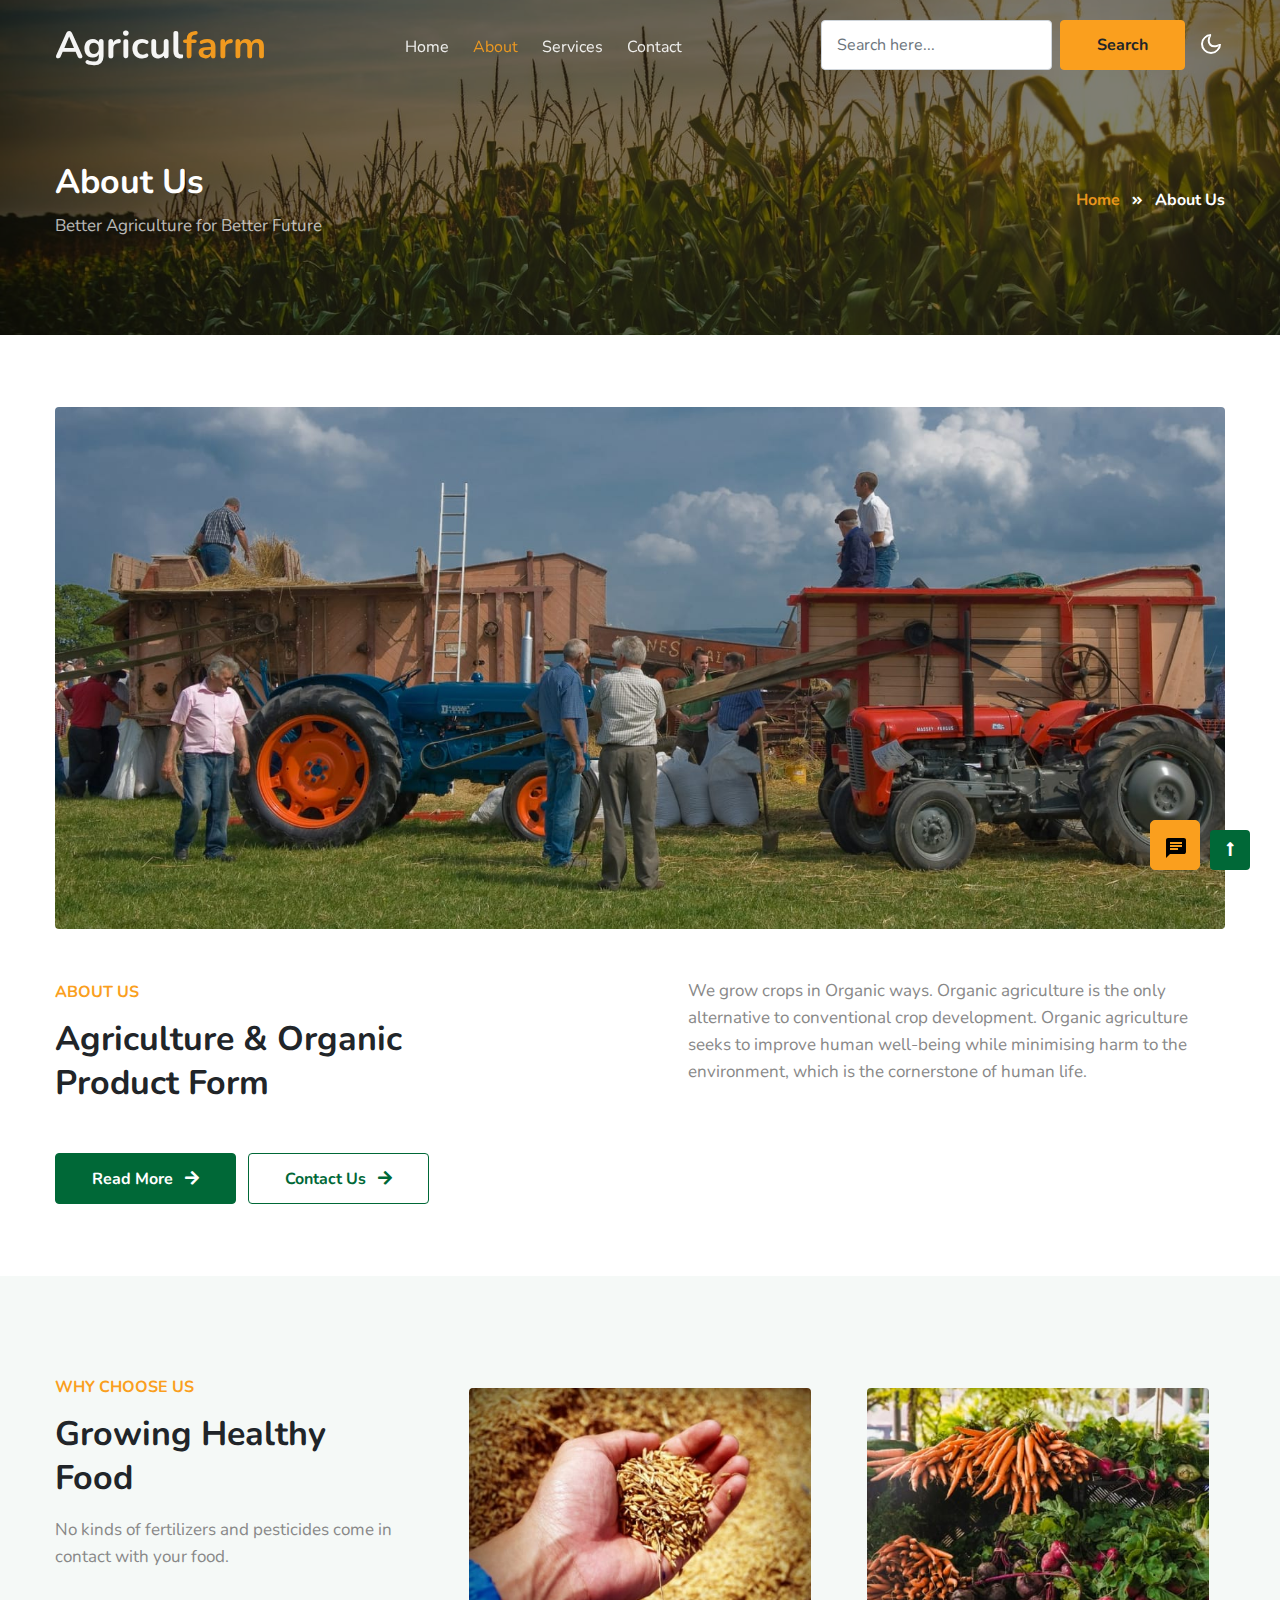
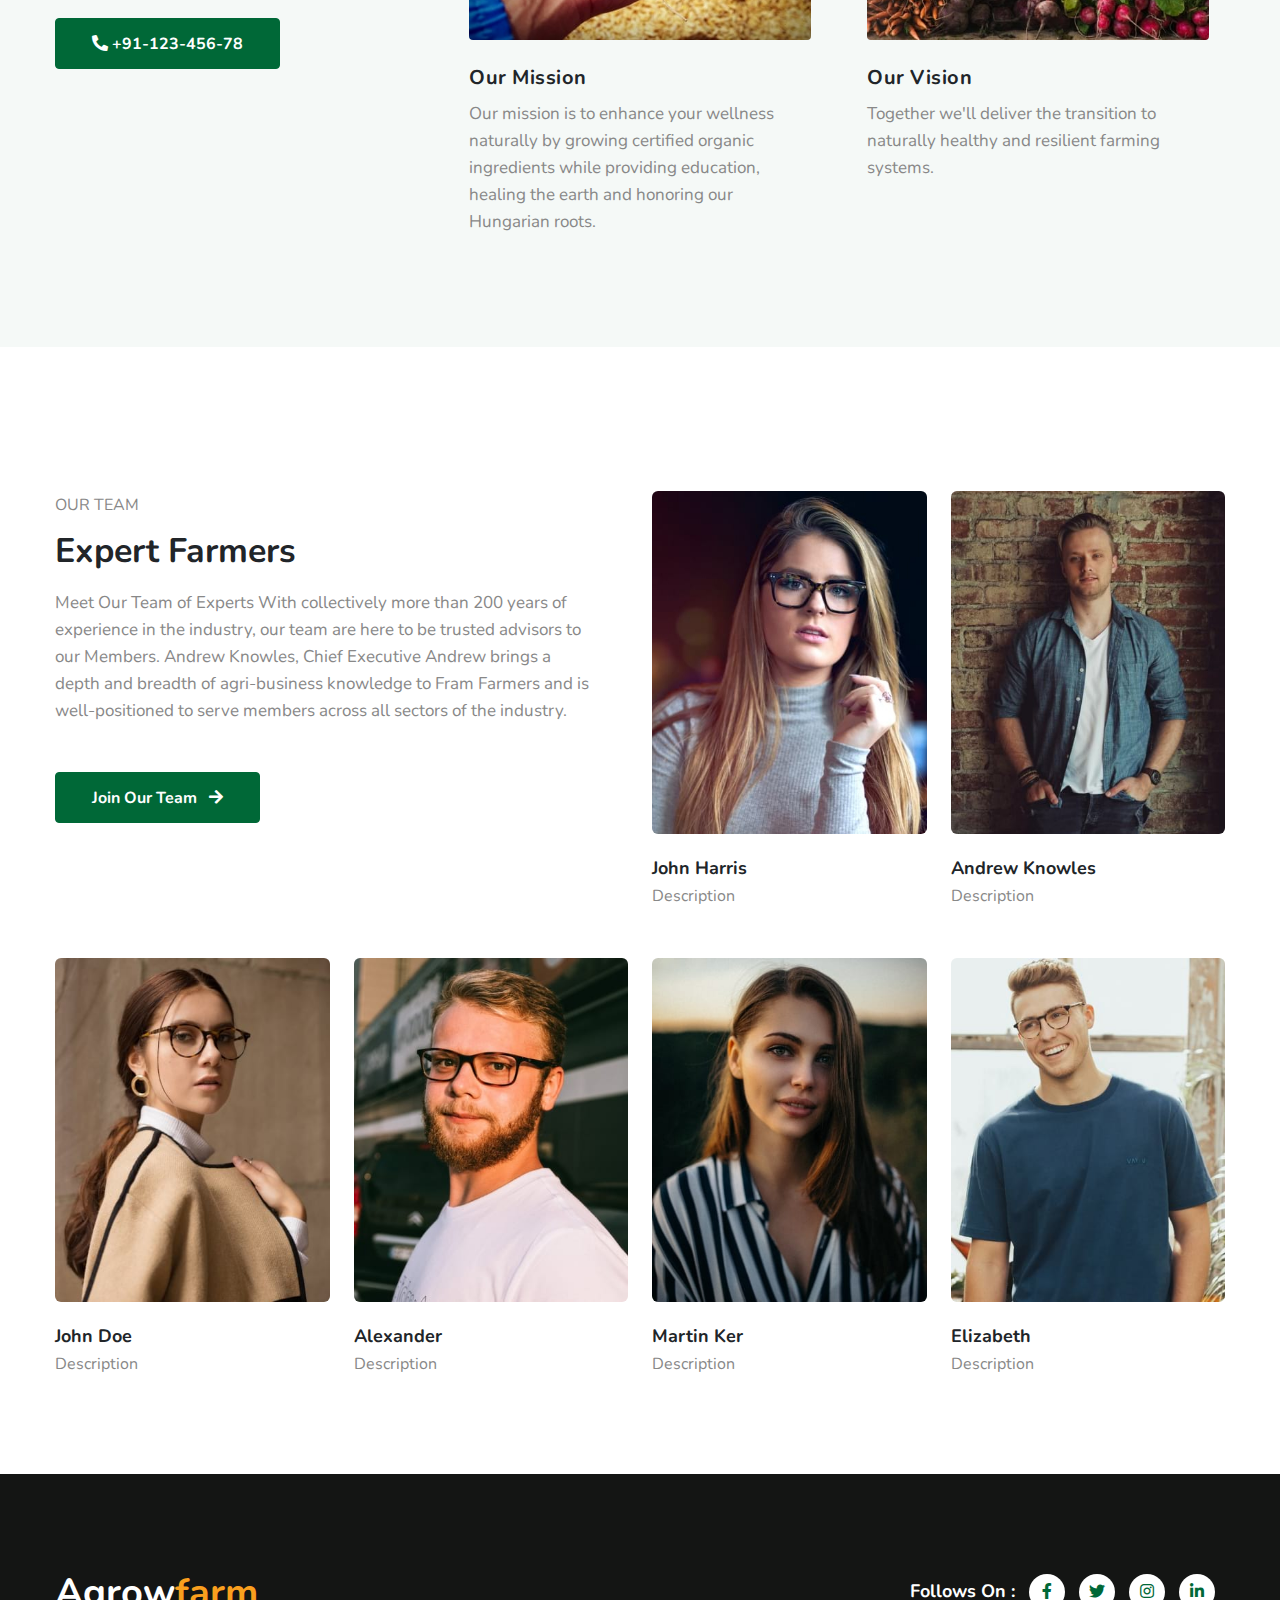
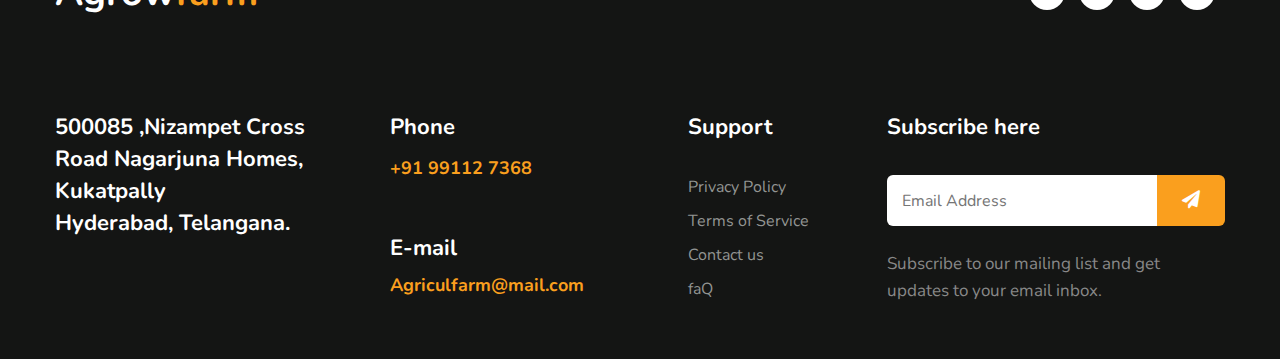
==== commit 84bc6ad7: "Latest patch chatbot" ====
--- a/about.html
+++ b/about.html
@@ -10,9 +10,26 @@
     <link href="//fonts.googleapis.com/css2?family=Nunito:ital,wght@0,400;0,600;0,700;0,800;1,400&display=swap" rel="stylesheet">
     <!-- Template CSS -->
     <link rel="stylesheet" href="assets/css/style-starter.css">
+    <link href="https://fonts.googleapis.com/icon?family=Material+Icons" rel="stylesheet">
+    <script type="text/javascript" src="assets/js/jquery-3.3.1.min.js"></script>
+    <script type="text/javascript" src="assets/js/custom.js"></script>
 </head>
 
 <body>
+      <!--ChatBot-->
+  <div class="chat_icon">
+    <i class="material-icons">chat</i>
+  </div>  
+  <div class="chat_box">
+    <div class="chat_bot_header">
+        Agriculfarm ChatBot
+    </div>
+    <div class="chat_bot_body">
+      <iframe src='https://webchat.botframework.com/embed/AgriculFarmChatbot-bot?s=KAMiv5Cwd8s.hsWWCRoS84Mmv4_geQGU5-TCtBGOjR0_BspiRL_UmWo'  style='border-radius:10px;width: 100%; height: 100%;'></iframe>
+    
+    </div>
+  </div>
+  <!--ChatBot End-->
     <!--/Header-->
     <header id="site-header" class="fixed-top">
         <div class="container">
--- a/assets/css/style-starter.css
+++ b/assets/css/style-starter.css
@@ -1,15 +1,7 @@
-/*--
-Author: W3layouts
-Author URL: http://w3layouts.com
---*/
+
 @charset "UTF-8";
 
-/*!
- * Bootstrap v5.0.1 (https://getbootstrap.com/)
- * Copyright 2011-2021 The Bootstrap Authors
- * Copyright 2011-2021 Twitter, Inc.
- * Licensed under MIT (https://github.com/twbs/bootstrap/blob/main/LICENSE)
- */
+
 :root {
     --bs-blue: #0d6efd;
     --bs-indigo: #6610f2;
@@ -59,6 +51,65 @@
     -webkit-text-size-adjust: 100%;
     -webkit-tap-highlight-color: transparent
 }
+/*ChatBot*/
+.material-icons{
+    position: fixed;
+    right:92px;
+    bottom:40px;
+    font-size: 50;
+    z-index: 1100;
+    /* text-shadow:0 0 5px black; */
+  }
+  
+  .chat_icon{
+    position: fixed;
+    padding:10px;
+    right:80px;
+    bottom:30px;
+    color:black;
+    cursor:pointer;
+    z-index: 1;
+    text-align: center;
+    justify-content: center;
+    background-color: #fa9f1e;
+    border-radius: 5px;
+    height:50px;
+    width:50px;
+    z-index: 1100;
+    border: 1px solid #fa9f1e;
+  }
+  .chat_bot_header{
+    font-weight: bold;
+    font-size: large;
+    display: flex;
+    color: rgb(0, 0, 0);
+    justify-content: center;
+    padding: 5px;
+    height: 7%;
+  }
+  .chat_bot_body{
+    width: 100%;
+    height:93%;
+    bottom:0px;
+  }
+  
+  .chat_box{
+    position: fixed;
+    right:50px;
+    bottom:100px;
+    height:70vh;
+    padding:10px;
+    width:70vh;
+    /* box-shadow:0px 0px 15px #fa9f1e; */
+    border-radius: 10px;
+    background-color: #fa9f1e;
+    z-index: 1100;
+    transition: all 0.3s linear;
+    transform: scaleY(0);
+  }
+  .chat_box.active{
+    transform: scaleY(1);
+  }
 
 hr {
     margin: 1rem 0;
